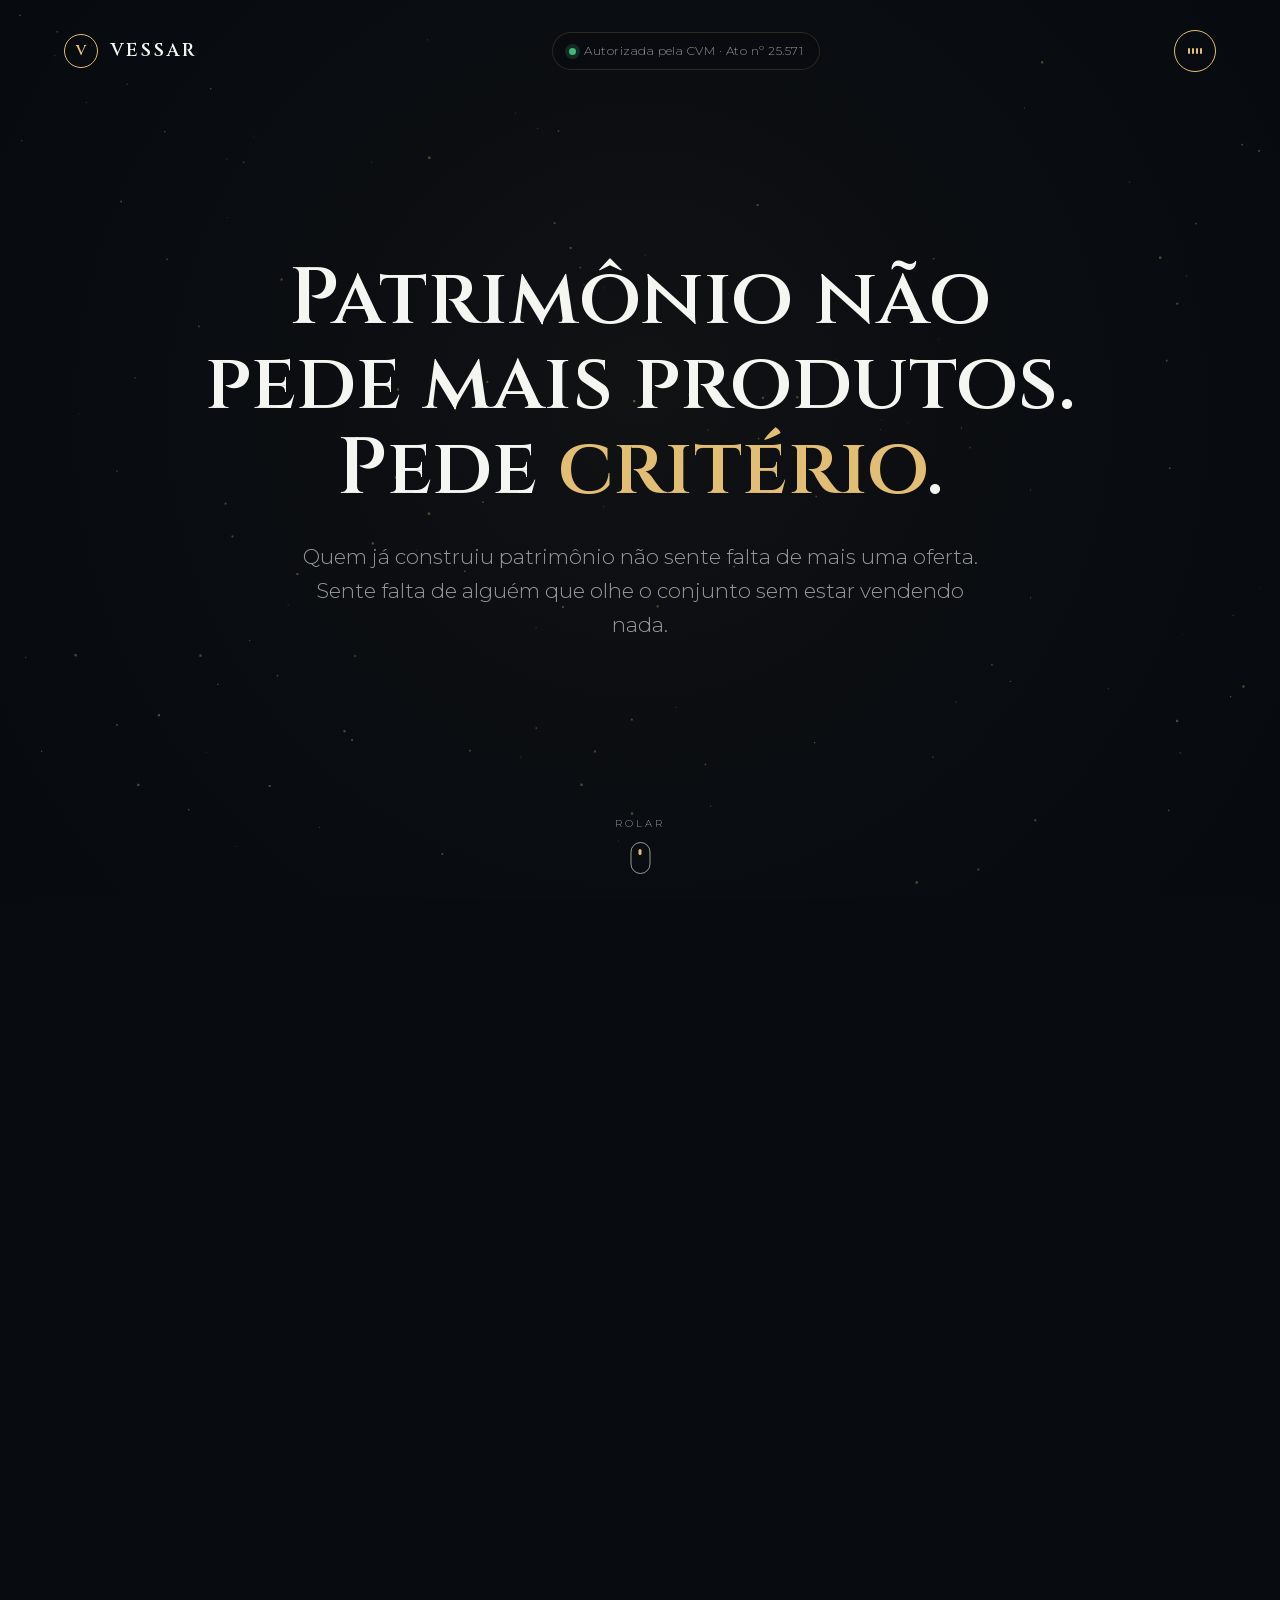
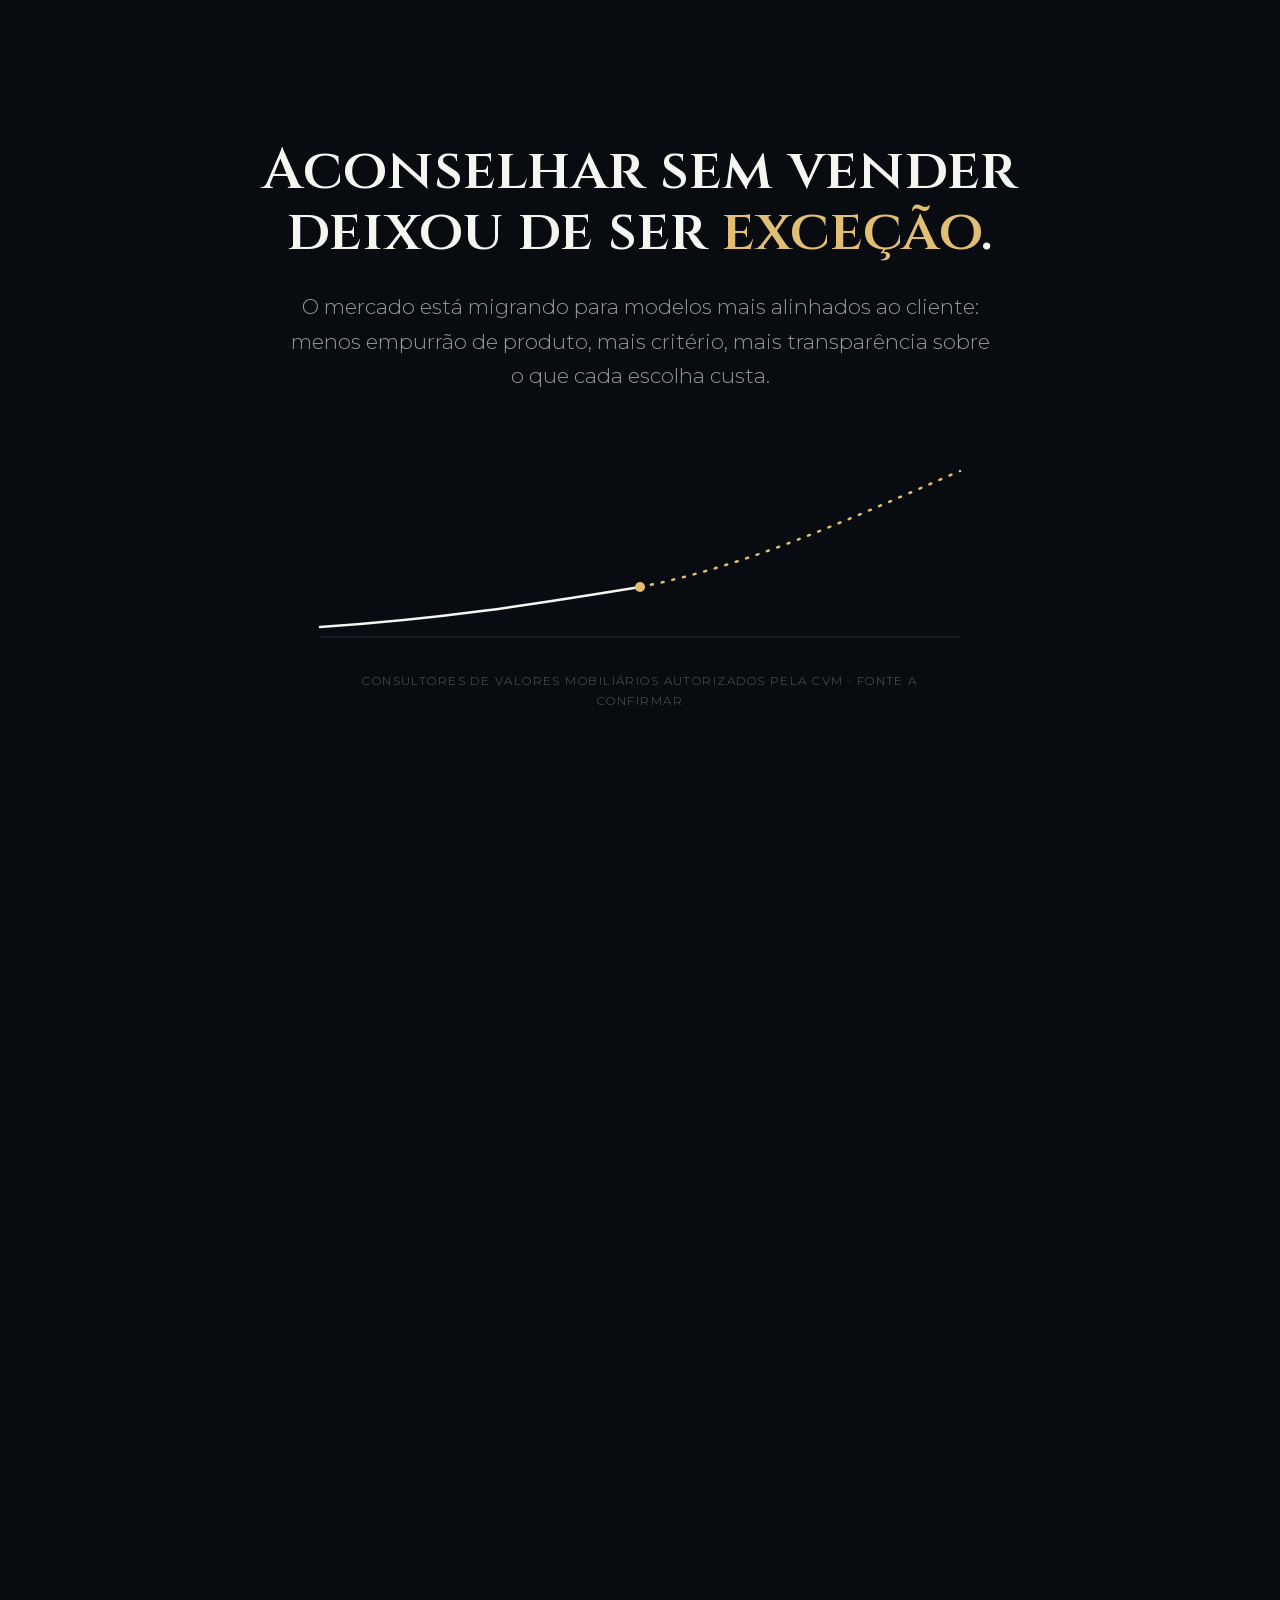
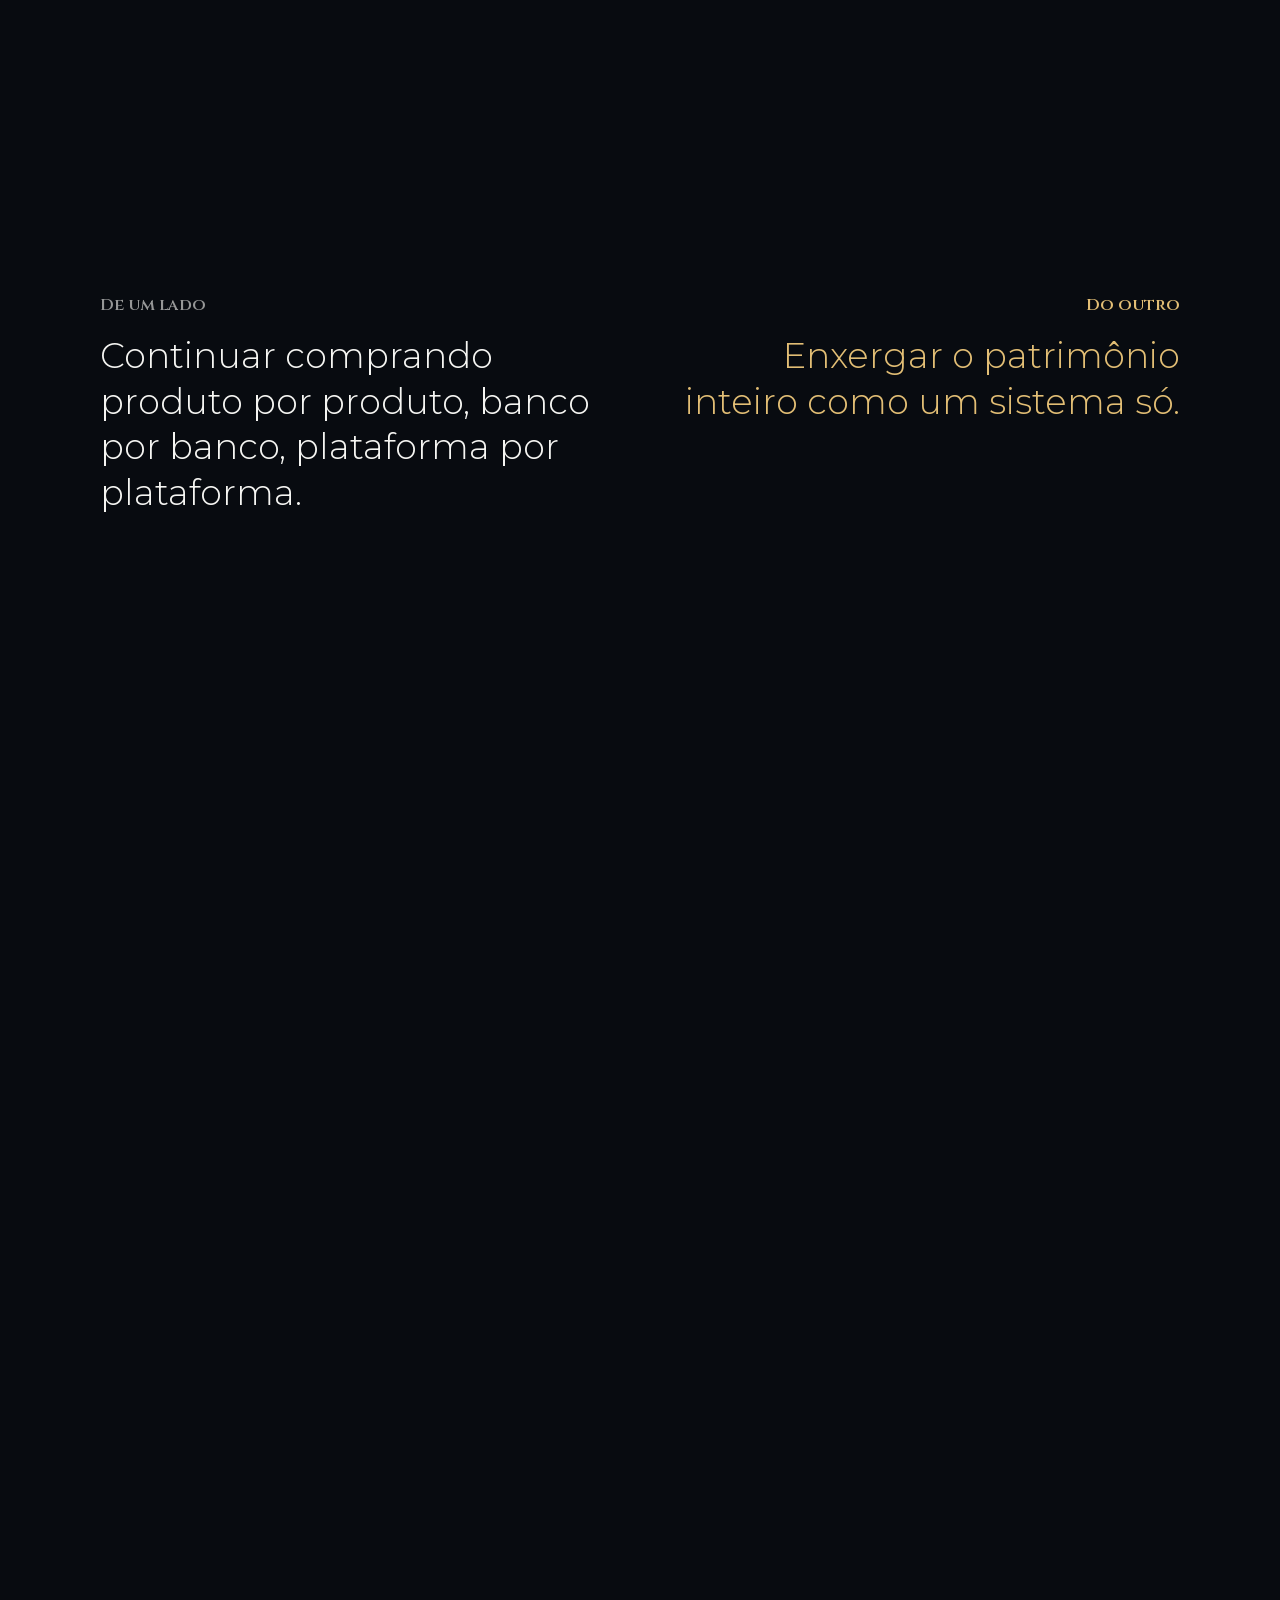
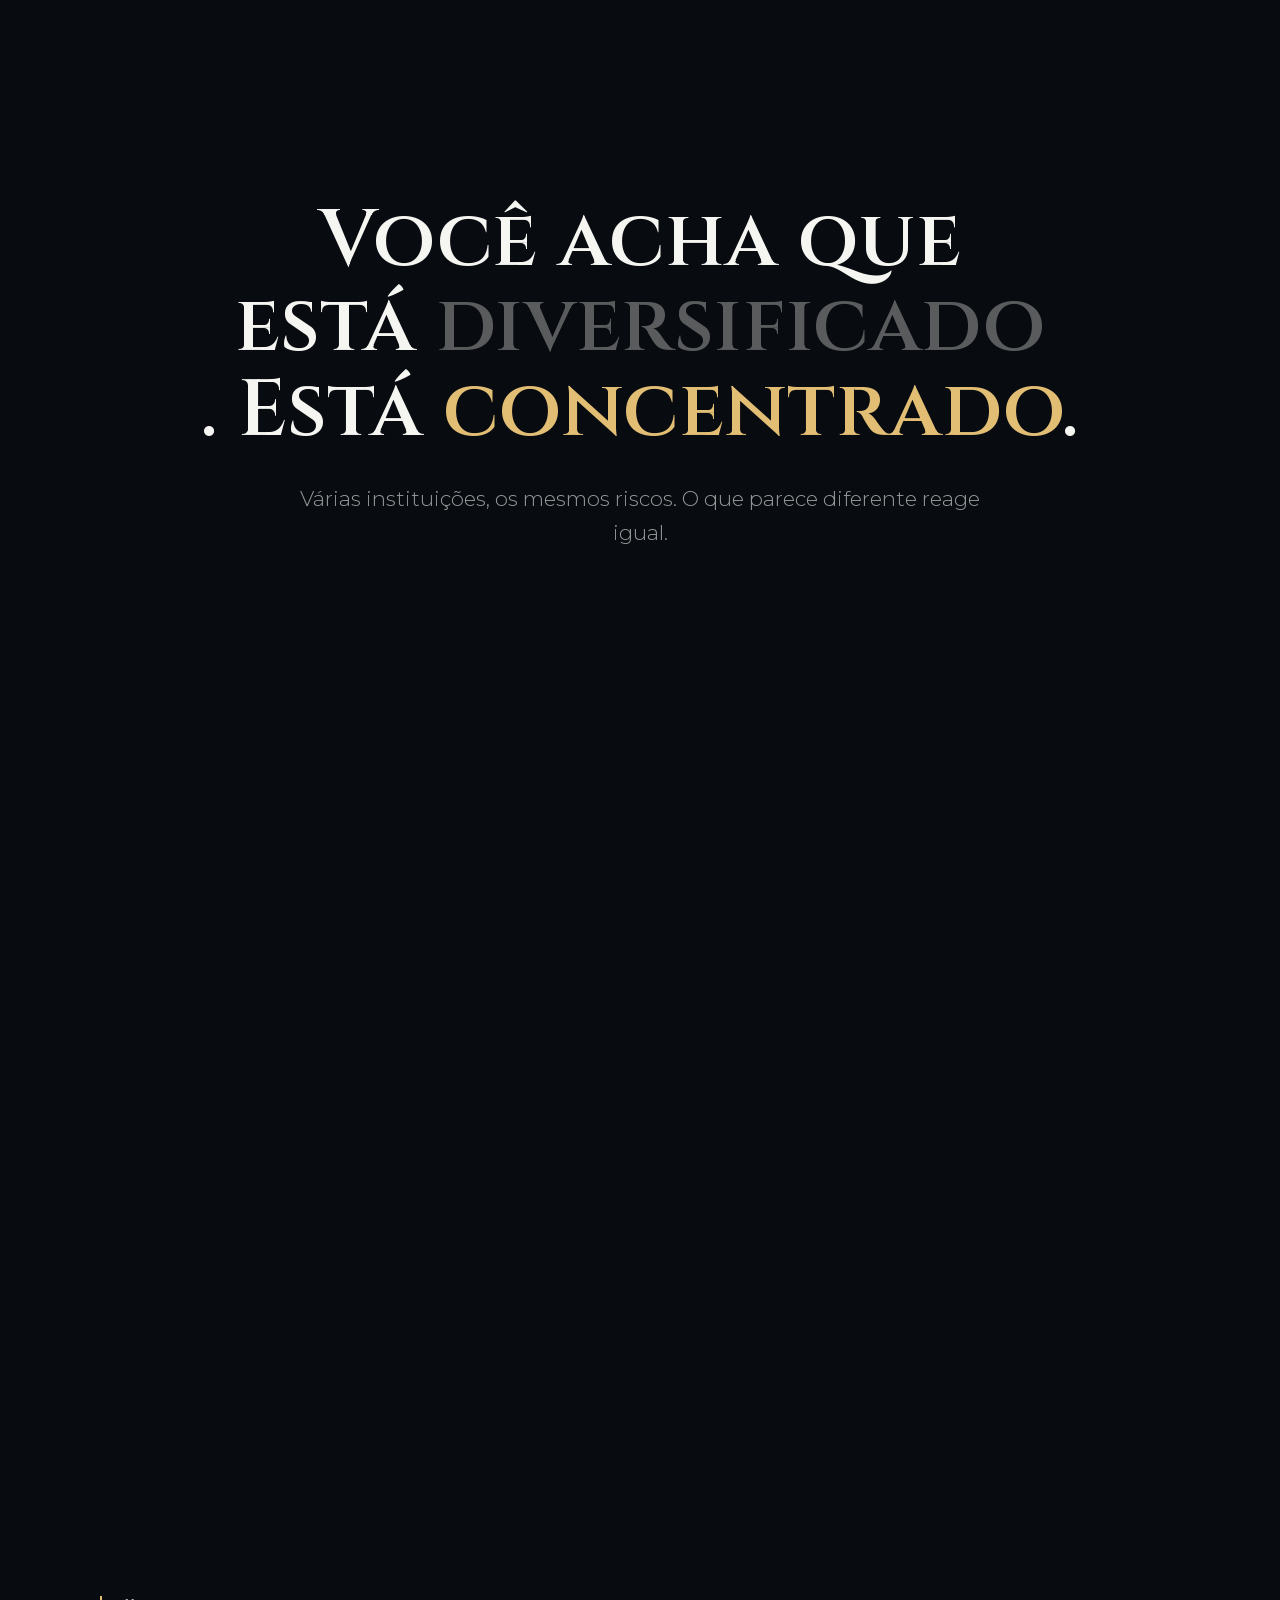
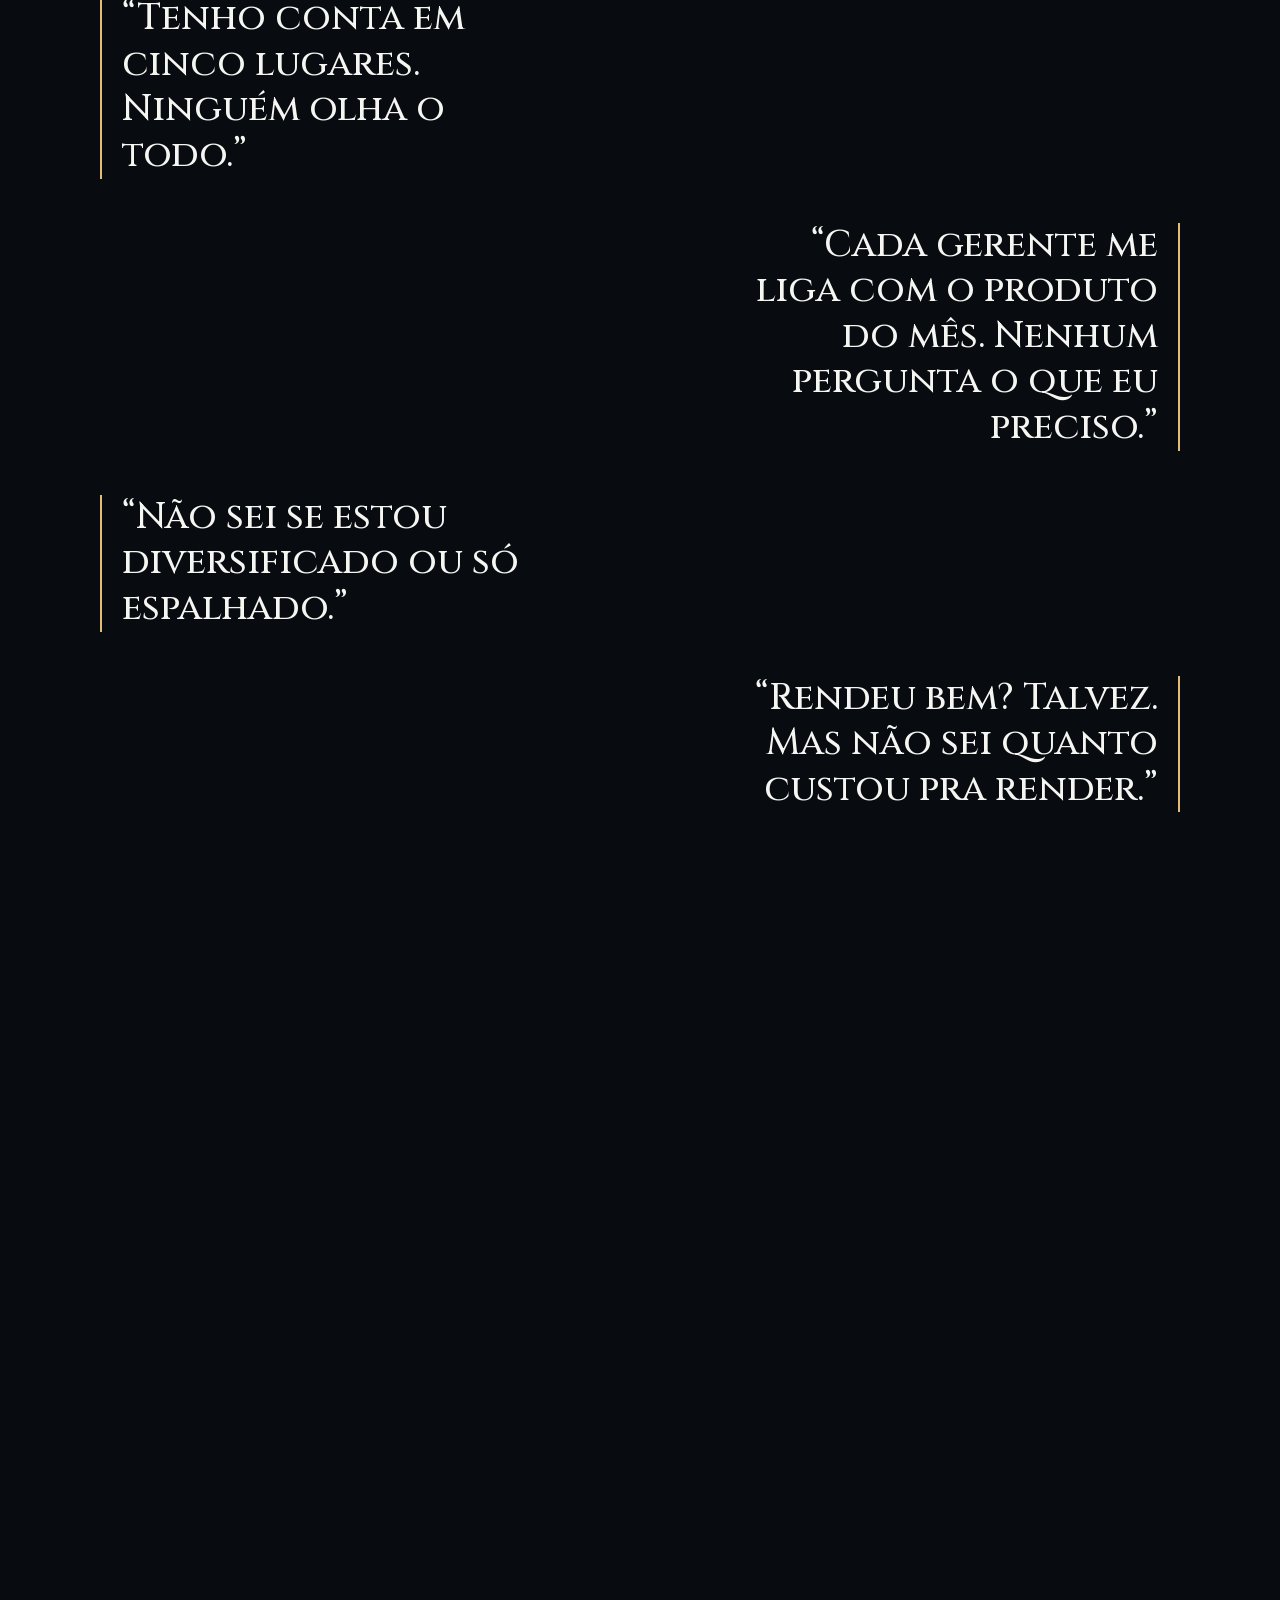
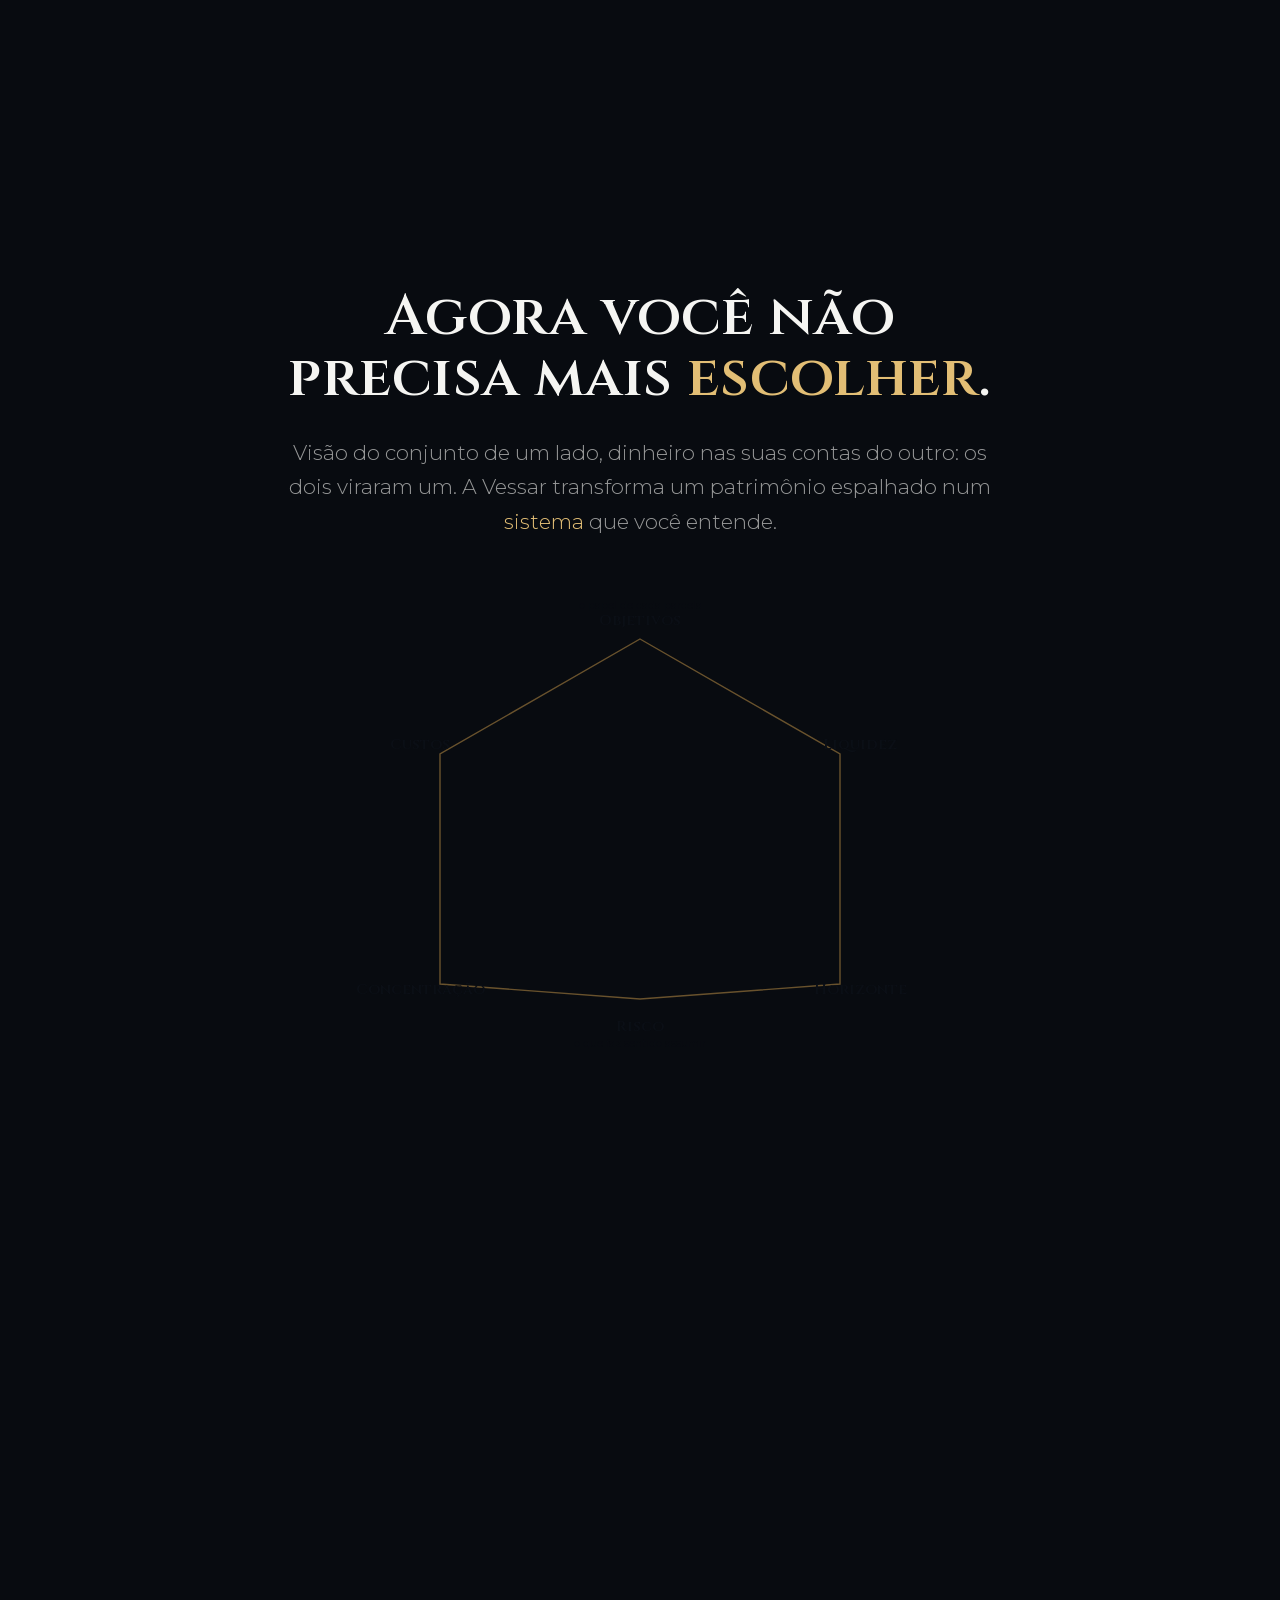
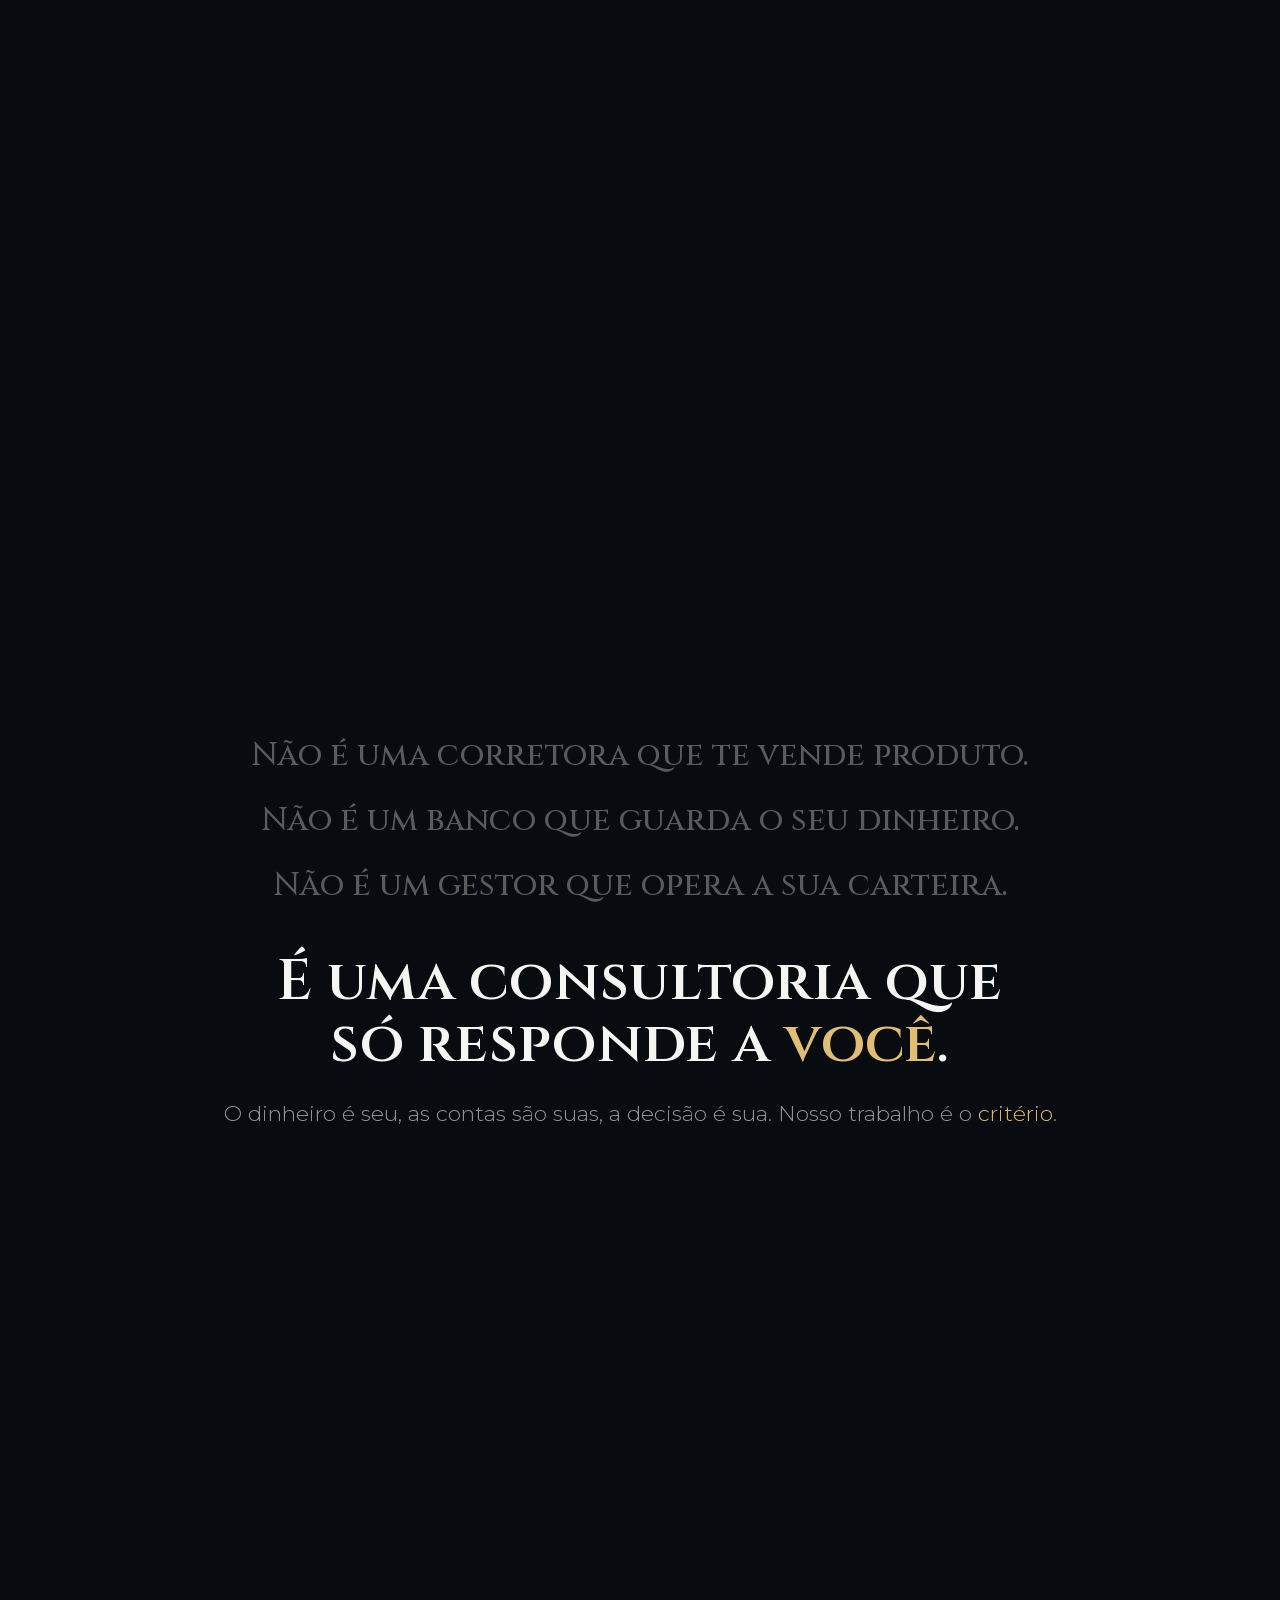
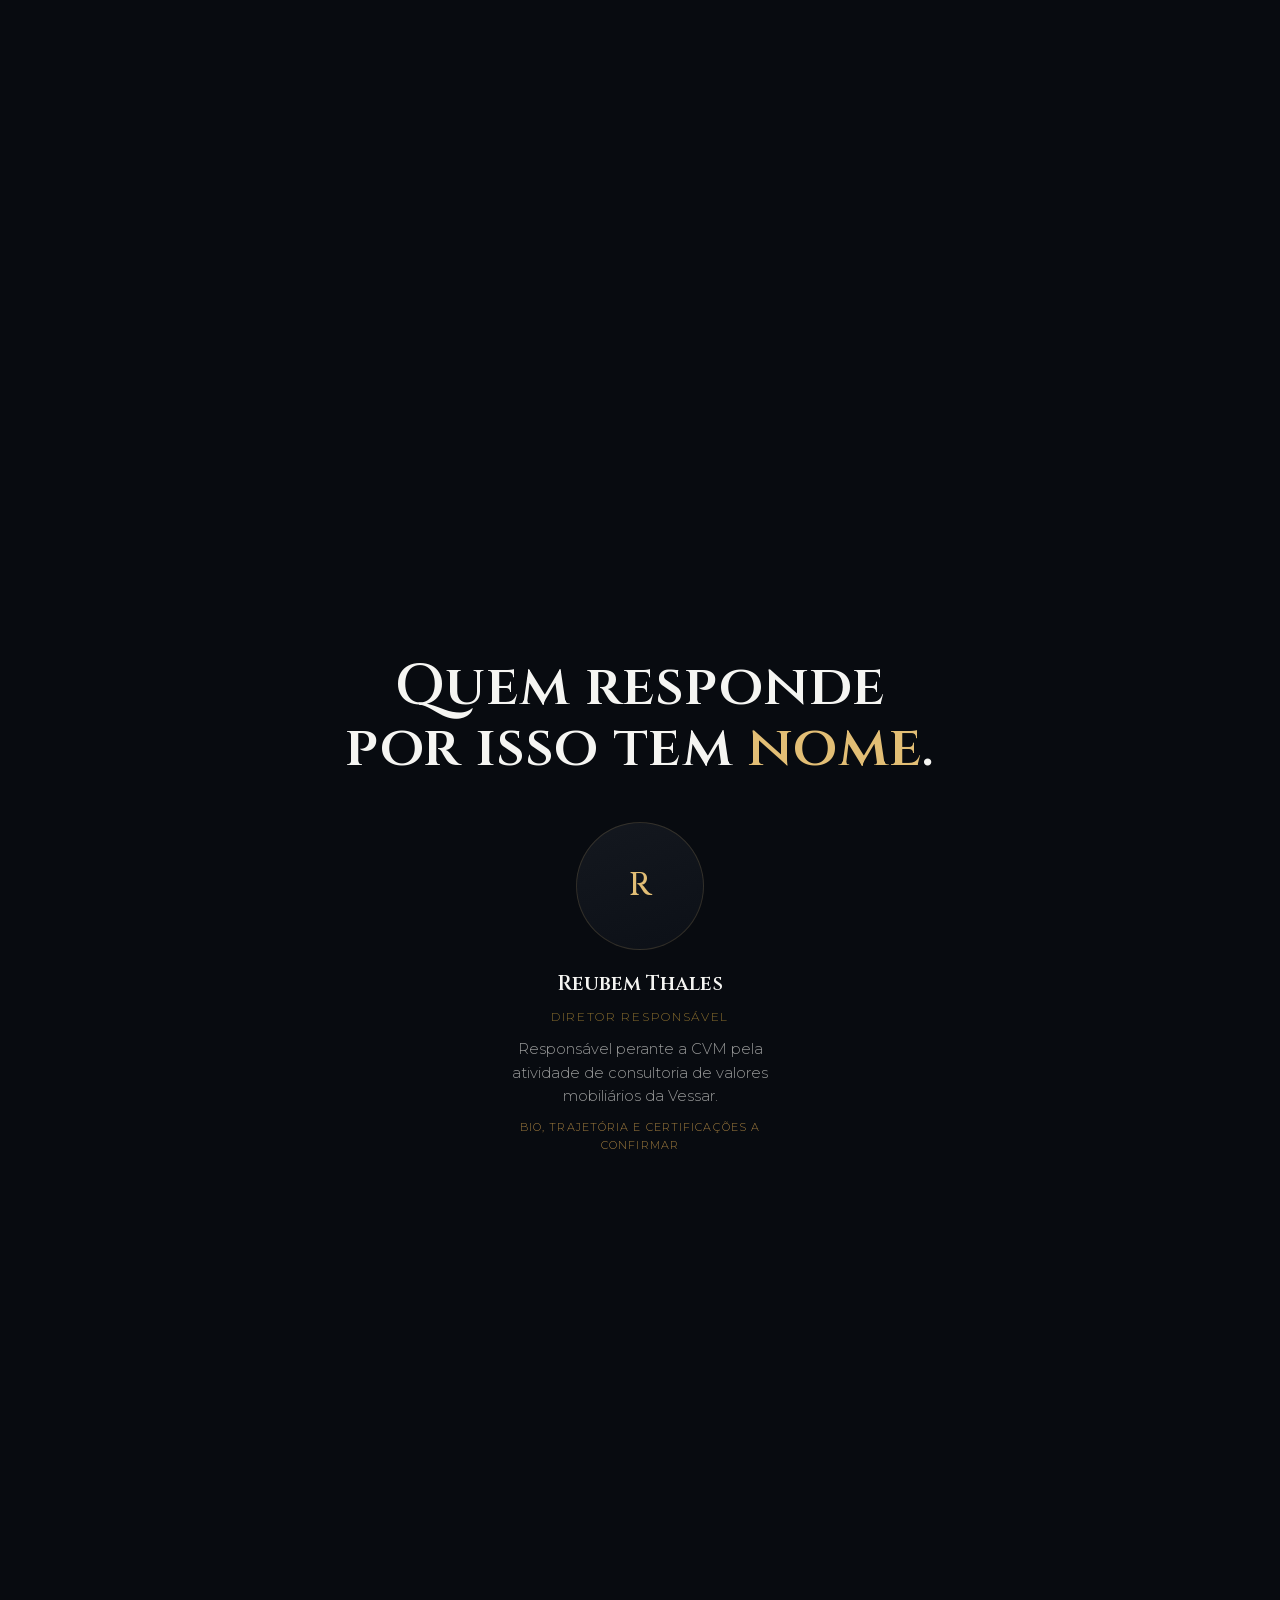
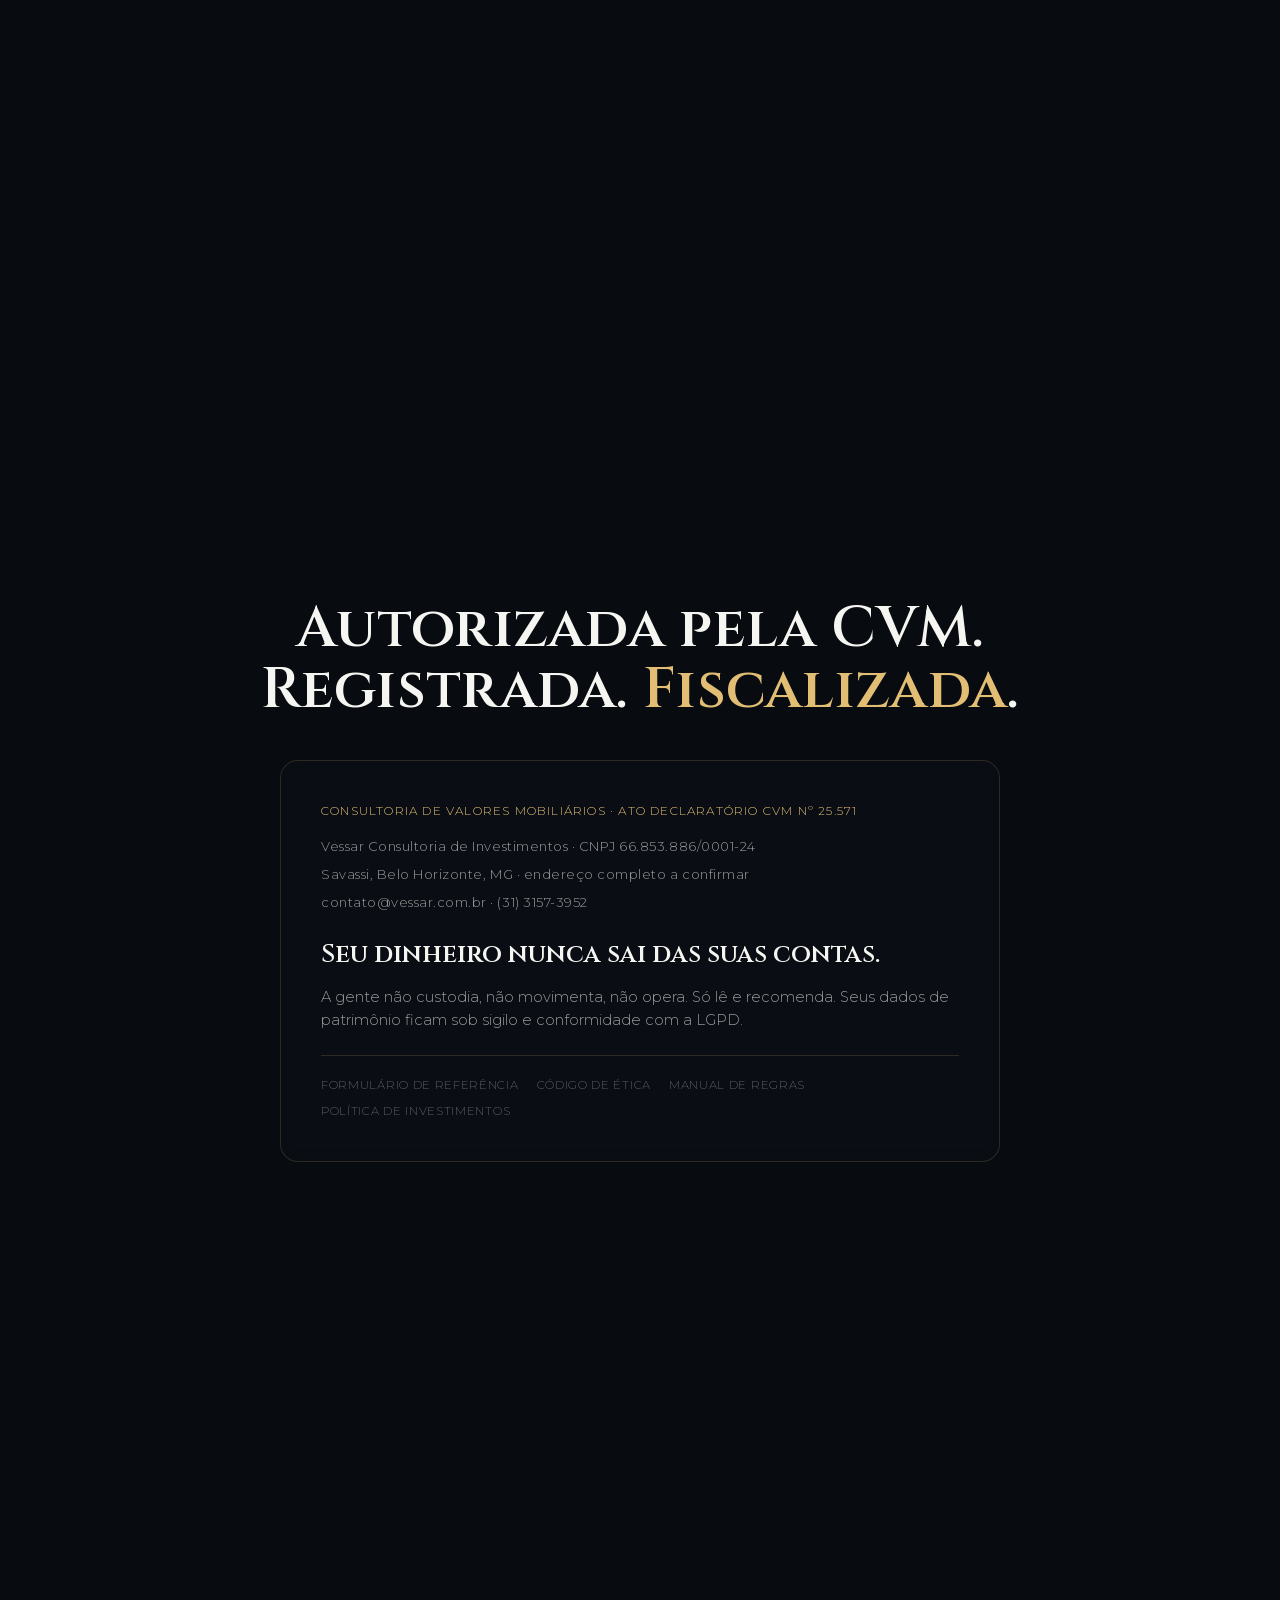
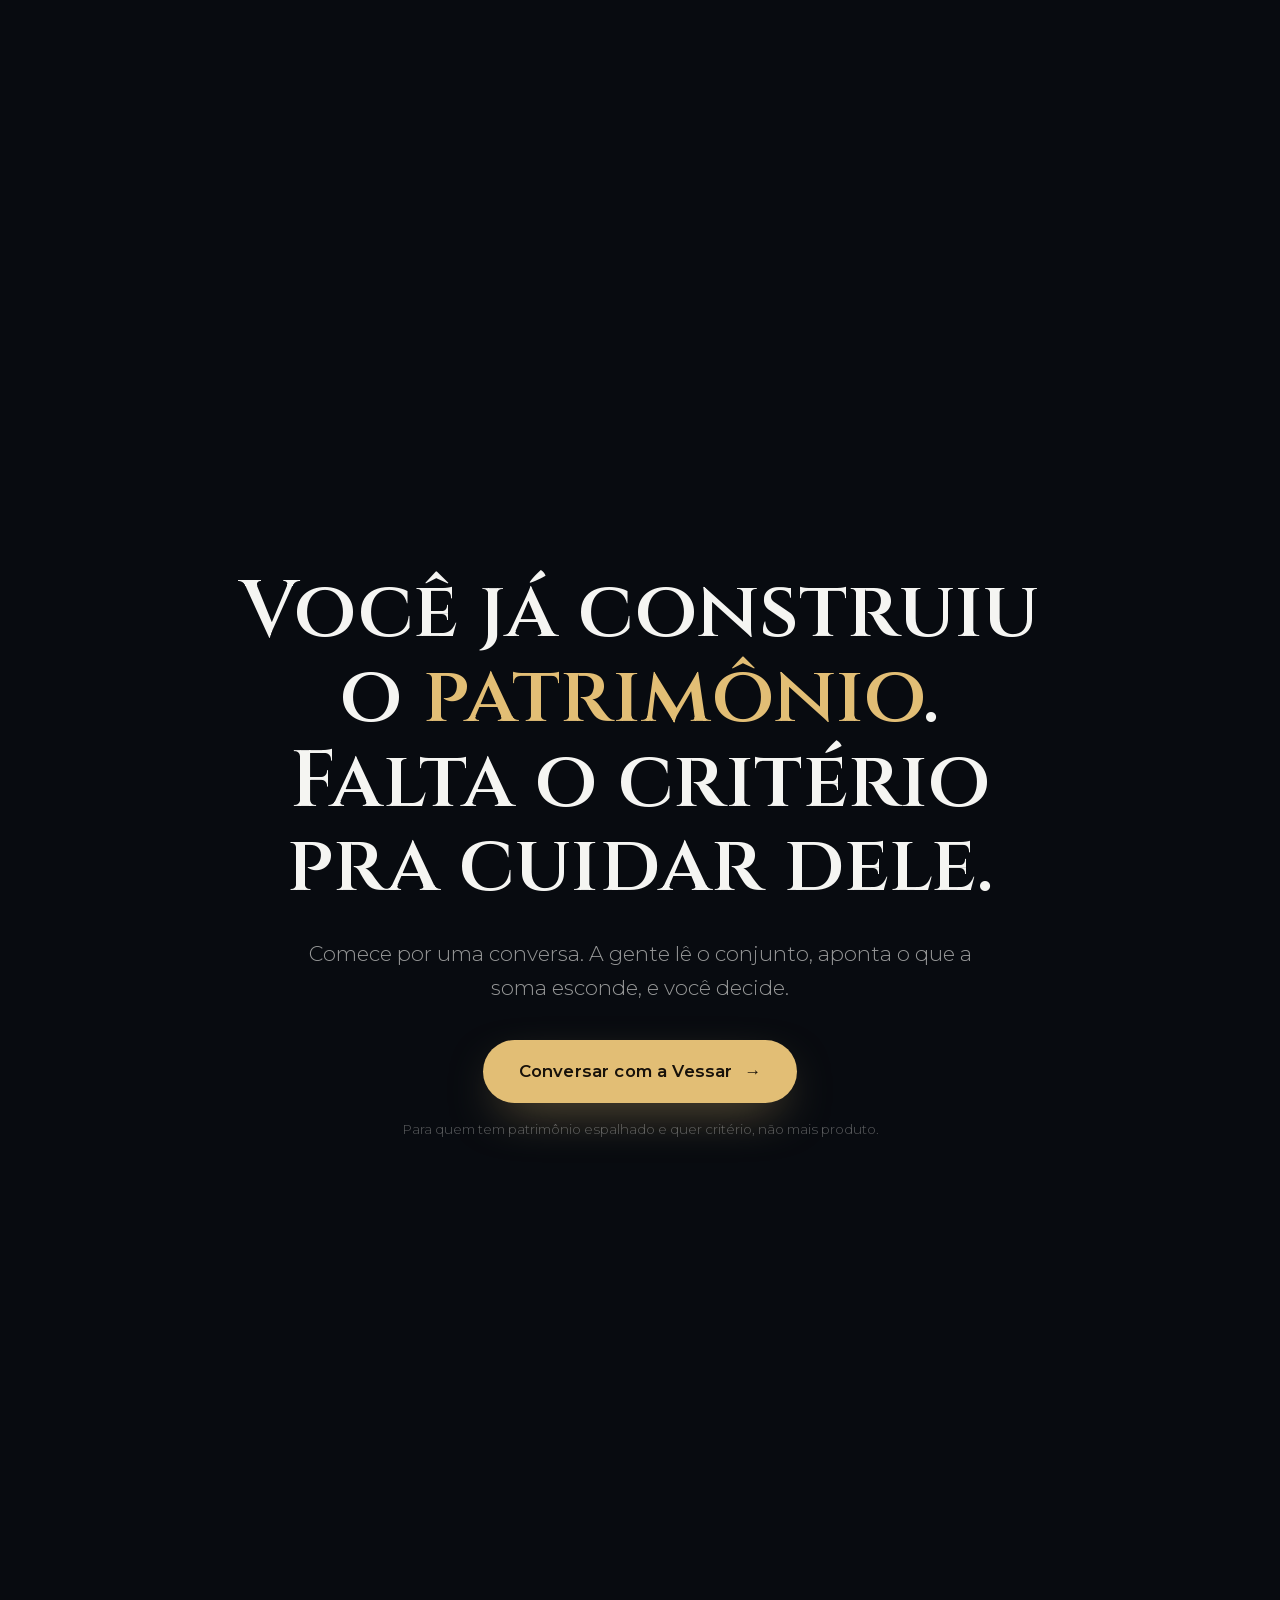
==== index.html @ 1d6ebf7c "feat: Vessar scroll-film site — 12 beats, gold particle stage, theme inversion Consultoria de valore" ====
<!DOCTYPE html>
<html lang="pt-BR">
<head>
  <meta charset="UTF-8">
  <meta name="viewport" content="width=device-width, initial-scale=1">
  <title>Vessar · Consultoria de Valores Mobiliários</title>
  <meta name="description" content="Patrimônio não pede mais produtos. Pede critério. Consultoria de valores mobiliários independente, autorizada pela CVM. A Vessar lê o seu patrimônio como um sistema e recomenda sem vender nada.">
  <meta name="theme-color" content="#080b10">
  <meta property="og:title" content="Vessar · Consultoria de Valores Mobiliários">
  <meta property="og:description" content="Patrimônio não pede mais produtos. Pede critério.">
  <meta property="og:type" content="website">
  <meta property="og:locale" content="pt_BR">
  <link rel="preload" href="assets/fonts/Cinzel-var.woff2" as="font" type="font/woff2" crossorigin>
  <link rel="preload" href="assets/fonts/Montserrat-var.woff2" as="font" type="font/woff2" crossorigin>
  <link rel="stylesheet" href="assets/css/style.css">
</head>
<body>

  <!-- Palco fixo: canvas da metamorfose -->
  <div class="stage" aria-hidden="true">
    <canvas id="stageCanvas"></canvas>
  </div>

  <!-- Progresso -->
  <div class="progress" aria-hidden="true"><div class="progress__bar" id="progressBar"></div></div>

  <!-- Chrome -->
  <header class="chrome">
    <a class="wordmark" href="#" aria-label="Vessar, início">
      <span class="wordmark__mark">V</span>
      <span class="wordmark__name">VESSAR</span>
    </a>
    <span class="cvm-badge"><span class="cvm-badge__dot"></span>Autorizada pela CVM · Ato nº 25.571</span>
    <button class="sound" id="soundBtn" aria-label="Ligar som ambiente" aria-pressed="false">
      <span class="sound__wave"><span></span><span></span><span></span><span></span></span>
    </button>
  </header>

  <!-- Indicador de scroll -->
  <div class="scroll-hint" id="scrollHint">
    <span>ROLAR</span>
    <span class="scroll-hint__mouse"><i></i></span>
  </div>

  <main>

    <!-- Beat 01 · Hero -->
    <section class="beat" data-beat="1" data-theme="dark">
      <div class="beat__inner"><div class="beat__box">
        <h1 class="statement hero__title rise">Patrimônio não pede mais produtos. Pede <span class="hl">critério</span>.</h1>
        <p class="lead rise">Quem já construiu patrimônio não sente falta de mais uma oferta. Sente falta de alguém que olhe o conjunto sem estar vendendo nada.</p>
      </div></div>
    </section>

    <!-- Beat 02 · Tese de mercado -->
    <section class="beat" data-beat="2" data-theme="dark">
      <div class="beat__inner"><div class="beat__box">
        <h2 class="statement statement--sm rise">Aconselhar sem vender deixou de ser <span class="hl">exceção</span>.</h2>
        <p class="lead rise">O mercado está migrando para modelos mais alinhados ao cliente: menos empurrão de produto, mais critério, mais transparência sobre o que cada escolha custa.</p>
        <div class="chart rise" aria-hidden="true">
          <svg viewBox="0 0 640 220" role="img">
            <line x1="0" y1="200" x2="640" y2="200" stroke="rgba(245,245,242,.14)" stroke-width="1"/>
            <path id="chartHist" d="M0,190 C120,182 210,168 320,150" fill="none" stroke="#f5f5f2" stroke-width="2.5" stroke-linecap="round"/>
            <path id="chartProj" d="M320,150 C430,128 520,86 640,34" fill="none" stroke="#e2be75" stroke-width="2.5" stroke-linecap="round" stroke-dasharray="2 9"/>
            <circle cx="320" cy="150" r="5" fill="#e2be75"/>
          </svg>
          <p class="chart__cap">Consultores de valores mobiliários autorizados pela CVM · fonte a confirmar</p>
        </div>
      </div></div>
    </section>

    <!-- Beat 03 · A escolha -->
    <section class="beat" data-beat="3" data-theme="dark">
      <div class="beat__inner"><div class="beat__box">
        <div class="fork">
          <div class="fork__side rise">
            <p class="fork__k">De um lado</p>
            <p class="fork__t">Continuar comprando produto por produto, banco por banco, plataforma por plataforma.</p>
          </div>
          <div class="fork__side fork__side--gold rise">
            <p class="fork__k">Do outro</p>
            <p class="fork__t">Enxergar o patrimônio inteiro como um <span class="hl">sistema</span> só.</p>
          </div>
        </div>
      </div></div>
    </section>

    <!-- Beat 04 · A dor estrutural -->
    <section class="beat" data-beat="4" data-theme="dark">
      <div class="beat__inner"><div class="beat__box">
        <h2 class="statement rise">Você acha que está <span class="strike">diversificado</span>. Está <span class="hl">concentrado</span>.</h2>
        <p class="lead rise">Várias instituições, os mesmos riscos. O que parece diferente reage igual.</p>
      </div></div>
    </section>

    <!-- Beat 05 · Voz do cliente -->
    <section class="beat beat--tall" data-beat="5" data-theme="dark">
      <div class="beat__inner"><div class="beat__box">
        <div class="voices">
          <p class="voice rise">“Tenho conta em cinco lugares. Ninguém olha o todo.”</p>
          <p class="voice rise">“Cada gerente me liga com o produto do mês. Nenhum pergunta o que eu preciso.”</p>
          <p class="voice rise">“Não sei se estou diversificado ou só espalhado.”</p>
          <p class="voice rise">“Rendeu bem? Talvez. Mas não sei quanto custou pra render.”</p>
        </div>
      </div></div>
    </section>

    <!-- Beat 06 · A virada + hexágono das 6 dimensões (INVERTE) -->
    <section class="beat beat--tall" data-beat="6" data-theme="light">
      <div class="beat__inner"><div class="beat__box">
        <h2 class="statement statement--sm rise">Agora você não precisa mais <span class="hl">escolher</span>.</h2>
        <p class="lead rise">Visão do conjunto de um lado, dinheiro nas suas contas do outro: os dois viraram um. A Vessar transforma um patrimônio espalhado num <span class="hl">sistema</span> que você entende.</p>
        <div class="hexwrap rise" aria-hidden="true">
          <svg viewBox="0 0 560 480" id="hexSvg" role="img">
            <polygon points="280,60 480,175 480,405 280,420 80,405 80,175" class="hex-dim" stroke="#c99a4b" stroke-width="1.4" opacity=".5"/>
            <g text-anchor="middle">
              <text class="hex-label" x="280" y="46">Objetivos</text>
              <text class="hex-sub" x="280" y="30" opacity=".7">o papel de cada parcela</text>
              <text class="hex-label" x="500" y="170">Liquidez</text>
              <text class="hex-label" x="500" y="415">Horizonte</text>
              <text class="hex-label" x="280" y="452">Risco</text>
              <text class="hex-sub" x="280" y="468" opacity=".7">o que faz sentido assumir</text>
              <text class="hex-label" x="60" y="415">Concentração</text>
              <text class="hex-label" x="60" y="170">Custos</text>
            </g>
          </svg>
        </div>
      </div></div>
    </section>

    <!-- Beat 07 · Não é / é -->
    <section class="beat" data-beat="7" data-theme="light">
      <div class="beat__inner"><div class="beat__box">
        <div class="nots">
          <p class="not rise"><span>Não é uma corretora que te vende produto.</span></p>
          <p class="not rise"><span>Não é um banco que guarda o seu dinheiro.</span></p>
          <p class="not rise"><span>Não é um gestor que opera a sua carteira.</span></p>
        </div>
        <h2 class="statement statement--sm rise">É uma consultoria que só responde a <span class="hl">você</span>.</h2>
        <p class="payoff rise">O dinheiro é seu, as contas são suas, a decisão é sua. Nosso trabalho é o <span class="hl">critério</span>.</p>
      </div></div>
    </section>

    <!-- Beat 08 · Rosto humano -->
    <section class="beat" data-beat="8" data-theme="light">
      <div class="beat__inner"><div class="beat__box">
        <h2 class="statement statement--sm rise">Quem responde por isso tem <span class="hl">nome</span>.</h2>
        <div class="people rise">
          <div class="person">
            <div class="person__photo">R</div>
            <p class="person__name">Reubem Thales</p>
            <p class="person__role">Diretor Responsável</p>
            <p class="person__bio">Responsável perante a CVM pela atividade de consultoria de valores mobiliários da Vessar.</p>
            <p class="tbc">Bio, trajetória e certificações a confirmar</p>
          </div>
        </div>
      </div></div>
    </section>

    <!-- Beat 09 · Lastro (volta ao escuro) -->
    <section class="beat" data-beat="9" data-theme="dark">
      <div class="beat__inner"><div class="beat__box">
        <h2 class="statement statement--sm rise">Autorizada pela CVM. Registrada. <span class="hl">Fiscalizada</span>.</h2>
        <div class="trust rise">
          <p class="trust__seal">Consultoria de valores mobiliários · Ato Declaratório CVM nº 25.571</p>
          <div class="trust__data">
            <span>Vessar Consultoria de Investimentos · CNPJ 66.853.886/0001-24</span>
            <span>Savassi, Belo Horizonte, MG · endereço completo a confirmar</span>
            <span>contato@vessar.com.br · (31) 3157-3952</span>
          </div>
          <p class="trust__vault">Seu dinheiro nunca sai das suas contas.</p>
          <p class="trust__note">A gente não custodia, não movimenta, não opera. Só lê e recomenda. Seus dados de patrimônio ficam sob sigilo e conformidade com a LGPD.</p>
          <div class="trust__docs">
            <span>Formulário de referência</span><span>Código de ética</span><span>Manual de regras</span><span>Política de investimentos</span>
          </div>
        </div>
      </div></div>
    </section>

    <!-- Beat 10 · Convite -->
    <section class="beat" data-beat="10" data-theme="dark">
      <div class="beat__inner"><div class="beat__box">
        <h2 class="statement rise">Você já construiu o <span class="hl">patrimônio</span>. Falta o critério pra cuidar dele.</h2>
        <p class="lead rise">Comece por uma conversa. A gente lê o conjunto, aponta o que a soma esconde, e você decide.</p>
        <div class="rise">
          <a class="cta-btn" href="#contato">Conversar com a Vessar <span class="cta-btn__arrow">→</span></a>
        </div>
        <p class="cta-micro rise">Para quem tem patrimônio espalhado e quer critério, não mais produto.</p>
      </div></div>
    </section>

    <!-- Beat 11 · Formulário -->
    <section class="beat" data-beat="11" data-theme="dark" id="contato">
      <div class="beat__inner"><div class="beat__box">
        <form class="form-sheet" id="leadForm" novalidate>
          <h2>Deixa seu contato. A gente te chama.</h2>
          <p>Uma conversa inicial de diagnóstico, sem compromisso.</p>
          <div class="field">
            <label for="nome">Nome</label>
            <input type="text" id="nome" name="nome" autocomplete="name" required>
          </div>
          <div class="field">
            <label for="contato">E-mail ou telefone</label>
            <input type="text" id="contatoInput" name="contato" autocomplete="email" required>
          </div>
          <button type="submit" class="form-submit" id="formSubmit">Enviar →</button>
          <p class="form-lgpd">Seus dados ficam sob sigilo e não são usados para nada além de retornar o seu contato.</p>
          <p class="form-alt">Prefere agora? <a href="mailto:contato@vessar.com.br">contato@vessar.com.br</a></p>
        </form>
      </div></div>
    </section>

  </main>

  <!-- SEO / acessibilidade: copy canônica pra crawler -->
  <div class="seo-only">
    <h2>Vessar Consultoria de Valores Mobiliários</h2>
    <p>Consultoria de valores mobiliários independente, autorizada pela CVM sob o Ato Declaratório nº 25.571. A Vessar não vende produto, não executa ordens e não custodia patrimônio: lê o conjunto das suas posições, entrega diagnóstico e recomendação, e acompanha. Atende patrimônio pessoal e familiar, revisão de carteira existente e reservas empresariais. Savassi, Belo Horizonte, MG. Contato: contato@vessar.com.br, (31) 3157-3952.</p>
  </div>

  <script src="assets/js/stage.js" defer></script>
  <script src="assets/js/main.js" defer></script>
</body>
</html>
---- assets/css/style.css ----
/* ==========================================================================
   VESSAR — Consultoria de Valores Mobiliários
   Filme de scroll. Palco escuro contínuo, um só acento (ouro champanhe),
   frases curtas, uma inversão de fundo no clímax. DNA Revert, pele Vessar.
   ========================================================================== */

/* ---------- Fontes (self-hosted, gate de perf) ---------- */
@font-face {
  font-family: 'Cinzel';
  src: url('../fonts/Cinzel-var.woff2') format('woff2');
  font-weight: 500 700;
  font-display: swap;
  font-style: normal;
}
@font-face {
  font-family: 'Montserrat';
  src: url('../fonts/Montserrat-var.woff2') format('woff2');
  font-weight: 300 600;
  font-display: swap;
  font-style: normal;
}

/* ---------- Tokens ---------- */
:root {
  /* fundo escuro (ancorado no #080b10 real da marca) */
  --ink: #080b10;
  --ink-card: #0c1017;
  --ink-line: rgba(226, 190, 117, .16);
  --vignette: #04060a;

  /* claro (seção invertida) */
  --cream: #f5f5f2;
  --cream-bg: #f6f3ec;
  --cream-card: #ffffff;

  /* texto */
  --fg: #f5f5f2;
  --fg-dim: rgba(245, 245, 242, .60);
  --fg-dimmer: rgba(245, 245, 242, .34);
  --on-cream: #0b0f16;
  --on-cream-dim: rgba(11, 15, 22, .60);

  /* acento único: ouro champanhe real da Vessar */
  --gold: #e2be75;
  --gold-soft: #eac993;
  --gold-deep: #c99a4b;
  --on-gold: #17110a;
  --role: #8a6e2e;

  --error: #c8564c;

  /* fontes */
  --display: 'Cinzel', 'Times New Roman', serif;
  --body: 'Montserrat', -apple-system, BlinkMacSystemFont, 'Segoe UI', sans-serif;

  /* ritmo */
  --gutter: clamp(22px, 5vw, 64px);
  --read: 54ch;
  --ease: cubic-bezier(.22, .8, .32, 1);
}

/* ---------- Reset / base ---------- */
*, *::before, *::after { box-sizing: border-box; margin: 0; padding: 0; }
html { -webkit-text-size-adjust: 100%; }
body {
  font-family: var(--body);
  font-weight: 300;
  background: var(--ink);
  color: var(--fg);
  line-height: 1.6;
  -webkit-font-smoothing: antialiased;
  text-rendering: optimizeLegibility;
  overflow-x: clip;
}
img, svg, canvas { display: block; max-width: 100%; }
a { color: inherit; text-decoration: none; }
button { font: inherit; color: inherit; background: none; border: none; cursor: pointer; }
::selection { background: var(--gold); color: var(--on-gold); }

h1, h2, h3 {
  font-family: var(--display);
  font-weight: 600;
  line-height: 1.08;
  letter-spacing: .005em;
  text-wrap: balance;
}

/* palavra em destaque: o único ouro do quadro */
.hl { color: var(--gold); }
.strike { position: relative; color: var(--fg-dimmer); }
.strike::after {
  content: '';
  position: absolute; left: -2%; right: -2%; top: 52%; height: 2px;
  background: var(--fg-dimmer);
  transform: scaleX(var(--strike, 1));
  transform-origin: left center;
}

/* ==========================================================================
   PALCO fixo (canvas atrás de tudo) + inversão de fundo
   ========================================================================== */
.stage {
  position: fixed;
  inset: 0;
  z-index: 0;
  pointer-events: none;
}
#stageCanvas { width: 100%; height: 100%; }

/* a cor do palco é dirigida por classe no <body> (o JS troca conforme o beat) */
body {
  transition: background-color .7s var(--ease);
}
body.is-light { background: var(--cream-bg); color: var(--on-cream); }

/* ==========================================================================
   CHROME persistente
   ========================================================================== */
.chrome {
  position: fixed;
  inset: 0 0 auto 0;
  z-index: 40;
  display: flex;
  align-items: center;
  justify-content: space-between;
  padding: clamp(18px, 2.4vw, 30px) var(--gutter);
  pointer-events: none;
}
.chrome > * { pointer-events: auto; }

.wordmark {
  display: flex; align-items: center; gap: 12px;
}
.wordmark__mark {
  width: 34px; height: 34px; border-radius: 50%;
  border: 1px solid var(--gold);
  display: grid; place-items: center;
  font-family: var(--display); font-weight: 600; font-size: 15px;
  color: var(--gold);
}
.wordmark__name {
  font-family: var(--display); font-weight: 600;
  font-size: 18px; letter-spacing: .16em; color: var(--fg);
}
body.is-light .wordmark__name { color: var(--on-cream); }

.cvm-badge {
  display: inline-flex; align-items: center; gap: 8px;
  font-size: 12px; letter-spacing: .04em; color: var(--fg-dim);
  border: 1px solid var(--ink-line);
  border-radius: 999px; padding: 8px 16px;
  background: rgba(8, 11, 16, .4);
  backdrop-filter: blur(6px);
}
.cvm-badge__dot { width: 7px; height: 7px; border-radius: 50%; background: #3fb97a; box-shadow: 0 0 0 4px rgba(63, 185, 122, .18); }
body.is-light .cvm-badge { color: var(--on-cream-dim); border-color: rgba(11,15,22,.14); background: rgba(255,255,255,.5); }

.sound {
  width: 42px; height: 42px; border-radius: 50%;
  border: 1px solid var(--gold);
  display: grid; place-items: center;
  color: var(--gold);
  transition: background-color .3s, transform .3s;
}
.sound:hover { background: rgba(226,190,117,.1); }
.sound__wave { display: flex; align-items: center; gap: 2px; height: 14px; }
.sound__wave span { width: 2px; background: currentColor; border-radius: 2px; height: 40%; }
.sound.is-on .sound__wave span { animation: eq 1s var(--ease) infinite; }
.sound.is-on .sound__wave span:nth-child(2) { animation-delay: .15s; }
.sound.is-on .sound__wave span:nth-child(3) { animation-delay: .3s; }
.sound.is-on .sound__wave span:nth-child(4) { animation-delay: .45s; }
@keyframes eq { 0%, 100% { height: 30%; } 50% { height: 95%; } }

/* barra de progresso */
.progress {
  position: fixed; top: 0; left: 0; z-index: 45;
  height: 2px; width: 100%;
  background: transparent;
}
.progress__bar {
  height: 100%; width: 0%;
  background: linear-gradient(90deg, var(--gold-deep), var(--gold));
  box-shadow: 0 0 12px rgba(226, 190, 117, .5);
  transition: width .1s linear;
}

/* indicador de scroll */
.scroll-hint {
  position: fixed; left: 50%; bottom: 26px; z-index: 40;
  transform: translateX(-50%);
  display: flex; flex-direction: column; align-items: center; gap: 10px;
  font-size: 10px; letter-spacing: .32em; color: var(--fg-dim);
  transition: opacity .5s;
}
.scroll-hint__mouse {
  width: 20px; height: 32px; border: 1px solid var(--fg-dim); border-radius: 12px;
  display: flex; justify-content: center; padding-top: 6px;
}
.scroll-hint__mouse i { width: 3px; height: 6px; border-radius: 3px; background: var(--gold); animation: wheel 1.6s var(--ease) infinite; }
@keyframes wheel { 0% { opacity: 0; transform: translateY(-3px); } 40% { opacity: 1; } 100% { opacity: 0; transform: translateY(7px); } }
.scroll-hint.is-hidden { opacity: 0; pointer-events: none; }

/* ==========================================================================
   BEATS — cada beat pina seu conteúdo por uma fração de scroll
   ========================================================================== */
main { position: relative; z-index: 10; }

.beat {
  position: relative;
  min-height: 175vh;               /* dá "tempo" de scroll ao beat */
}
.beat--short { min-height: 130vh; }
.beat--tall { min-height: 210vh; }

.beat__inner {
  position: sticky;
  top: 0;
  height: 100vh;
  display: grid;
  place-items: center;
  padding: 96px var(--gutter);
  text-align: center;
}
.beat__box {
  width: min(1080px, 100%);
  margin-inline: auto;
}

/* reveal: entra suave quando o beat fica ativo, sai quando passa */
.beat__inner .rise {
  opacity: 0;
  transform: translateY(26px);
  transition: opacity .8s var(--ease), transform .9s var(--ease);
}
.beat.is-active .beat__inner .rise { opacity: 1; transform: none; }
.beat.is-active .beat__inner .rise:nth-child(2) { transition-delay: .08s; }
.beat.is-active .beat__inner .rise:nth-child(3) { transition-delay: .16s; }
.beat.is-active .beat__inner .rise:nth-child(4) { transition-delay: .24s; }
.beat.is-past .beat__inner { opacity: 0; transition: opacity .5s var(--ease); }

/* tipografia dos statements */
.statement {
  font-size: clamp(2.1rem, 1rem + 5.4vw, 5rem);
  font-weight: 600;
  line-height: 1.06;
}
.statement--sm { font-size: clamp(1.9rem, 1rem + 4vw, 3.6rem); }
.lead {
  font-family: var(--body);
  font-weight: 300;
  font-size: clamp(1.02rem, .95rem + .5vw, 1.3rem);
  color: var(--fg-dim);
  max-width: var(--read);
  margin: 28px auto 0;
  line-height: 1.65;
}
body.is-light .lead { color: var(--on-cream-dim); }

/* ---------- Beat 1 · Hero ---------- */
.hero__title { margin-bottom: 4px; }

/* ---------- Beat 2 · Tese de mercado (gráfico) ---------- */
.chart {
  margin: 44px auto 0;
  width: min(640px, 100%);
}
.chart svg { width: 100%; height: auto; overflow: visible; }
.chart__cap { margin-top: 14px; font-size: 12px; letter-spacing: .12em; color: var(--fg-dimmer); text-transform: uppercase; }

/* ---------- Beat 3 · A escolha (duas colunas) ---------- */
.fork {
  display: grid; grid-template-columns: 1fr 1fr;
  gap: clamp(24px, 6vw, 90px);
  margin-top: 8px; align-items: start;
}
.fork__side { text-align: left; }
.fork__side:last-child { text-align: right; }
.fork__k {
  font-family: var(--display); font-size: 1.05rem; font-weight: 600;
  color: var(--fg-dim); margin-bottom: 14px;
}
.fork__side--gold .fork__k { color: var(--gold); }
.fork__t { font-size: clamp(1.3rem, .9rem + 1.9vw, 2.2rem); font-weight: 300; font-family: var(--body); line-height: 1.3; }
.fork__side--gold .fork__t { color: var(--gold); }

/* ---------- Beat 5 · Voz do cliente ---------- */
.voices { display: grid; gap: clamp(20px, 4vw, 44px); }
.voice {
  font-family: var(--display); font-weight: 500;
  font-size: clamp(1.3rem, .9rem + 1.9vw, 2.3rem);
  line-height: 1.24; max-width: 20ch;
  padding-left: 20px; border-left: 2px solid var(--gold);
  text-align: left;
}
.voice:nth-child(odd) { justify-self: start; }
.voice:nth-child(even) { justify-self: end; text-align: right; border-left: none; border-right: 2px solid var(--gold); padding-left: 0; padding-right: 20px; }

/* ---------- Beat 6 · Hexágono das 6 dimensões ---------- */
.hexwrap { margin: 40px auto 0; width: min(560px, 100%); }
.hexwrap svg { width: 100%; height: auto; overflow: visible; }
.hex-dim { fill: none; }
.hex-label { font-family: var(--display); font-size: 15px; font-weight: 600; fill: var(--on-cream); }
.hex-sub { font-family: var(--body); font-size: 10.5px; fill: var(--on-cream-dim); }

/* ---------- Beat 7 · Não é / é ---------- */
.nots { display: grid; gap: 14px; margin-bottom: 40px; text-align: center; }
.not {
  font-family: var(--display); font-weight: 500;
  font-size: clamp(1.2rem, .9rem + 1.5vw, 2rem);
  color: var(--fg-dimmer);
}
body.is-light .not { color: var(--on-cream-dim); }
.not span { position: relative; }
.not span::after {
  content: ''; position: absolute; left: -1%; right: -1%; top: 54%; height: 2px;
  background: currentColor; transform: scaleX(0); transform-origin: left; transition: transform .5s var(--ease);
}
.beat.is-active .not span::after { transform: scaleX(1); }
.beat.is-active .not:nth-child(2) span::after { transition-delay: .18s; }
.beat.is-active .not:nth-child(3) span::after { transition-delay: .36s; }
.payoff { margin-top: 22px; font-family: var(--body); font-weight: 300; font-size: clamp(1.05rem,.95rem + .6vw,1.35rem); color: var(--on-cream-dim); }
body:not(.is-light) .payoff { color: var(--fg-dim); }

/* ---------- Beat 8 · Rosto humano ---------- */
.people { display: flex; justify-content: center; gap: 32px; margin-top: 44px; flex-wrap: wrap; }
.person { width: min(280px, 80vw); text-align: center; }
.person__photo {
  width: 128px; height: 128px; border-radius: 50%; margin: 0 auto 18px;
  background: linear-gradient(160deg, #14181f, #0c1017);
  border: 1px solid var(--ink-line);
  display: grid; place-items: center;
  font-family: var(--display); font-size: 2rem; color: var(--gold);
}
body.is-light .person__photo { background: linear-gradient(160deg,#efeae0,#fff); border-color: rgba(11,15,22,.1); }
.person__name { font-family: var(--display); font-size: 1.3rem; font-weight: 600; }
.person__role { font-size: 12px; letter-spacing: .14em; text-transform: uppercase; color: var(--role); margin-top: 6px; }
.person__bio { font-size: .92rem; color: var(--on-cream-dim); margin-top: 12px; }
body:not(.is-light) .person__bio { color: var(--fg-dim); }
.tbc { font-size: 11px; letter-spacing: .1em; color: var(--gold-deep); text-transform: uppercase; margin-top: 10px; opacity: .8; }

/* ---------- Beat 9 · Lastro ---------- */
.trust {
  margin: 40px auto 0; width: min(720px, 100%);
  border: 1px solid var(--ink-line); border-radius: 18px;
  background: rgba(12, 16, 23, .5); backdrop-filter: blur(8px);
  padding: clamp(24px, 4vw, 40px); text-align: left;
}
.trust__seal { font-size: 12px; letter-spacing: .1em; text-transform: uppercase; color: var(--gold); }
.trust__data { display: grid; gap: 6px; margin-top: 14px; font-size: 13px; letter-spacing: .04em; color: var(--fg-dim); line-height: 1.7; }
.trust__vault { margin-top: 22px; font-family: var(--display); font-size: clamp(1.1rem,.9rem + 1vw,1.6rem); font-weight: 600; }
.trust__note { margin-top: 10px; font-size: .92rem; color: var(--fg-dim); }
.trust__docs { display: flex; flex-wrap: wrap; gap: 8px 18px; margin-top: 22px; padding-top: 20px; border-top: 1px solid var(--ink-line); font-size: 11.5px; letter-spacing: .06em; text-transform: uppercase; color: var(--fg-dimmer); }

/* ---------- Beat 10 · Convite / CTA ---------- */
.cta-btn {
  display: inline-flex; align-items: center; gap: 12px;
  margin-top: 34px;
  background: var(--gold); color: var(--on-gold);
  font-family: var(--body); font-weight: 600; font-size: 1.05rem;
  letter-spacing: .01em;
  padding: 18px 36px; border-radius: 999px;
  transition: transform .3s var(--ease), box-shadow .3s, background-color .3s;
  box-shadow: 0 18px 50px -18px rgba(226, 190, 117, .6);
}
.cta-btn:hover { transform: translateY(-3px); background: var(--gold-soft); box-shadow: 0 24px 60px -18px rgba(226, 190, 117, .8); }
.cta-btn__arrow { transition: transform .3s var(--ease); }
.cta-btn:hover .cta-btn__arrow { transform: translateX(5px); }
.cta-alt { margin-top: 22px; font-size: .9rem; color: var(--fg-dim); }
.cta-alt a { color: var(--gold); }
.cta-micro { margin-top: 16px; font-size: .84rem; color: var(--fg-dimmer); }

/* ---------- Beat 11 · Formulário ---------- */
.form-sheet {
  width: min(520px, 100%); margin: 32px auto 0;
  background: var(--cream-card); color: var(--on-cream);
  border-radius: 24px; padding: clamp(28px, 4vw, 44px);
  text-align: left; box-shadow: 0 40px 90px -30px rgba(0,0,0,.7);
}
.form-sheet h2 { font-size: clamp(1.5rem, 1rem + 2vw, 2.2rem); margin-bottom: 6px; }
.form-sheet p { color: var(--on-cream-dim); font-size: .95rem; margin-bottom: 22px; }
.field { margin-bottom: 16px; }
.field label { display: block; font-size: 12px; letter-spacing: .08em; text-transform: uppercase; color: var(--role); margin-bottom: 8px; }
.field input {
  width: 100%; padding: 15px 16px; font: inherit; font-size: 1rem;
  border: 1px solid rgba(11,15,22,.16); border-radius: 12px;
  background: #fbfaf7; color: var(--on-cream); transition: border-color .25s;
}
.field input:focus { outline: none; border-color: var(--gold-deep); }
.field input.invalid { border-color: var(--error); }
.form-submit {
  width: 100%; margin-top: 8px; padding: 16px;
  background: var(--on-cream); color: var(--cream);
  font-family: var(--body); font-weight: 600; font-size: 1rem;
  border-radius: 12px; transition: opacity .25s;
}
.form-submit:hover { opacity: .9; }
.form-lgpd { margin-top: 16px; font-size: .8rem; color: var(--on-cream-dim); line-height: 1.5; }
.form-alt { margin-top: 14px; font-size: .85rem; }
.form-alt a { color: var(--gold-deep); font-weight: 500; }
.form-ok { text-align: center; font-family: var(--display); font-size: 1.6rem; color: var(--gold-deep); padding: 30px 0; }

/* ==========================================================================
   SEO fallback — copy canônica pra crawler, fora da tela
   ========================================================================== */
.seo-only {
  position: absolute; width: 1px; height: 1px; padding: 0; margin: -1px;
  overflow: hidden; clip: rect(0 0 0 0); white-space: nowrap; border: 0;
}

/* ==========================================================================
   Responsivo
   ========================================================================== */
@media (max-width: 720px) {
  .beat__inner { padding: 90px 22px; }
  .fork { grid-template-columns: 1fr; text-align: center; gap: 30px; }
  .fork__side, .fork__side:last-child { text-align: center; }
  .voice, .voice:nth-child(even) { justify-self: center; text-align: center; border: none; padding: 0; max-width: 26ch; }
  .voice { border-left: none; }
  .cvm-badge { display: none; }
  .trust { text-align: left; }
}

/* ==========================================================================
   Movimento reduzido
   ========================================================================== */
@media (prefers-reduced-motion: reduce) {
  * { animation: none !important; }
  .beat__inner .rise { opacity: 1 !important; transform: none !important; transition: none; }
  body { transition: none; }
  .scroll-hint__mouse i { animation: none; }
}
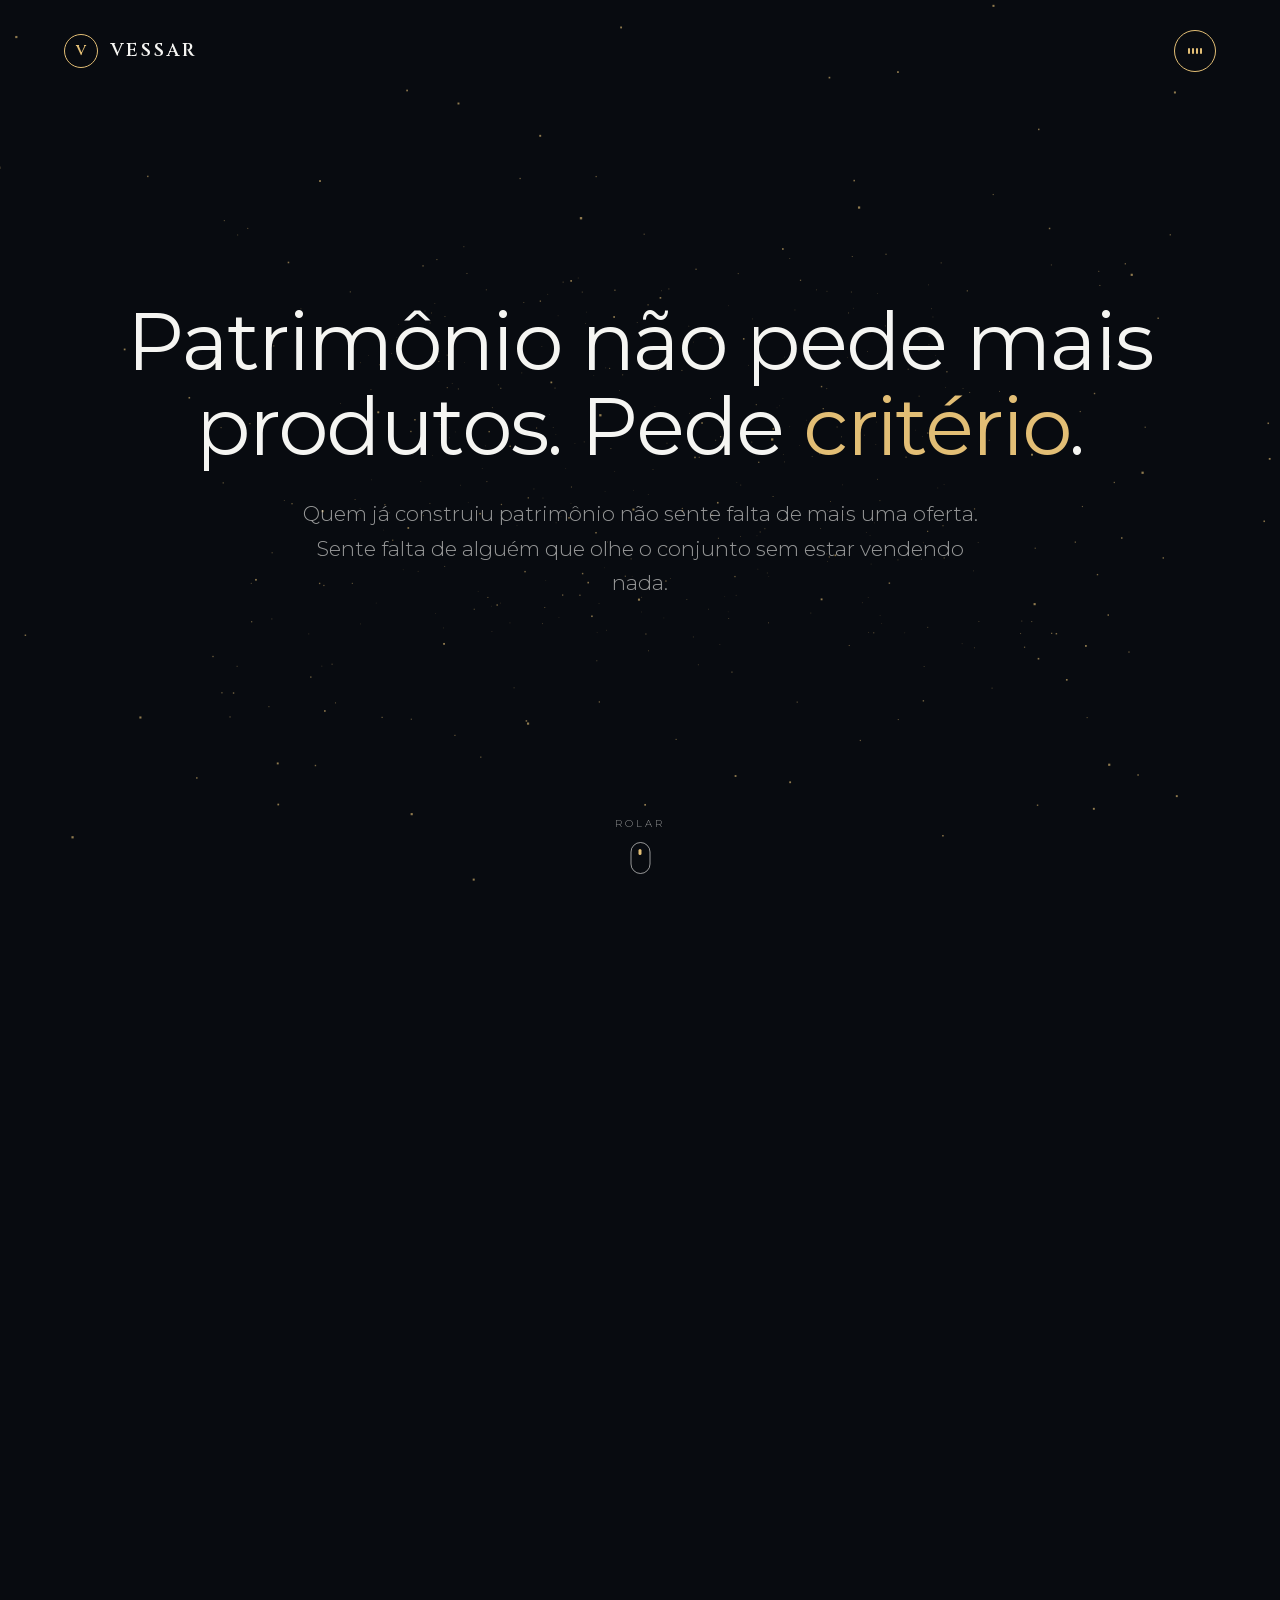
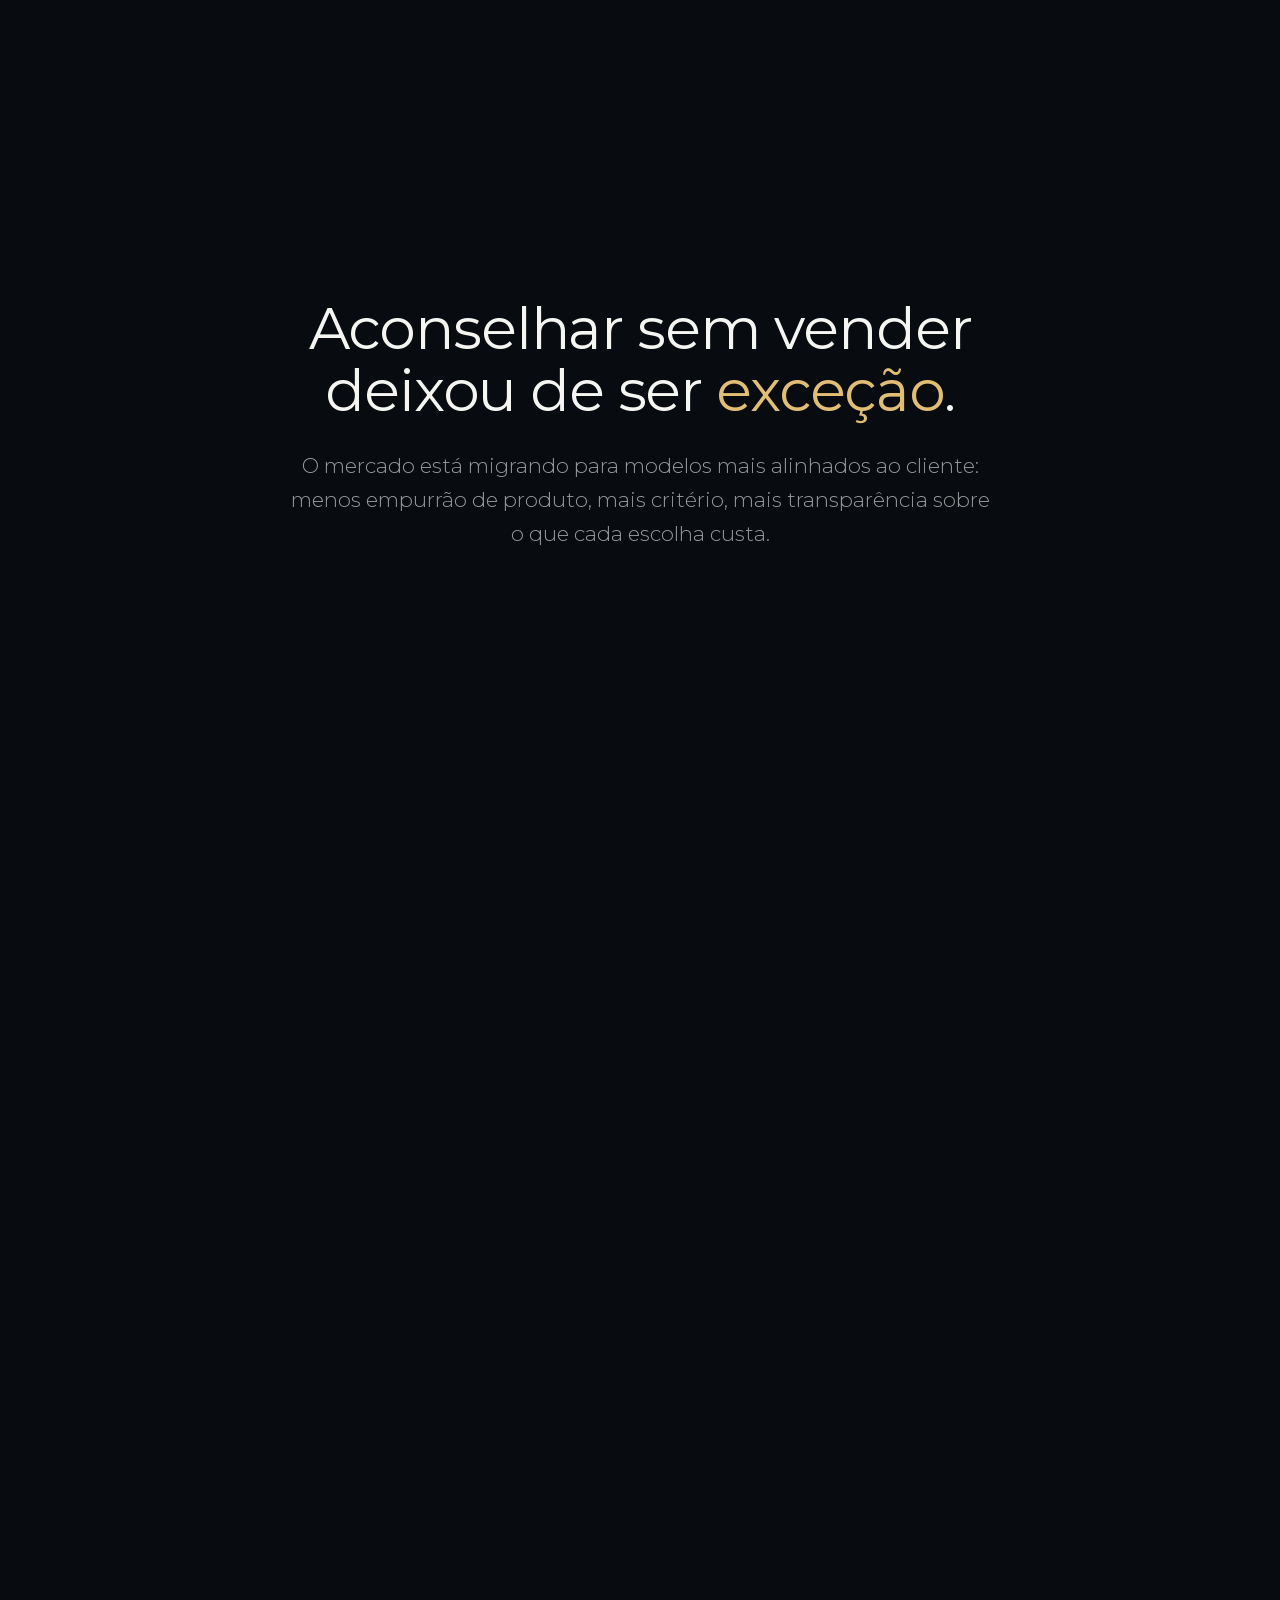
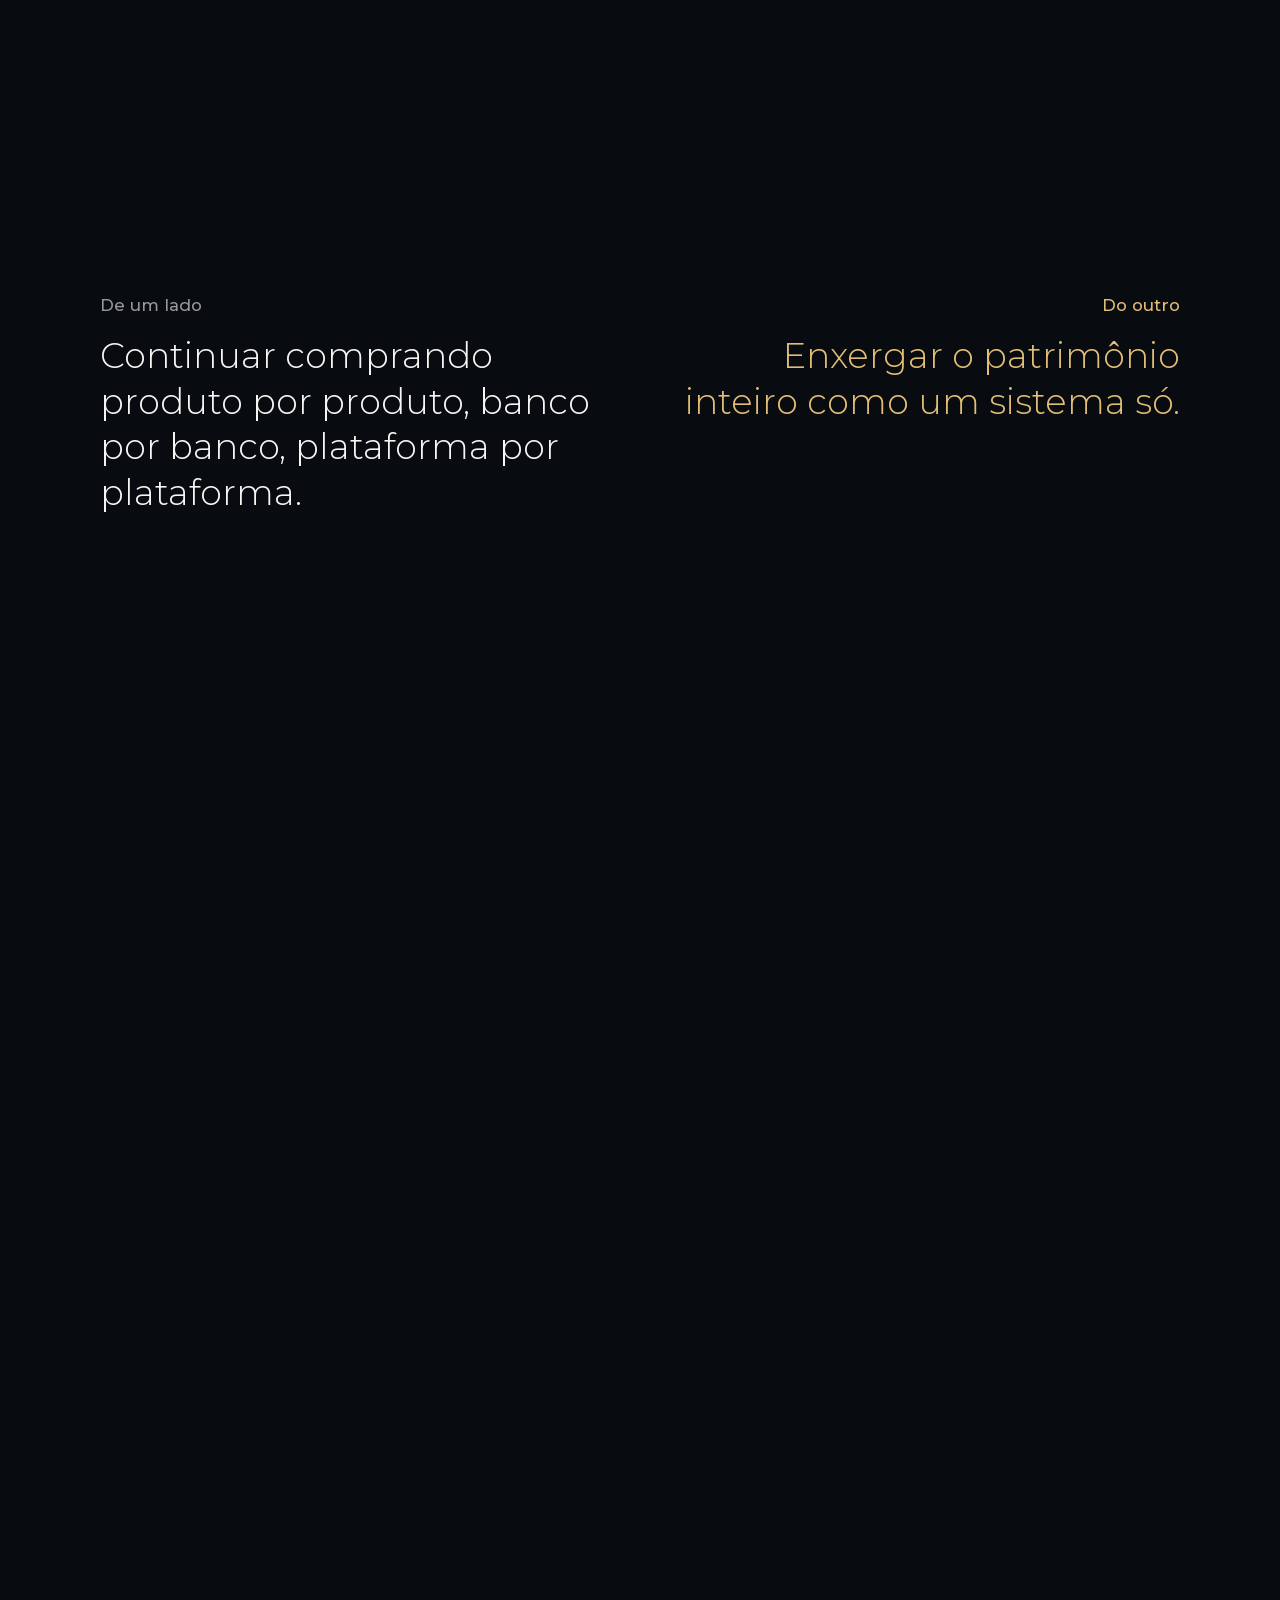
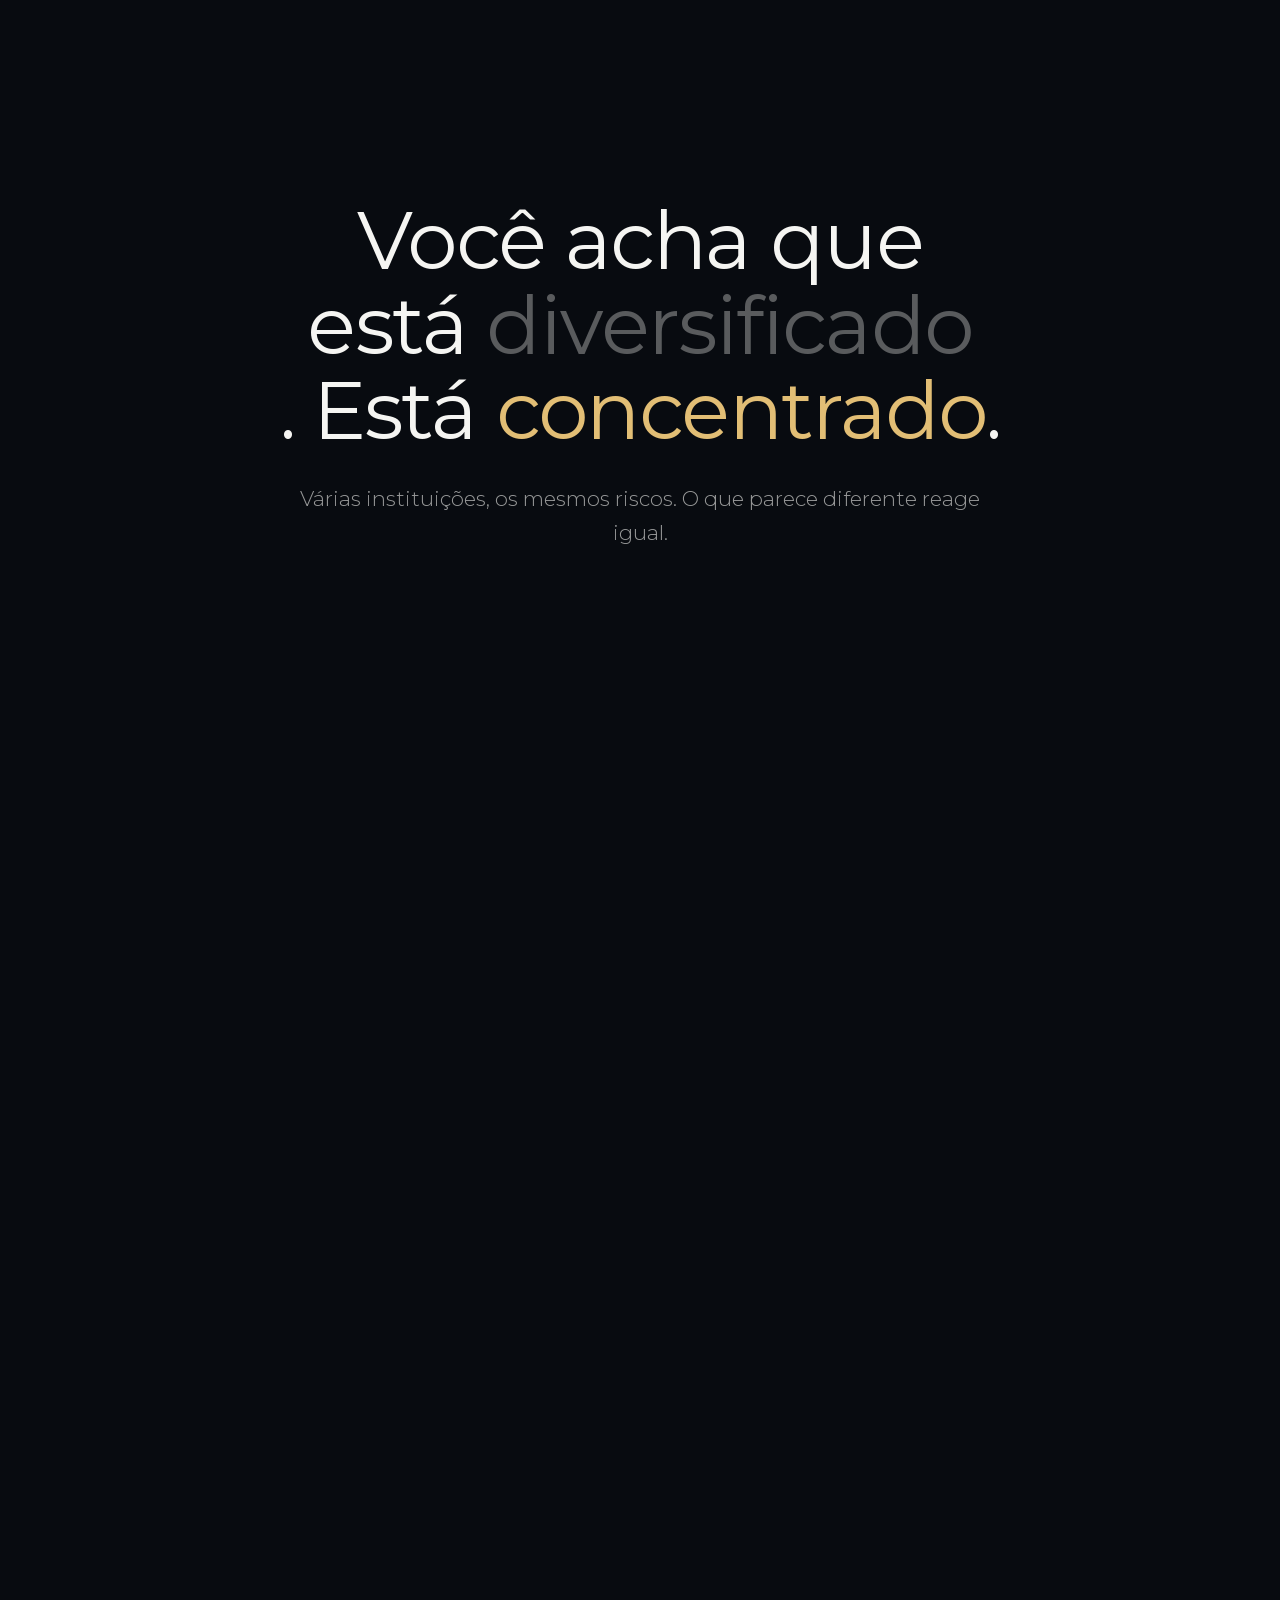
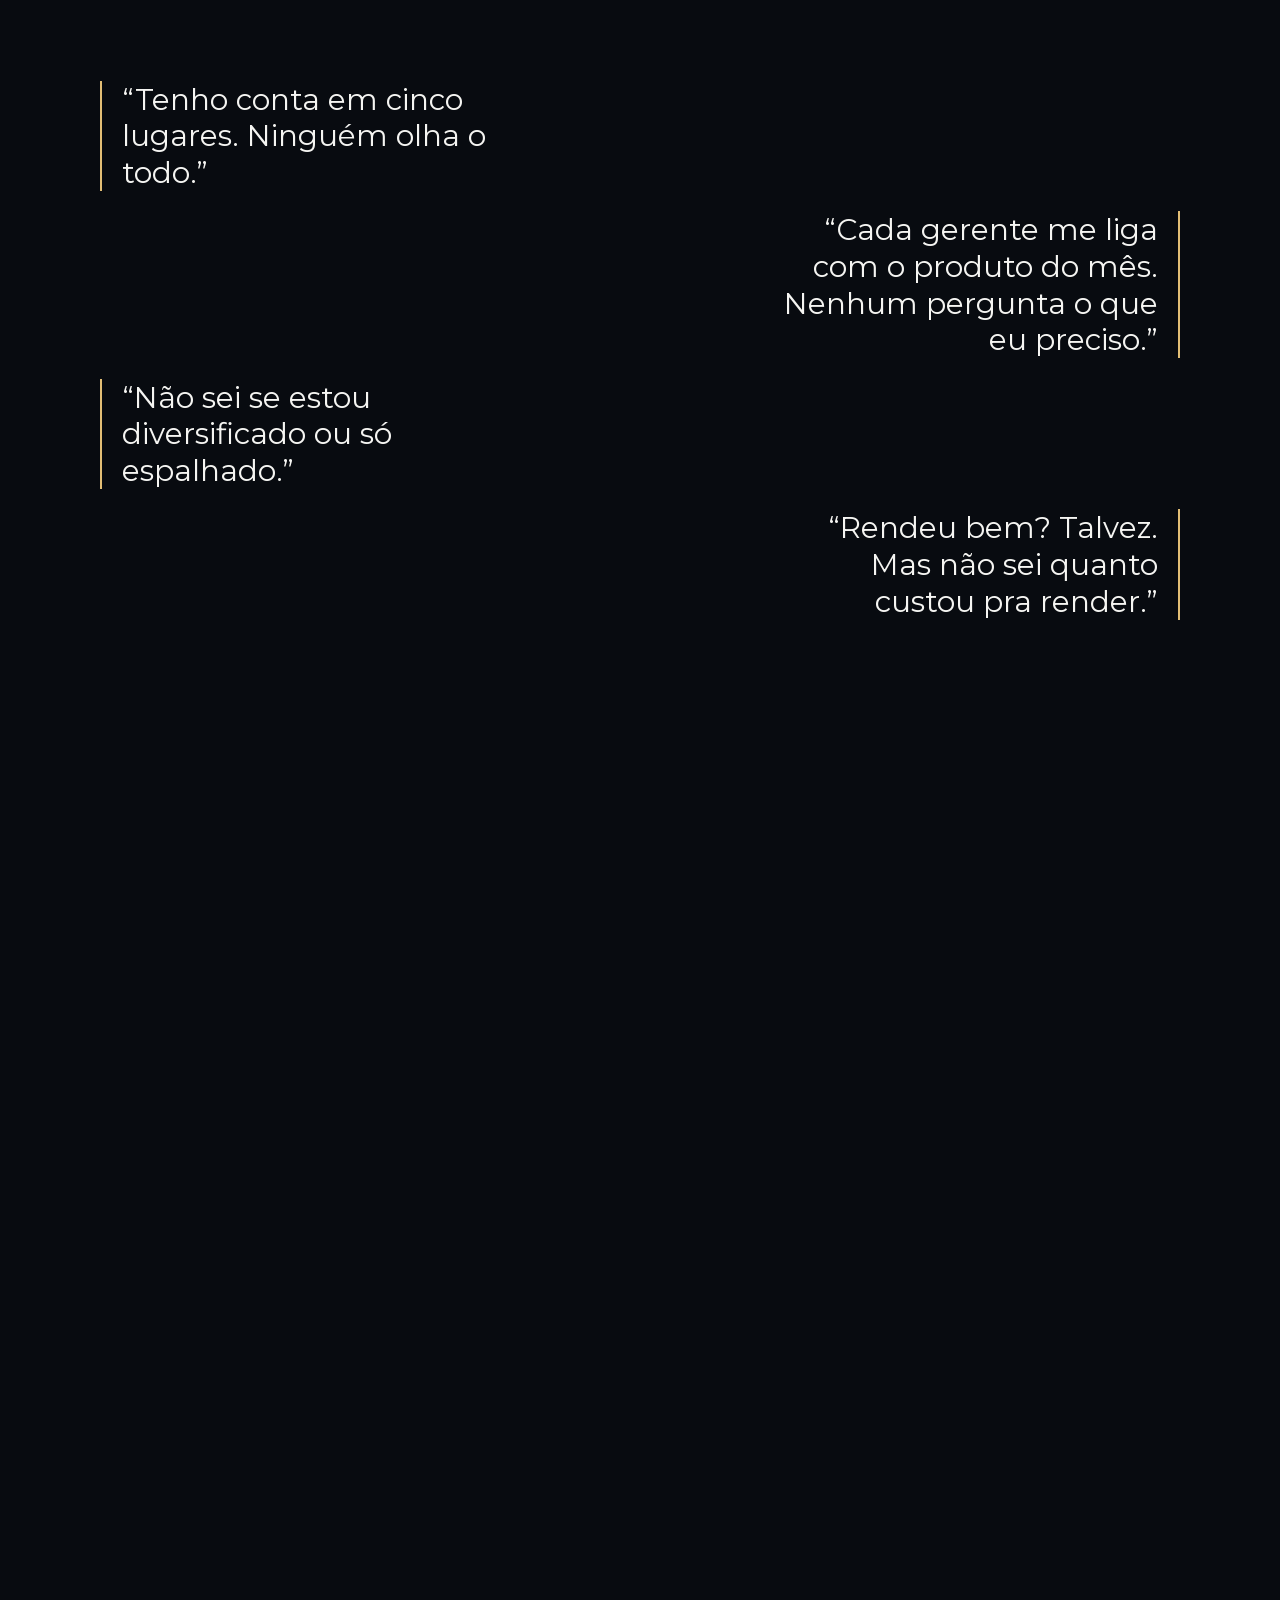
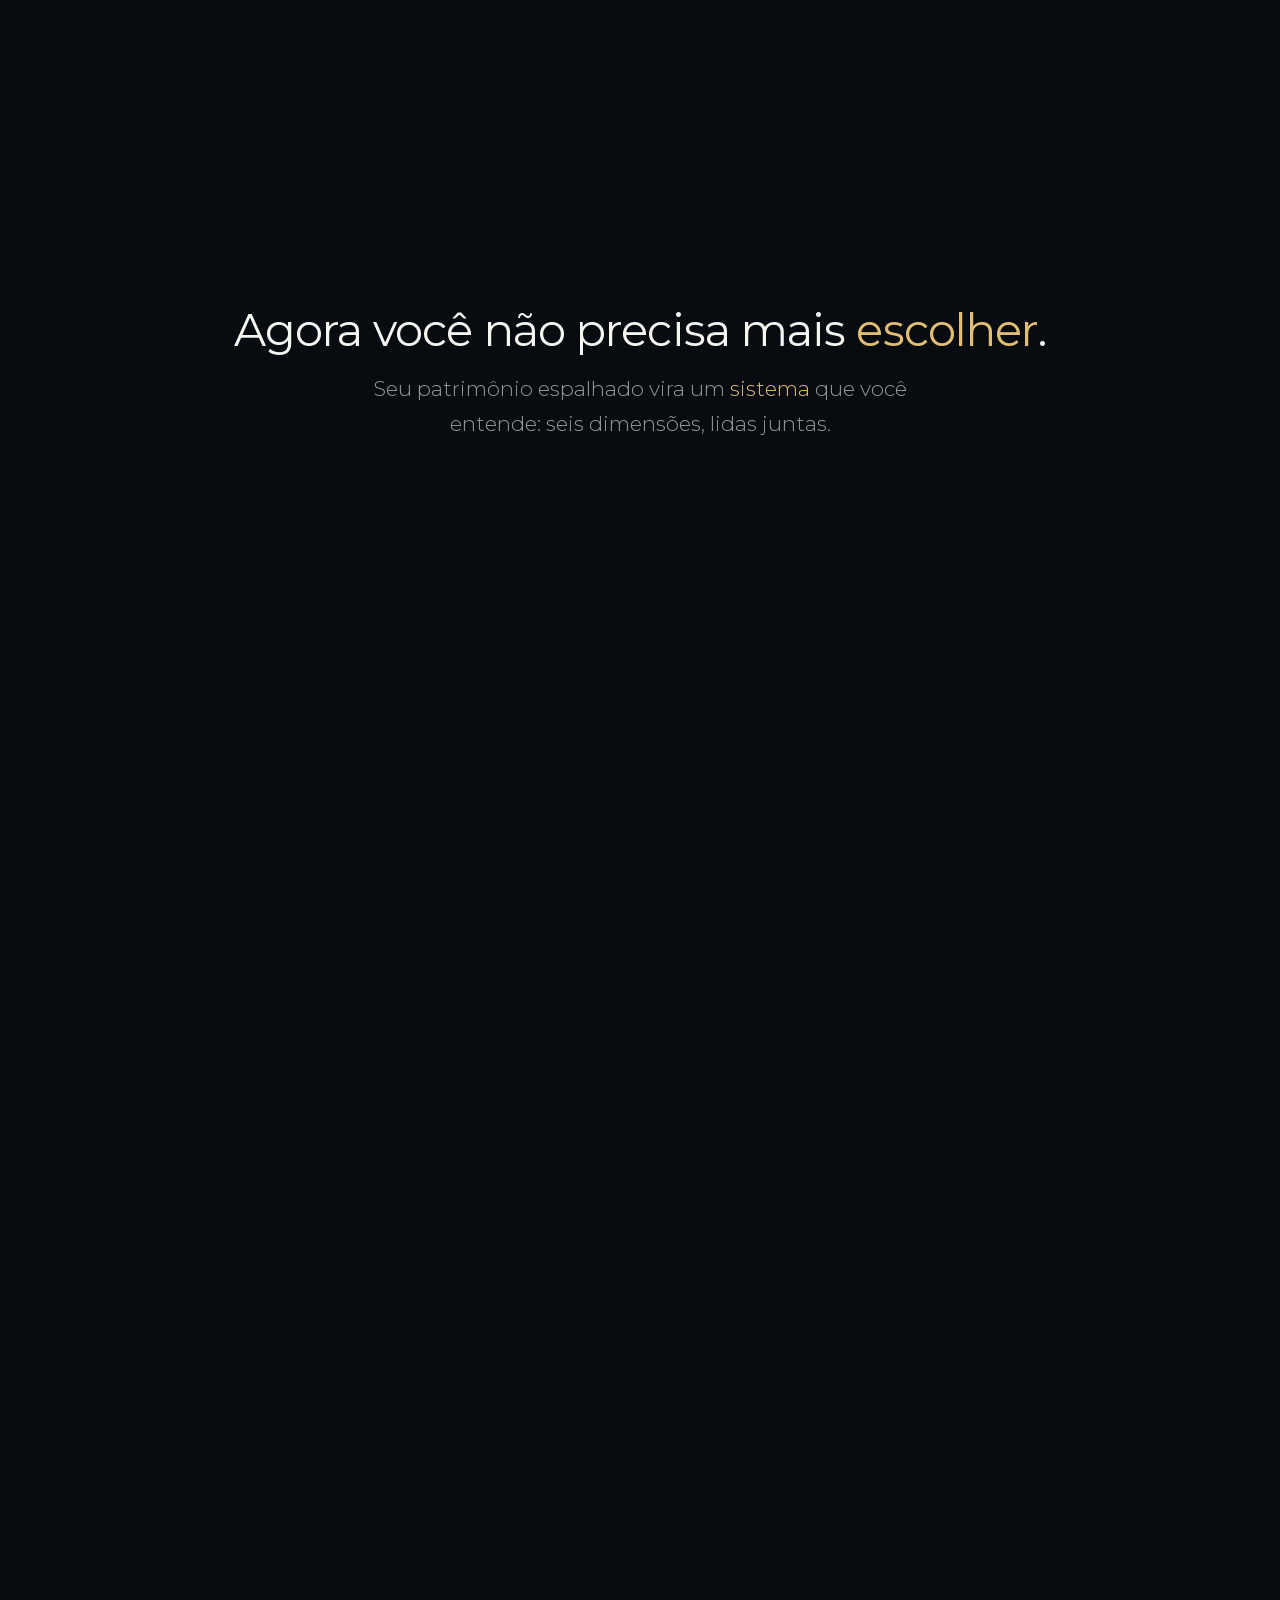
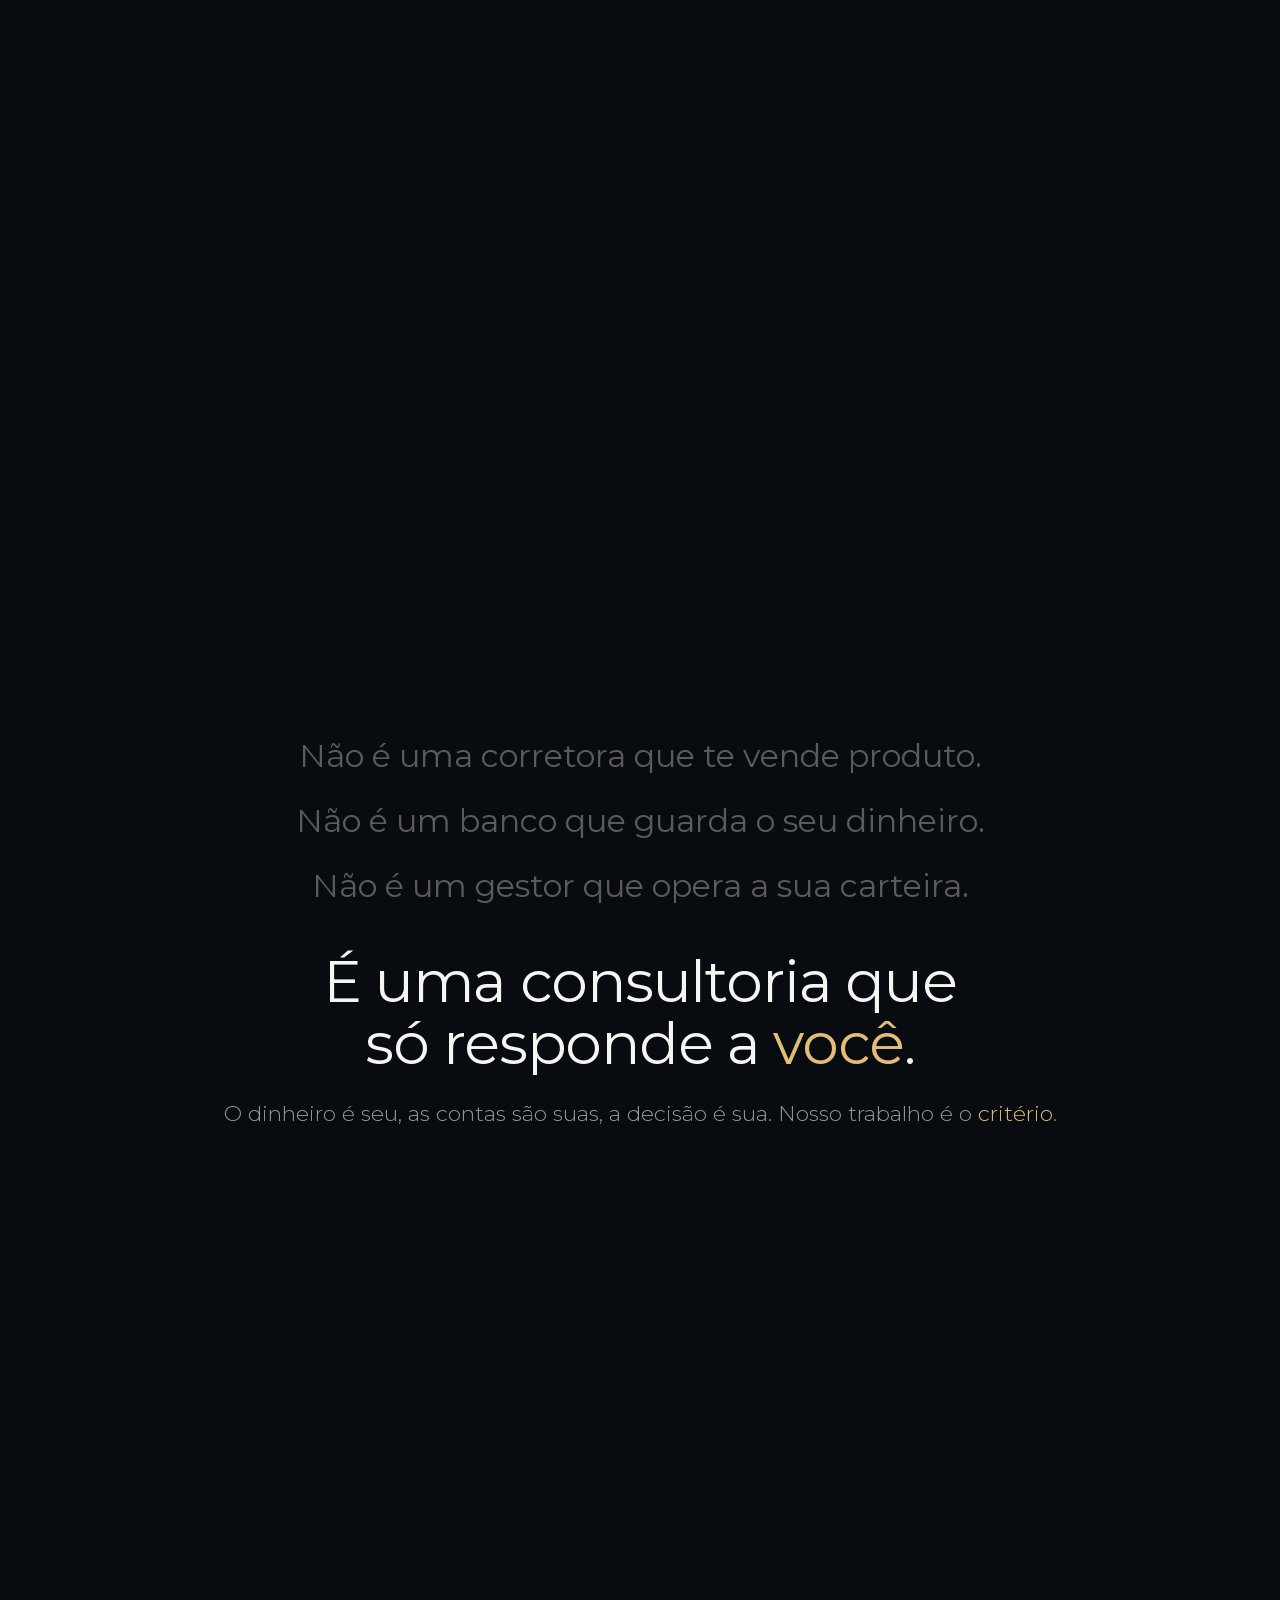
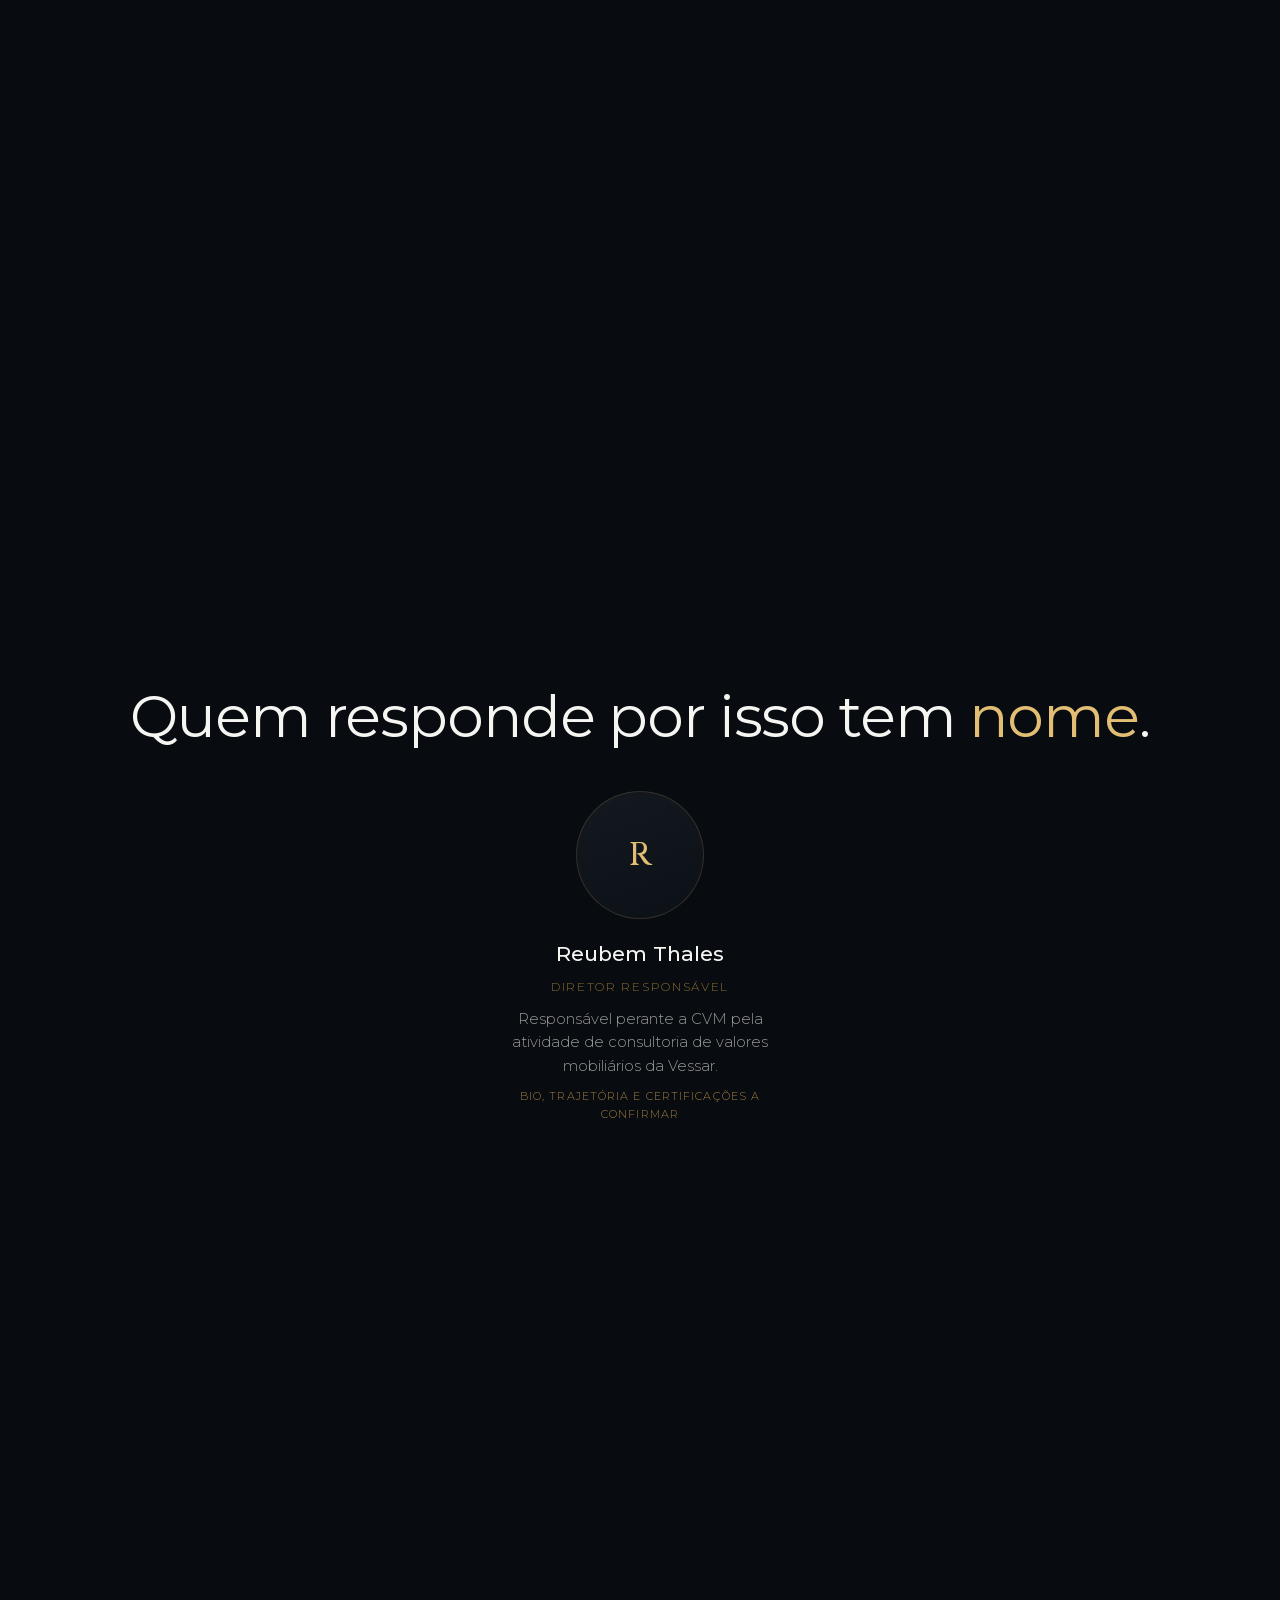
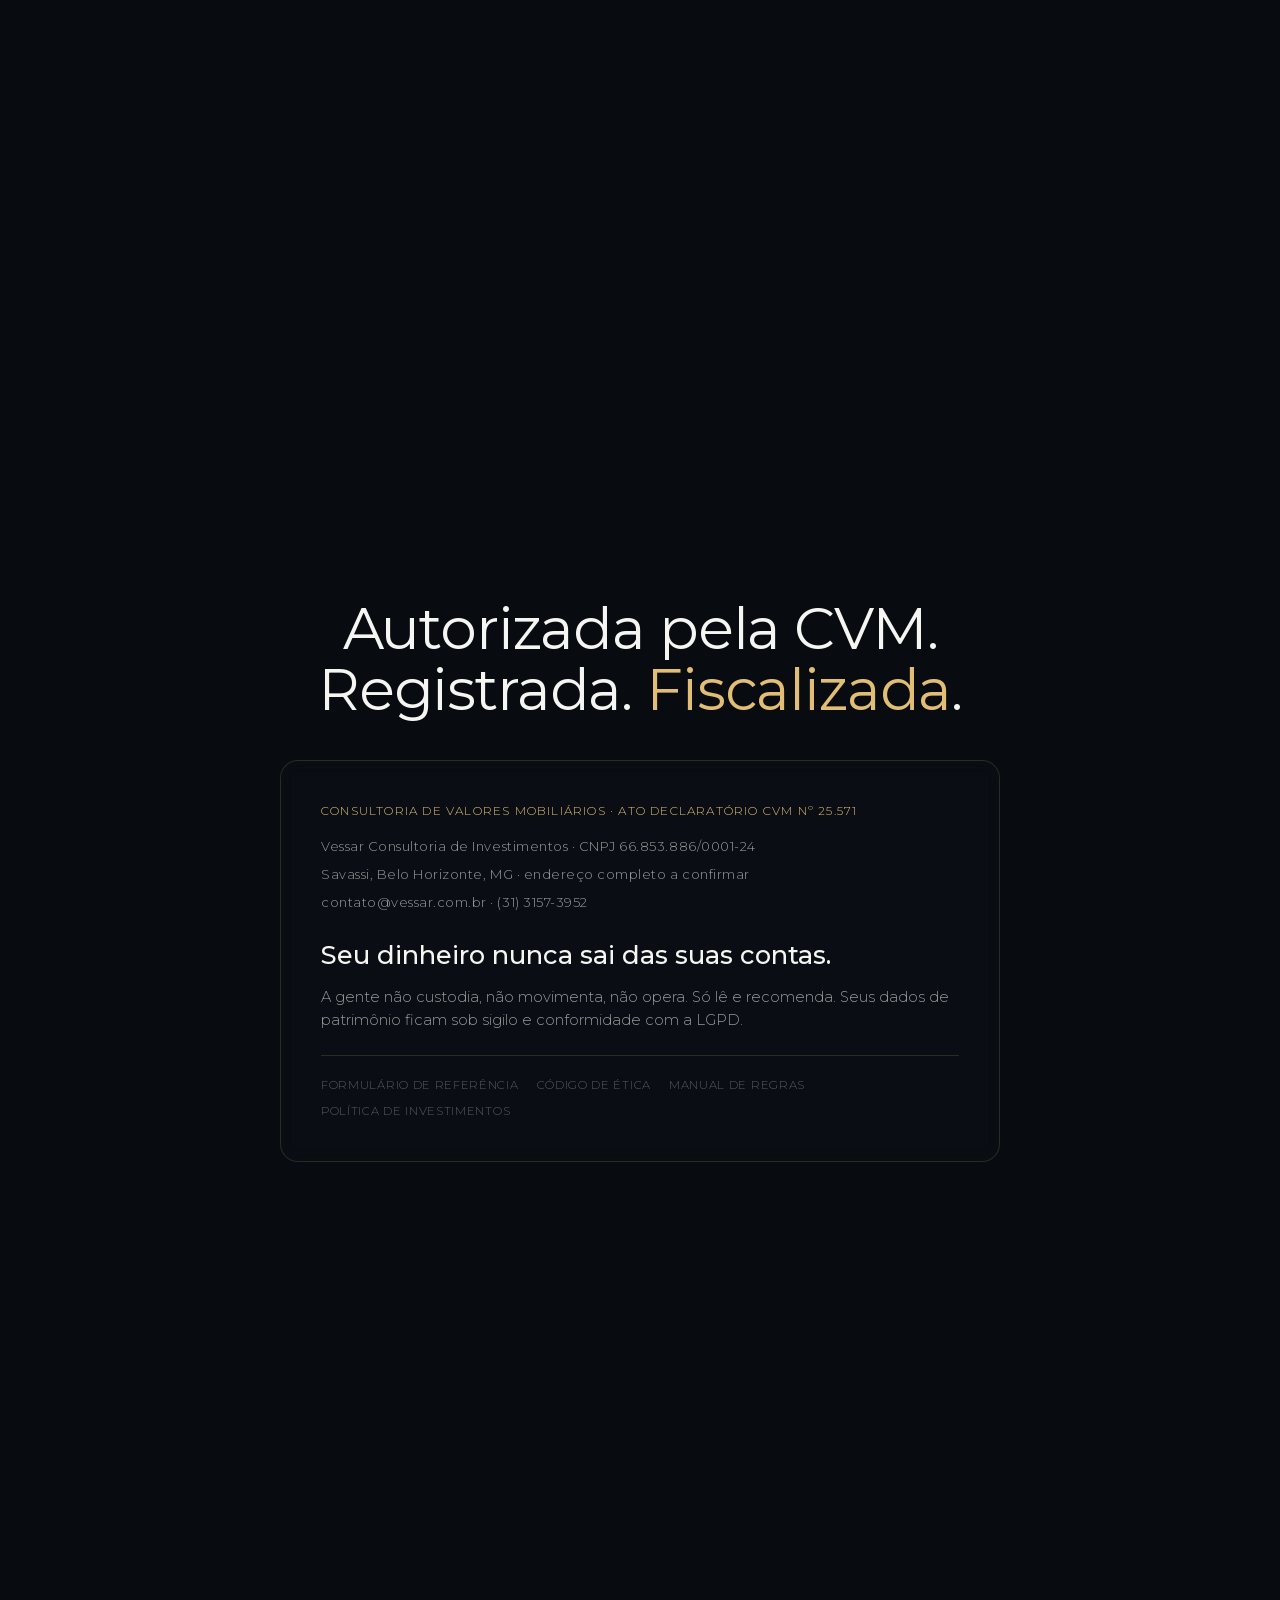
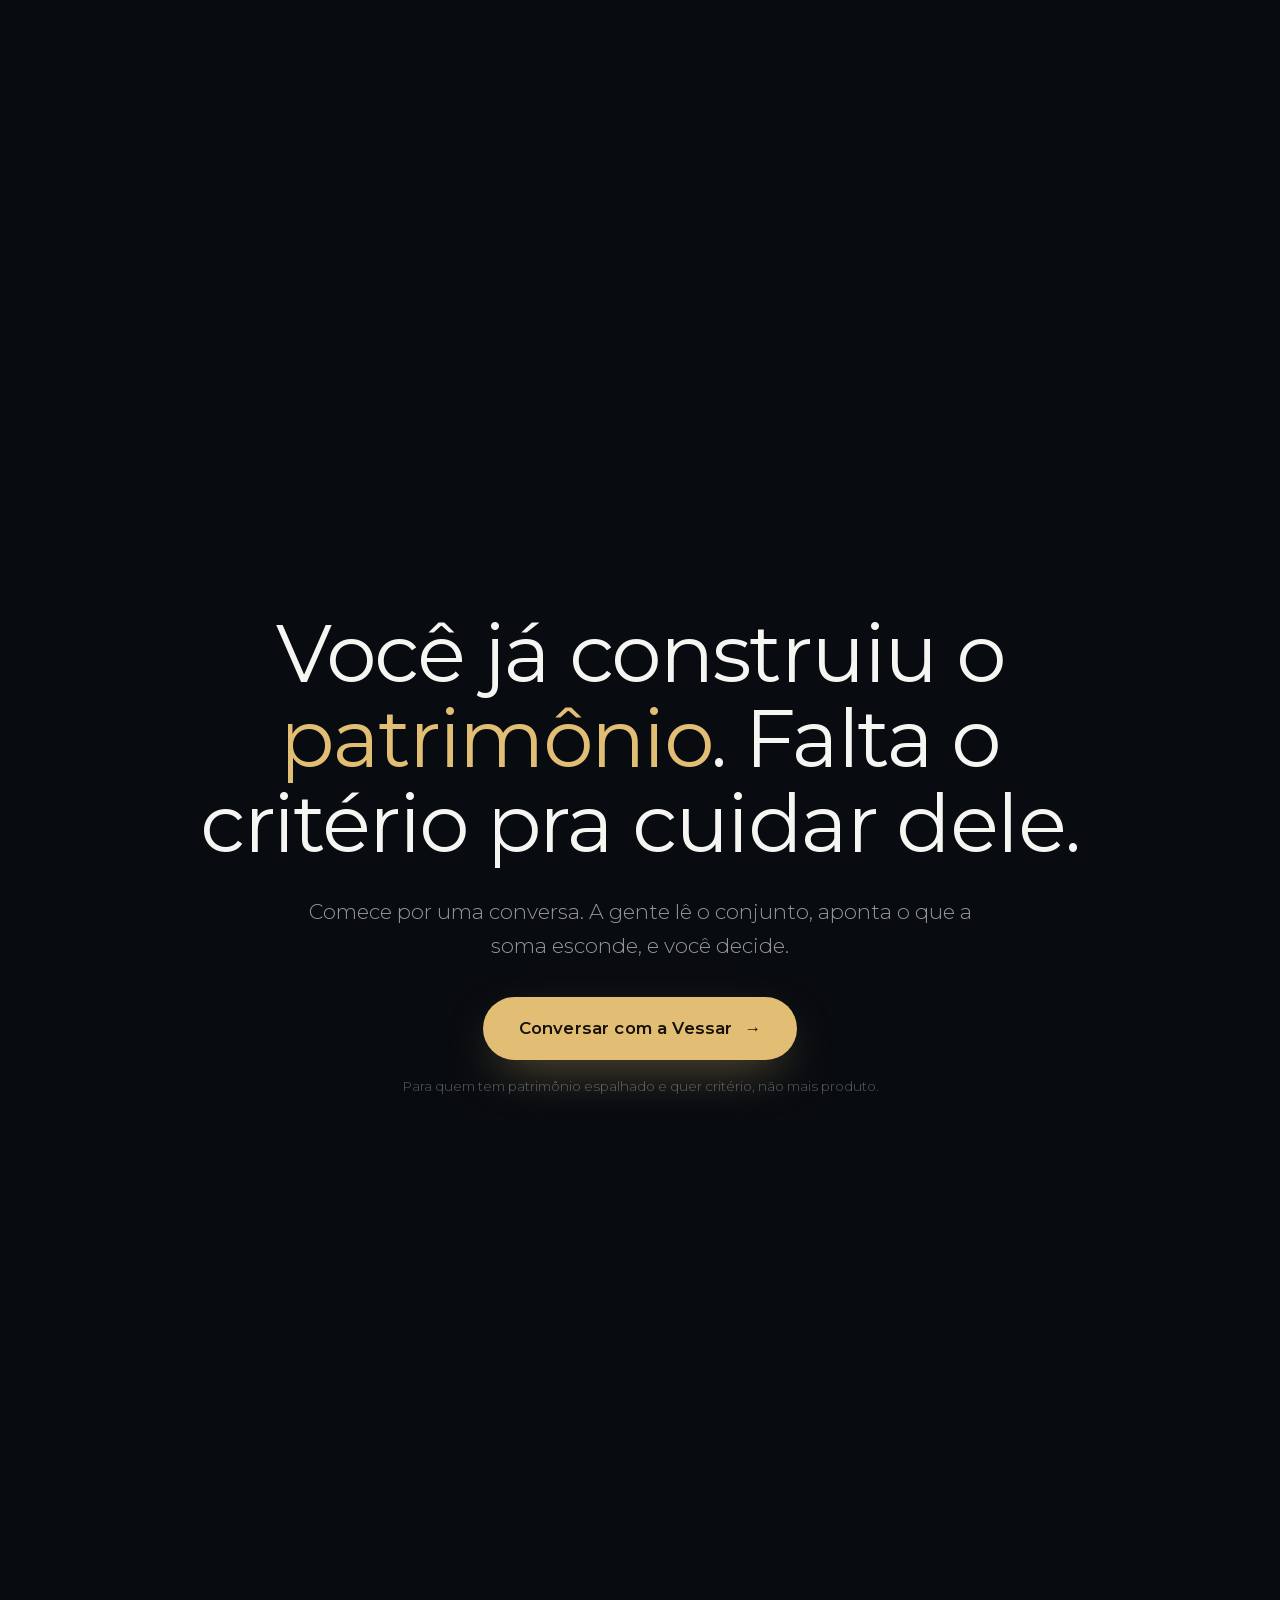
==== commit 1656884f: "feat: 3D point-mesh stage that builds a form per beat + Montserrat titles + footer - particle engine" ====
--- a/index.html
+++ b/index.html
@@ -30,7 +30,6 @@
       <span class="wordmark__mark">V</span>
       <span class="wordmark__name">VESSAR</span>
     </a>
-    <span class="cvm-badge"><span class="cvm-badge__dot"></span>Autorizada pela CVM · Ato nº 25.571</span>
     <button class="sound" id="soundBtn" aria-label="Ligar som ambiente" aria-pressed="false">
       <span class="sound__wave"><span></span><span></span><span></span><span></span></span>
     </button>
@@ -42,6 +41,16 @@
     <span class="scroll-hint__mouse"><i></i></span>
   </div>
 
+  <!-- Rótulos das 6 dimensões: posicionados nos vértices do hexágono de partículas -->
+  <div class="hex-labels" id="hexLabels" aria-hidden="true">
+    <span class="hexlab"><b>Objetivos</b><i>o papel de cada parcela</i></span>
+    <span class="hexlab"><b>Liquidez</b><i>quando o recurso é preciso</i></span>
+    <span class="hexlab"><b>Horizonte</b><i>o prazo de cada decisão</i></span>
+    <span class="hexlab"><b>Risco</b><i>o que faz sentido assumir</i></span>
+    <span class="hexlab"><b>Concentração</b><i>o que reage igual</i></span>
+    <span class="hexlab"><b>Custos</b><i>o peso no conjunto</i></span>
+  </div>
+
   <main>
 
     <!-- Beat 01 · Hero -->
@@ -57,15 +66,6 @@
       <div class="beat__inner"><div class="beat__box">
         <h2 class="statement statement--sm rise">Aconselhar sem vender deixou de ser <span class="hl">exceção</span>.</h2>
         <p class="lead rise">O mercado está migrando para modelos mais alinhados ao cliente: menos empurrão de produto, mais critério, mais transparência sobre o que cada escolha custa.</p>
-        <div class="chart rise" aria-hidden="true">
-          <svg viewBox="0 0 640 220" role="img">
-            <line x1="0" y1="200" x2="640" y2="200" stroke="rgba(245,245,242,.14)" stroke-width="1"/>
-            <path id="chartHist" d="M0,190 C120,182 210,168 320,150" fill="none" stroke="#f5f5f2" stroke-width="2.5" stroke-linecap="round"/>
-            <path id="chartProj" d="M320,150 C430,128 520,86 640,34" fill="none" stroke="#e2be75" stroke-width="2.5" stroke-linecap="round" stroke-dasharray="2 9"/>
-            <circle cx="320" cy="150" r="5" fill="#e2be75"/>
-          </svg>
-          <p class="chart__cap">Consultores de valores mobiliários autorizados pela CVM · fonte a confirmar</p>
-        </div>
       </div></div>
     </section>
 
@@ -105,26 +105,11 @@
       </div></div>
     </section>
 
-    <!-- Beat 06 · A virada + hexágono das 6 dimensões (INVERTE) -->
-    <section class="beat beat--tall" data-beat="6" data-theme="light">
-      <div class="beat__inner"><div class="beat__box">
-        <h2 class="statement statement--sm rise">Agora você não precisa mais <span class="hl">escolher</span>.</h2>
-        <p class="lead rise">Visão do conjunto de um lado, dinheiro nas suas contas do outro: os dois viraram um. A Vessar transforma um patrimônio espalhado num <span class="hl">sistema</span> que você entende.</p>
-        <div class="hexwrap rise" aria-hidden="true">
-          <svg viewBox="0 0 560 480" id="hexSvg" role="img">
-            <polygon points="280,60 480,175 480,405 280,420 80,405 80,175" class="hex-dim" stroke="#c99a4b" stroke-width="1.4" opacity=".5"/>
-            <g text-anchor="middle">
-              <text class="hex-label" x="280" y="46">Objetivos</text>
-              <text class="hex-sub" x="280" y="30" opacity=".7">o papel de cada parcela</text>
-              <text class="hex-label" x="500" y="170">Liquidez</text>
-              <text class="hex-label" x="500" y="415">Horizonte</text>
-              <text class="hex-label" x="280" y="452">Risco</text>
-              <text class="hex-sub" x="280" y="468" opacity=".7">o que faz sentido assumir</text>
-              <text class="hex-label" x="60" y="415">Concentração</text>
-              <text class="hex-label" x="60" y="170">Custos</text>
-            </g>
-          </svg>
-        </div>
+    <!-- Beat 06 · A virada + hexágono das 6 dimensões (INVERTE, hexágono feito de partículas) -->
+    <section class="beat beat--tall beat--hex" data-beat="6" data-theme="light">
+      <div class="beat__inner beat__inner--top"><div class="beat__box">
+        <h2 class="statement statement--xs rise">Agora você não precisa mais <span class="hl">escolher</span>.</h2>
+        <p class="lead lead--tight rise">Seu patrimônio espalhado vira um <span class="hl">sistema</span> que você entende: seis dimensões, lidas juntas.</p>
       </div></div>
     </section>
 
@@ -212,6 +197,40 @@
 
   </main>
 
+  <!-- Rodapé -->
+  <footer class="footer">
+    <div class="footer__row">
+      <a class="wordmark footer__mark" href="#">
+        <span class="wordmark__mark">V</span>
+        <span class="wordmark__name">VESSAR</span>
+      </a>
+      <p class="footer__cvm">Consultoria de valores mobiliários, autorizada pela CVM<br>Ato Declaratório nº 25.571</p>
+    </div>
+    <div class="footer__grid">
+      <div>
+        <span class="footer__k">Empresa</span>
+        Vessar Consultoria de Investimentos<br>
+        CNPJ 66.853.886/0001-24<br>
+        Savassi, Belo Horizonte, MG
+      </div>
+      <div>
+        <span class="footer__k">Contato</span>
+        <a href="mailto:contato@vessar.com.br">contato@vessar.com.br</a><br>
+        (31) 3157-3952
+      </div>
+      <div>
+        <span class="footer__k">Documentos</span>
+        Formulário de referência<br>
+        Código de ética<br>
+        Política de investimentos
+      </div>
+    </div>
+    <div class="footer__base">
+      <span>© Vessar · 2026</span>
+      <span>Seu dinheiro nunca sai das suas contas.</span>
+    </div>
+  </footer>
+
   <!-- SEO / acessibilidade: copy canônica pra crawler -->
   <div class="seo-only">
     <h2>Vessar Consultoria de Valores Mobiliários</h2>
--- a/assets/css/style.css
+++ b/assets/css/style.css
@@ -408,9 +408,65 @@
 }
 
 /* ==========================================================================
+   Fonte unificada — títulos na MESMA família do corpo (Montserrat), peso regular.
+   O wordmark segue sendo a única assinatura em Cinzel.
+   ========================================================================== */
+h1, h2, h3, .statement, .voice, .fork__k, .not, .payoff,
+.person__name, .trust__vault, .form-sheet h2, .form-ok {
+  font-family: var(--body);
+}
+.statement { font-weight: 400; letter-spacing: -.02em; }
+.statement--xs { font-size: clamp(1.55rem, .95rem + 2.5vw, 2.8rem); font-weight: 400; }
+.lead--tight { margin-top: 18px; max-width: 46ch; }
+.voice { font-weight: 400; font-size: clamp(1.12rem, .85rem + 1.35vw, 1.85rem); }
+.fork__k { font-weight: 500; }
+.not { font-weight: 400; }
+.person__name { font-weight: 500; }
+.trust__vault { font-weight: 500; }
+.form-sheet h2 { font-weight: 500; }
+.form-ok { font-weight: 500; }
+
+/* beat 5 — as quatro falas cabem numa tela só */
+.beat[data-beat="5"] .voices { gap: clamp(14px, 2.3vh, 28px); }
+
+/* beat 6 — título no topo, hexágono de partículas ocupa o centro/baixo */
+.beat__inner--top { align-items: start; }
+.beat--hex .beat__inner { padding-top: clamp(88px, 13vh, 160px); }
+
+/* rótulos das 6 dimensões, posicionados nos vértices do hexágono (JS) */
+.hex-labels { position: fixed; inset: 0; z-index: 15; pointer-events: none; opacity: 0; transition: opacity .6s var(--ease); }
+.hex-labels.show { opacity: 1; }
+.hexlab { position: absolute; transform: translate(-50%, -50%); text-align: center; white-space: nowrap; }
+.hexlab b { display: block; font-weight: 600; font-size: clamp(.82rem, .7rem + .45vw, 1.02rem); color: var(--on-cream); letter-spacing: .01em; }
+.hexlab i { display: block; font-style: normal; font-size: 10.5px; color: var(--on-cream-dim); margin-top: 3px; letter-spacing: .01em; }
+
+/* ==========================================================================
+   Rodapé
+   ========================================================================== */
+.footer {
+  position: relative; z-index: 10;
+  background: var(--vignette);
+  border-top: 1px solid var(--ink-line);
+  padding: clamp(48px, 7vw, 88px) var(--gutter) 38px;
+  color: var(--fg-dim);
+}
+.footer__row { display: flex; flex-wrap: wrap; align-items: center; justify-content: space-between; gap: 20px; padding-bottom: 32px; border-bottom: 1px solid var(--ink-line); }
+.footer__mark { pointer-events: auto; }
+.footer__cvm { font-size: 13px; line-height: 1.65; color: var(--fg-dim); text-align: right; }
+.footer__grid { display: grid; grid-template-columns: repeat(3, 1fr); gap: 28px; padding: 32px 0; font-size: 13px; line-height: 1.95; }
+.footer__grid a { color: var(--gold); }
+.footer__k { display: block; font-size: 11px; letter-spacing: .16em; text-transform: uppercase; color: var(--gold-deep); margin-bottom: 12px; }
+.footer__base { display: flex; flex-wrap: wrap; justify-content: space-between; gap: 10px; padding-top: 24px; border-top: 1px solid var(--ink-line); font-size: 12px; letter-spacing: .04em; color: var(--fg-dimmer); }
+
+/* ==========================================================================
    Responsivo
    ========================================================================== */
 @media (max-width: 720px) {
+  .footer__row { flex-direction: column; align-items: flex-start; }
+  .footer__cvm { text-align: left; }
+  .footer__grid { grid-template-columns: 1fr; gap: 22px; }
+  .hexlab i { display: none; }
+  .hexlab b { font-size: .8rem; }
   .beat__inner { padding: 90px 22px; }
   .fork { grid-template-columns: 1fr; text-align: center; gap: 30px; }
   .fork__side, .fork__side:last-child { text-align: center; }
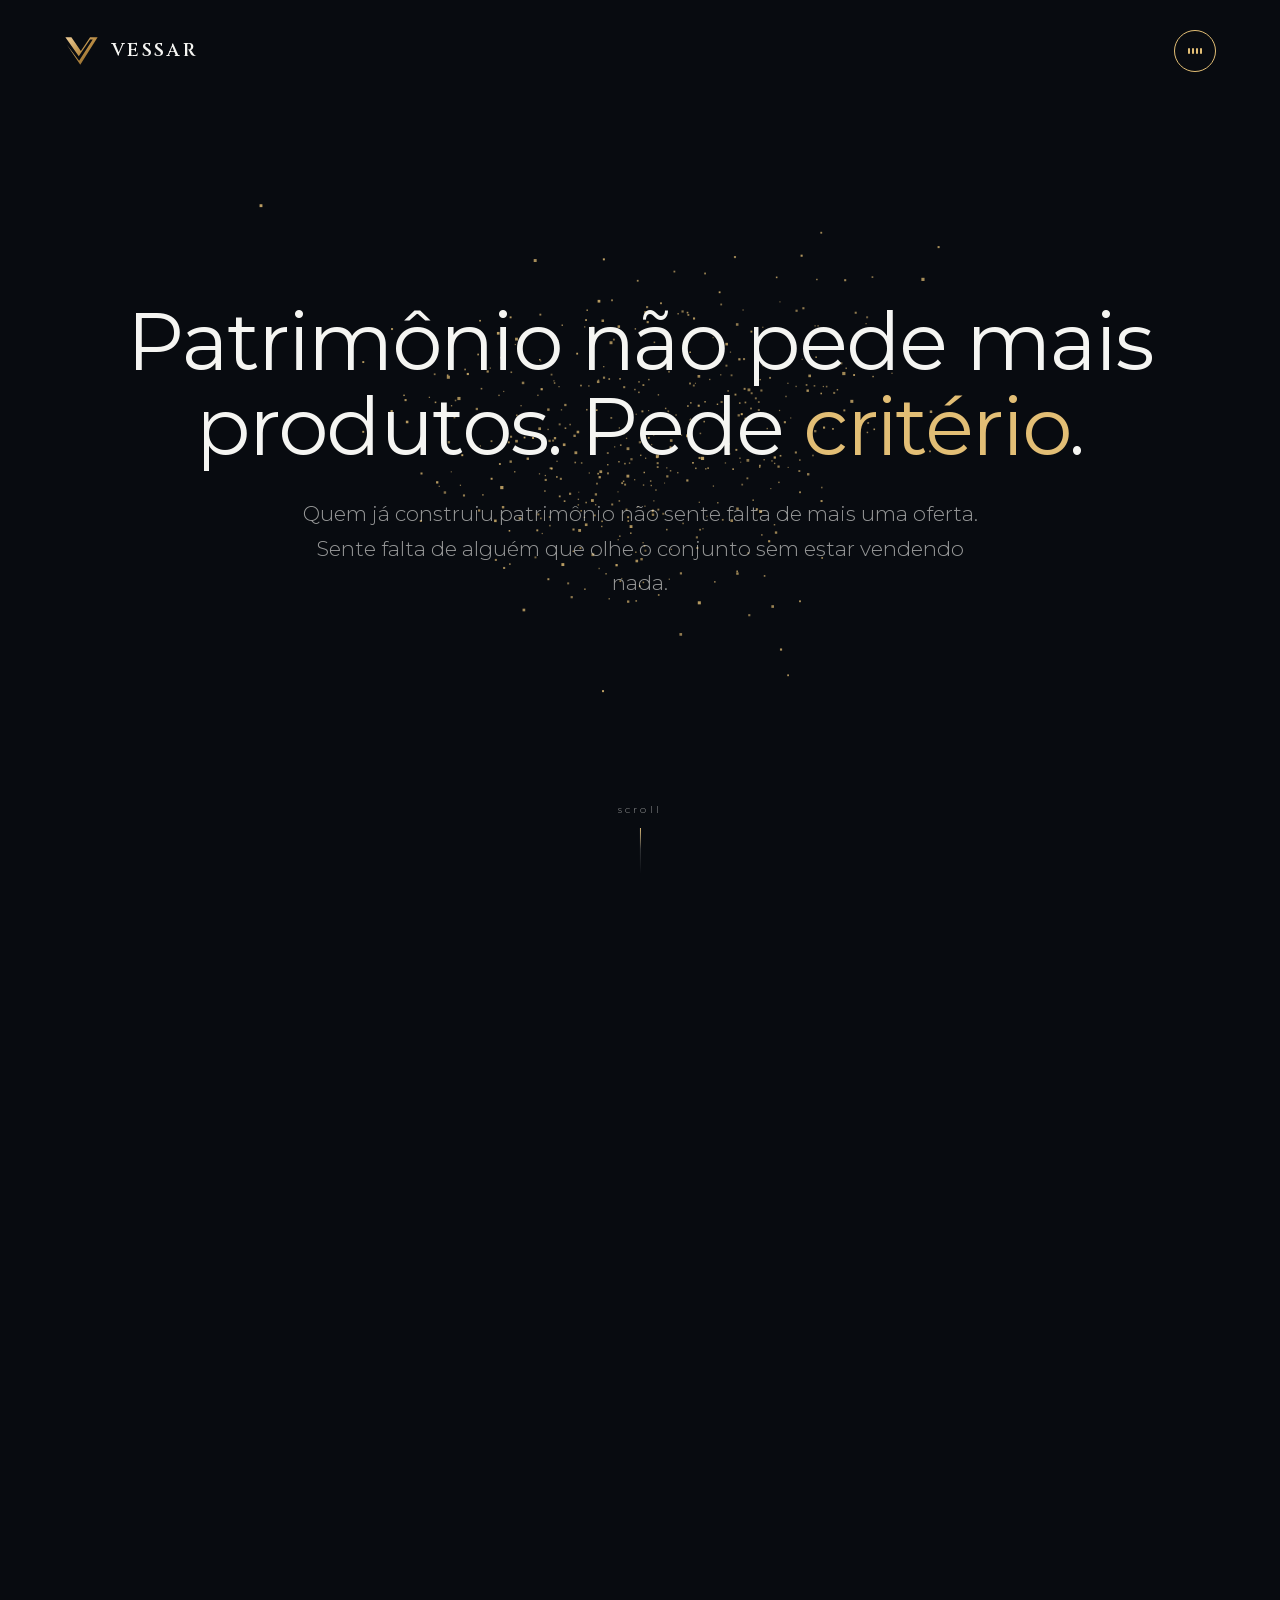
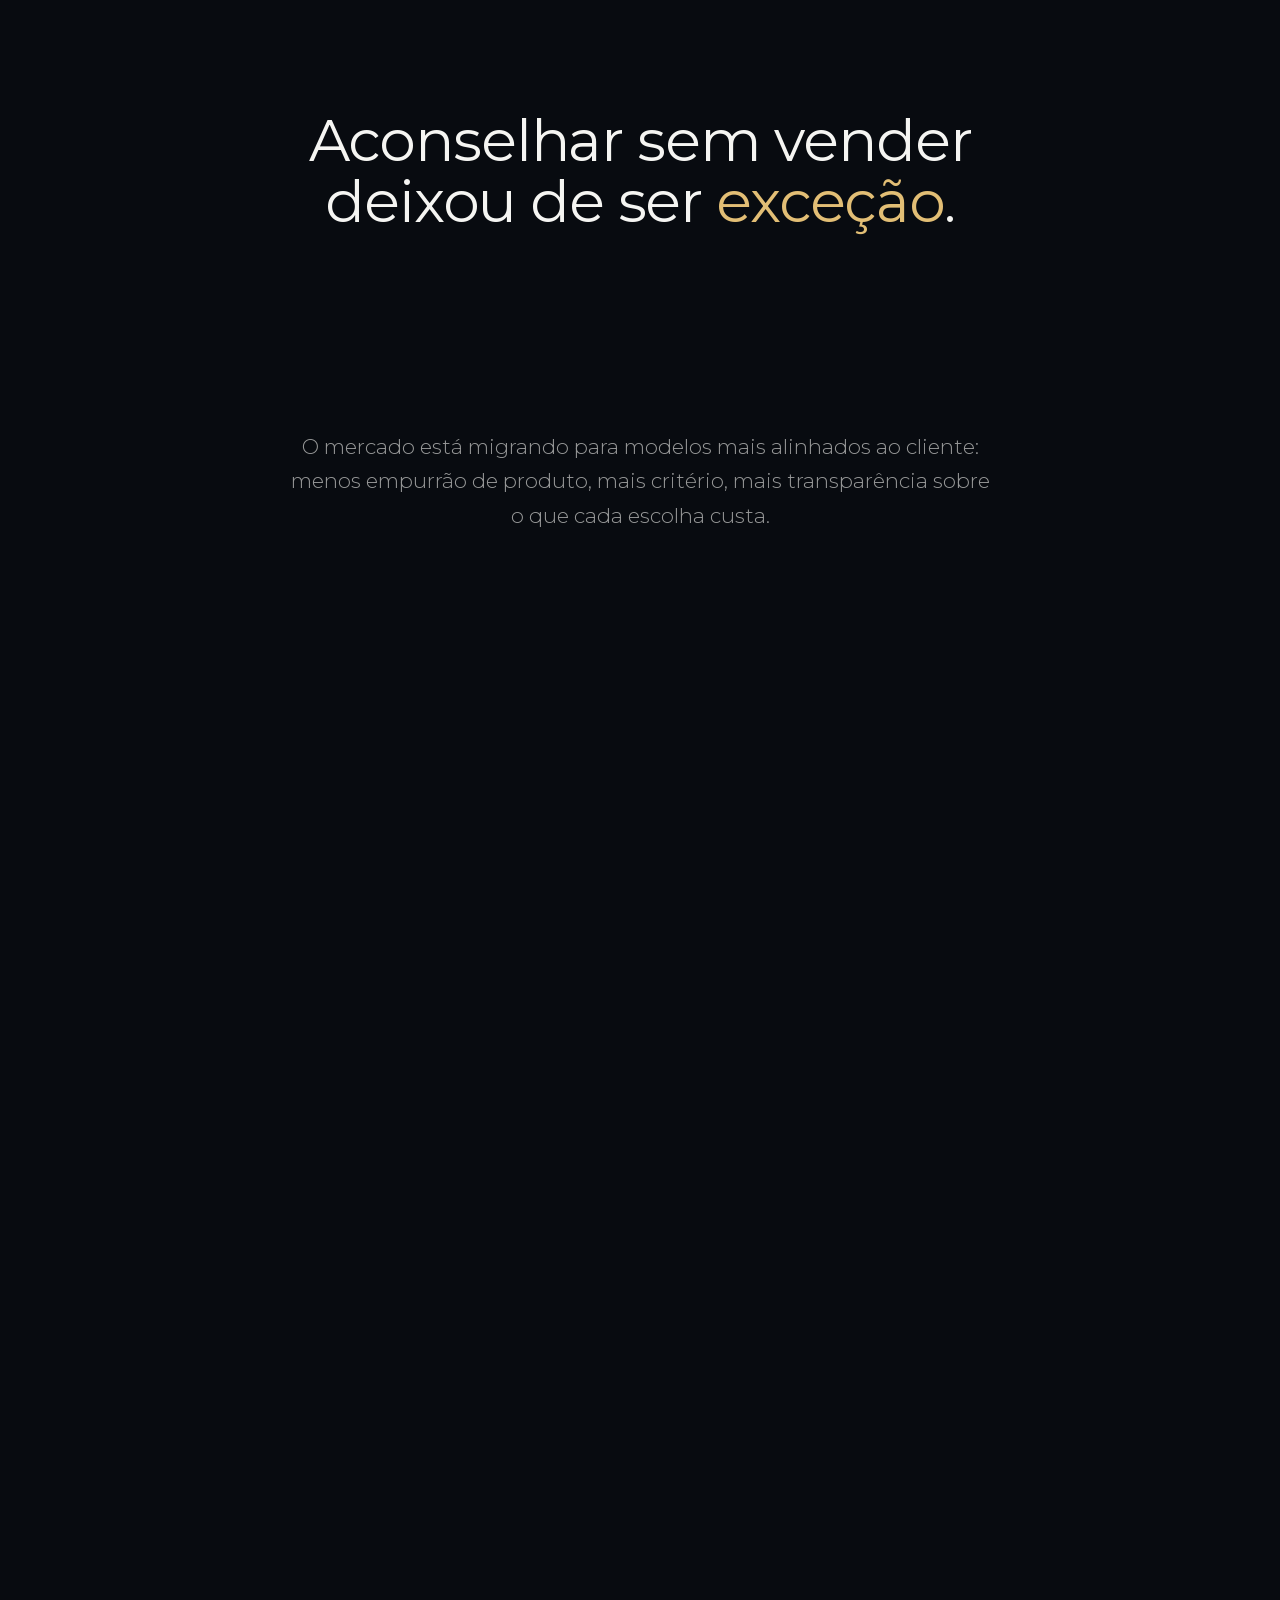
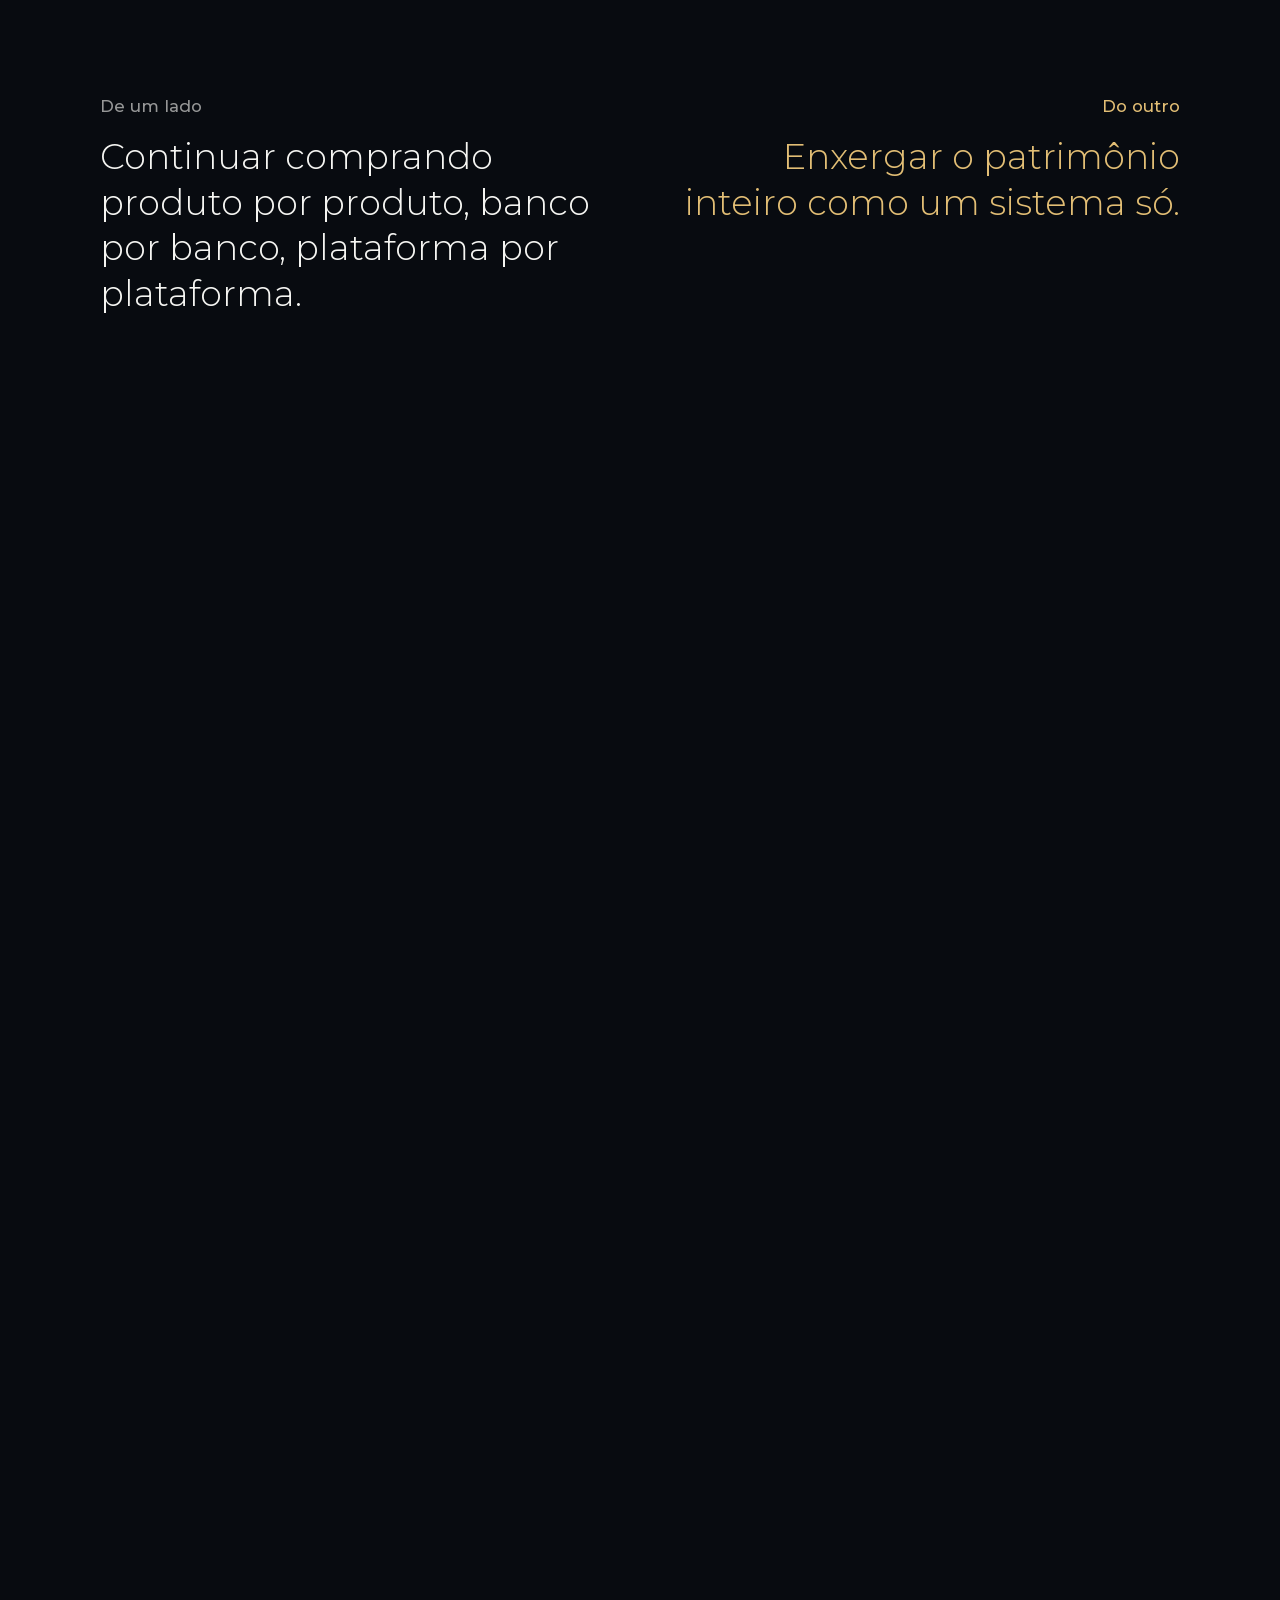
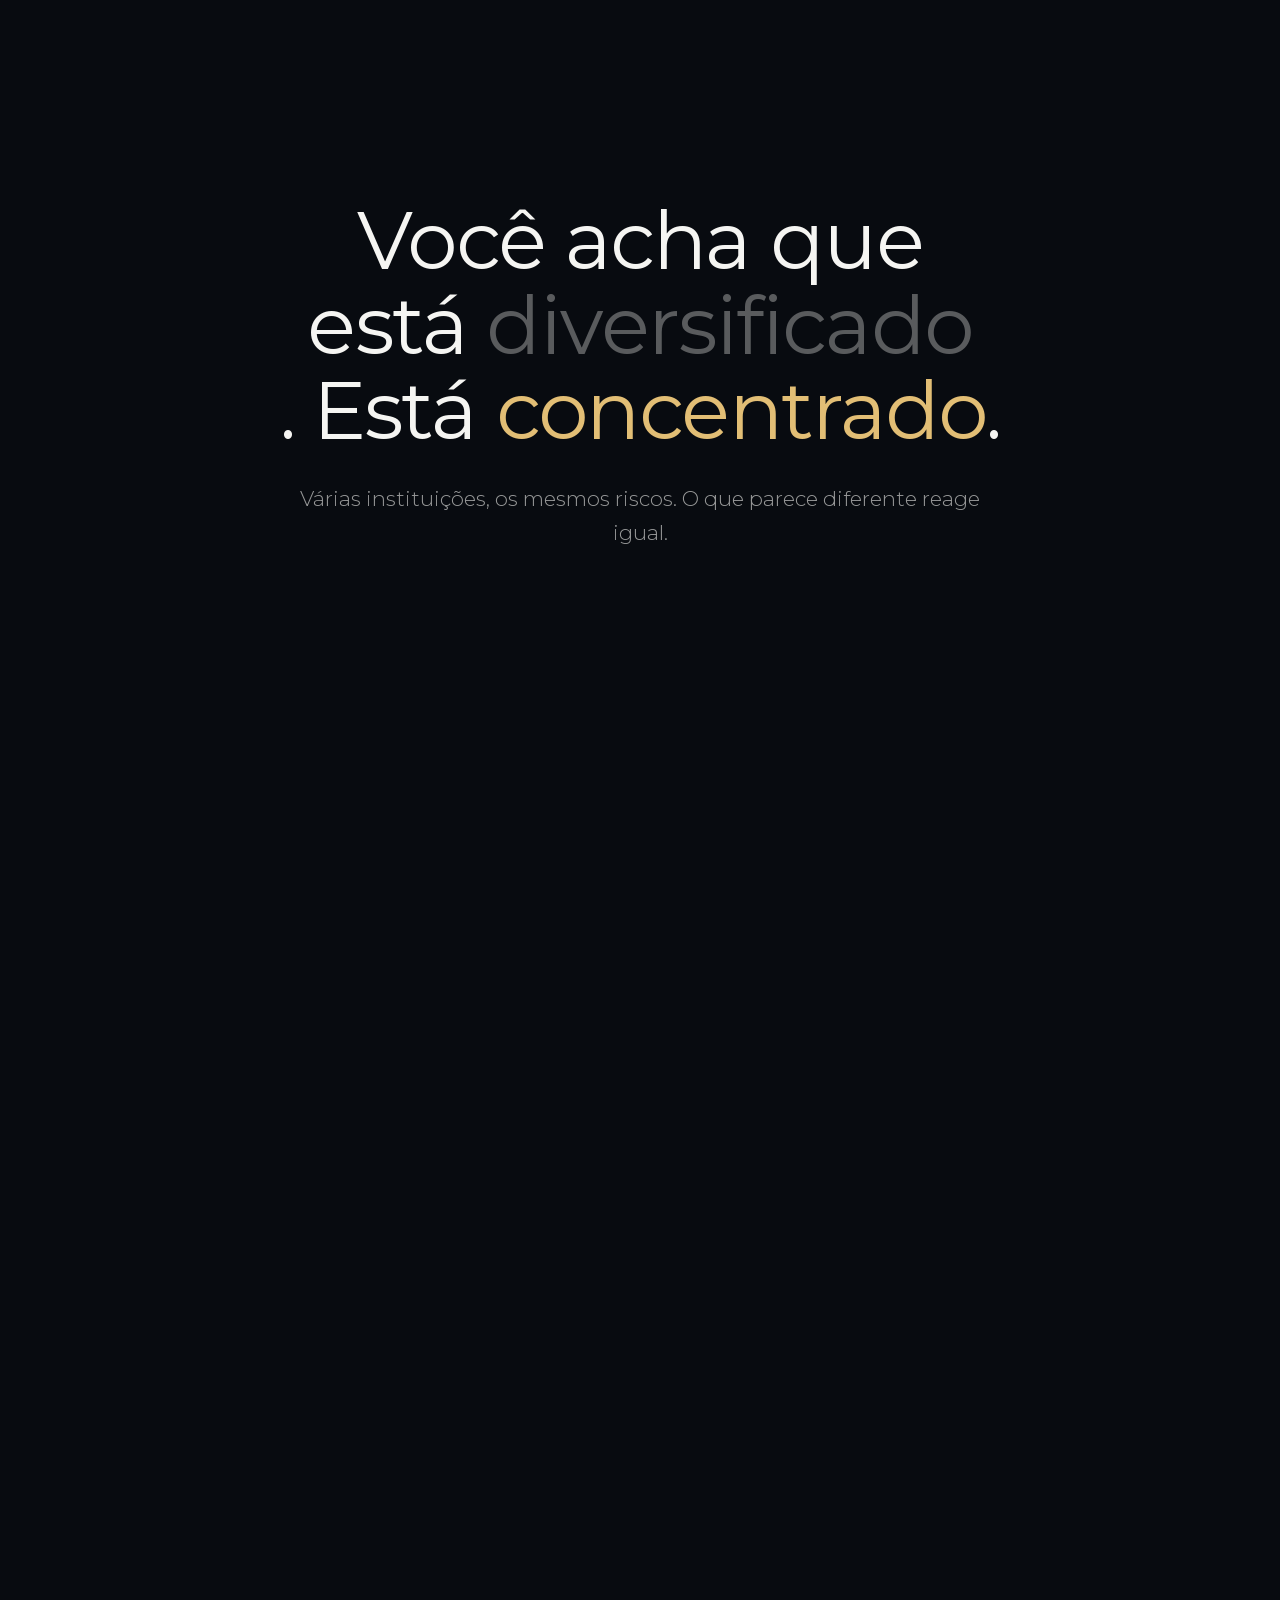
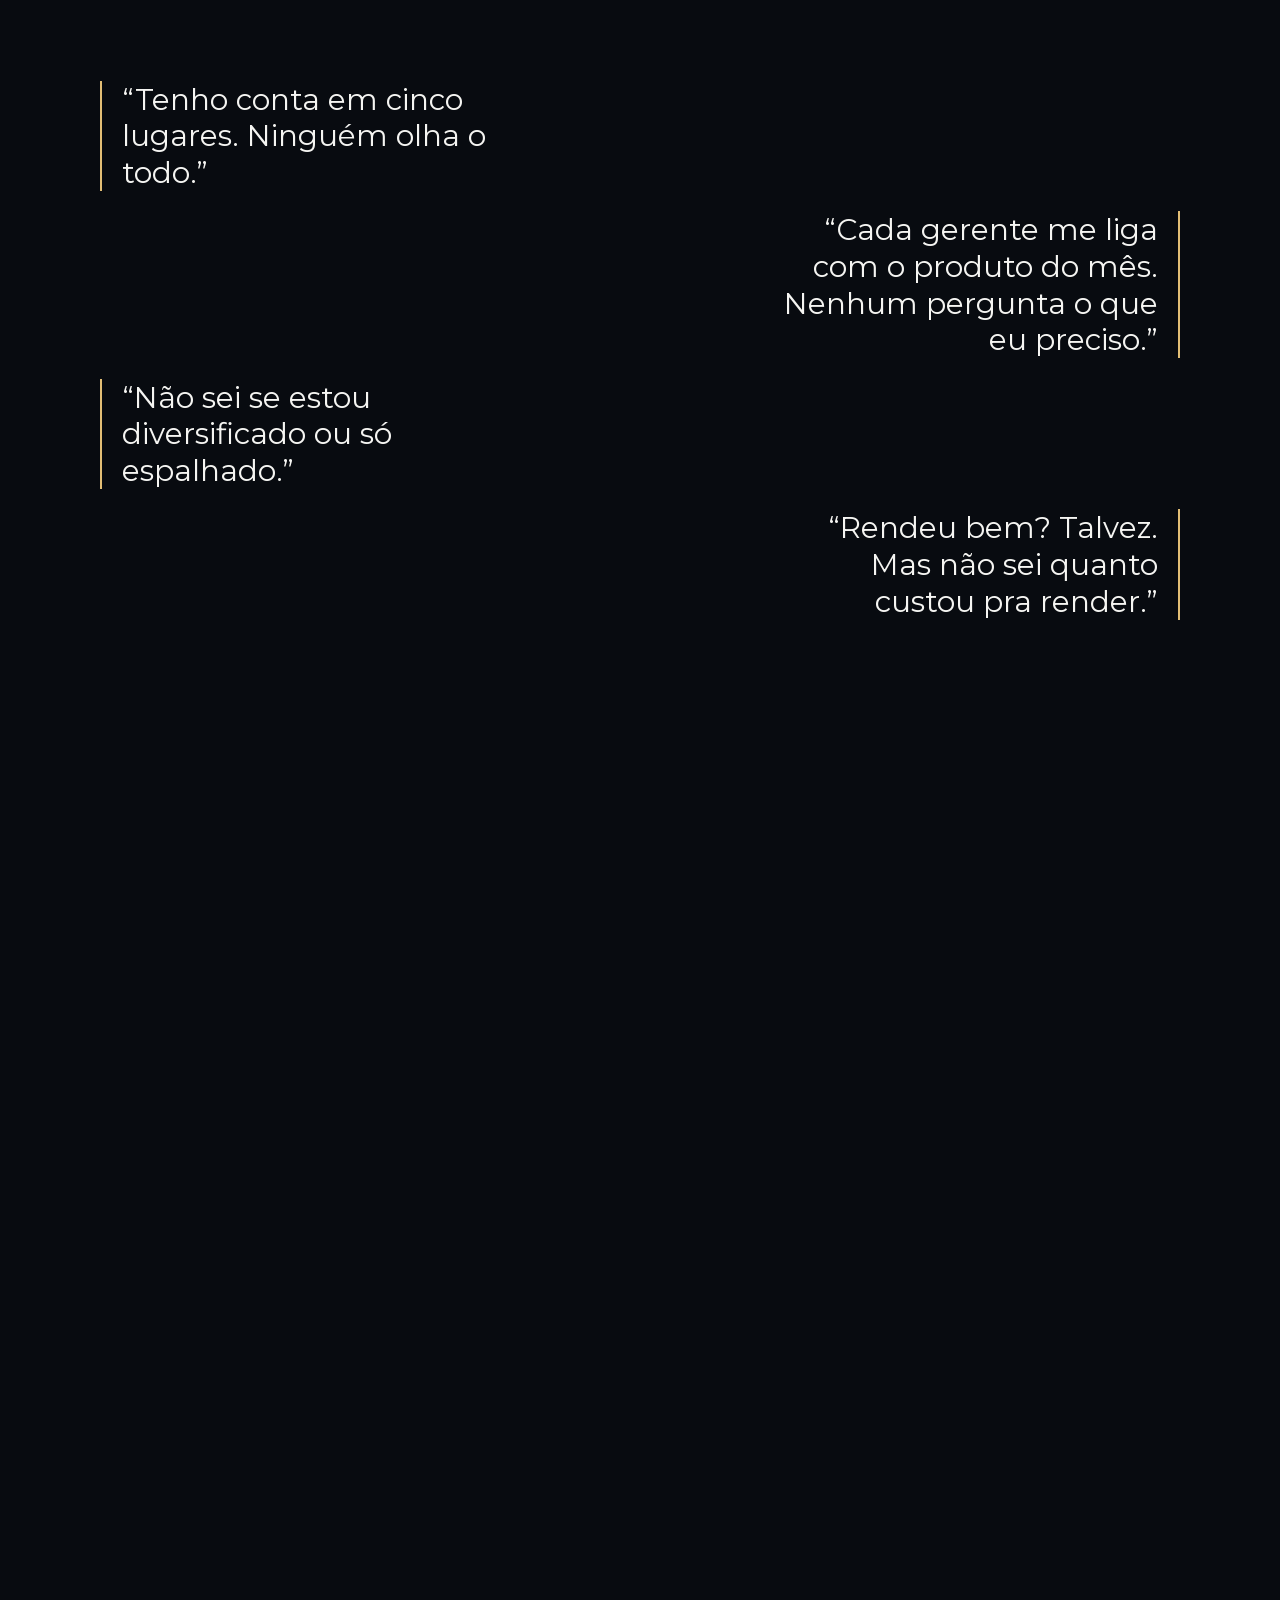
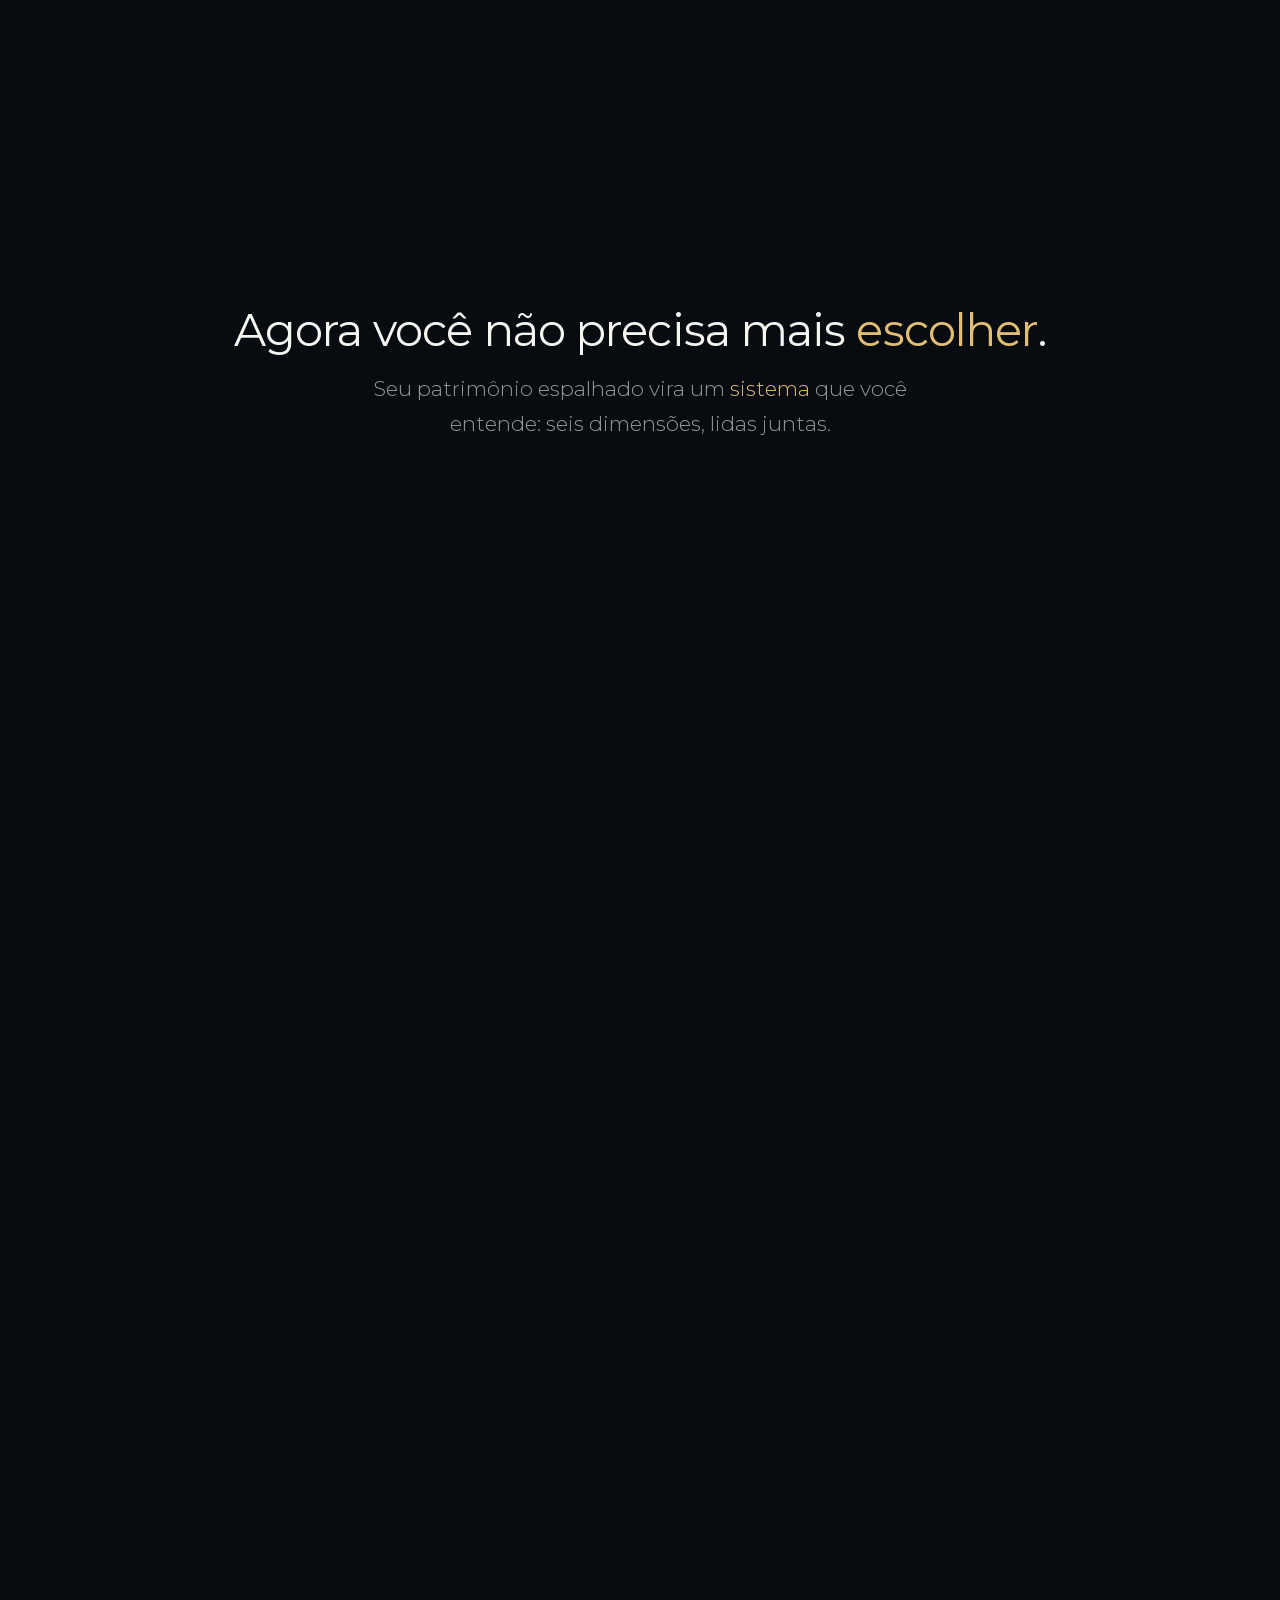
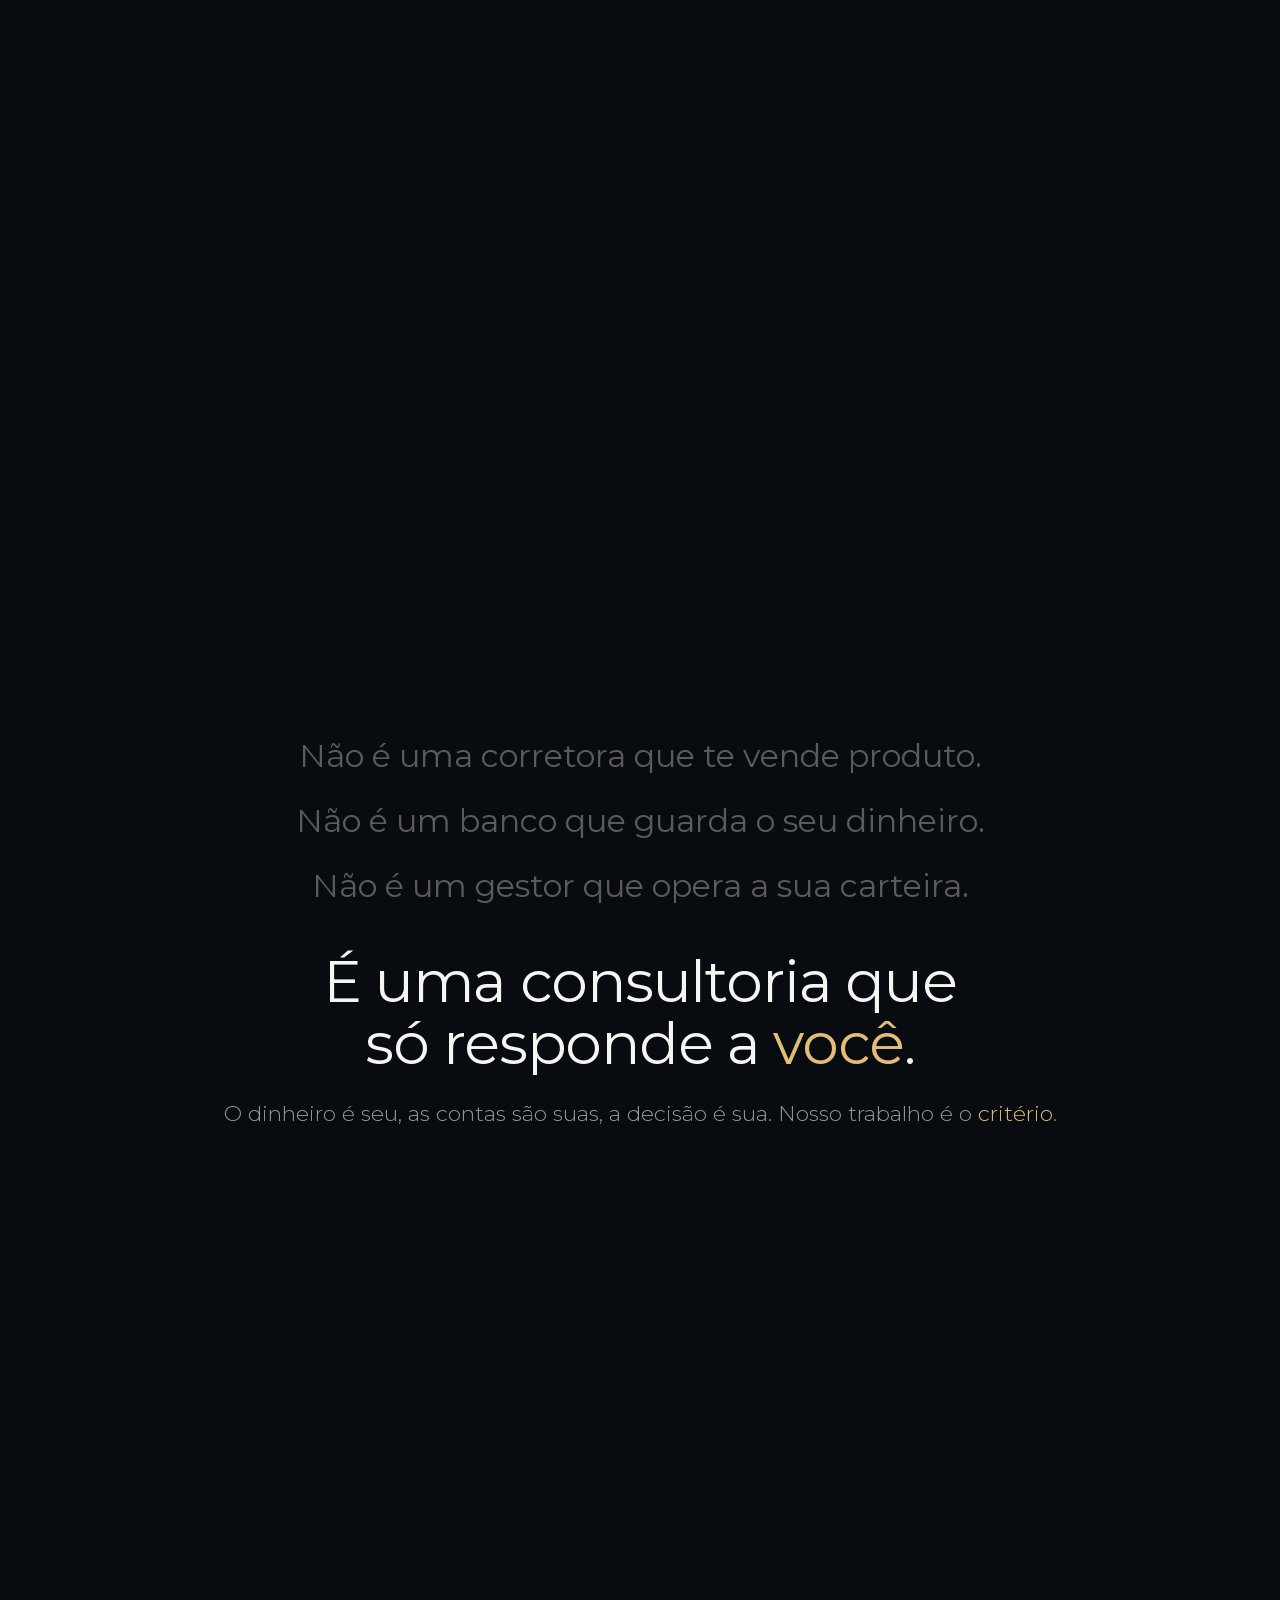
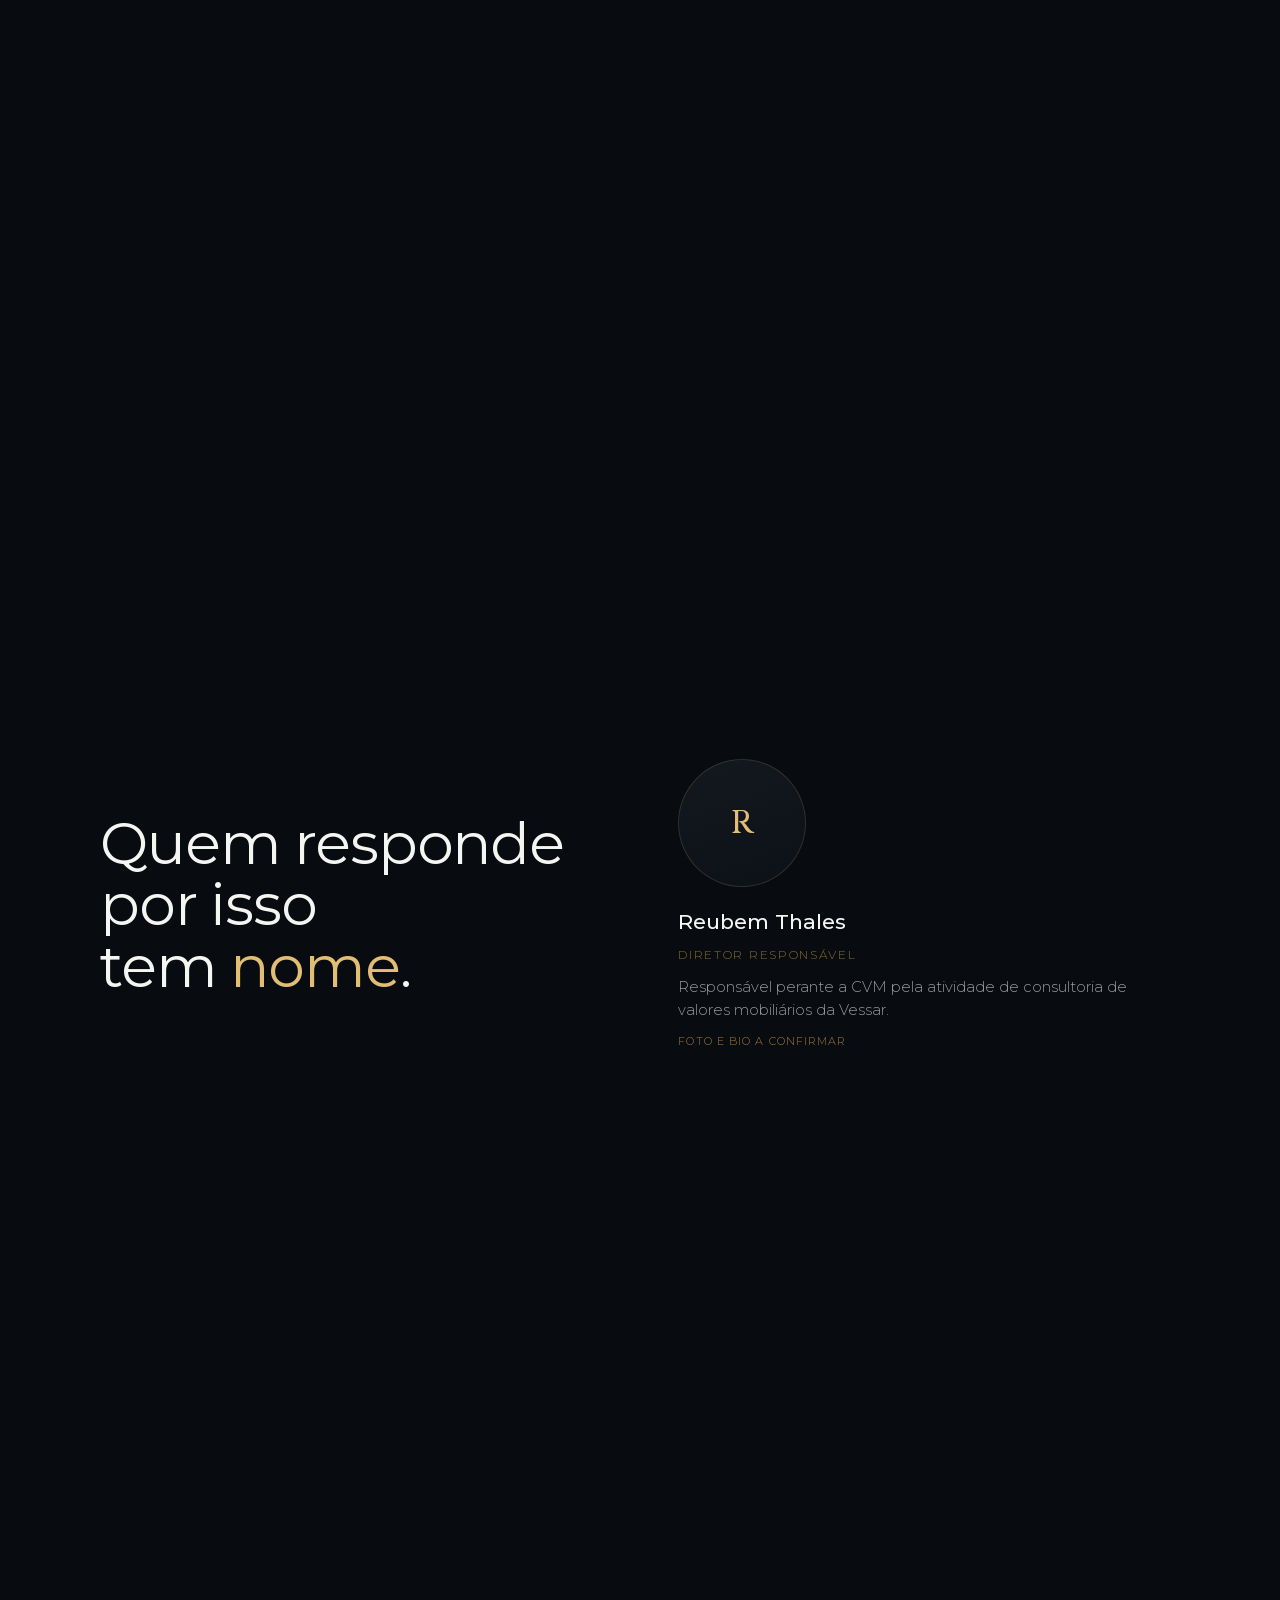
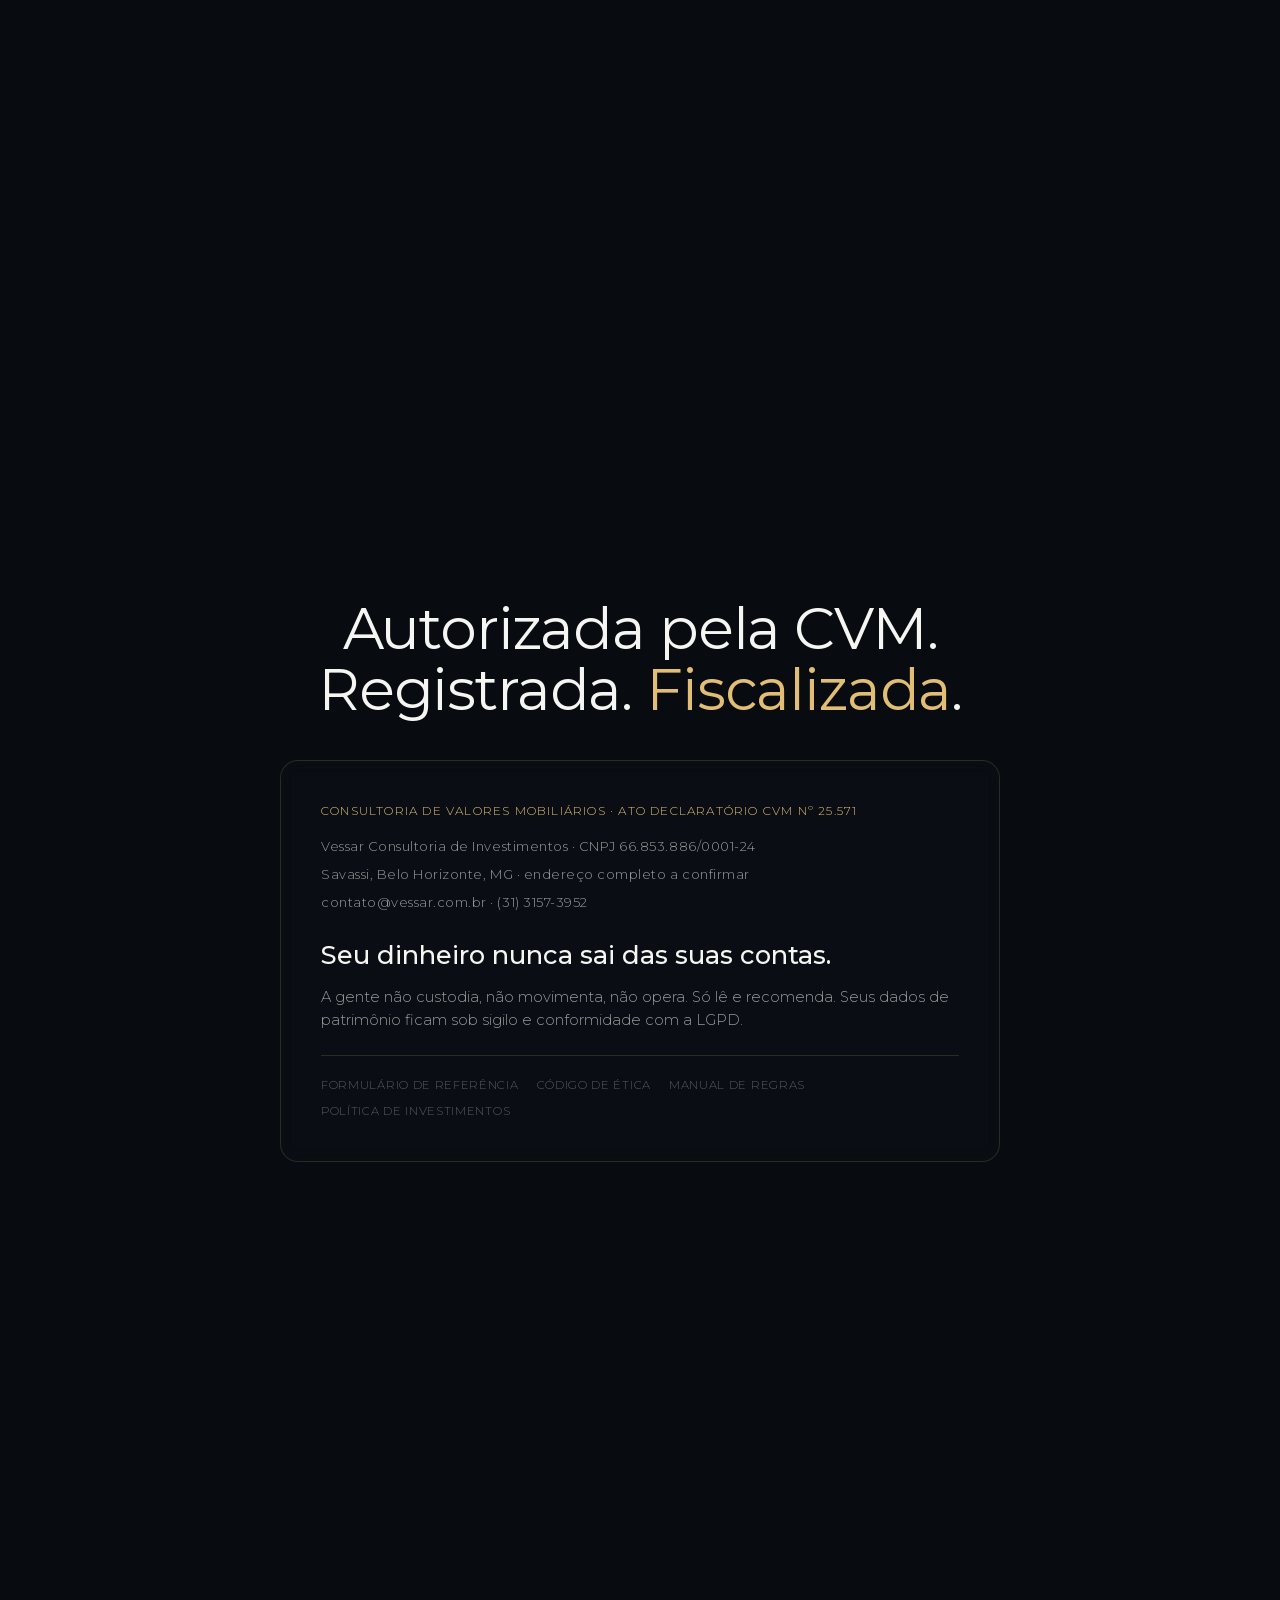
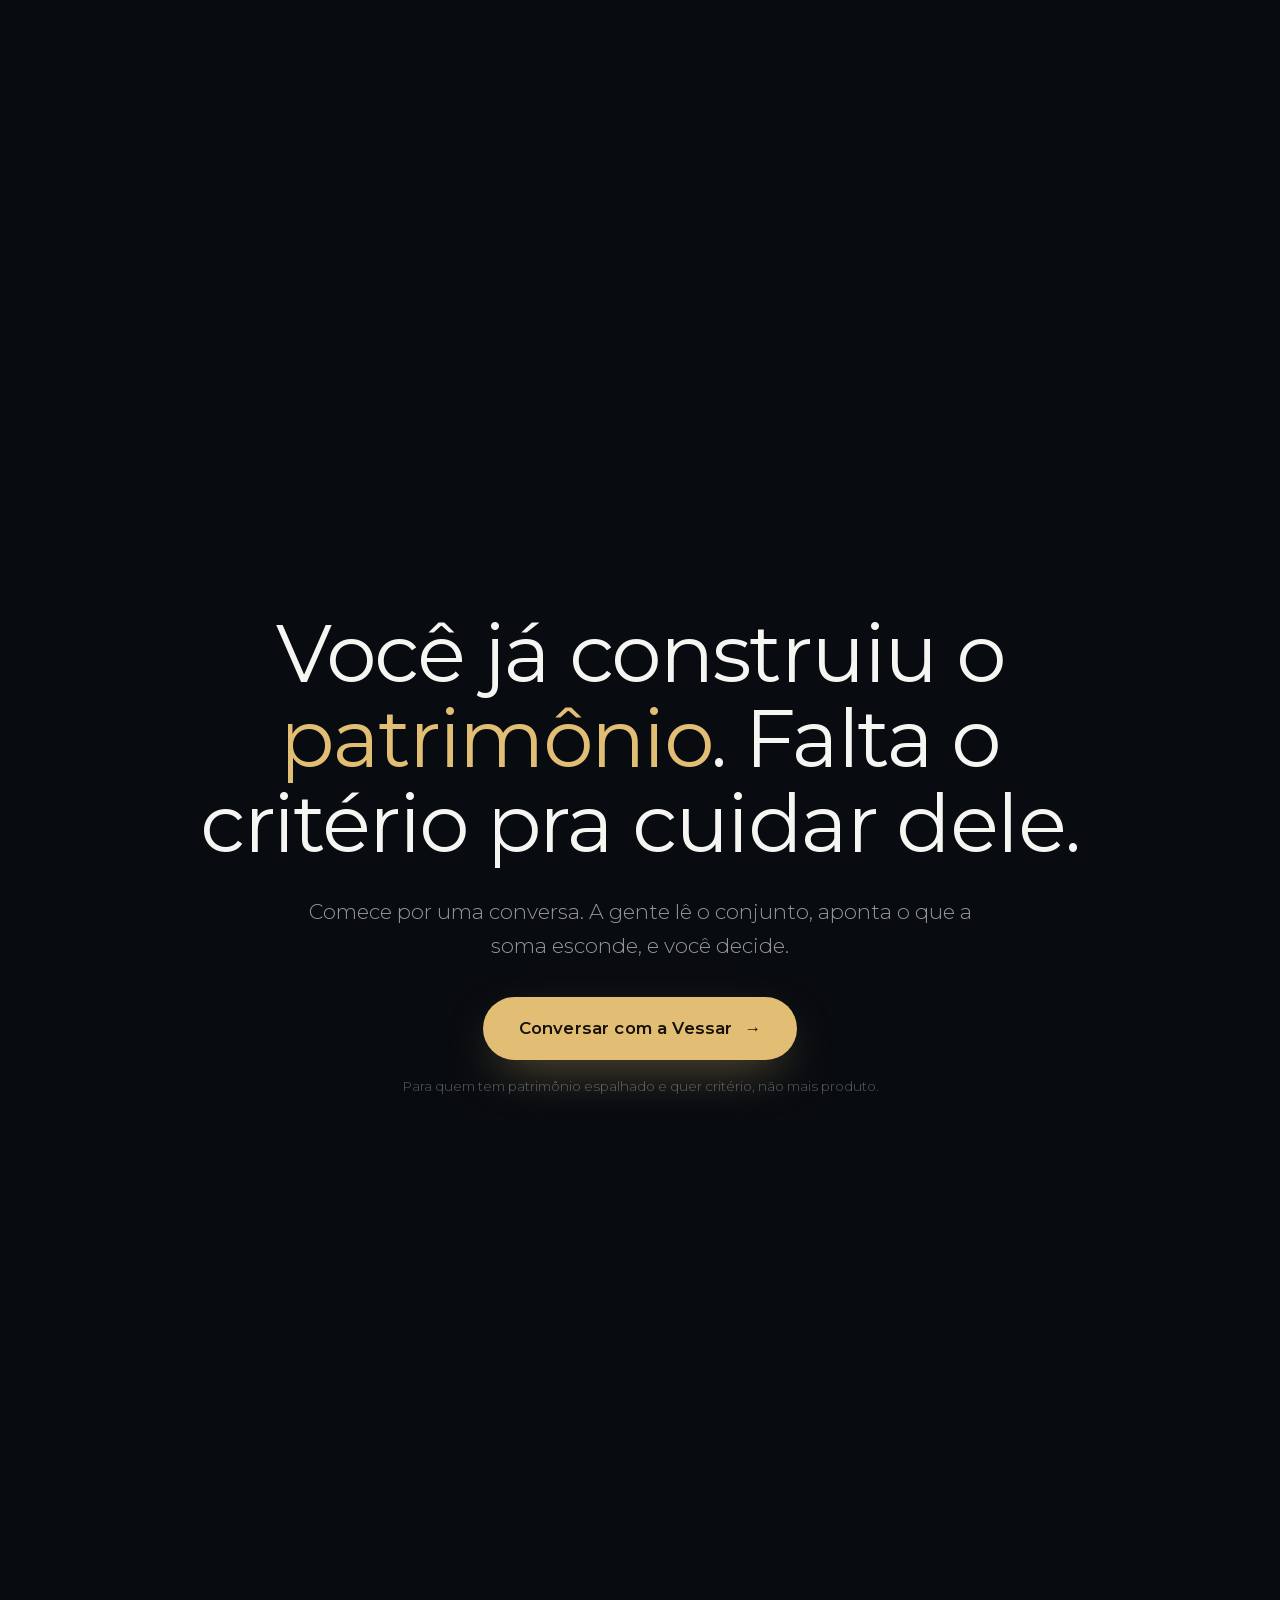
==== commit fd679aca: "feat: continuous point-system (Revert-level) + logo-to-particles hero + many fixes Motor: - ONE cont" ====
--- a/index.html
+++ b/index.html
@@ -27,7 +27,7 @@
   <!-- Chrome -->
   <header class="chrome">
     <a class="wordmark" href="#" aria-label="Vessar, início">
-      <span class="wordmark__mark">V</span>
+      <img class="wordmark__v" src="assets/img/vessar-mark.svg" alt="" width="30" height="26">
       <span class="wordmark__name">VESSAR</span>
     </a>
     <button class="sound" id="soundBtn" aria-label="Ligar som ambiente" aria-pressed="false">
@@ -37,8 +37,8 @@
 
   <!-- Indicador de scroll -->
   <div class="scroll-hint" id="scrollHint">
-    <span>ROLAR</span>
-    <span class="scroll-hint__mouse"><i></i></span>
+    <span>scroll</span>
+    <span class="scroll-hint__line"></span>
   </div>
 
   <!-- Rótulos das 6 dimensões: posicionados nos vértices do hexágono de partículas -->
@@ -62,15 +62,15 @@
     </section>
 
     <!-- Beat 02 · Tese de mercado -->
-    <section class="beat" data-beat="2" data-theme="dark">
+    <section class="beat beat--upper" data-beat="2" data-theme="dark">
       <div class="beat__inner"><div class="beat__box">
         <h2 class="statement statement--sm rise">Aconselhar sem vender deixou de ser <span class="hl">exceção</span>.</h2>
-        <p class="lead rise">O mercado está migrando para modelos mais alinhados ao cliente: menos empurrão de produto, mais critério, mais transparência sobre o que cada escolha custa.</p>
+        <p class="lead lead--mid rise">O mercado está migrando para modelos mais alinhados ao cliente: menos empurrão de produto, mais critério, mais transparência sobre o que cada escolha custa.</p>
       </div></div>
     </section>
 
     <!-- Beat 03 · A escolha -->
-    <section class="beat" data-beat="3" data-theme="dark">
+    <section class="beat beat--upper" data-beat="3" data-theme="dark">
       <div class="beat__inner"><div class="beat__box">
         <div class="fork">
           <div class="fork__side rise">
@@ -128,15 +128,17 @@
 
     <!-- Beat 08 · Rosto humano -->
     <section class="beat" data-beat="8" data-theme="light">
-      <div class="beat__inner"><div class="beat__box">
-        <h2 class="statement statement--sm rise">Quem responde por isso tem <span class="hl">nome</span>.</h2>
-        <div class="people rise">
+      <div class="beat__inner"><div class="beat__box beat__box--split">
+        <div class="split__col rise">
+          <h2 class="statement statement--sm">Quem responde por isso tem <span class="hl">nome</span>.</h2>
+        </div>
+        <div class="split__col rise">
           <div class="person">
             <div class="person__photo">R</div>
             <p class="person__name">Reubem Thales</p>
             <p class="person__role">Diretor Responsável</p>
             <p class="person__bio">Responsável perante a CVM pela atividade de consultoria de valores mobiliários da Vessar.</p>
-            <p class="tbc">Bio, trajetória e certificações a confirmar</p>
+            <p class="tbc">Foto e bio a confirmar</p>
           </div>
         </div>
       </div></div>
--- a/assets/css/style.css
+++ b/assets/css/style.css
@@ -138,6 +138,7 @@
   font-family: var(--display); font-weight: 600; font-size: 15px;
   color: var(--gold);
 }
+.wordmark__v { height: 30px; width: auto; display: block; }
 .wordmark__name {
   font-family: var(--display); font-weight: 600;
   font-size: 18px; letter-spacing: .16em; color: var(--fg);
@@ -192,12 +193,10 @@
   font-size: 10px; letter-spacing: .32em; color: var(--fg-dim);
   transition: opacity .5s;
 }
-.scroll-hint__mouse {
-  width: 20px; height: 32px; border: 1px solid var(--fg-dim); border-radius: 12px;
-  display: flex; justify-content: center; padding-top: 6px;
-}
-.scroll-hint__mouse i { width: 3px; height: 6px; border-radius: 3px; background: var(--gold); animation: wheel 1.6s var(--ease) infinite; }
-@keyframes wheel { 0% { opacity: 0; transform: translateY(-3px); } 40% { opacity: 1; } 100% { opacity: 0; transform: translateY(7px); } }
+.scroll-hint span { text-transform: lowercase; }
+.scroll-hint__line { width: 1px; height: 46px; background: linear-gradient(var(--fg-dimmer), transparent); position: relative; overflow: hidden; }
+.scroll-hint__line::after { content: ''; position: absolute; inset: 0 auto auto 0; width: 100%; height: 45%; background: linear-gradient(var(--gold), transparent); animation: scrolldrop 1.9s var(--ease) infinite; }
+@keyframes scrolldrop { 0% { transform: translateY(-110%); } 60%, 100% { transform: translateY(240%); } }
 .scroll-hint.is-hidden { opacity: 0; pointer-events: none; }
 
 /* ==========================================================================
@@ -440,6 +439,16 @@
 .hexlab b { display: block; font-weight: 600; font-size: clamp(.82rem, .7rem + .45vw, 1.02rem); color: var(--on-cream); letter-spacing: .01em; }
 .hexlab i { display: block; font-style: normal; font-size: 10.5px; color: var(--on-cream-dim); margin-top: 3px; letter-spacing: .01em; }
 
+/* beats 2 e 3 — conteúdo no topo pra liberar a malha/bifurcação embaixo */
+.beat--upper .beat__inner { align-items: start; padding-top: clamp(112px, 15vh, 200px); }
+.beat--upper .lead--mid { margin-top: clamp(120px, 22vh, 260px); }
+
+/* beat 8 — título à esquerda, pessoa à direita (desktop) */
+.beat__box--split { display: grid; grid-template-columns: 1fr 1fr; gap: clamp(30px, 6vw, 90px); align-items: center; text-align: left; }
+.beat__box--split .statement { text-align: left; }
+.split__col .person { text-align: left; margin: 0; width: auto; }
+.split__col .person__photo { margin: 0 0 18px; }
+
 /* ==========================================================================
    Rodapé
    ========================================================================== */
@@ -467,6 +476,11 @@
   .footer__grid { grid-template-columns: 1fr; gap: 22px; }
   .hexlab i { display: none; }
   .hexlab b { font-size: .8rem; }
+  .beat__box--split { grid-template-columns: 1fr; text-align: center; gap: 30px; }
+  .beat__box--split .statement { text-align: center; }
+  .split__col .person { text-align: center; margin-inline: auto; }
+  .split__col .person__photo { margin: 0 auto 18px; }
+  .beat--upper .lead--mid { margin-top: clamp(56px, 12vh, 130px); }
   .beat__inner { padding: 90px 22px; }
   .fork { grid-template-columns: 1fr; text-align: center; gap: 30px; }
   .fork__side, .fork__side:last-child { text-align: center; }
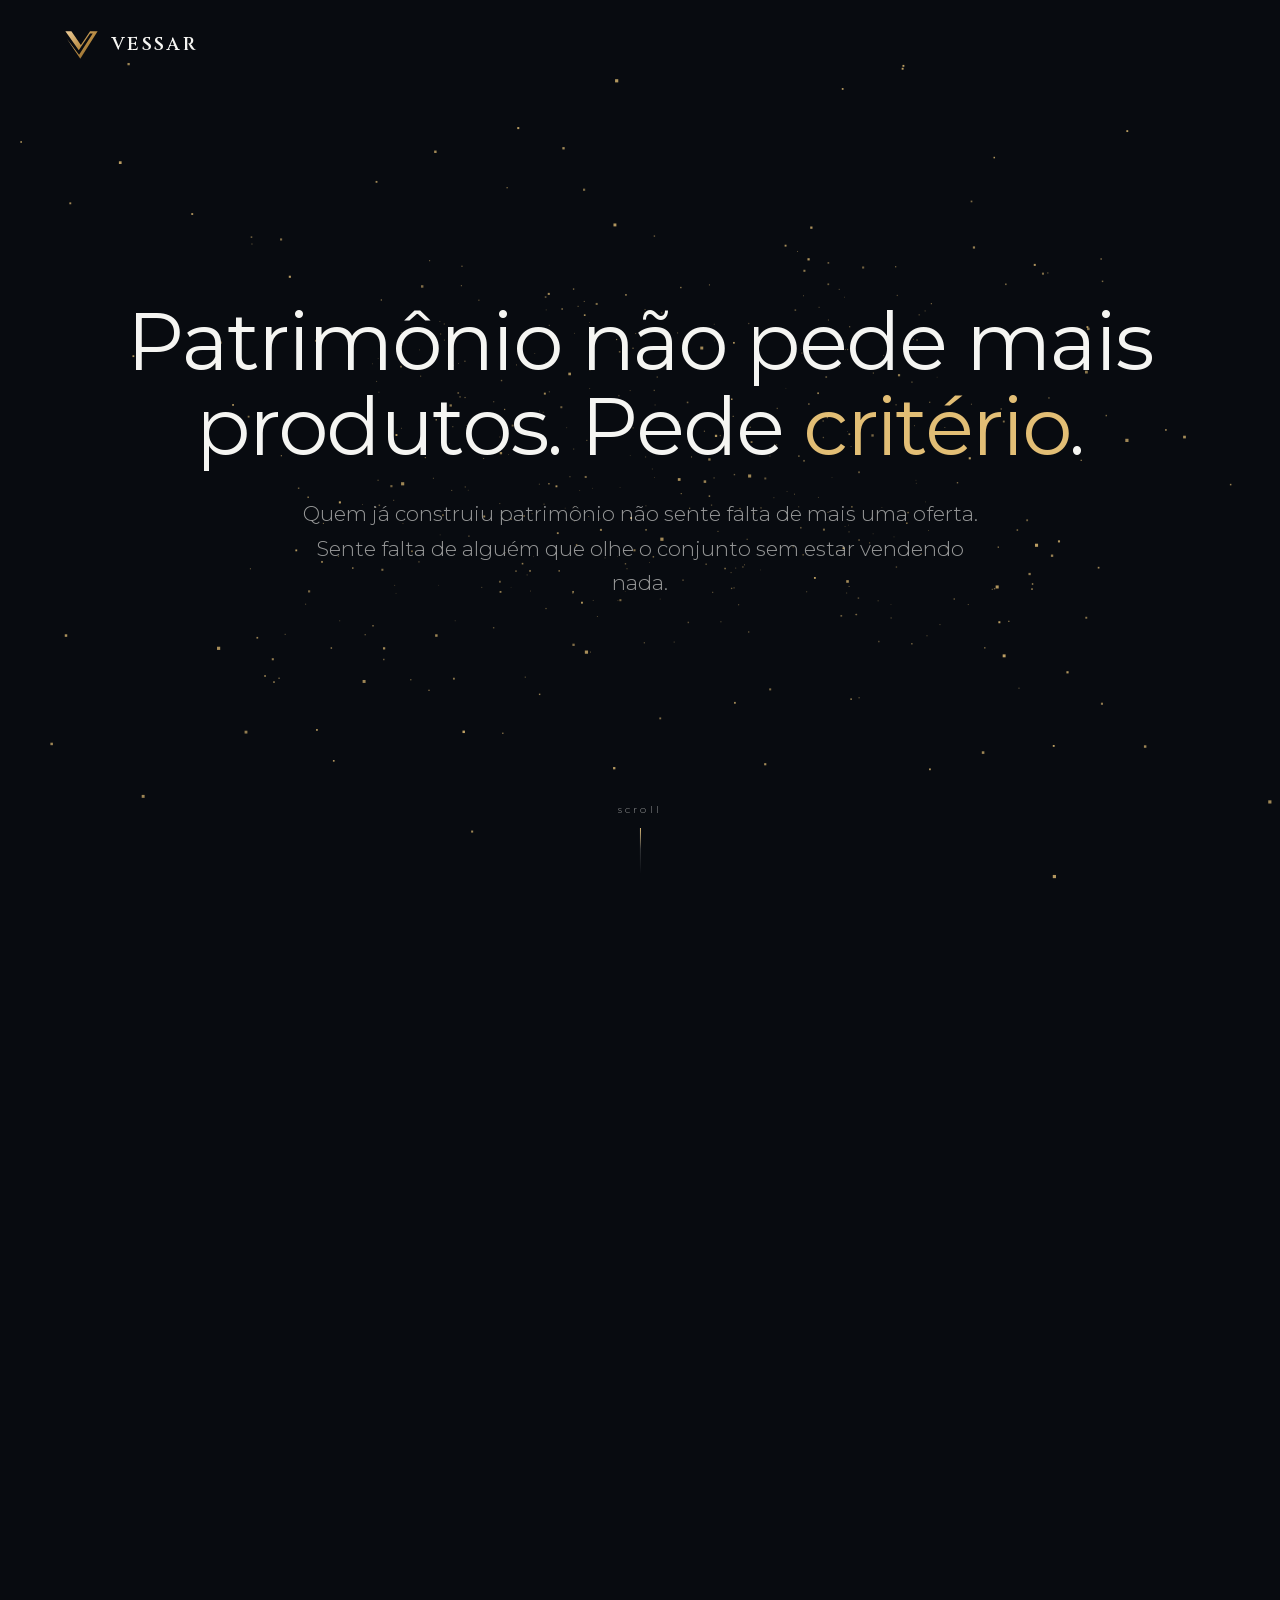
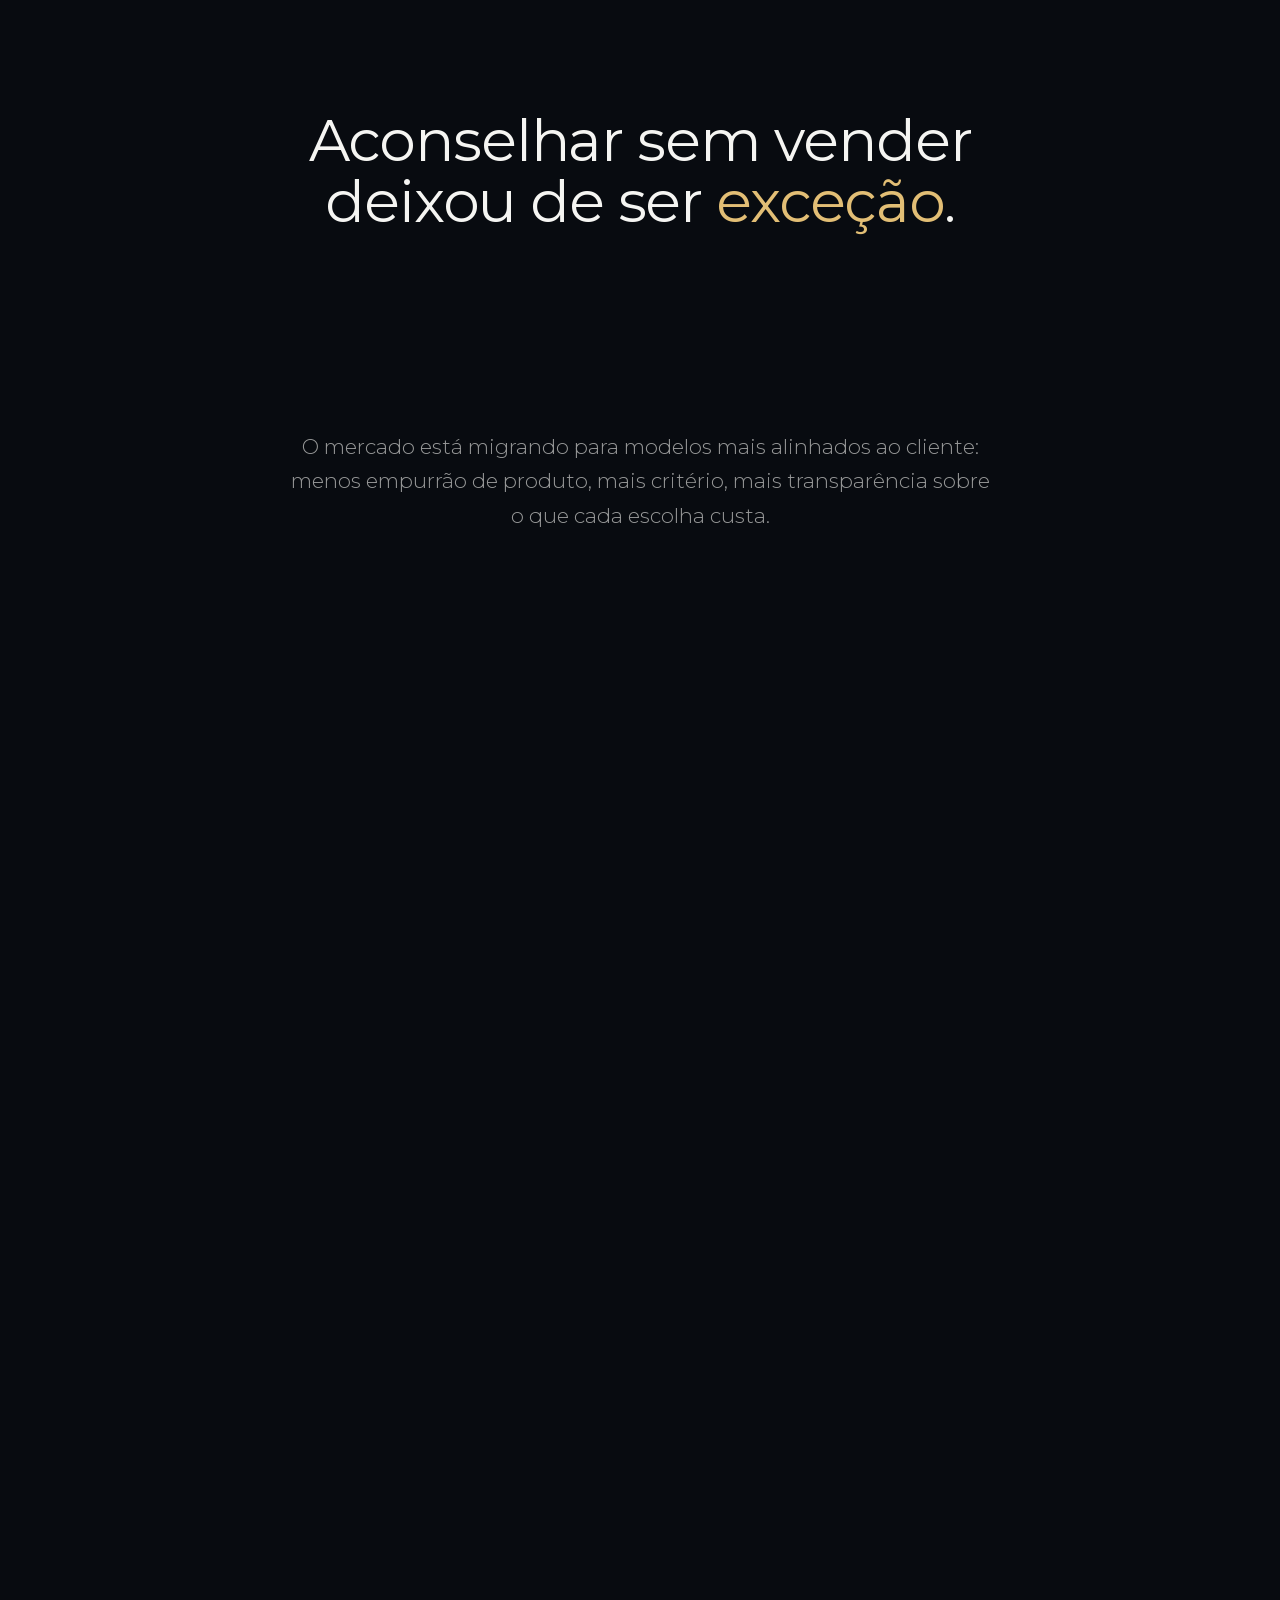
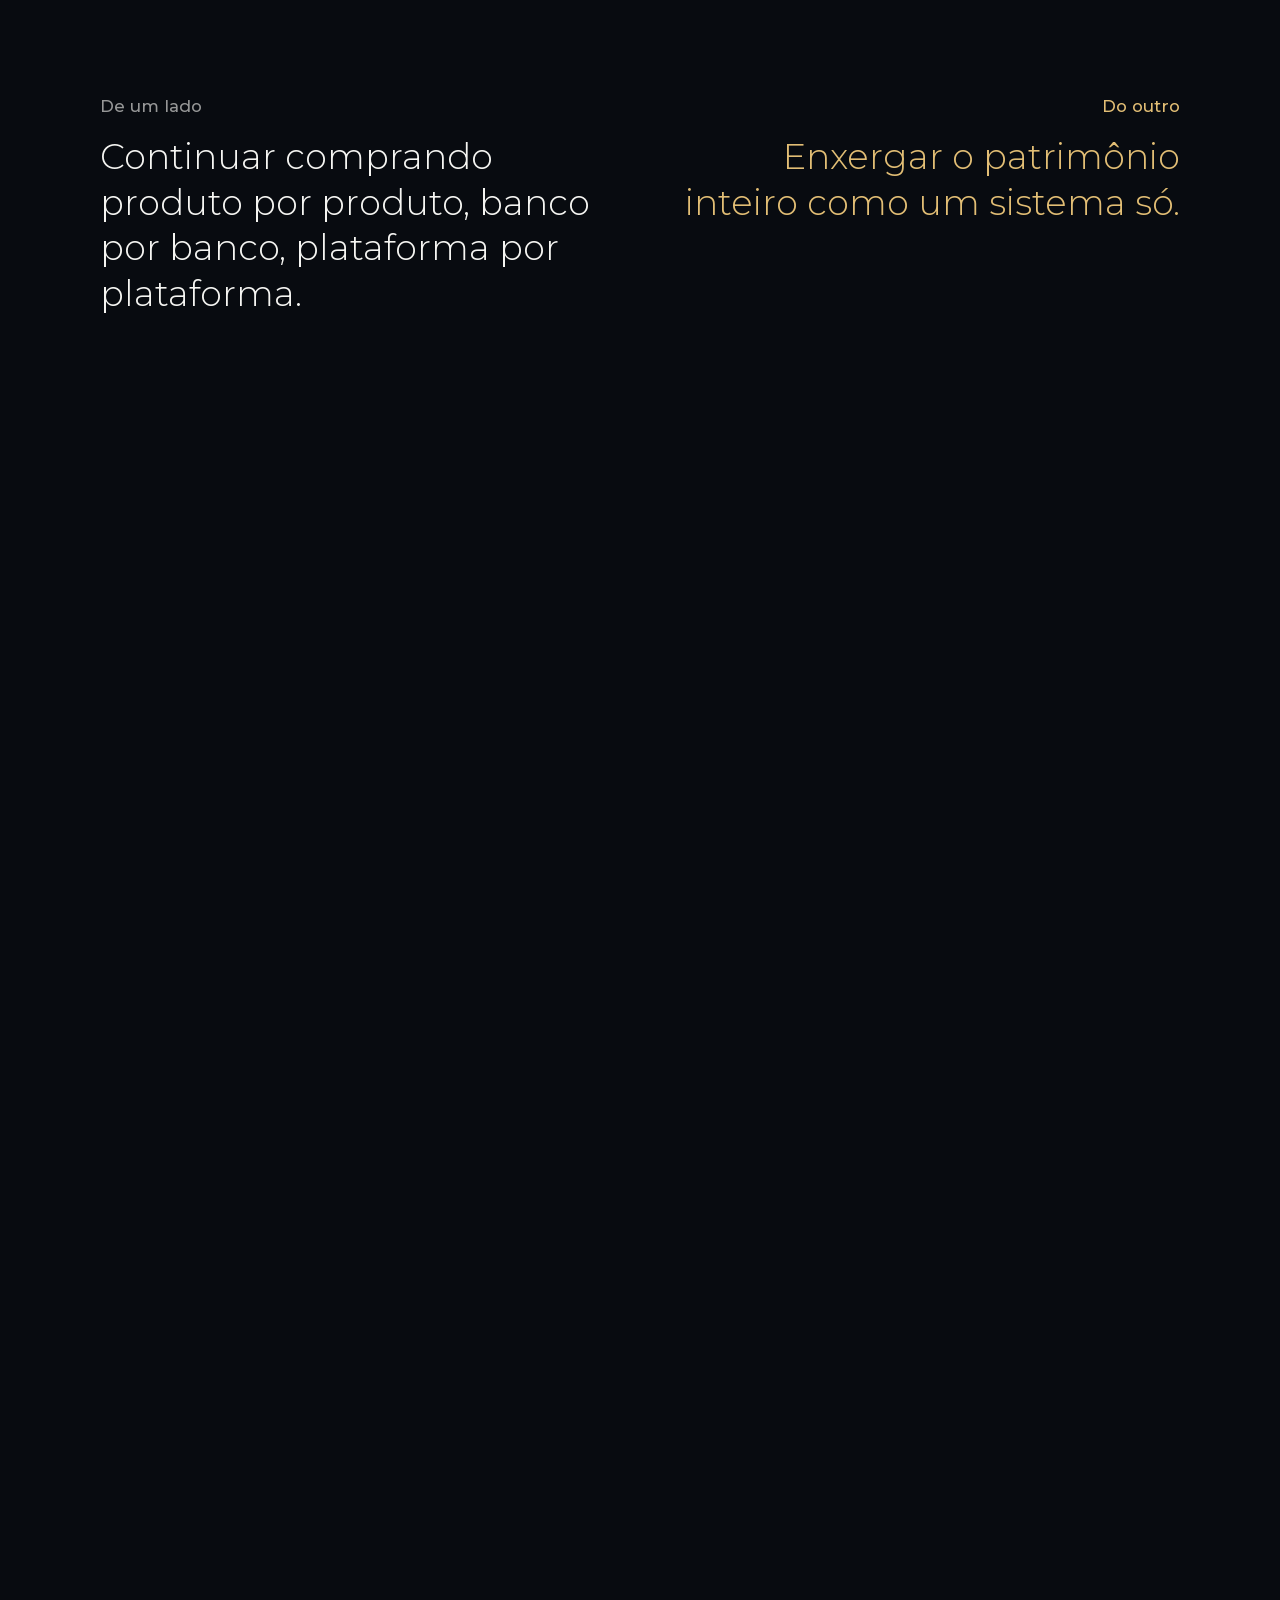
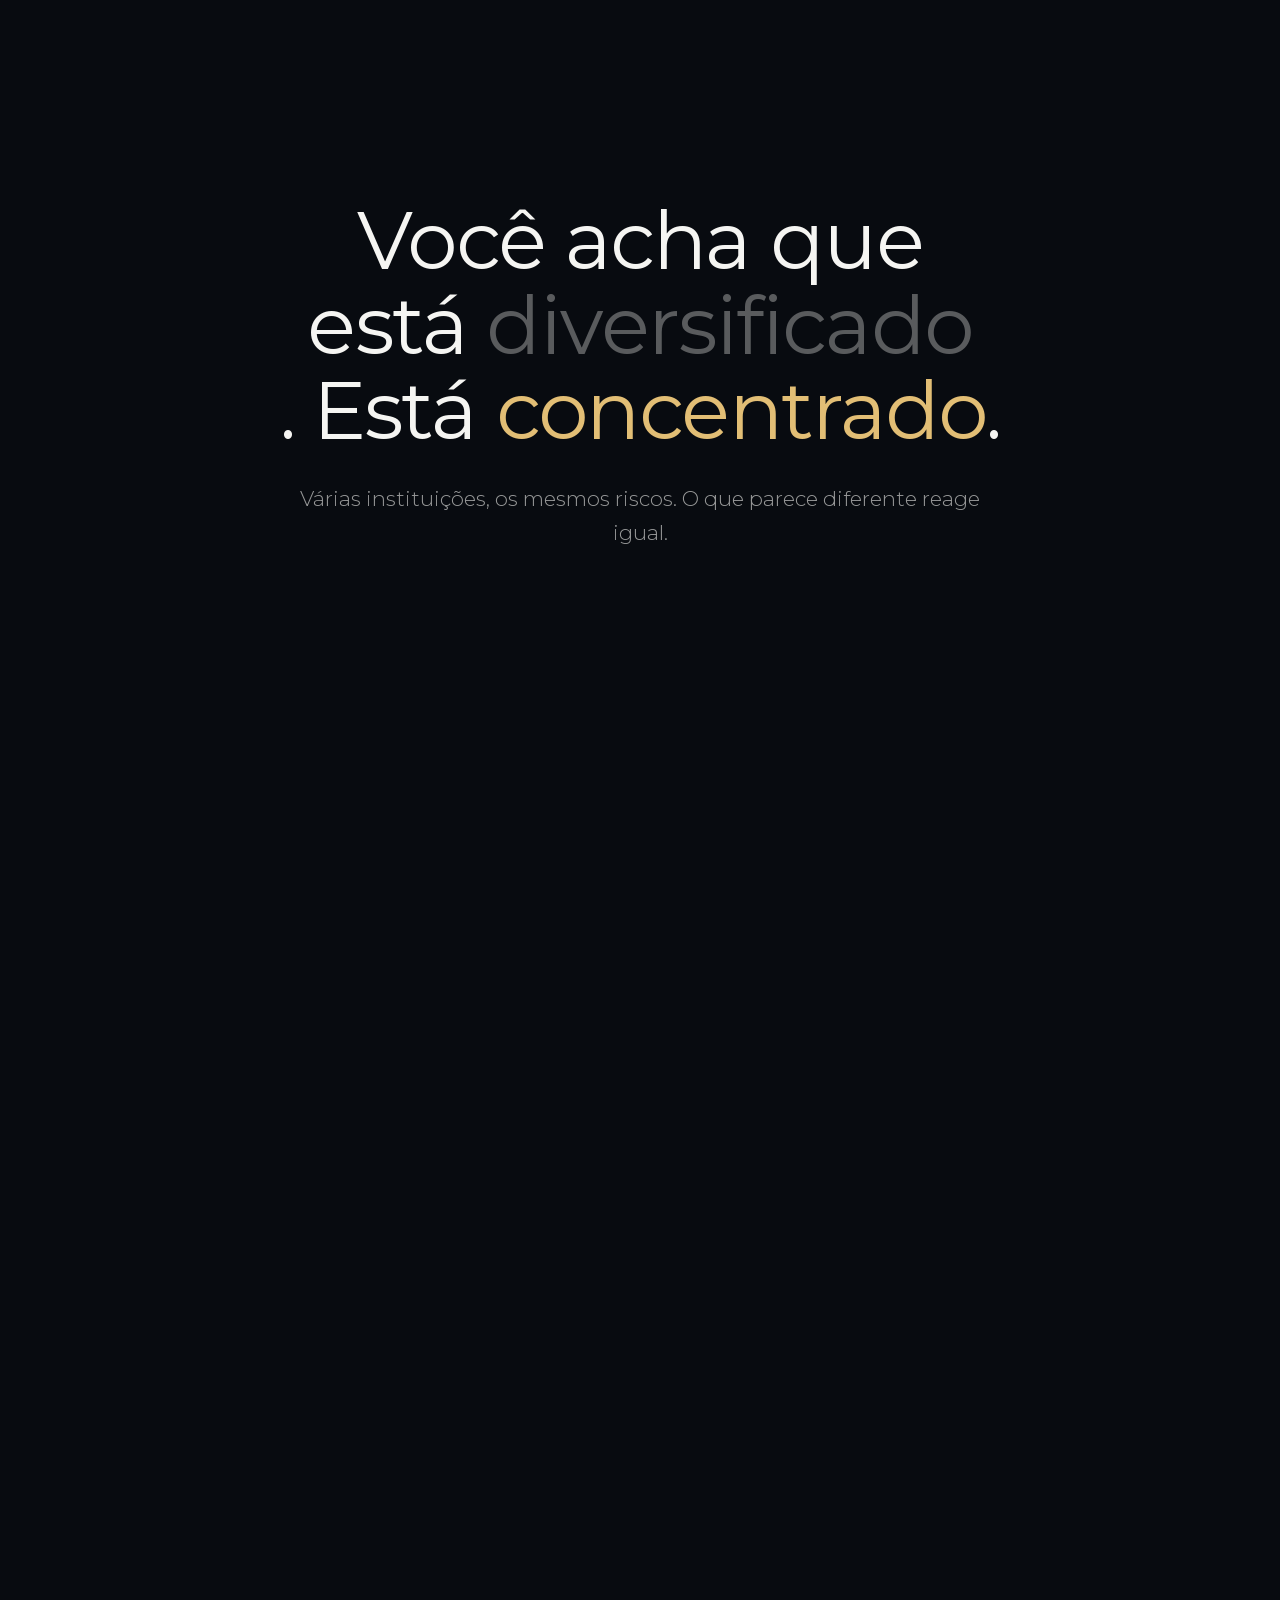
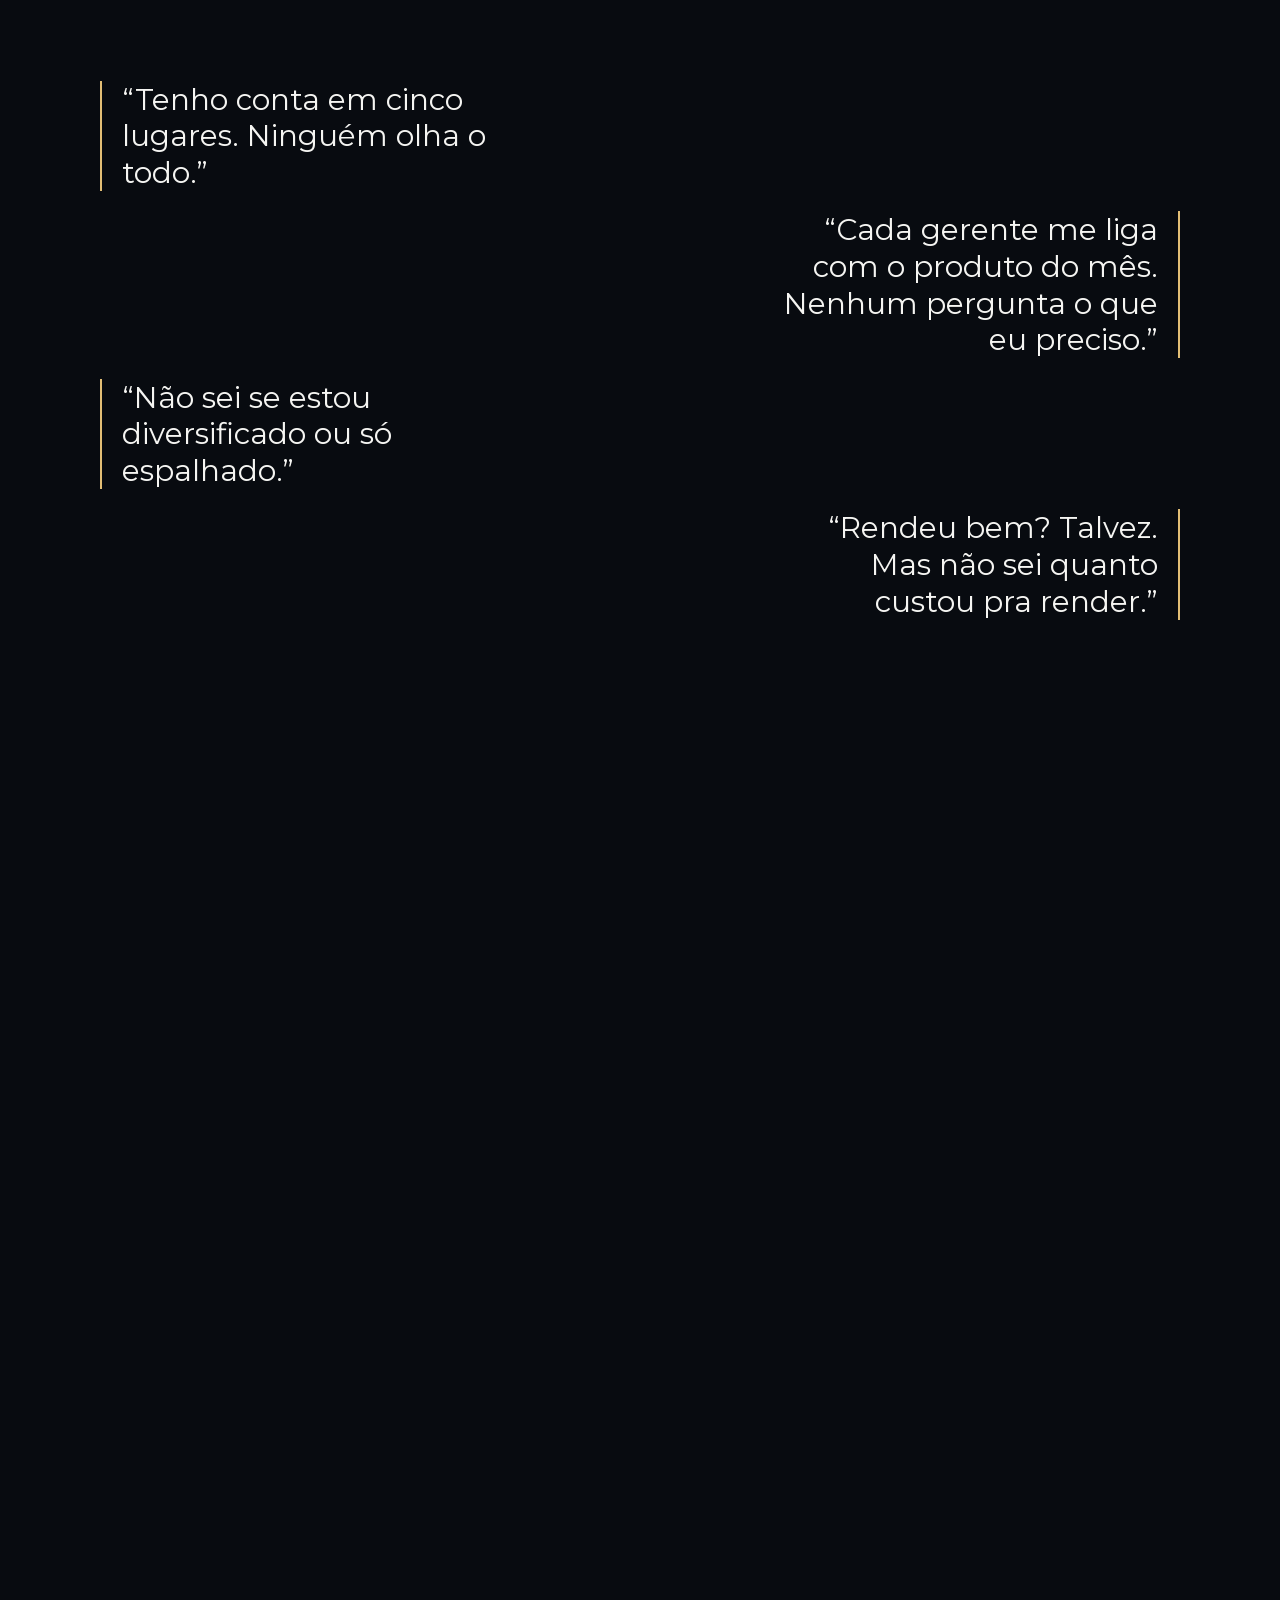
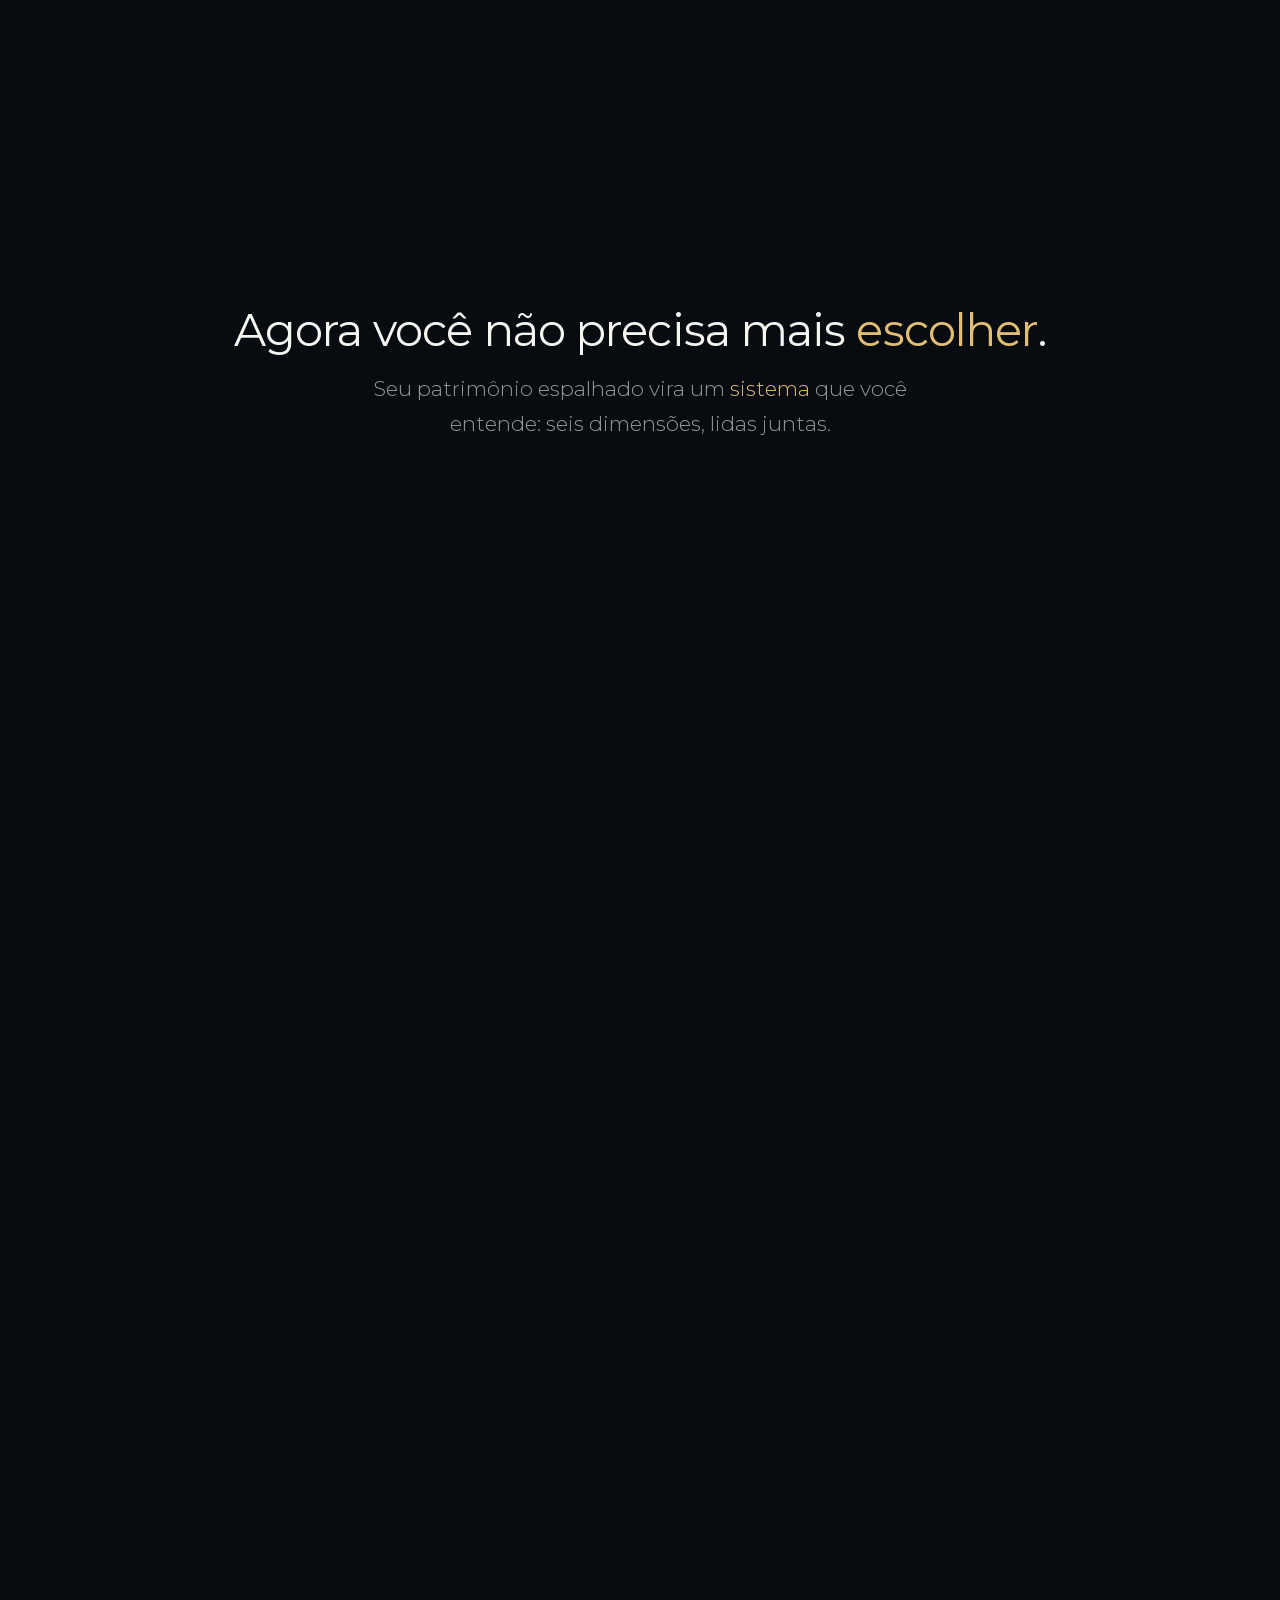
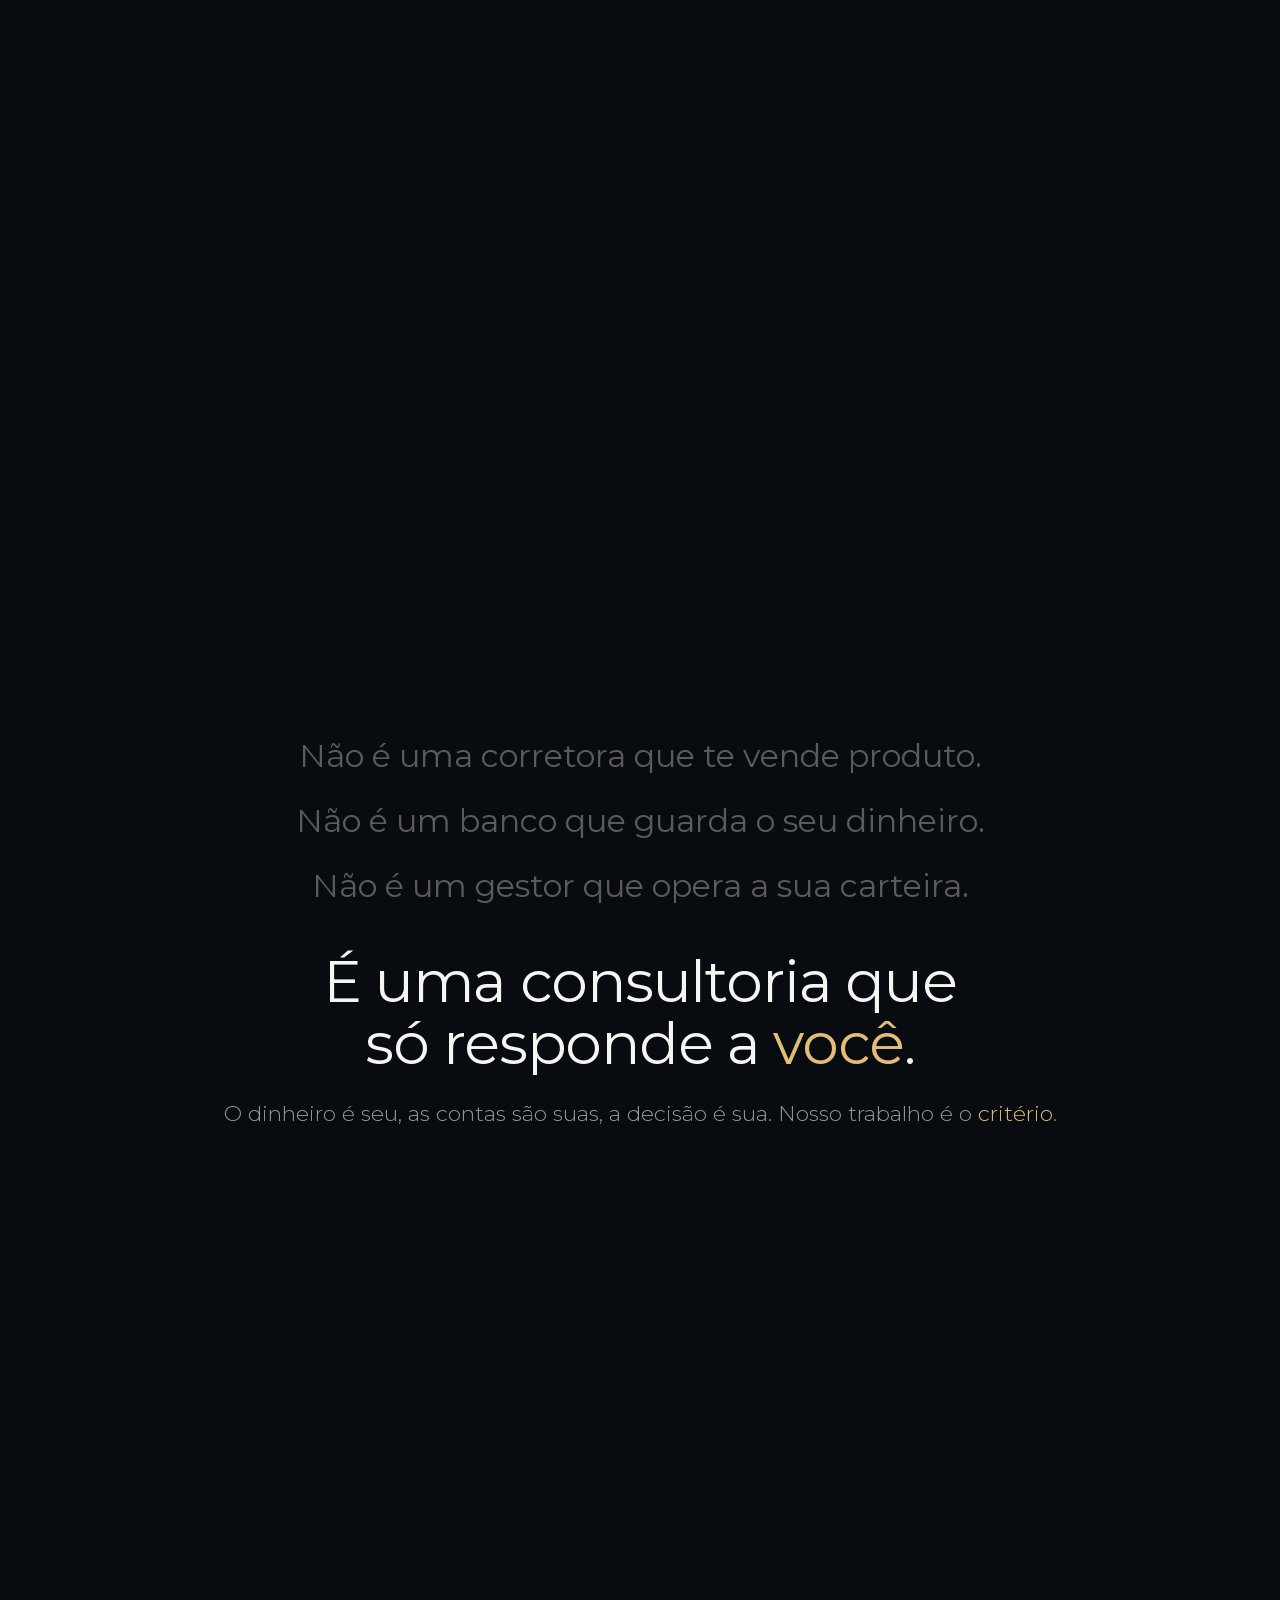
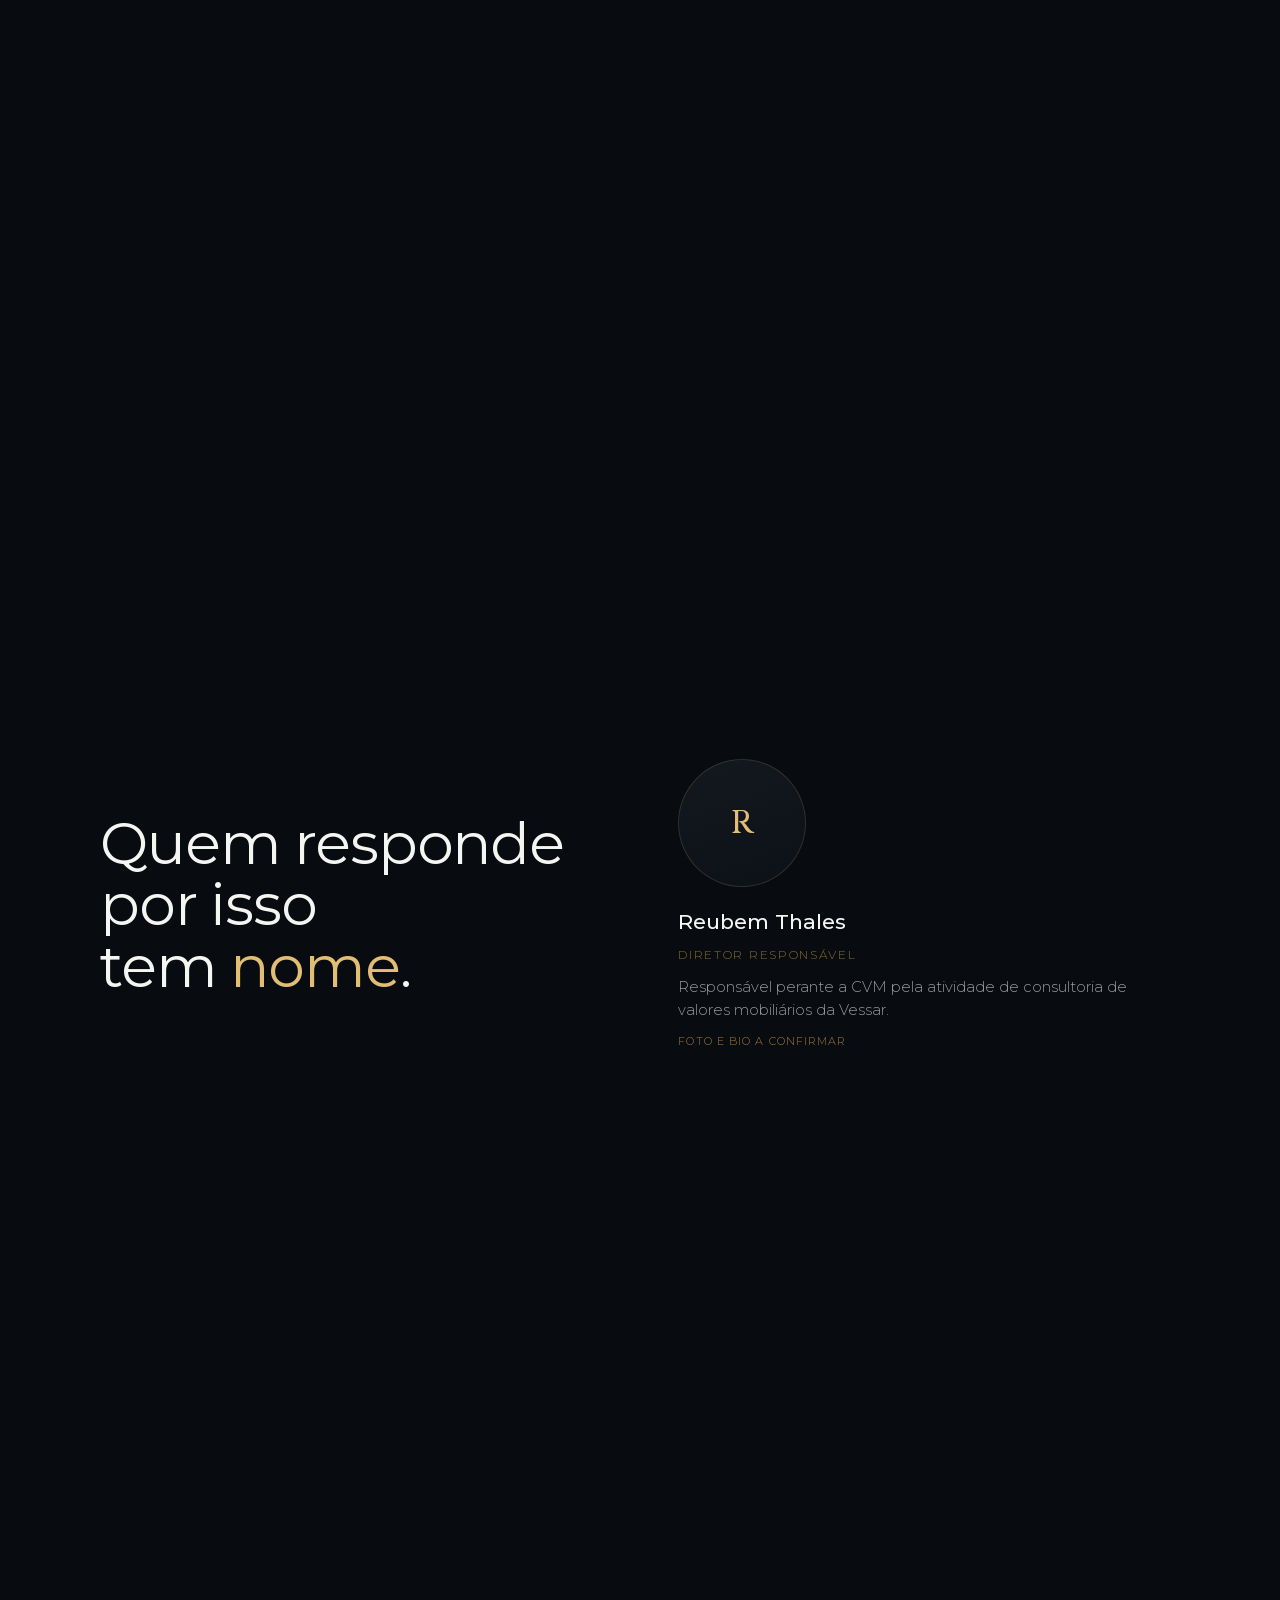
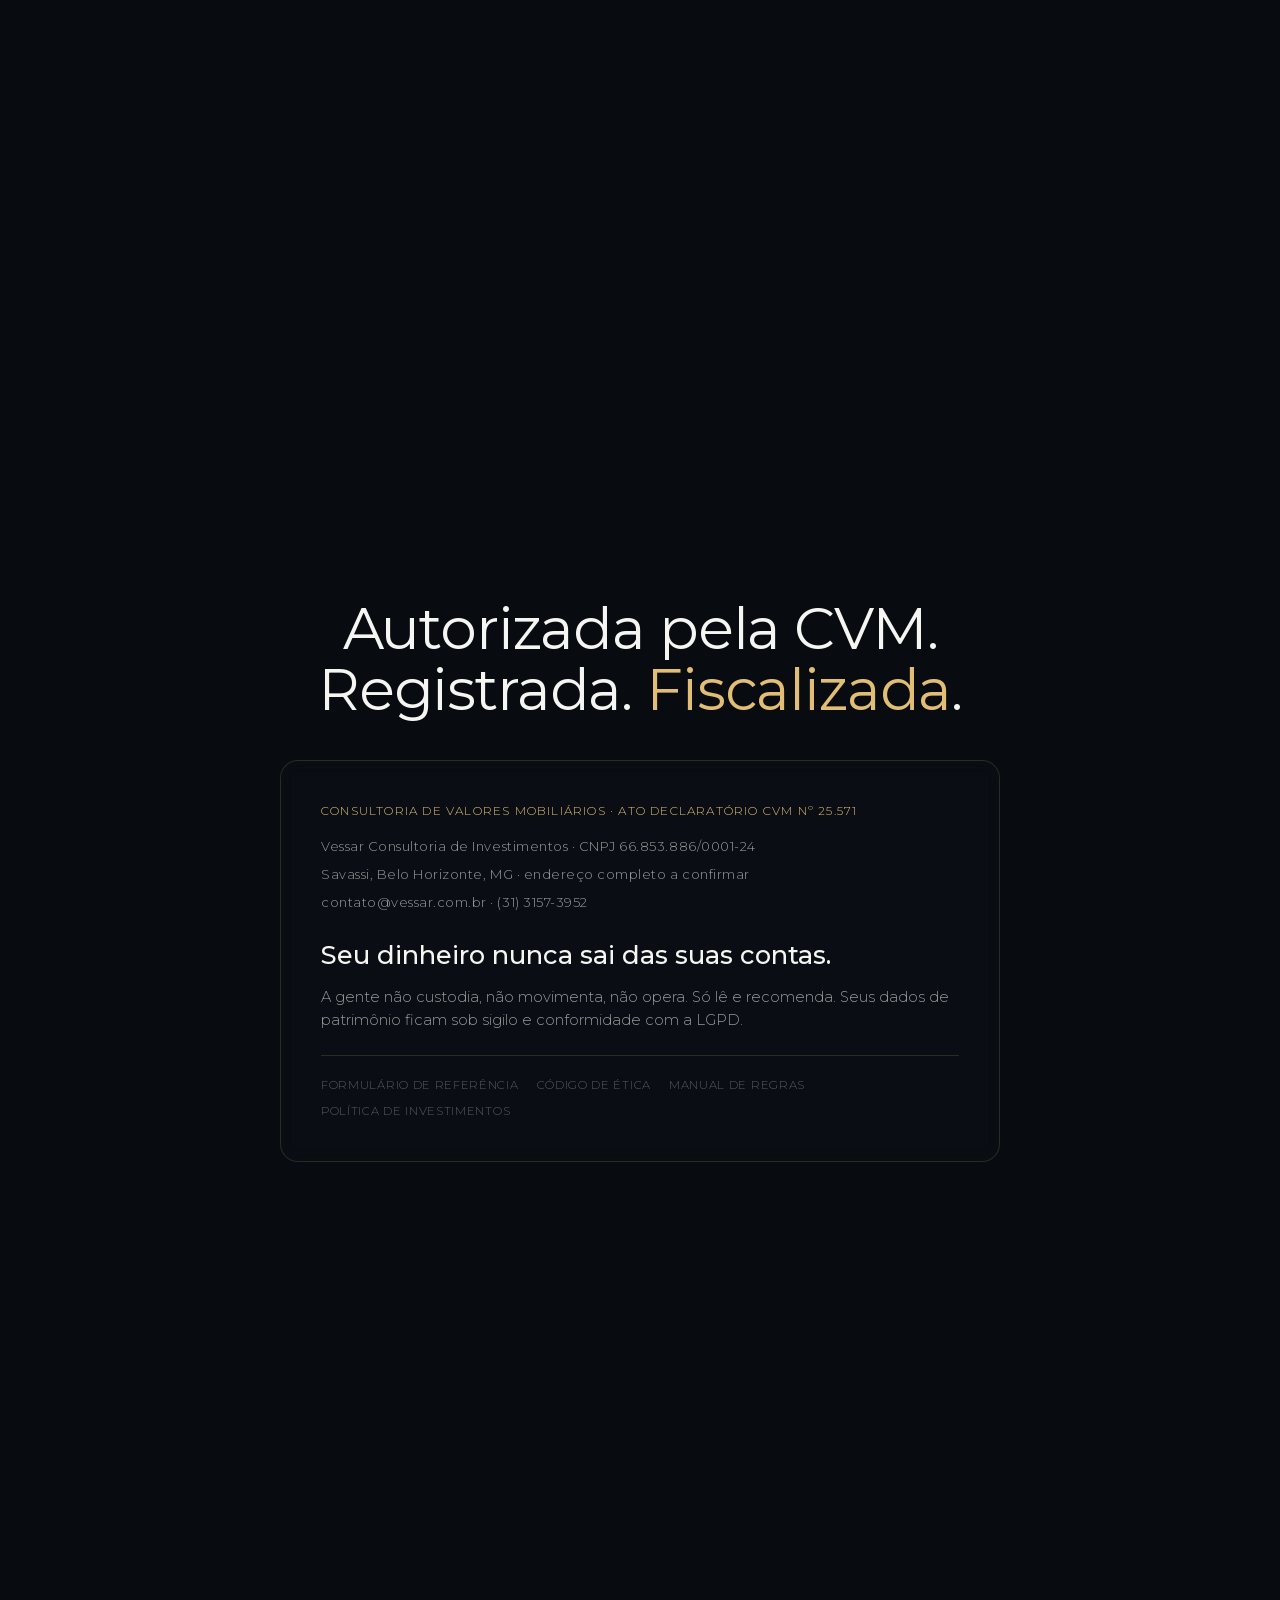
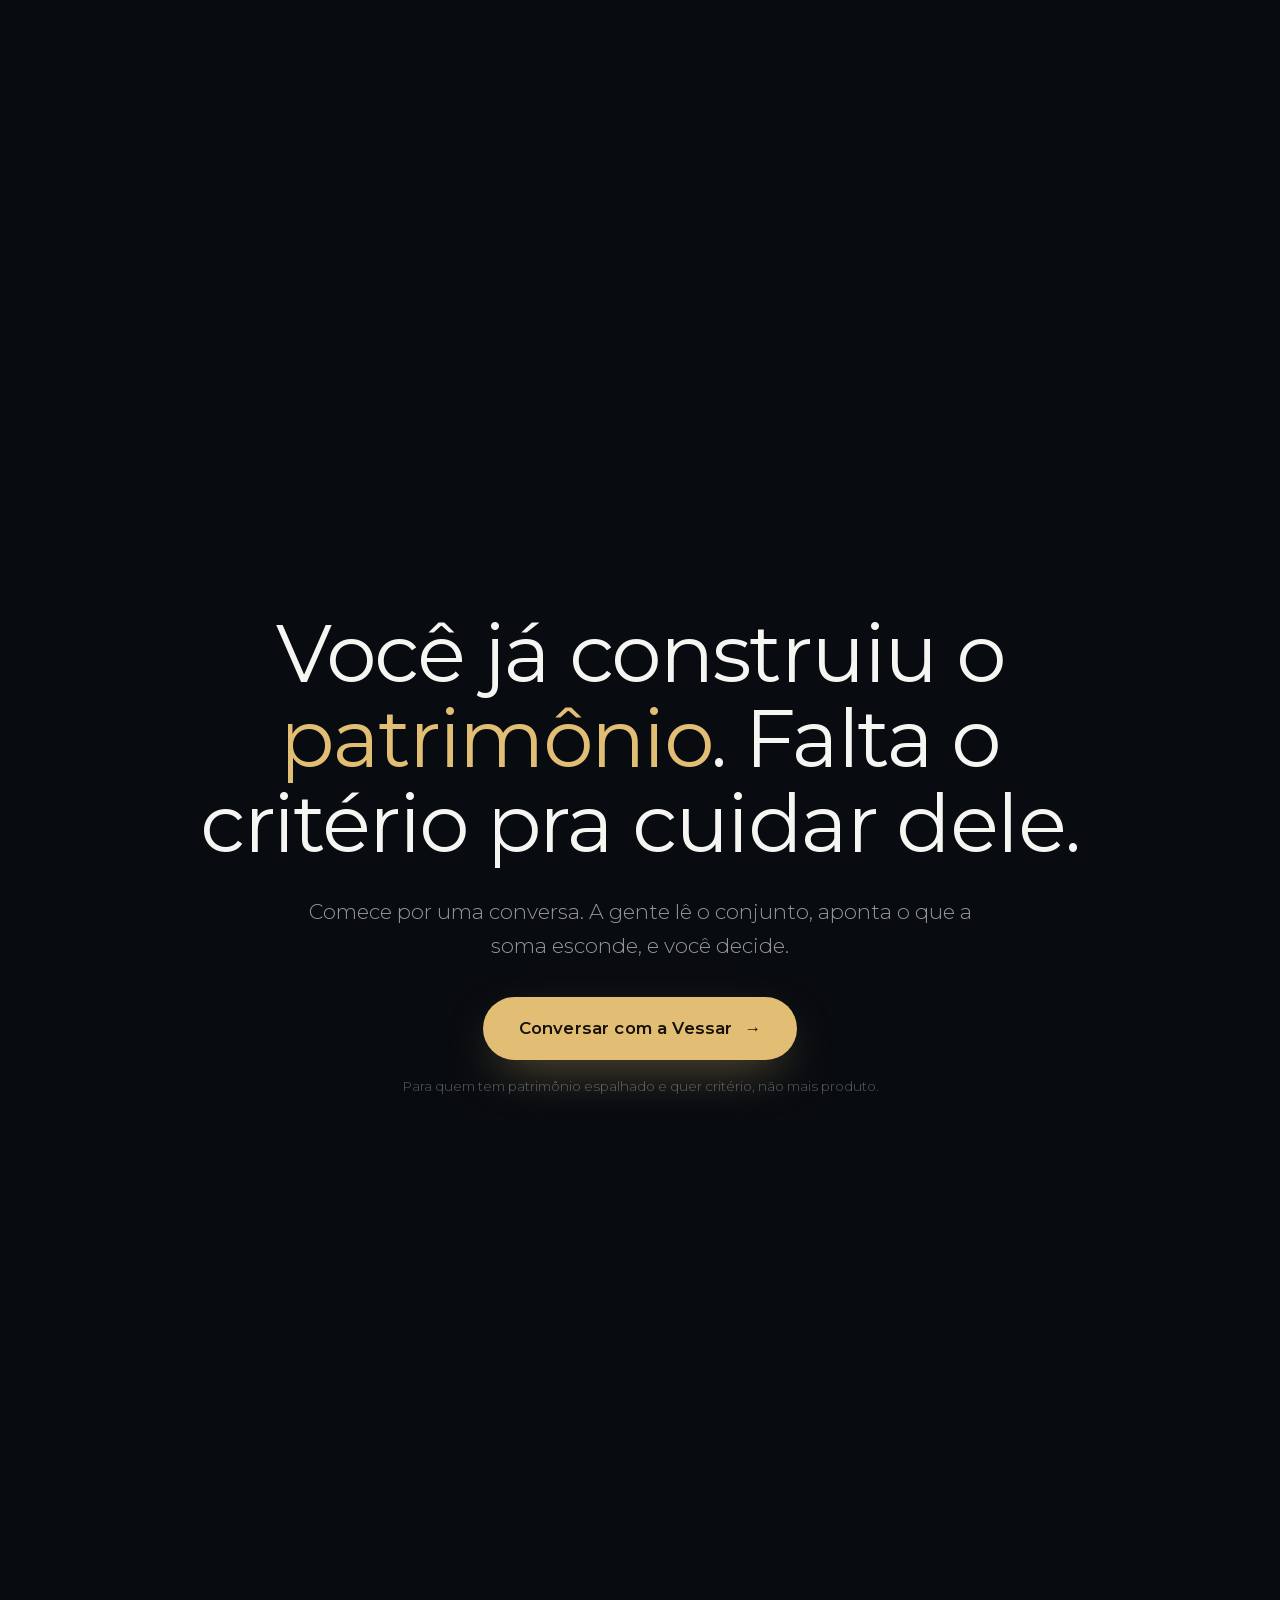
==== commit 630c9895: "fix: straight meshes, no-spoiler transitions, remove sound, favicon - meshes are straight now: curve" ====
--- a/index.html
+++ b/index.html
@@ -6,6 +6,8 @@
   <title>Vessar · Consultoria de Valores Mobiliários</title>
   <meta name="description" content="Patrimônio não pede mais produtos. Pede critério. Consultoria de valores mobiliários independente, autorizada pela CVM. A Vessar lê o seu patrimônio como um sistema e recomenda sem vender nada.">
   <meta name="theme-color" content="#080b10">
+  <link rel="icon" href="assets/img/vessar-mark.svg" type="image/svg+xml">
+  <link rel="mask-icon" href="assets/img/vessar-mark.svg" color="#e2be75">
   <meta property="og:title" content="Vessar · Consultoria de Valores Mobiliários">
   <meta property="og:description" content="Patrimônio não pede mais produtos. Pede critério.">
   <meta property="og:type" content="website">
@@ -30,9 +32,6 @@
       <img class="wordmark__v" src="assets/img/vessar-mark.svg" alt="" width="30" height="26">
       <span class="wordmark__name">VESSAR</span>
     </a>
-    <button class="sound" id="soundBtn" aria-label="Ligar som ambiente" aria-pressed="false">
-      <span class="sound__wave"><span></span><span></span><span></span><span></span></span>
-    </button>
   </header>
 
   <!-- Indicador de scroll -->
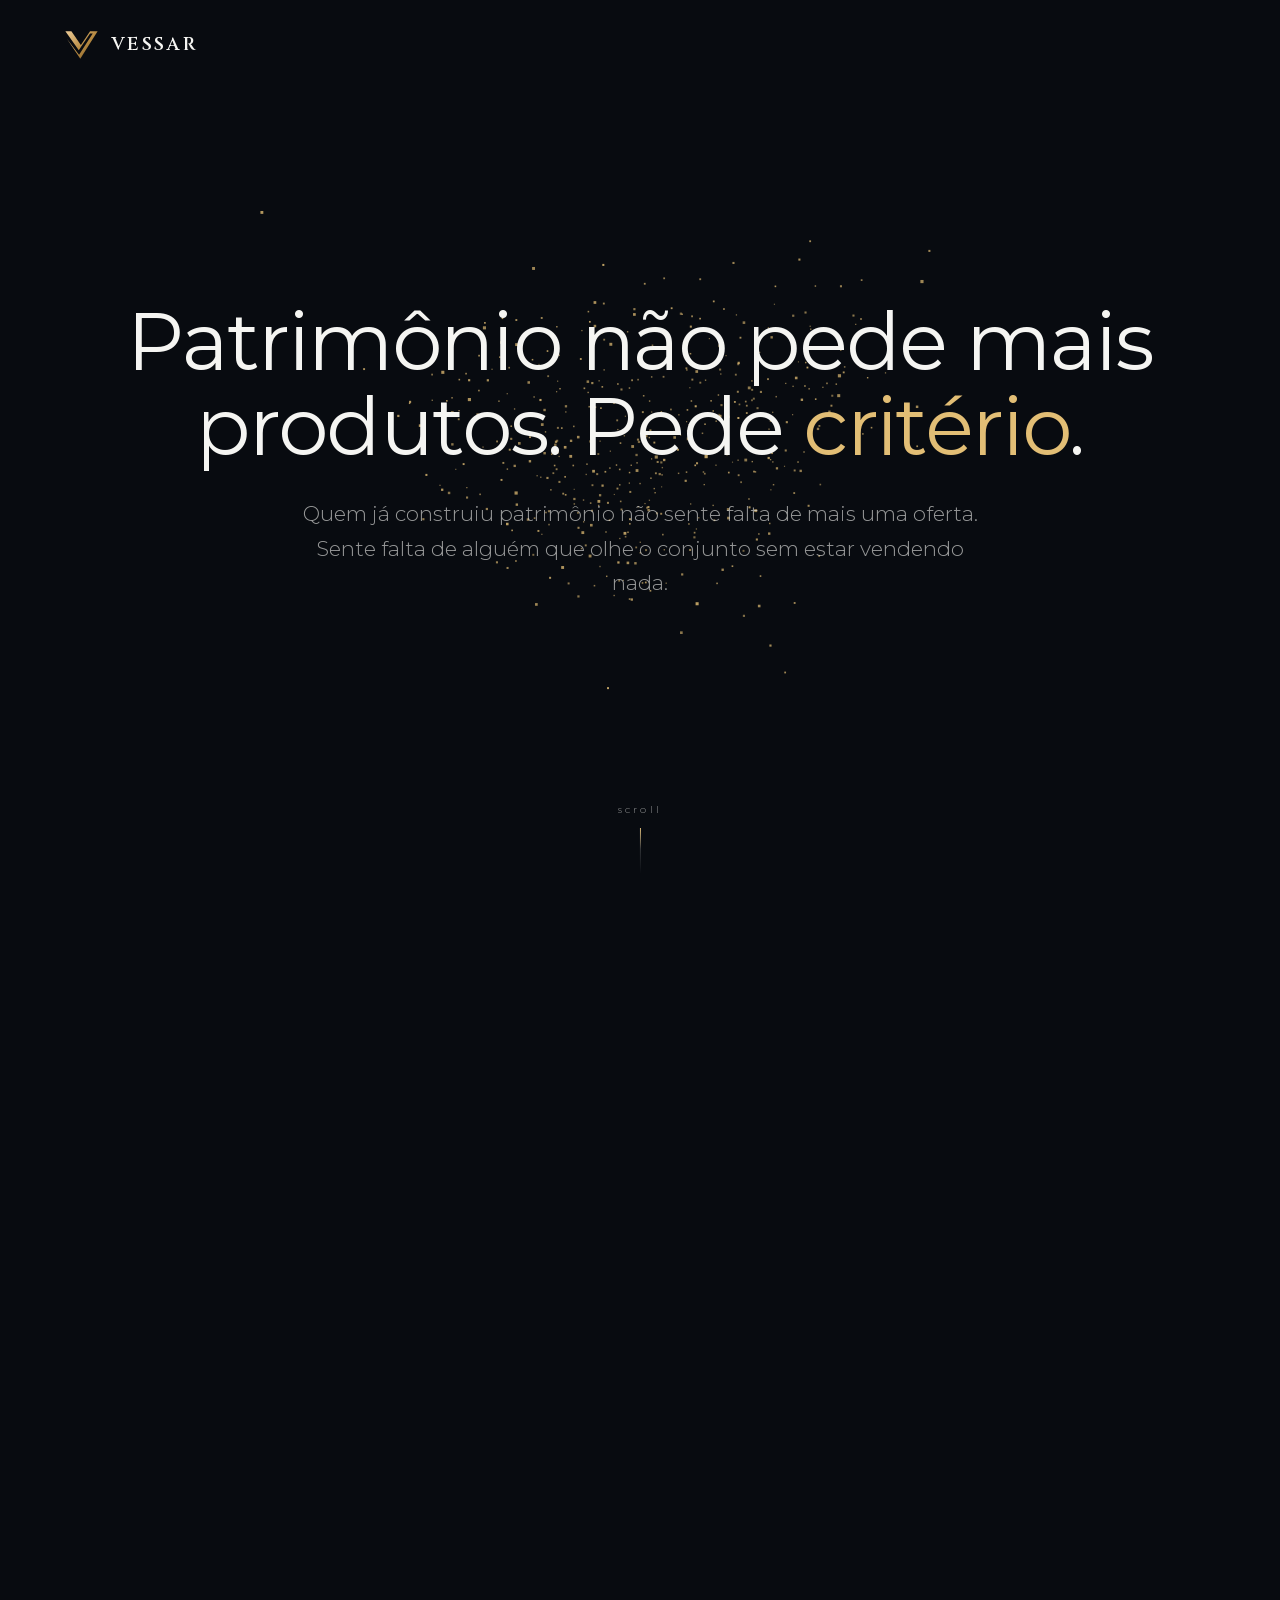
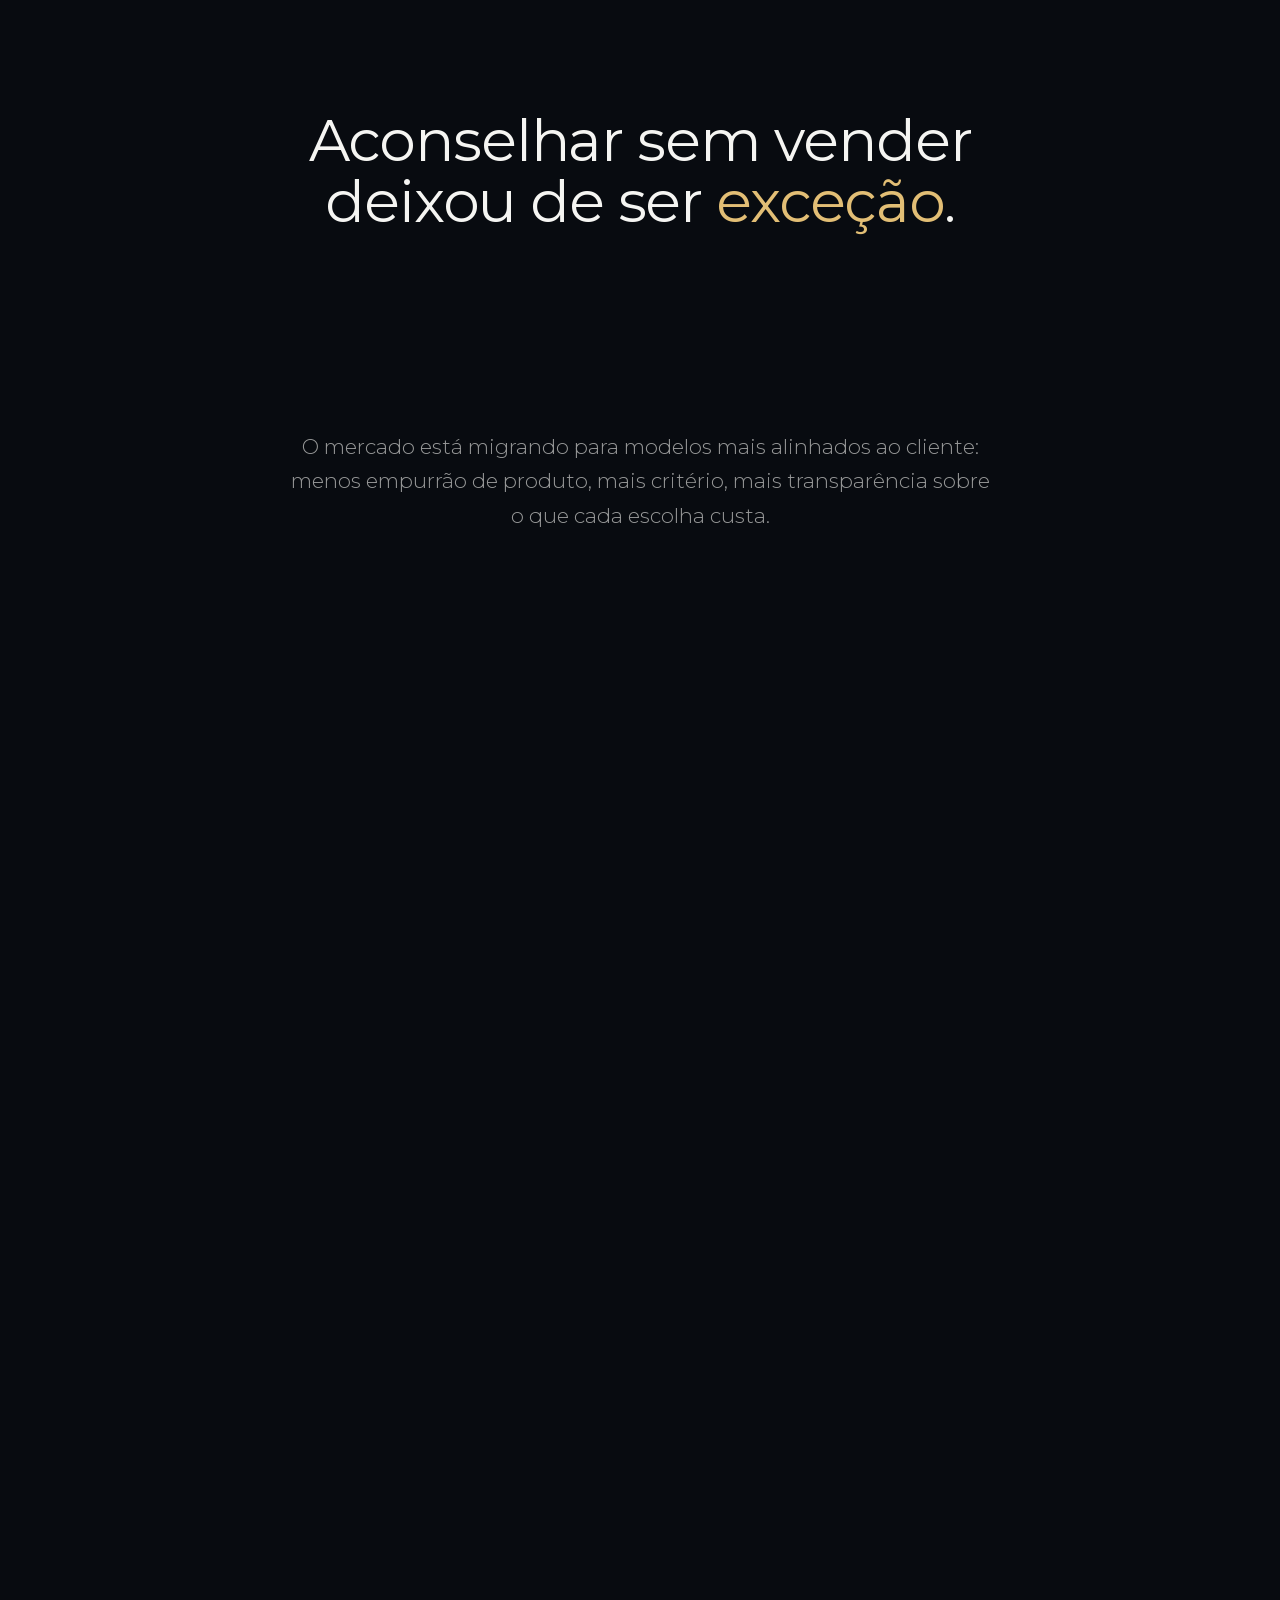
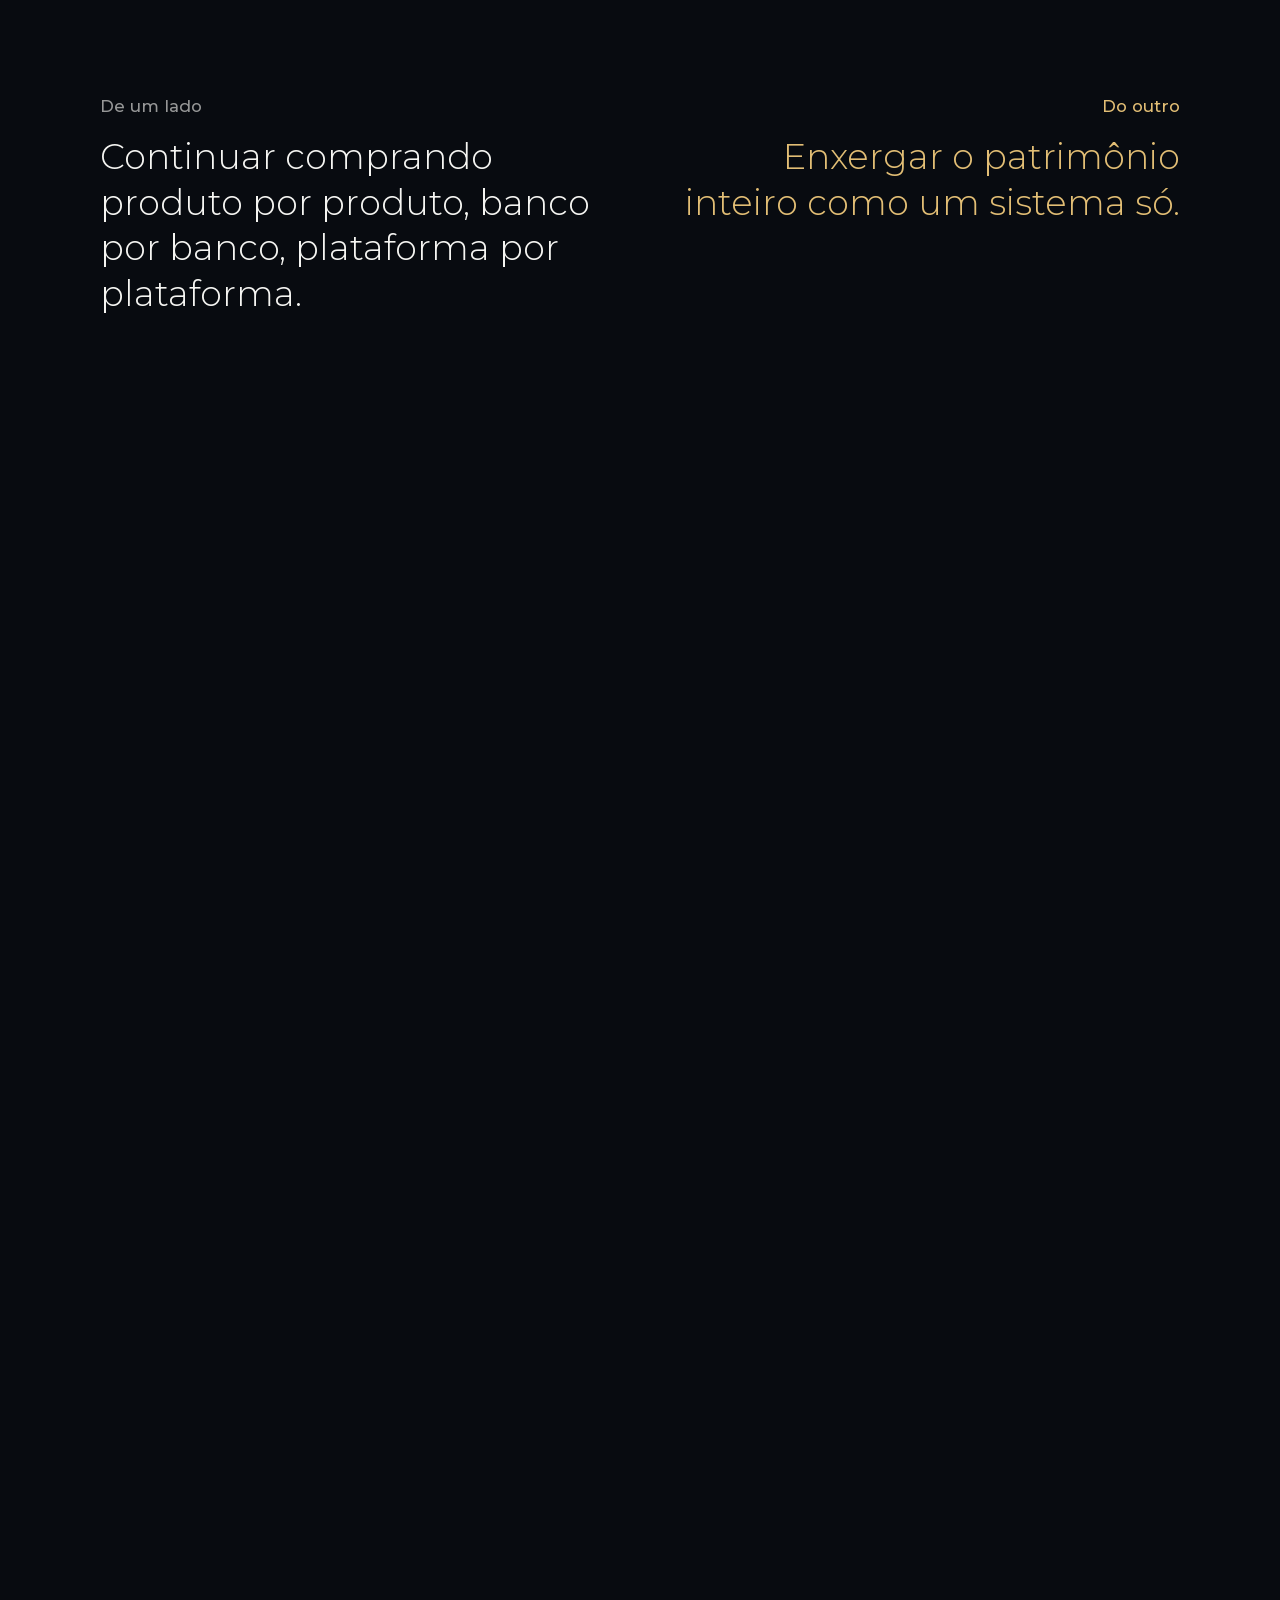
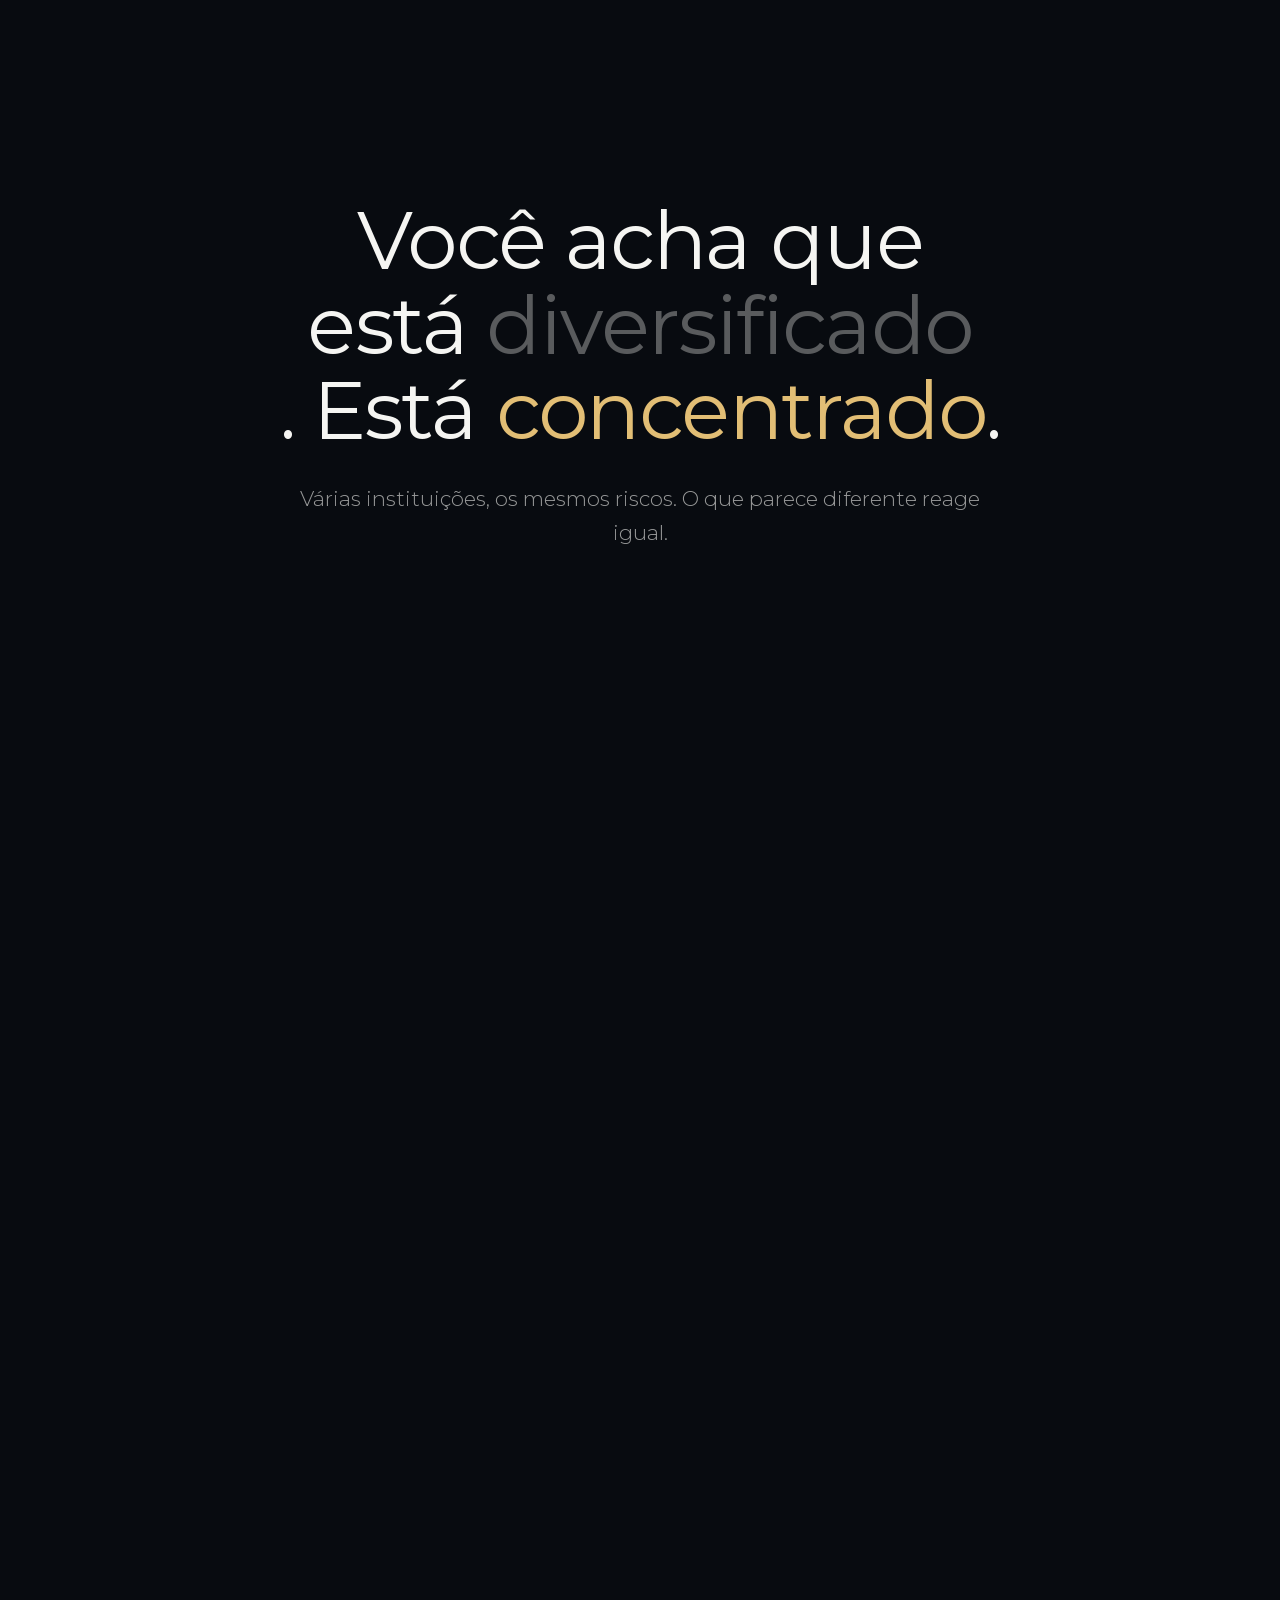
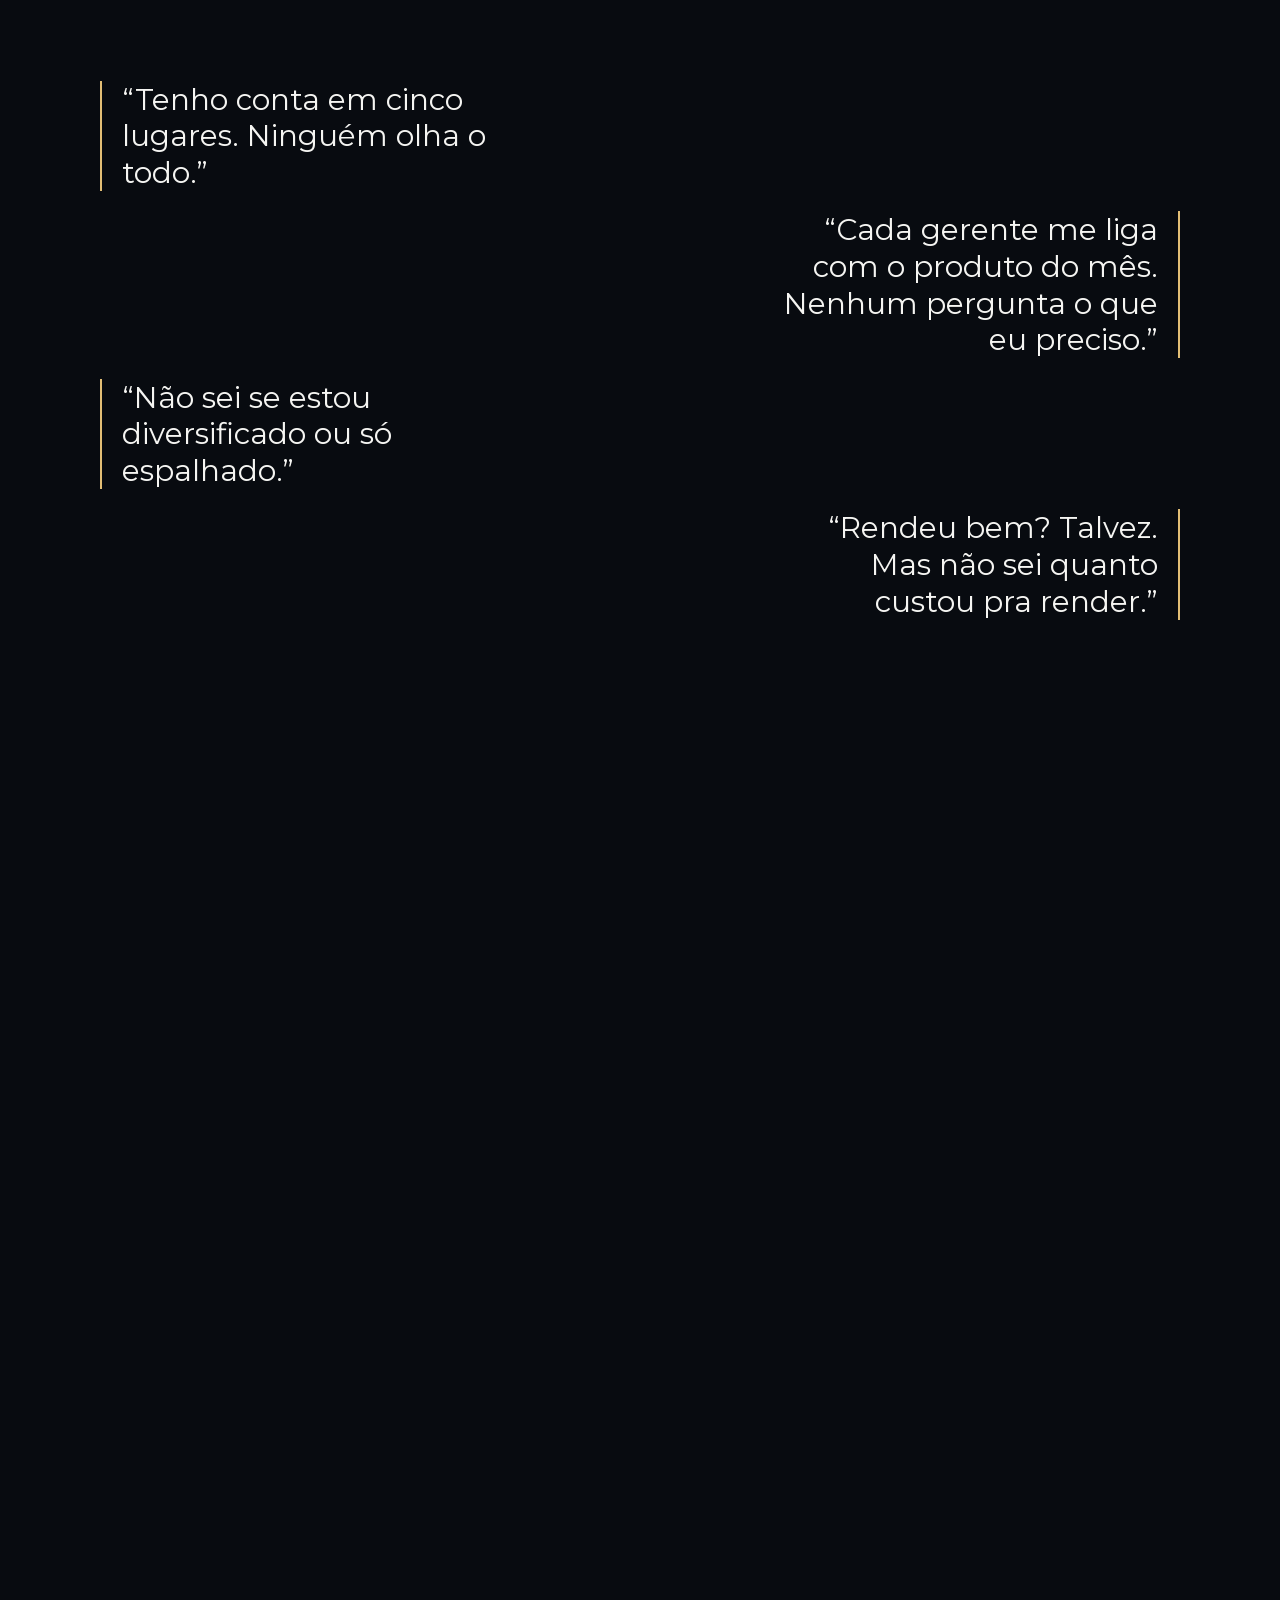
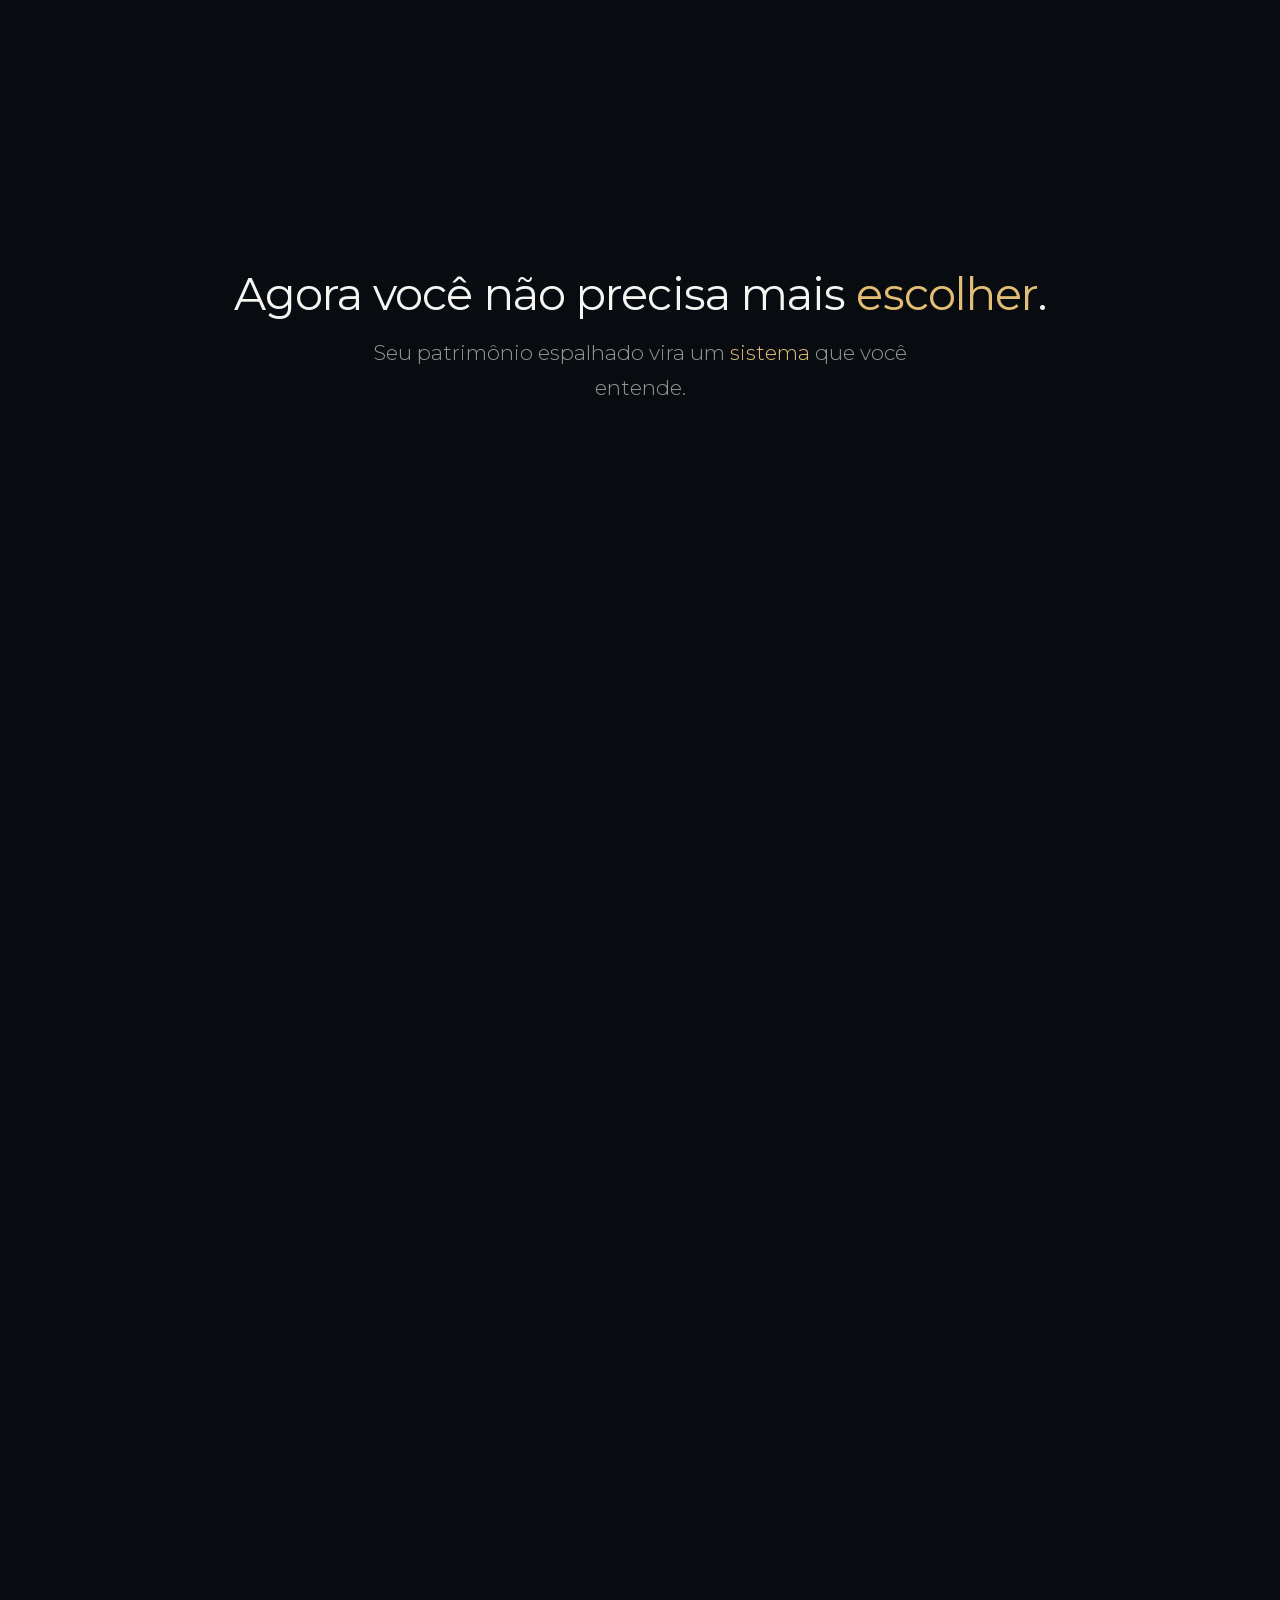
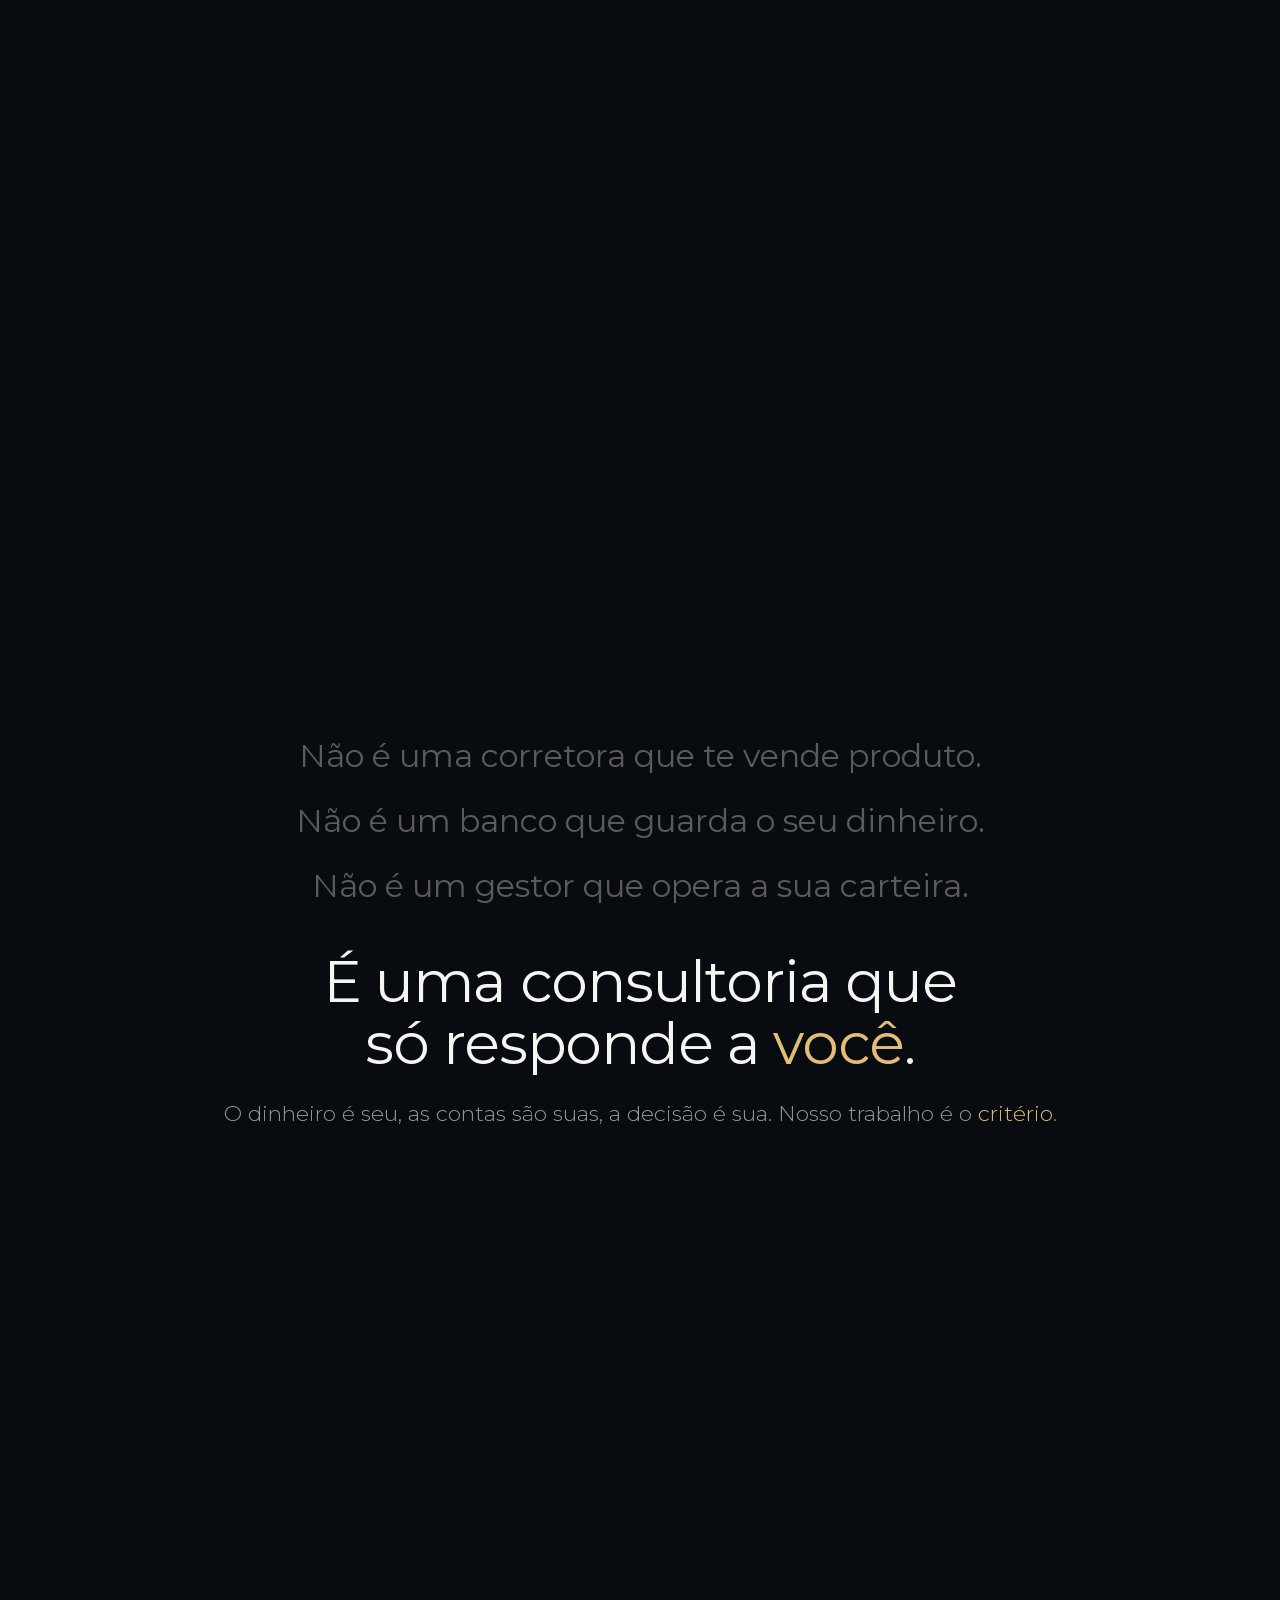
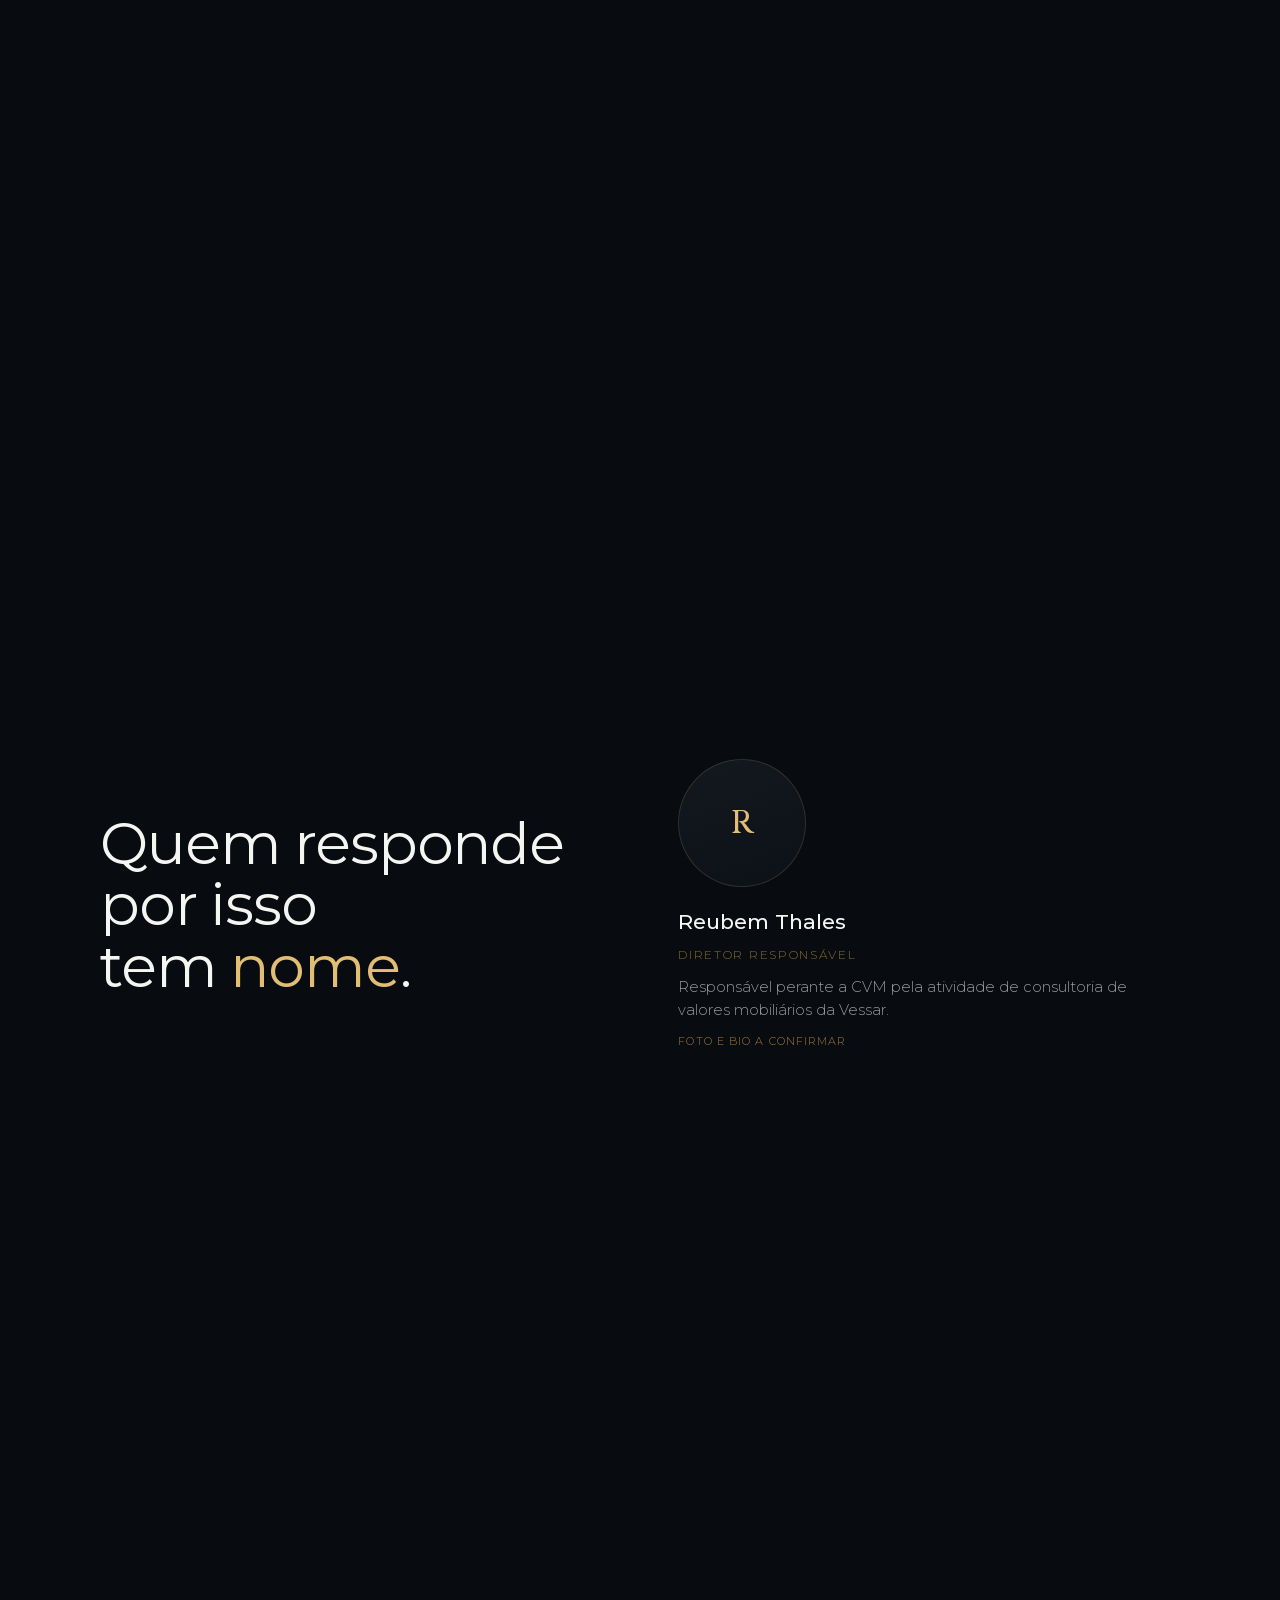
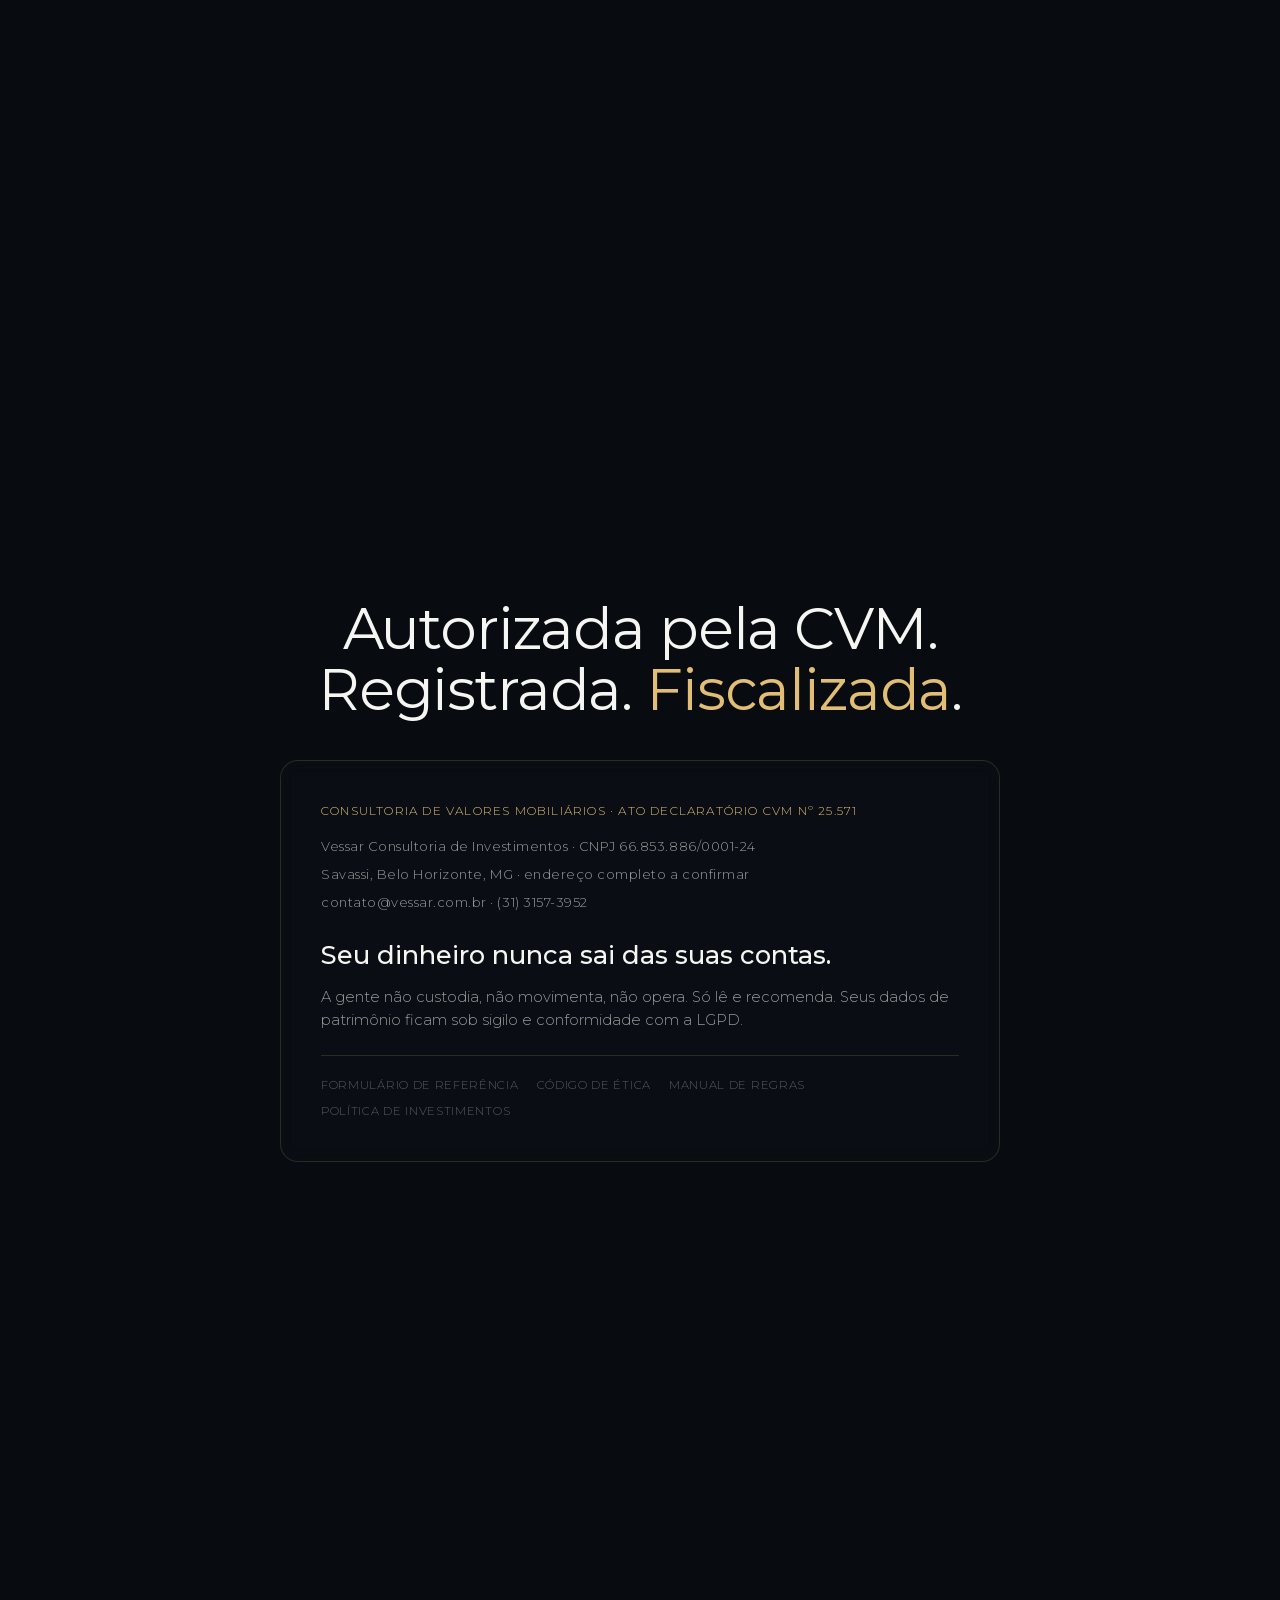
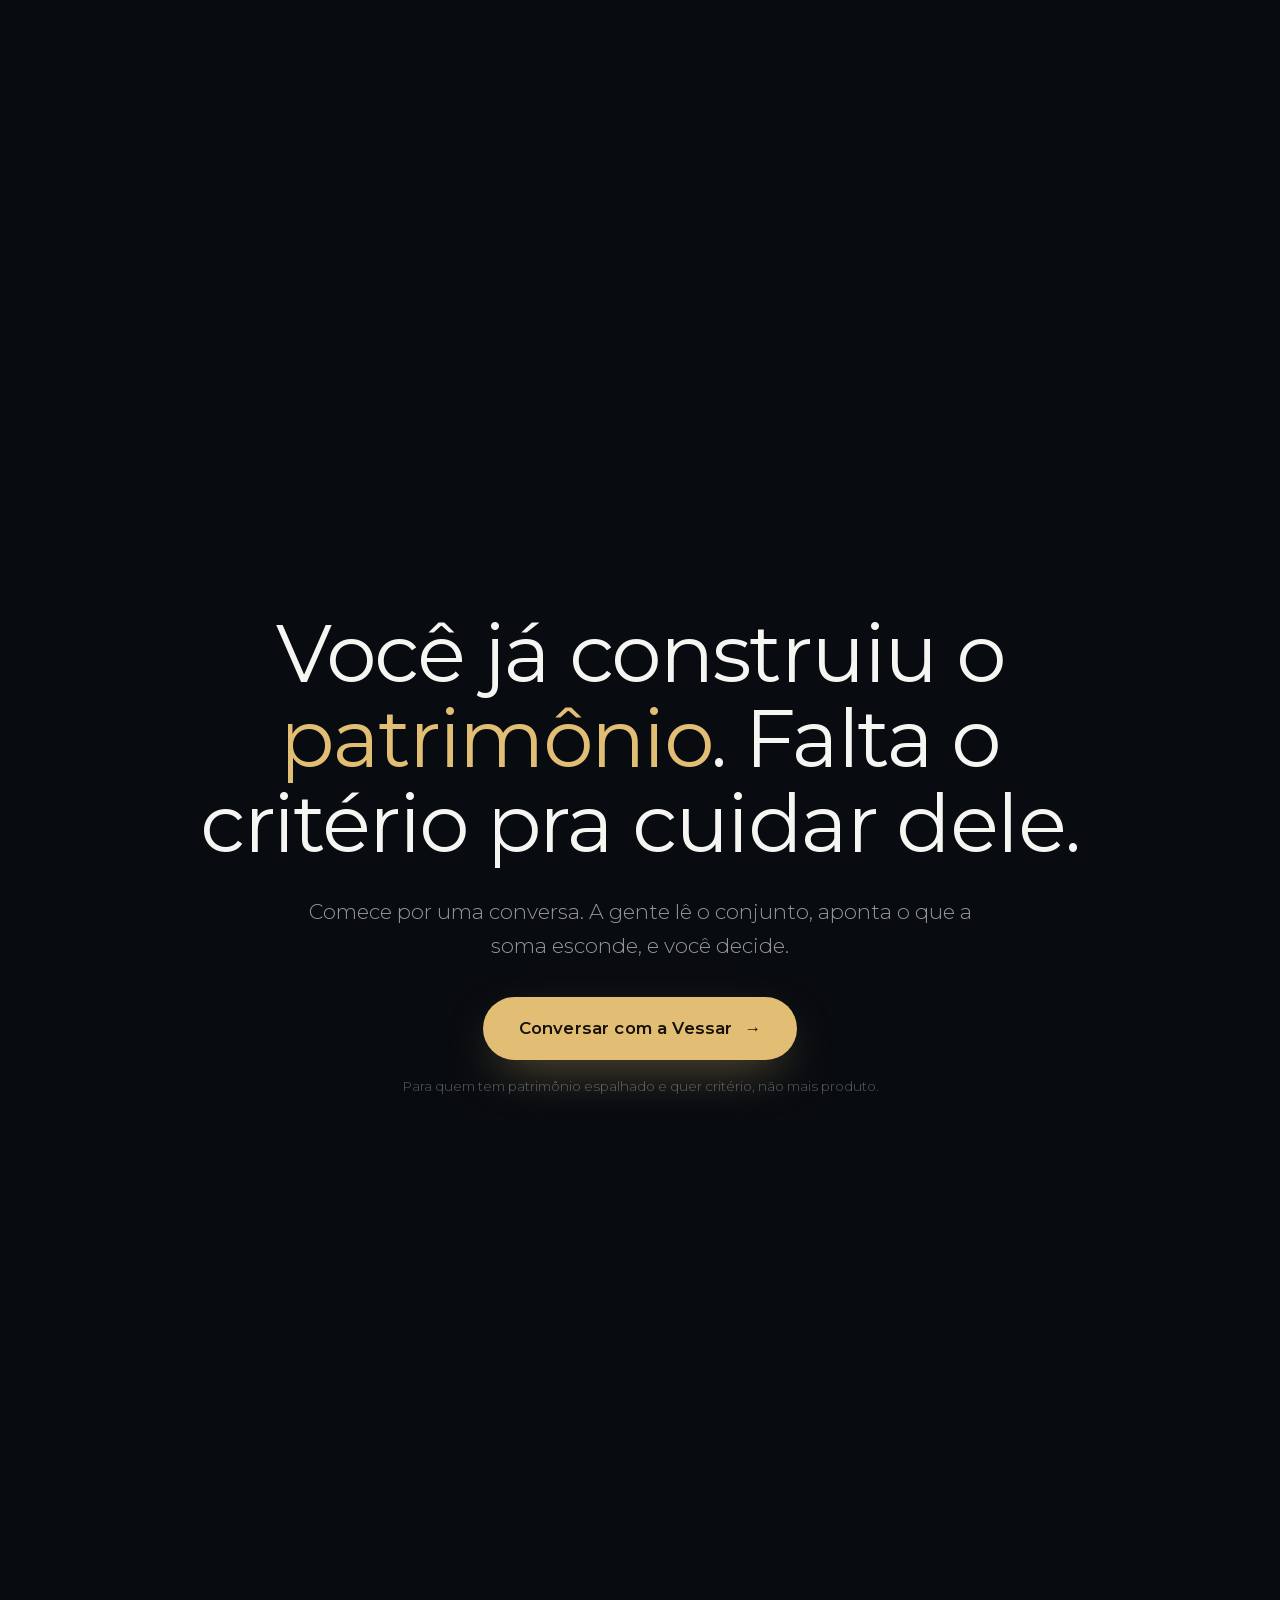
==== commit 04a800c3: "fix: vortex back on beat 4, hexagon fits, fork = two separate paths - beat 4 funnel restored as a vo" ====
--- a/index.html
+++ b/index.html
@@ -108,7 +108,7 @@
     <section class="beat beat--tall beat--hex" data-beat="6" data-theme="light">
       <div class="beat__inner beat__inner--top"><div class="beat__box">
         <h2 class="statement statement--xs rise">Agora você não precisa mais <span class="hl">escolher</span>.</h2>
-        <p class="lead lead--tight rise">Seu patrimônio espalhado vira um <span class="hl">sistema</span> que você entende: seis dimensões, lidas juntas.</p>
+        <p class="lead lead--tight rise">Seu patrimônio espalhado vira um <span class="hl">sistema</span> que você entende.</p>
       </div></div>
     </section>
 
--- a/assets/css/style.css
+++ b/assets/css/style.css
@@ -430,7 +430,7 @@
 
 /* beat 6 — título no topo, hexágono de partículas ocupa o centro/baixo */
 .beat__inner--top { align-items: start; }
-.beat--hex .beat__inner { padding-top: clamp(88px, 13vh, 160px); }
+.beat--hex .beat__inner { padding-top: clamp(64px, 9vh, 110px); }
 
 /* rótulos das 6 dimensões, posicionados nos vértices do hexágono (JS) */
 .hex-labels { position: fixed; inset: 0; z-index: 15; pointer-events: none; opacity: 0; transition: opacity .6s var(--ease); }
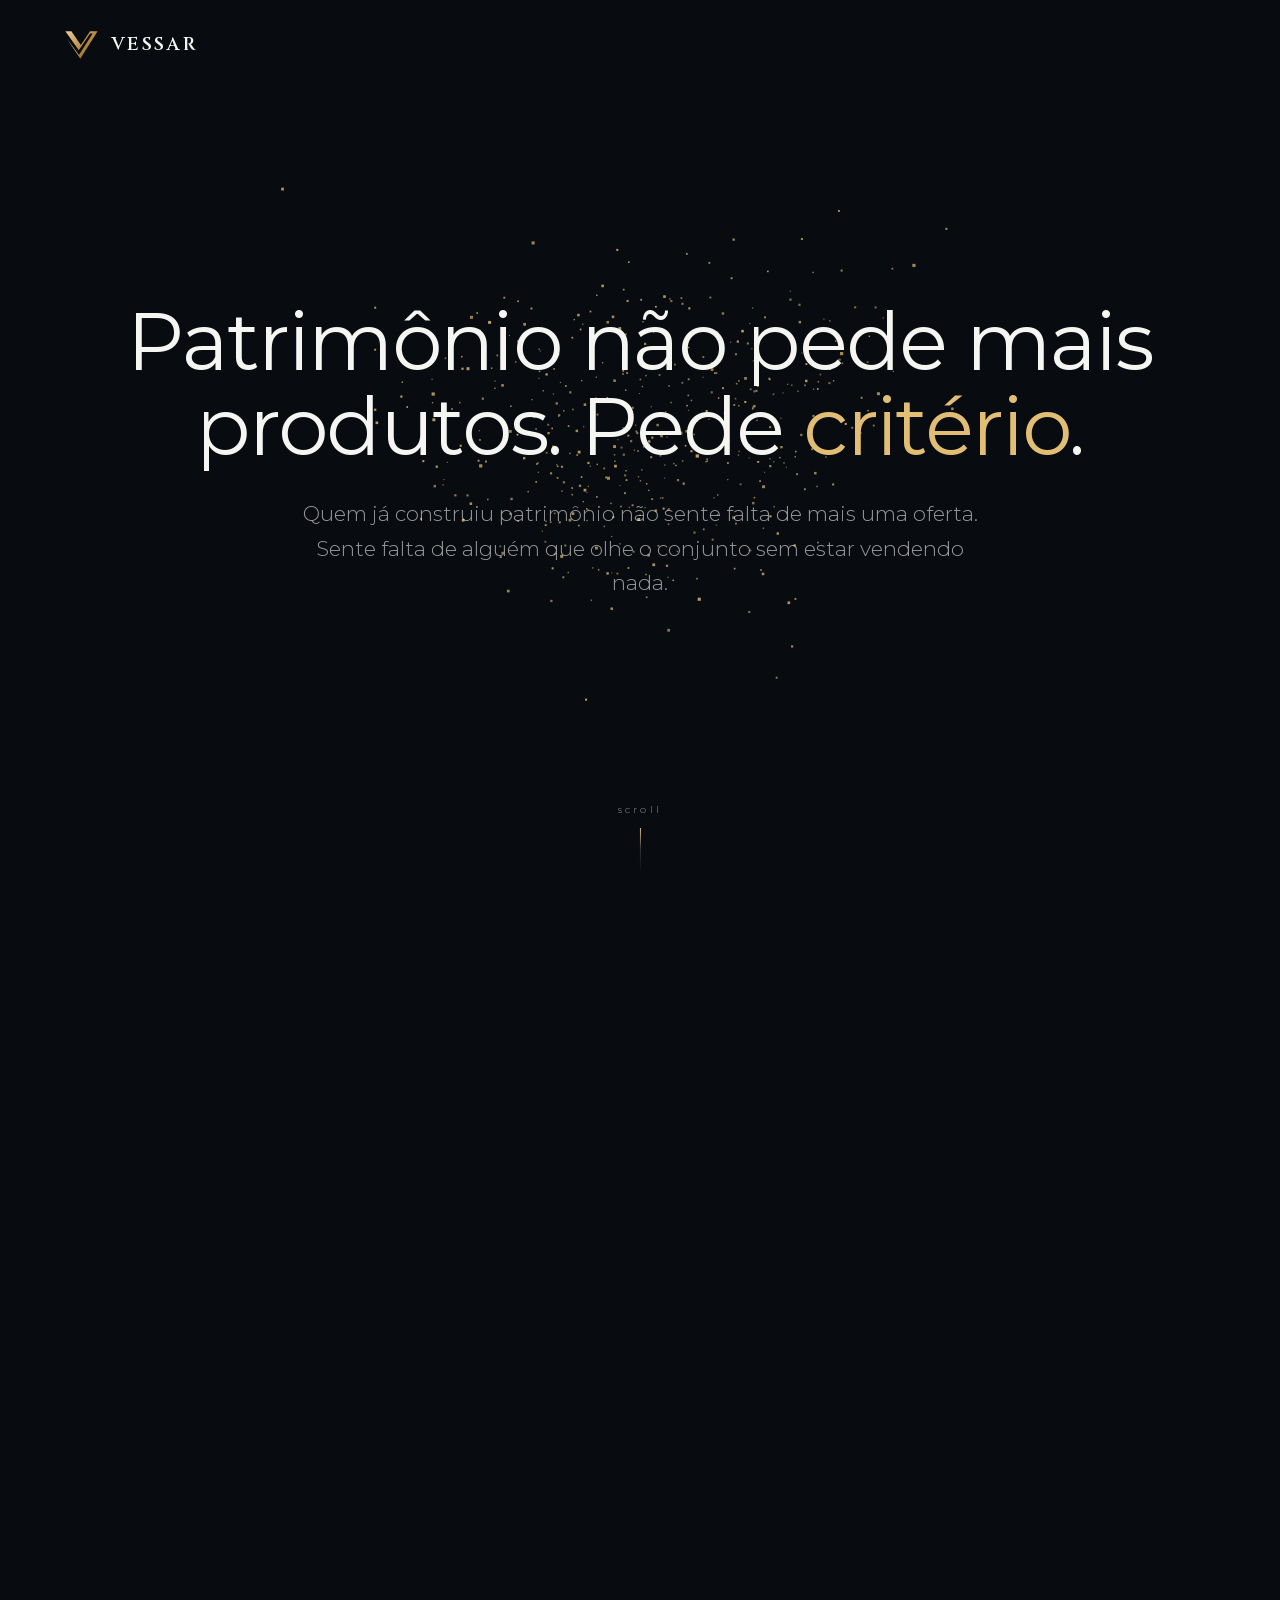
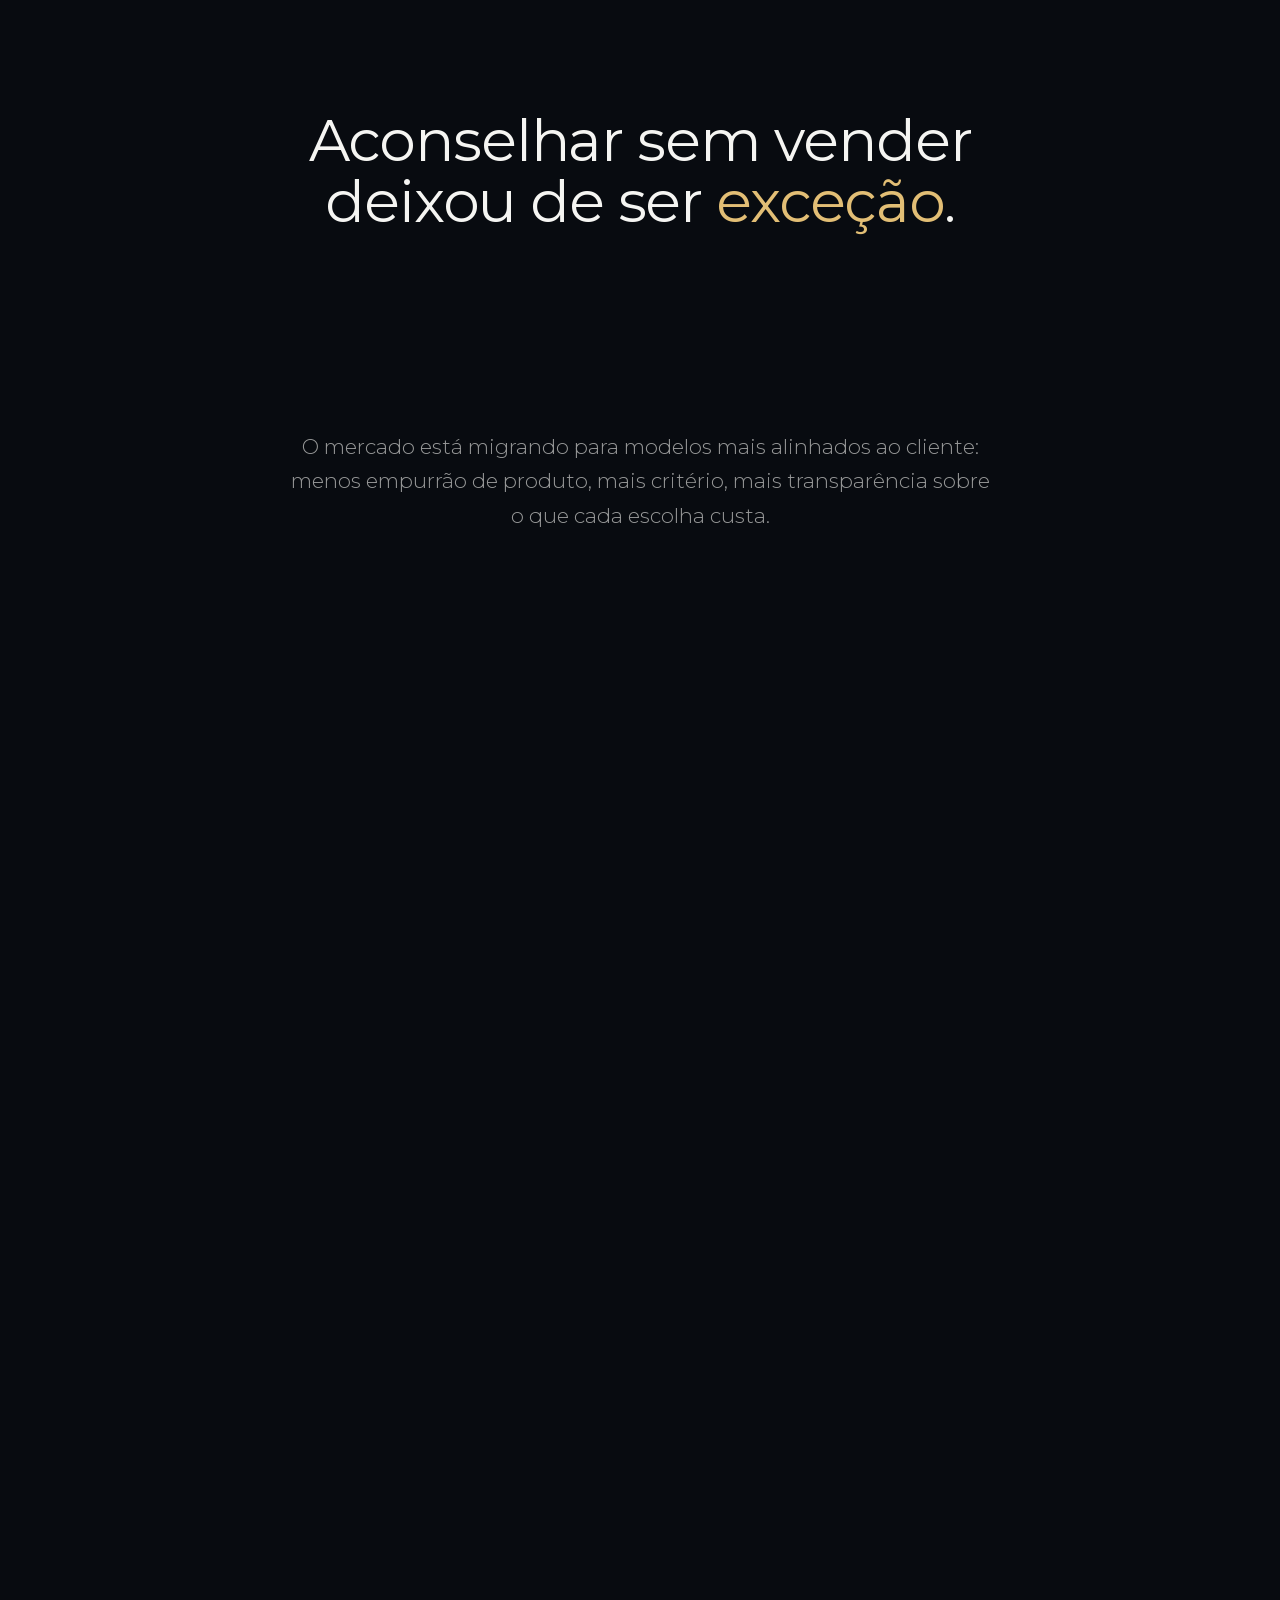
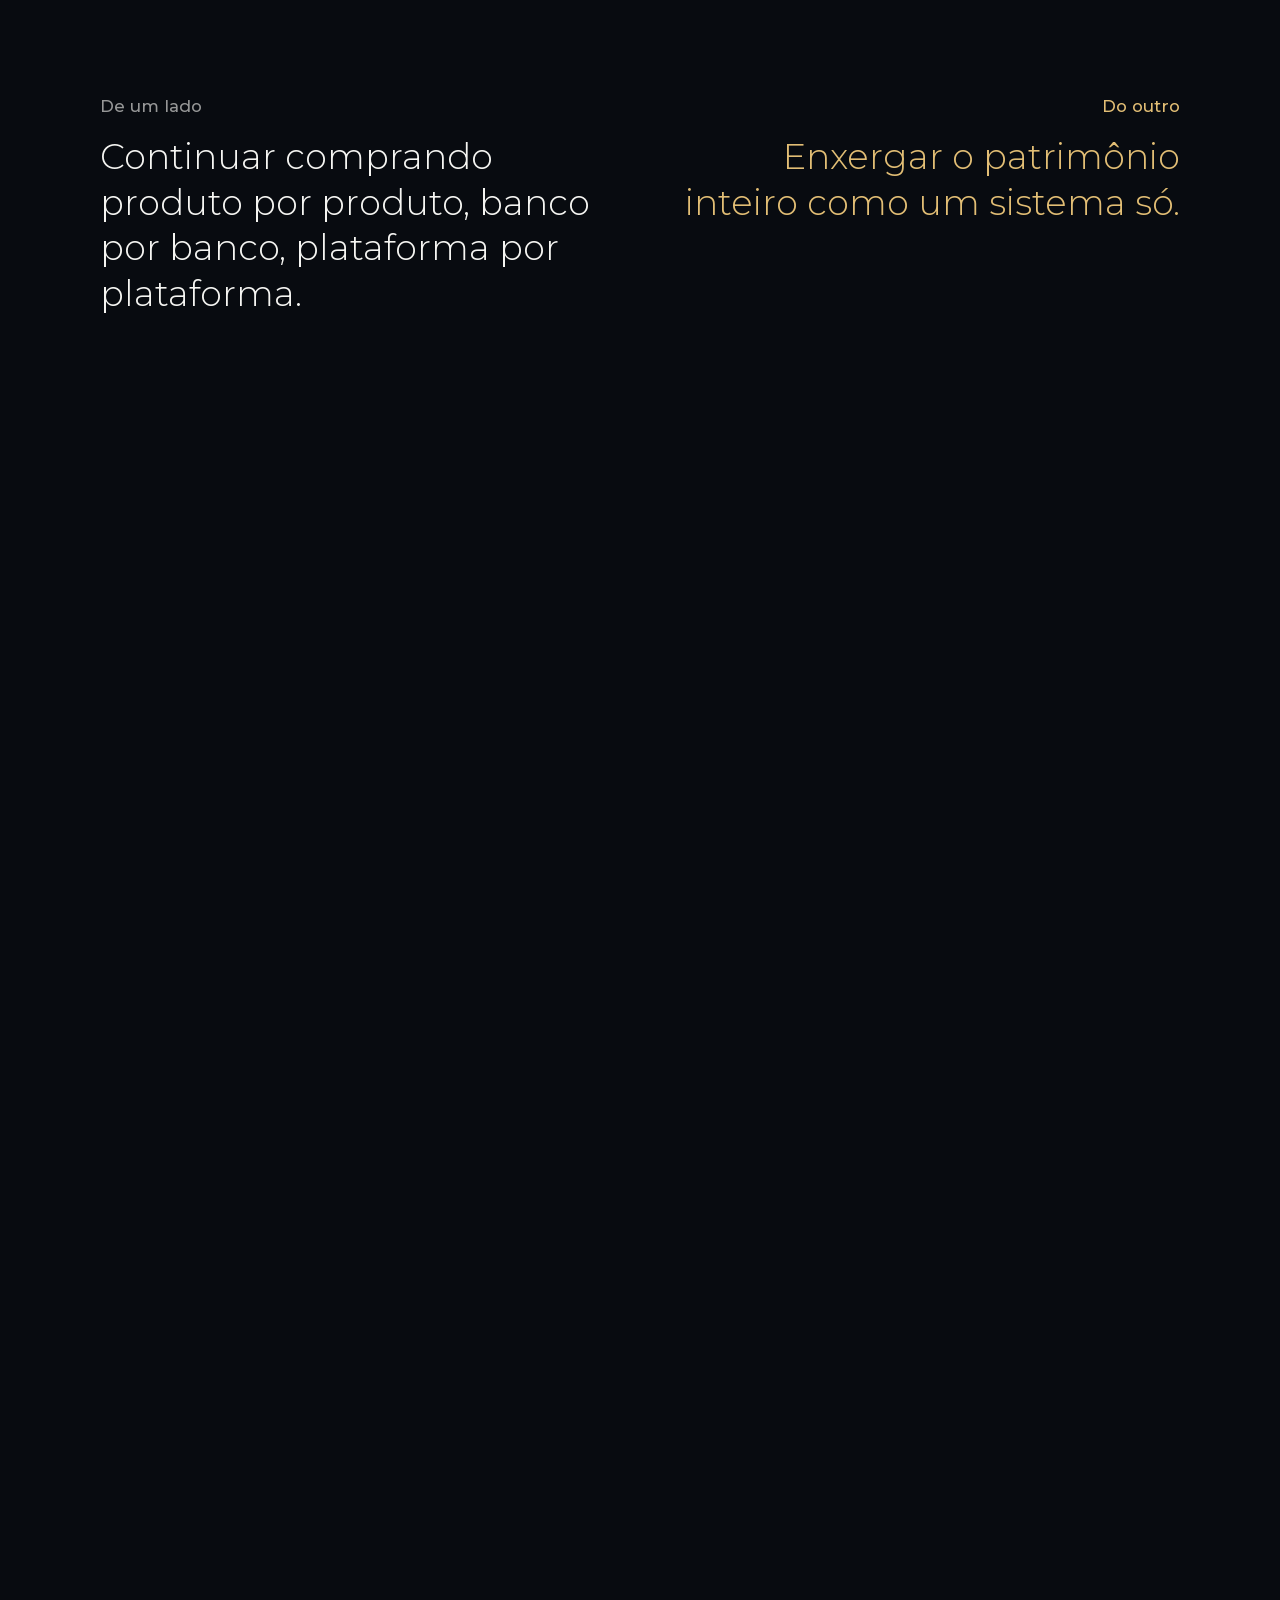
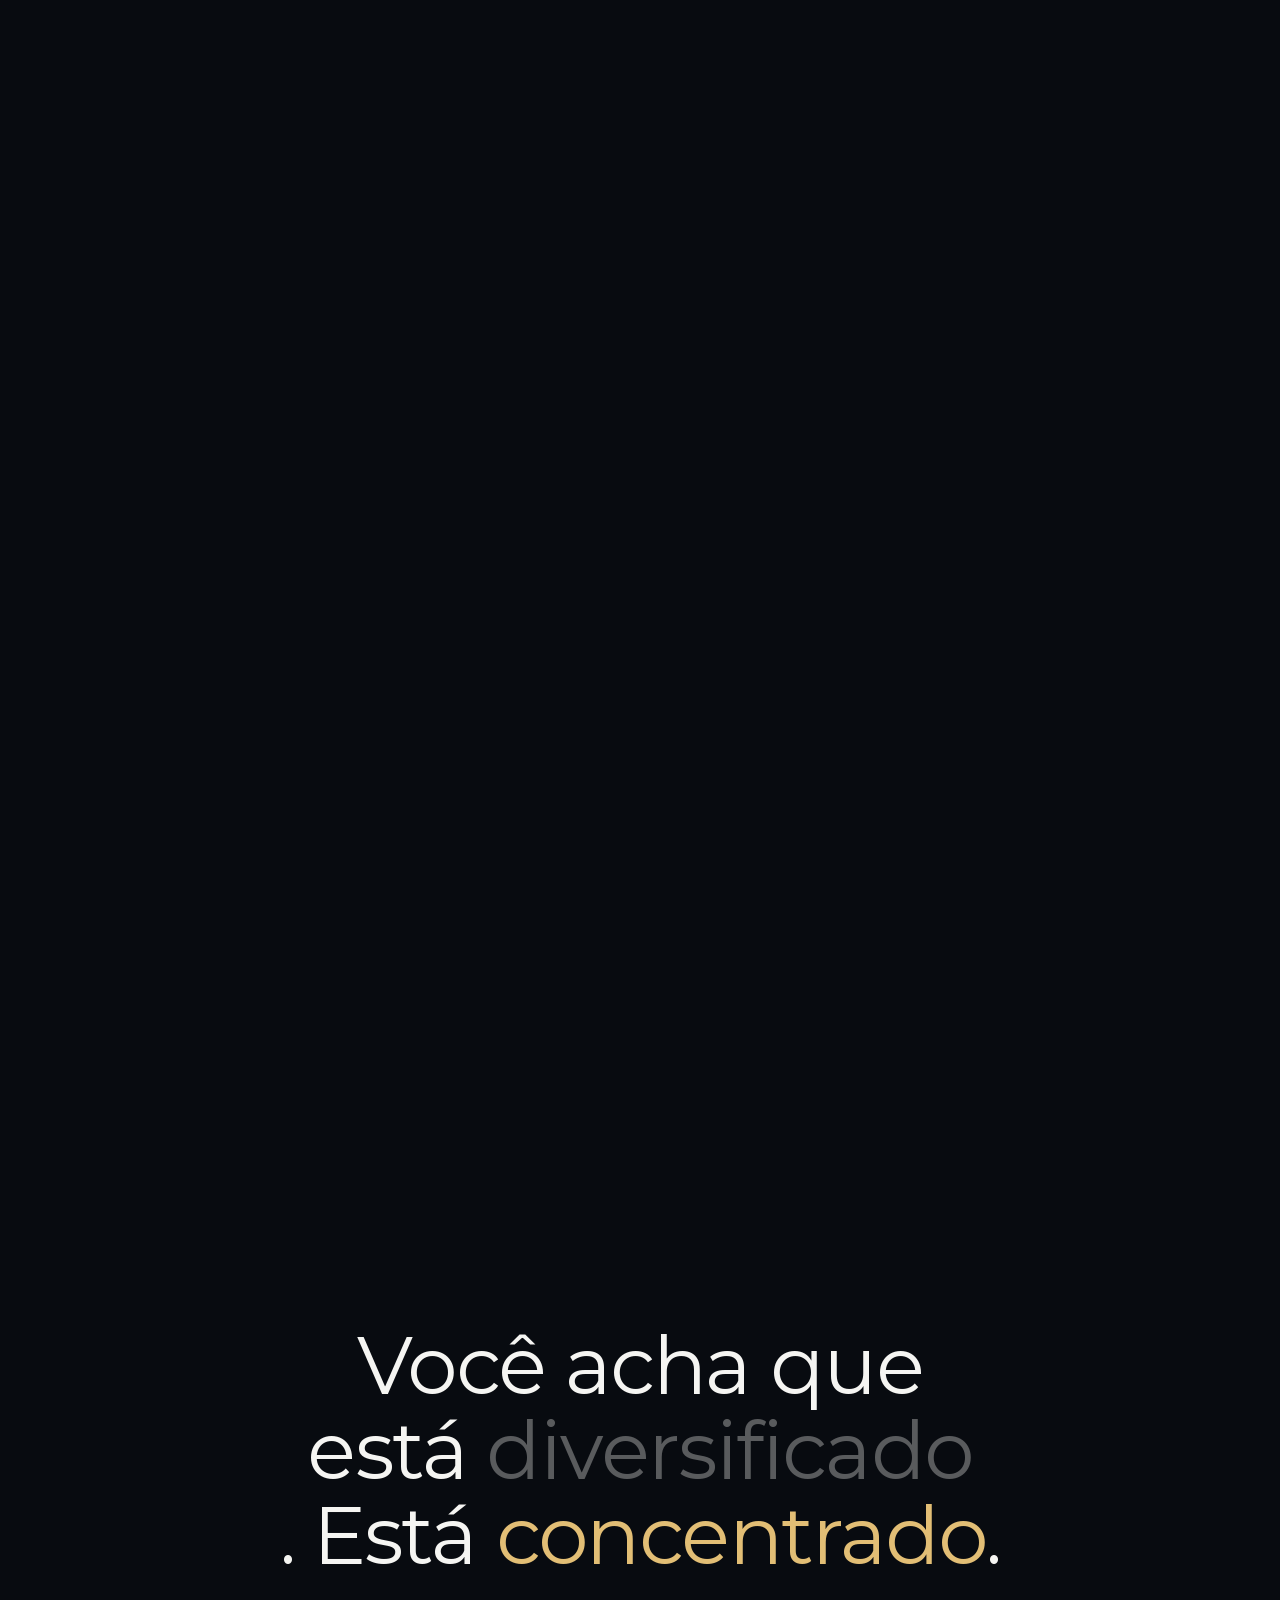
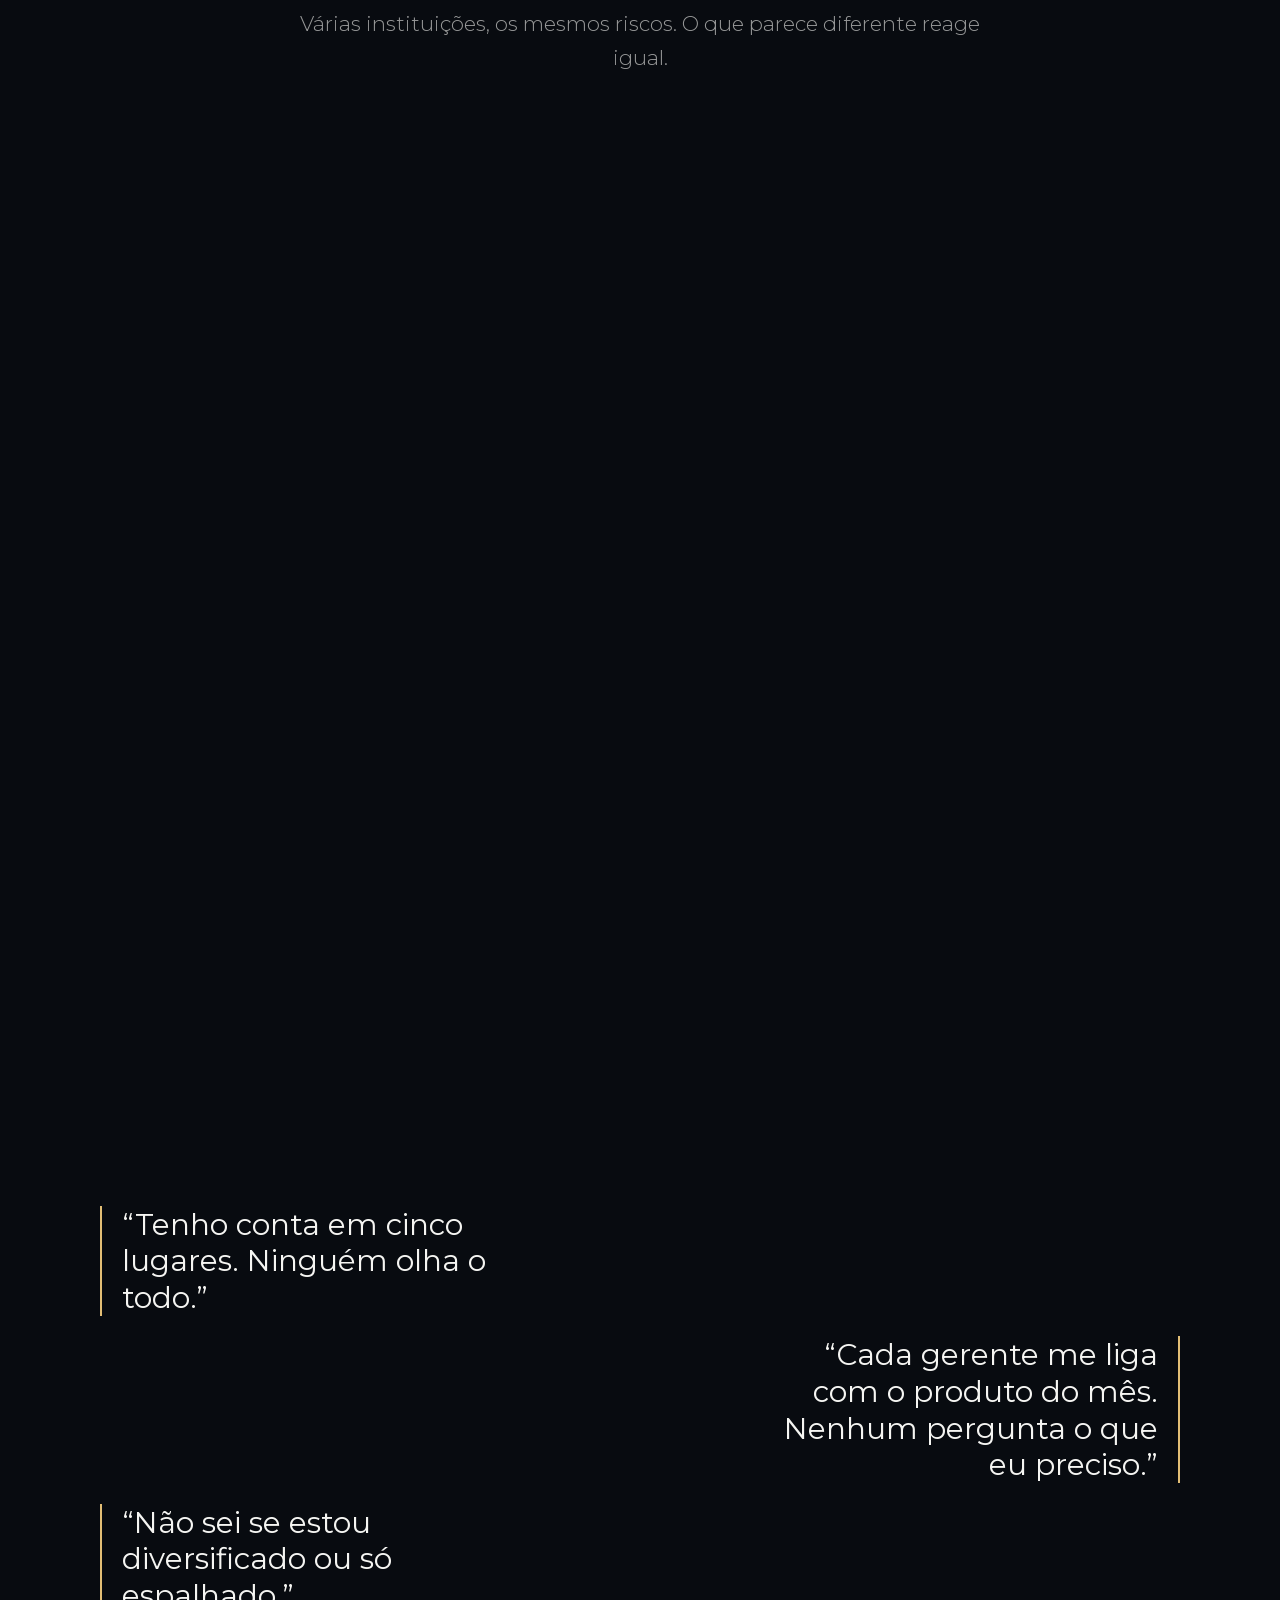
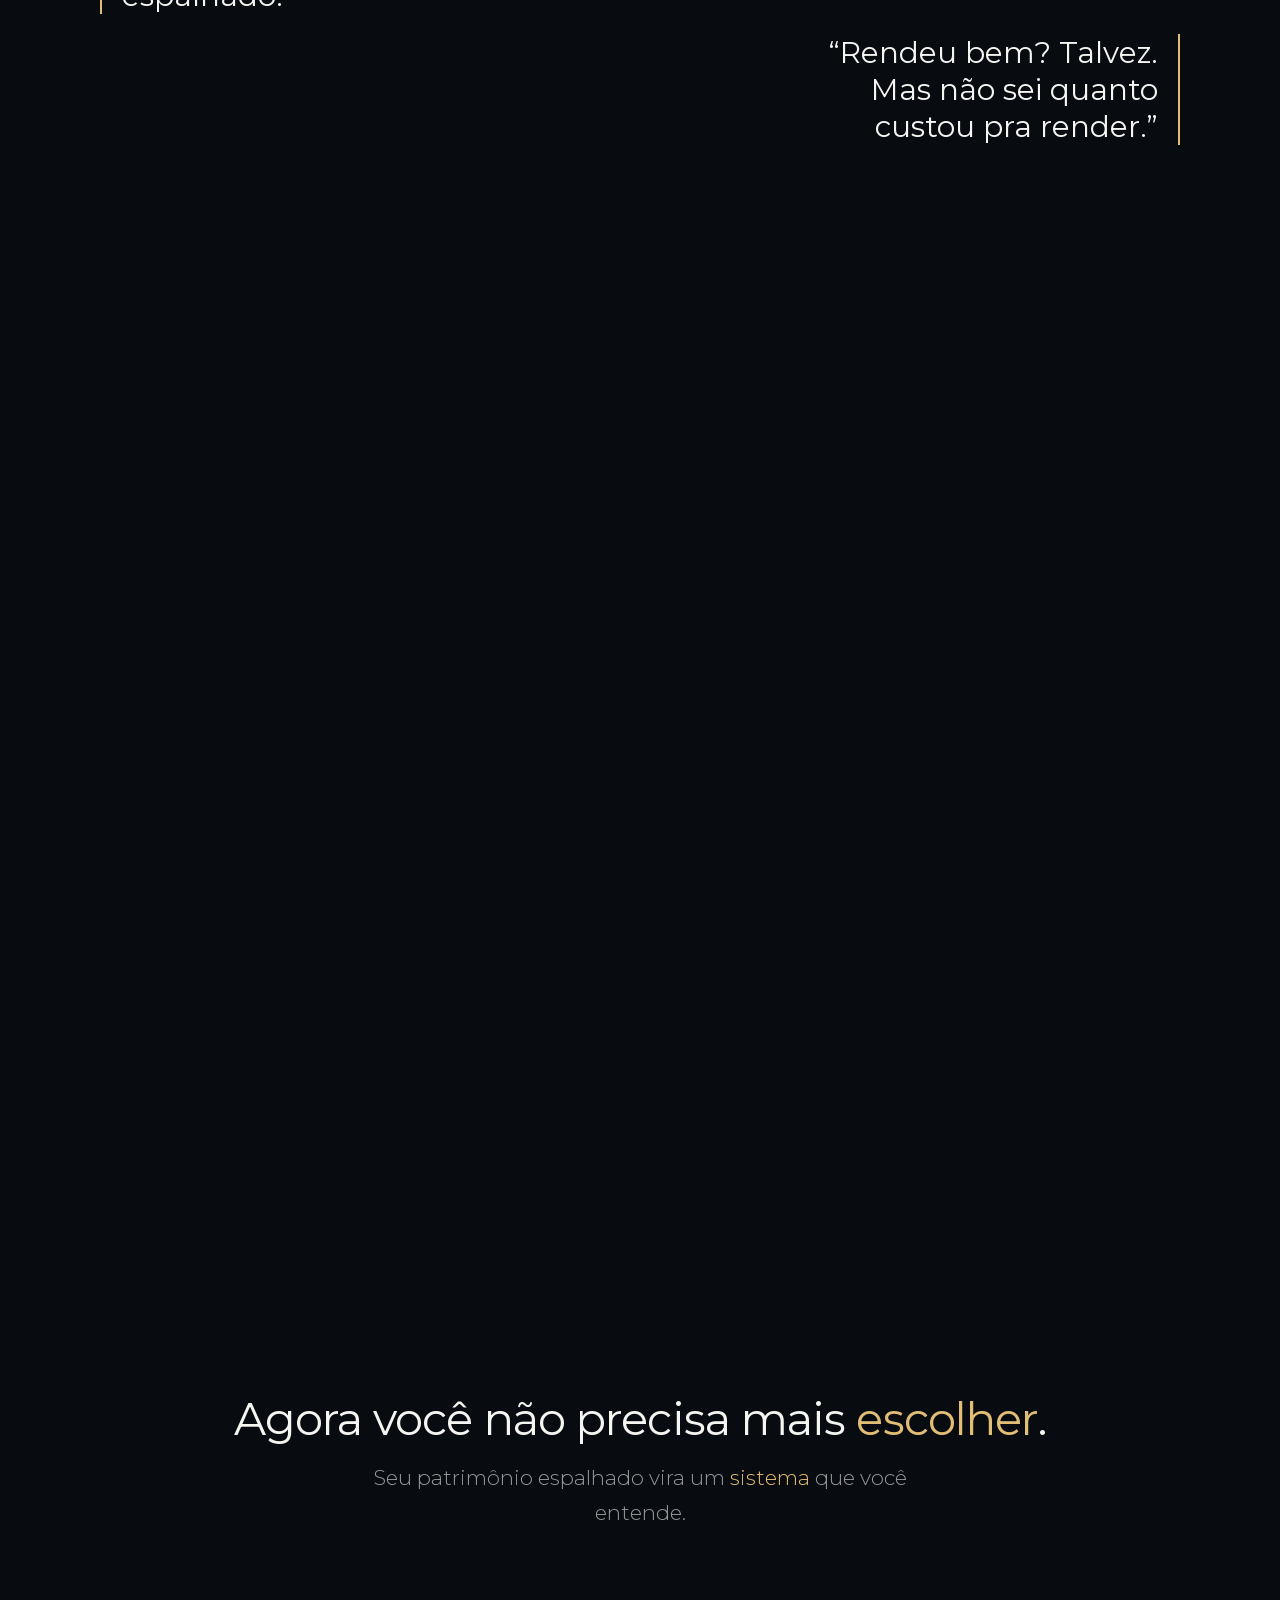
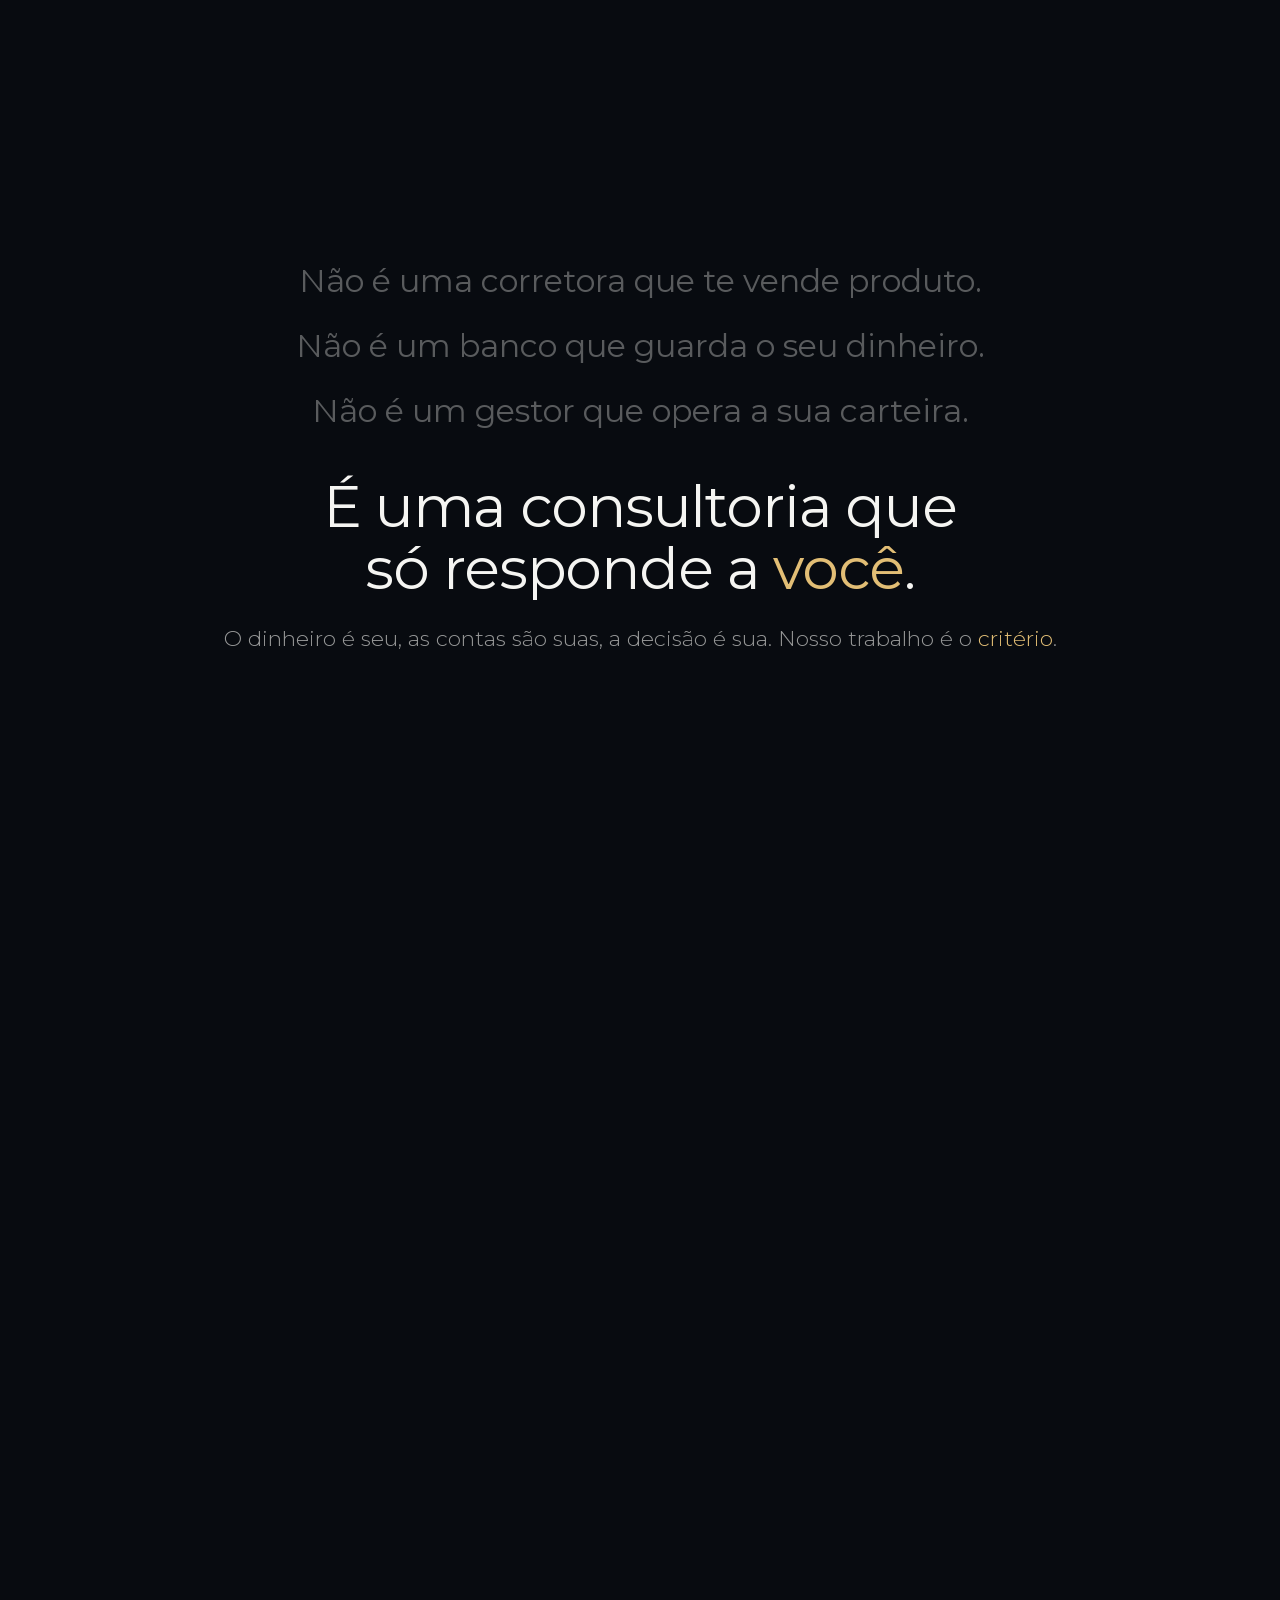
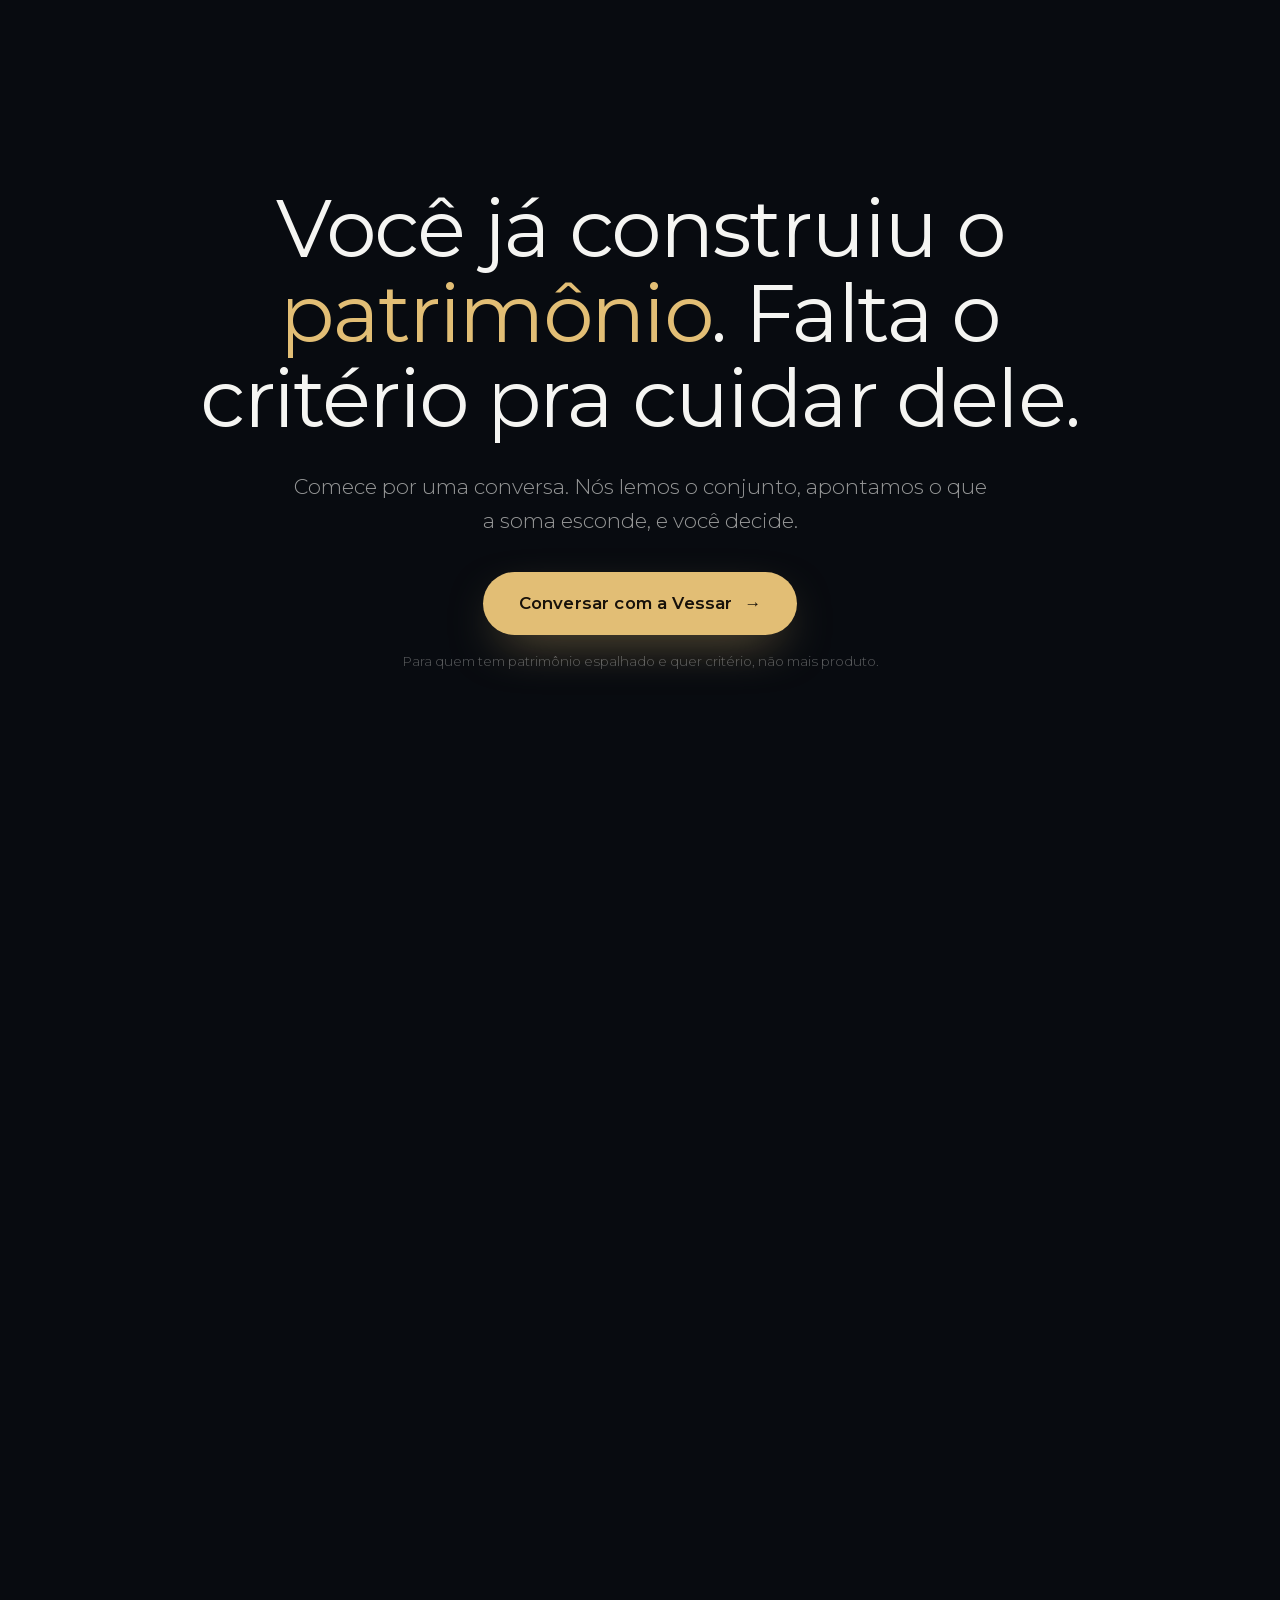
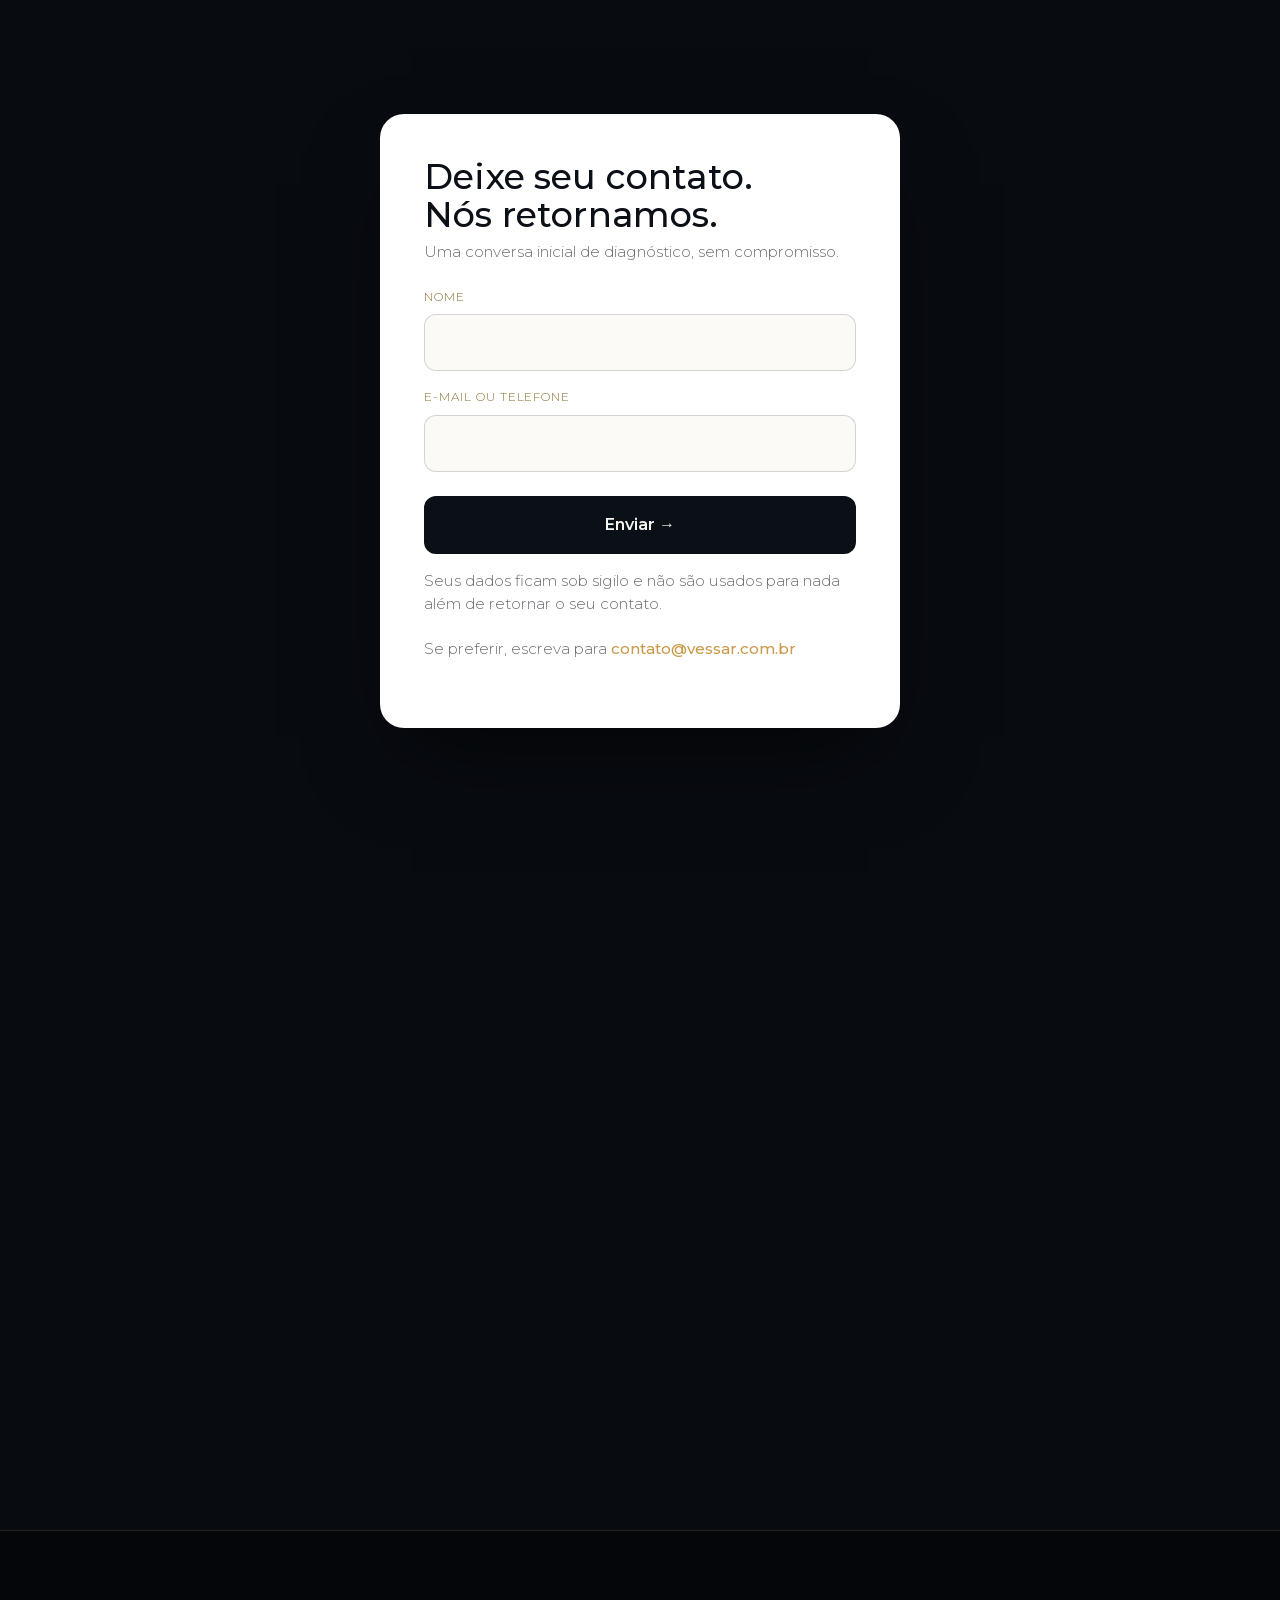
==== commit ac57b821: "feat: remove as secoes marcadas, leva a conformidade para o rodape Pedidos do cliente por print e vi" ====
--- a/index.html
+++ b/index.html
@@ -126,48 +126,11 @@
     </section>
 
     <!-- Beat 08 · Rosto humano -->
-    <section class="beat" data-beat="8" data-theme="light">
-      <div class="beat__inner"><div class="beat__box beat__box--split">
-        <div class="split__col rise">
-          <h2 class="statement statement--sm">Quem responde por isso tem <span class="hl">nome</span>.</h2>
-        </div>
-        <div class="split__col rise">
-          <div class="person">
-            <div class="person__photo">R</div>
-            <p class="person__name">Reubem Thales</p>
-            <p class="person__role">Diretor Responsável</p>
-            <p class="person__bio">Responsável perante a CVM pela atividade de consultoria de valores mobiliários da Vessar.</p>
-            <p class="tbc">Foto e bio a confirmar</p>
-          </div>
-        </div>
-      </div></div>
-    </section>
-
-    <!-- Beat 09 · Lastro (volta ao escuro) -->
-    <section class="beat" data-beat="9" data-theme="dark">
-      <div class="beat__inner"><div class="beat__box">
-        <h2 class="statement statement--sm rise">Autorizada pela CVM. Registrada. <span class="hl">Fiscalizada</span>.</h2>
-        <div class="trust rise">
-          <p class="trust__seal">Consultoria de valores mobiliários · Ato Declaratório CVM nº 25.571</p>
-          <div class="trust__data">
-            <span>Vessar Consultoria de Investimentos · CNPJ 66.853.886/0001-24</span>
-            <span>Savassi, Belo Horizonte, MG · endereço completo a confirmar</span>
-            <span>contato@vessar.com.br · (31) 3157-3952</span>
-          </div>
-          <p class="trust__vault">Seu dinheiro nunca sai das suas contas.</p>
-          <p class="trust__note">A gente não custodia, não movimenta, não opera. Só lê e recomenda. Seus dados de patrimônio ficam sob sigilo e conformidade com a LGPD.</p>
-          <div class="trust__docs">
-            <span>Formulário de referência</span><span>Código de ética</span><span>Manual de regras</span><span>Política de investimentos</span>
-          </div>
-        </div>
-      </div></div>
-    </section>
-
-    <!-- Beat 10 · Convite -->
-    <section class="beat" data-beat="10" data-theme="dark">
+    <!-- Beat 08 · Convite -->
+    <section class="beat" data-beat="8" data-theme="dark">
       <div class="beat__inner"><div class="beat__box">
         <h2 class="statement rise">Você já construiu o <span class="hl">patrimônio</span>. Falta o critério pra cuidar dele.</h2>
-        <p class="lead rise">Comece por uma conversa. A gente lê o conjunto, aponta o que a soma esconde, e você decide.</p>
+        <p class="lead rise">Comece por uma conversa. Nós lemos o conjunto, apontamos o que a soma esconde, e você decide.</p>
         <div class="rise">
           <a class="cta-btn" href="#contato">Conversar com a Vessar <span class="cta-btn__arrow">→</span></a>
         </div>
@@ -175,11 +138,11 @@
       </div></div>
     </section>
 
-    <!-- Beat 11 · Formulário -->
-    <section class="beat" data-beat="11" data-theme="dark" id="contato">
+    <!-- Beat 09 · Formulário -->
+    <section class="beat" data-beat="9" data-theme="dark" id="contato">
       <div class="beat__inner"><div class="beat__box">
         <form class="form-sheet" id="leadForm" novalidate>
-          <h2>Deixa seu contato. A gente te chama.</h2>
+          <h2>Deixe seu contato. Nós retornamos.</h2>
           <p>Uma conversa inicial de diagnóstico, sem compromisso.</p>
           <div class="field">
             <label for="nome">Nome</label>
@@ -191,7 +154,7 @@
           </div>
           <button type="submit" class="form-submit" id="formSubmit">Enviar →</button>
           <p class="form-lgpd">Seus dados ficam sob sigilo e não são usados para nada além de retornar o seu contato.</p>
-          <p class="form-alt">Prefere agora? <a href="mailto:contato@vessar.com.br">contato@vessar.com.br</a></p>
+          <p class="form-alt">Se preferir, escreva para <a href="mailto:contato@vessar.com.br">contato@vessar.com.br</a></p>
         </form>
       </div></div>
     </section>
@@ -202,14 +165,13 @@
   <footer class="footer">
     <div class="footer__row">
       <a class="wordmark footer__mark" href="#">
-        <span class="wordmark__mark">V</span>
+        <img class="wordmark__v" src="assets/img/vessar-mark.svg" alt="" width="30" height="26">
         <span class="wordmark__name">VESSAR</span>
       </a>
       <p class="footer__cvm">Consultoria de valores mobiliários, autorizada pela CVM<br>Ato Declaratório nº 25.571</p>
     </div>
     <div class="footer__grid">
       <div>
-        <span class="footer__k">Empresa</span>
         Vessar Consultoria de Investimentos<br>
         CNPJ 66.853.886/0001-24<br>
         Savassi, Belo Horizonte, MG
@@ -221,14 +183,15 @@
       </div>
       <div>
         <span class="footer__k">Documentos</span>
-        Formulário de referência<br>
-        Código de ética<br>
-        Política de investimentos
+        <a href="documentos.html">Formulário de referência</a><br>
+        <a href="documentos.html">Código de ética</a><br>
+        <a href="documentos.html">Manual de regras</a><br>
+        <a href="documentos.html">Política de investimentos</a>
       </div>
     </div>
     <div class="footer__base">
       <span>© Vessar · 2026</span>
-      <span>Seu dinheiro nunca sai das suas contas.</span>
+      <span>Consultoria de investimentos · não custodiamos, não movimentamos e não operamos recursos.</span>
     </div>
   </footer>
 
--- a/assets/css/style.css
+++ b/assets/css/style.css
@@ -441,6 +441,8 @@
 
 /* beats 2 e 3 — conteúdo no topo pra liberar a malha/bifurcação embaixo */
 .beat--upper .beat__inner { align-items: start; padding-top: clamp(112px, 15vh, 200px); }
+/* beat 3 mais longo: dá scroll pra percorrer a via pelo caminho direito antes do vórtice */
+.beat[data-beat="3"] { min-height: 300vh; }
 .beat--upper .lead--mid { margin-top: clamp(120px, 22vh, 260px); }
 
 /* beat 8 — título à esquerda, pessoa à direita (desktop) */
@@ -475,17 +477,24 @@
   .footer__cvm { text-align: left; }
   .footer__grid { grid-template-columns: 1fr; gap: 22px; }
   .hexlab i { display: none; }
-  .hexlab b { font-size: .8rem; }
+  .hexlab b { font-size: .76rem; }
+  /* não é / é: cada frase numa linha só, com o risco cobrindo a frase toda */
+  .not { font-size: clamp(.8rem, .66rem + 1.5vw, 1.05rem); white-space: nowrap; letter-spacing: -.01em; }
   .beat__box--split { grid-template-columns: 1fr; text-align: center; gap: 30px; }
   .beat__box--split .statement { text-align: center; }
   .split__col .person { text-align: center; margin-inline: auto; }
   .split__col .person__photo { margin: 0 auto 18px; }
   .beat--upper .lead--mid { margin-top: clamp(56px, 12vh, 130px); }
   .beat__inner { padding: 90px 22px; }
-  .fork { grid-template-columns: 1fr; text-align: center; gap: 30px; }
-  .fork__side, .fork__side:last-child { text-align: center; }
-  .voice, .voice:nth-child(even) { justify-self: center; text-align: center; border: none; padding: 0; max-width: 26ch; }
-  .voice { border-left: none; }
+  /* fork: dois caminhos empilhados mas escalonados — um puxa pra esquerda, o outro pra direita (dá a ler dois caminhos) */
+  .fork { grid-template-columns: 1fr; gap: clamp(26px, 7vw, 46px); text-align: left; }
+  .fork__side { text-align: left; max-width: 23ch; margin-right: auto; }
+  .fork__side:last-child { text-align: right; margin-right: 0; margin-left: auto; }
+  /* vozes: quatro falas alternando esquerda/direita (quatro caminhos), fonte e linha menores */
+  .beat[data-beat="5"] .voices { gap: clamp(52px, 9vh, 80px); }   /* ~3 enters entre as falas no mobile */
+  .voice { font-size: clamp(1rem, .82rem + 2vw, 1.5rem); max-width: 19ch; }
+  .voice:nth-child(odd) { justify-self: start; text-align: left; border-left: 2px solid var(--gold); border-right: none; padding-left: 13px; padding-right: 0; }
+  .voice:nth-child(even) { justify-self: end; text-align: right; border-right: 2px solid var(--gold); border-left: none; padding-right: 13px; padding-left: 0; }
   .cvm-badge { display: none; }
   .trust { text-align: left; }
 }
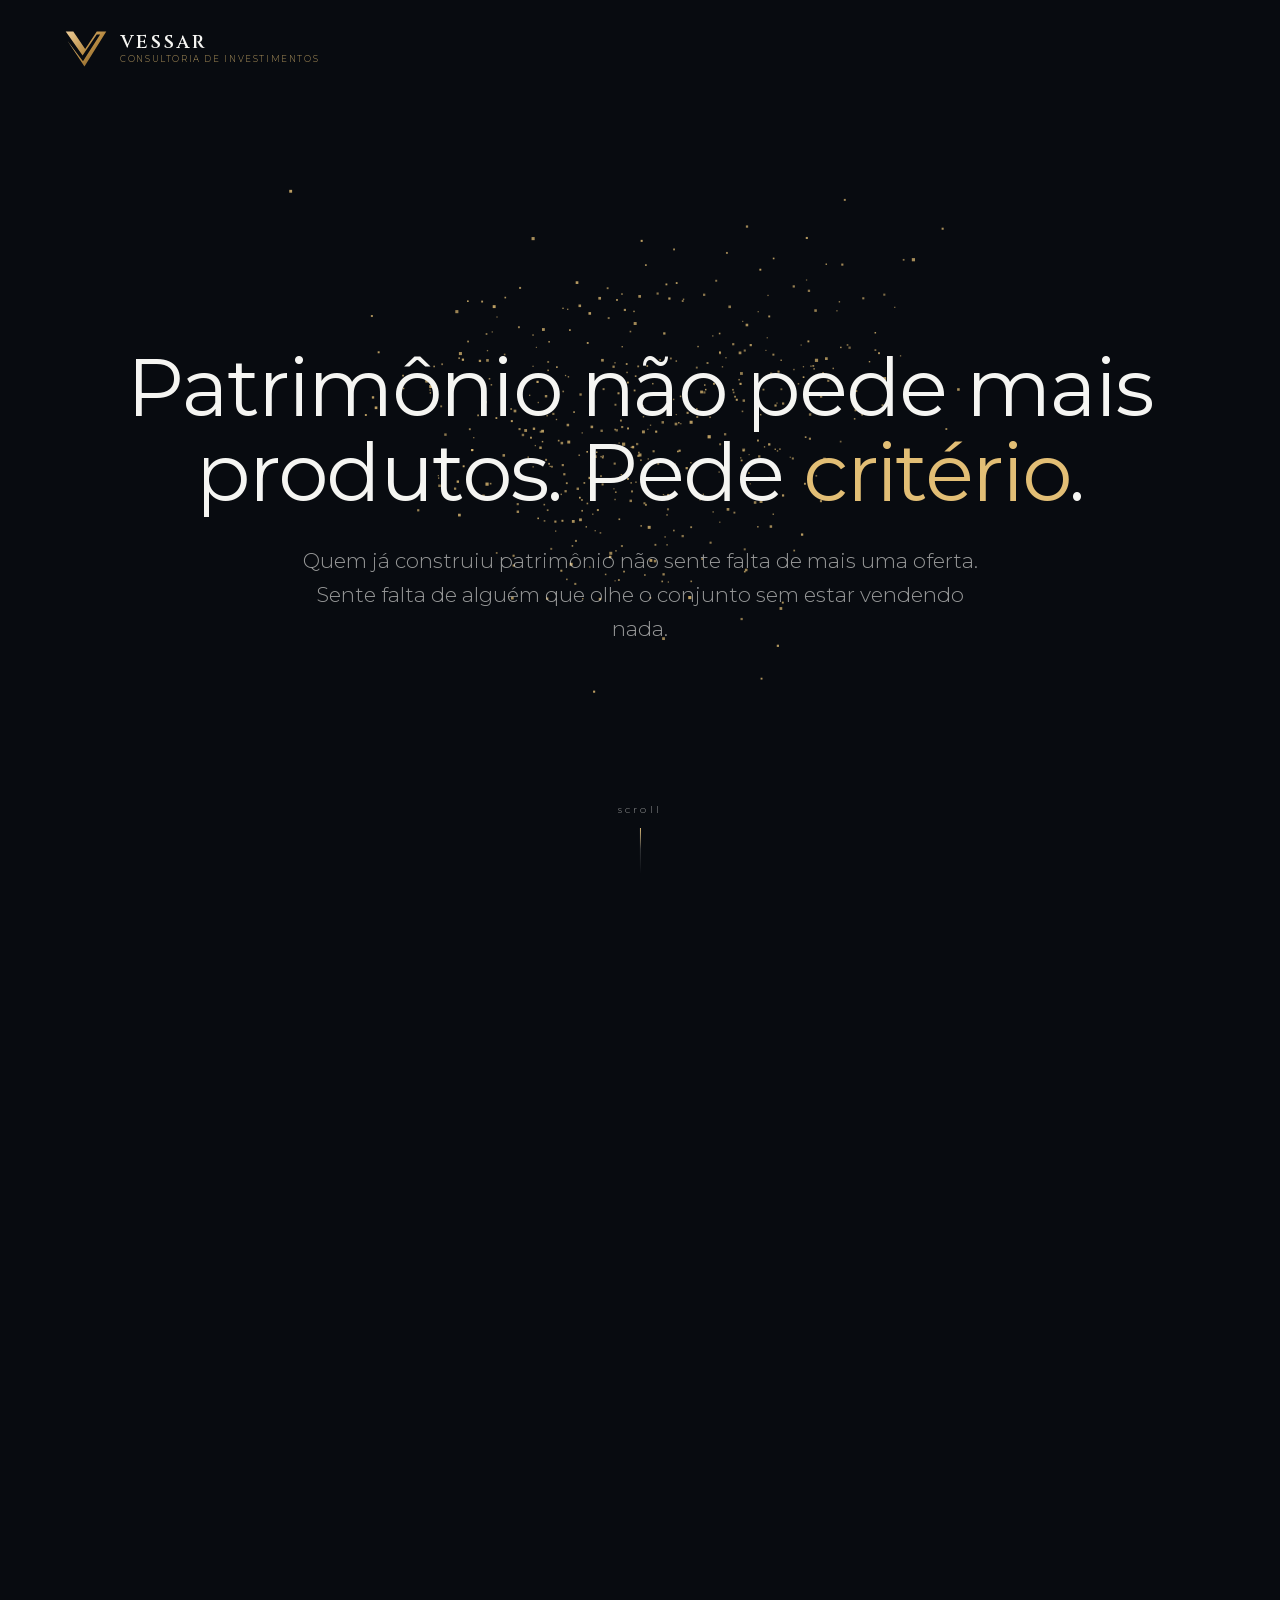
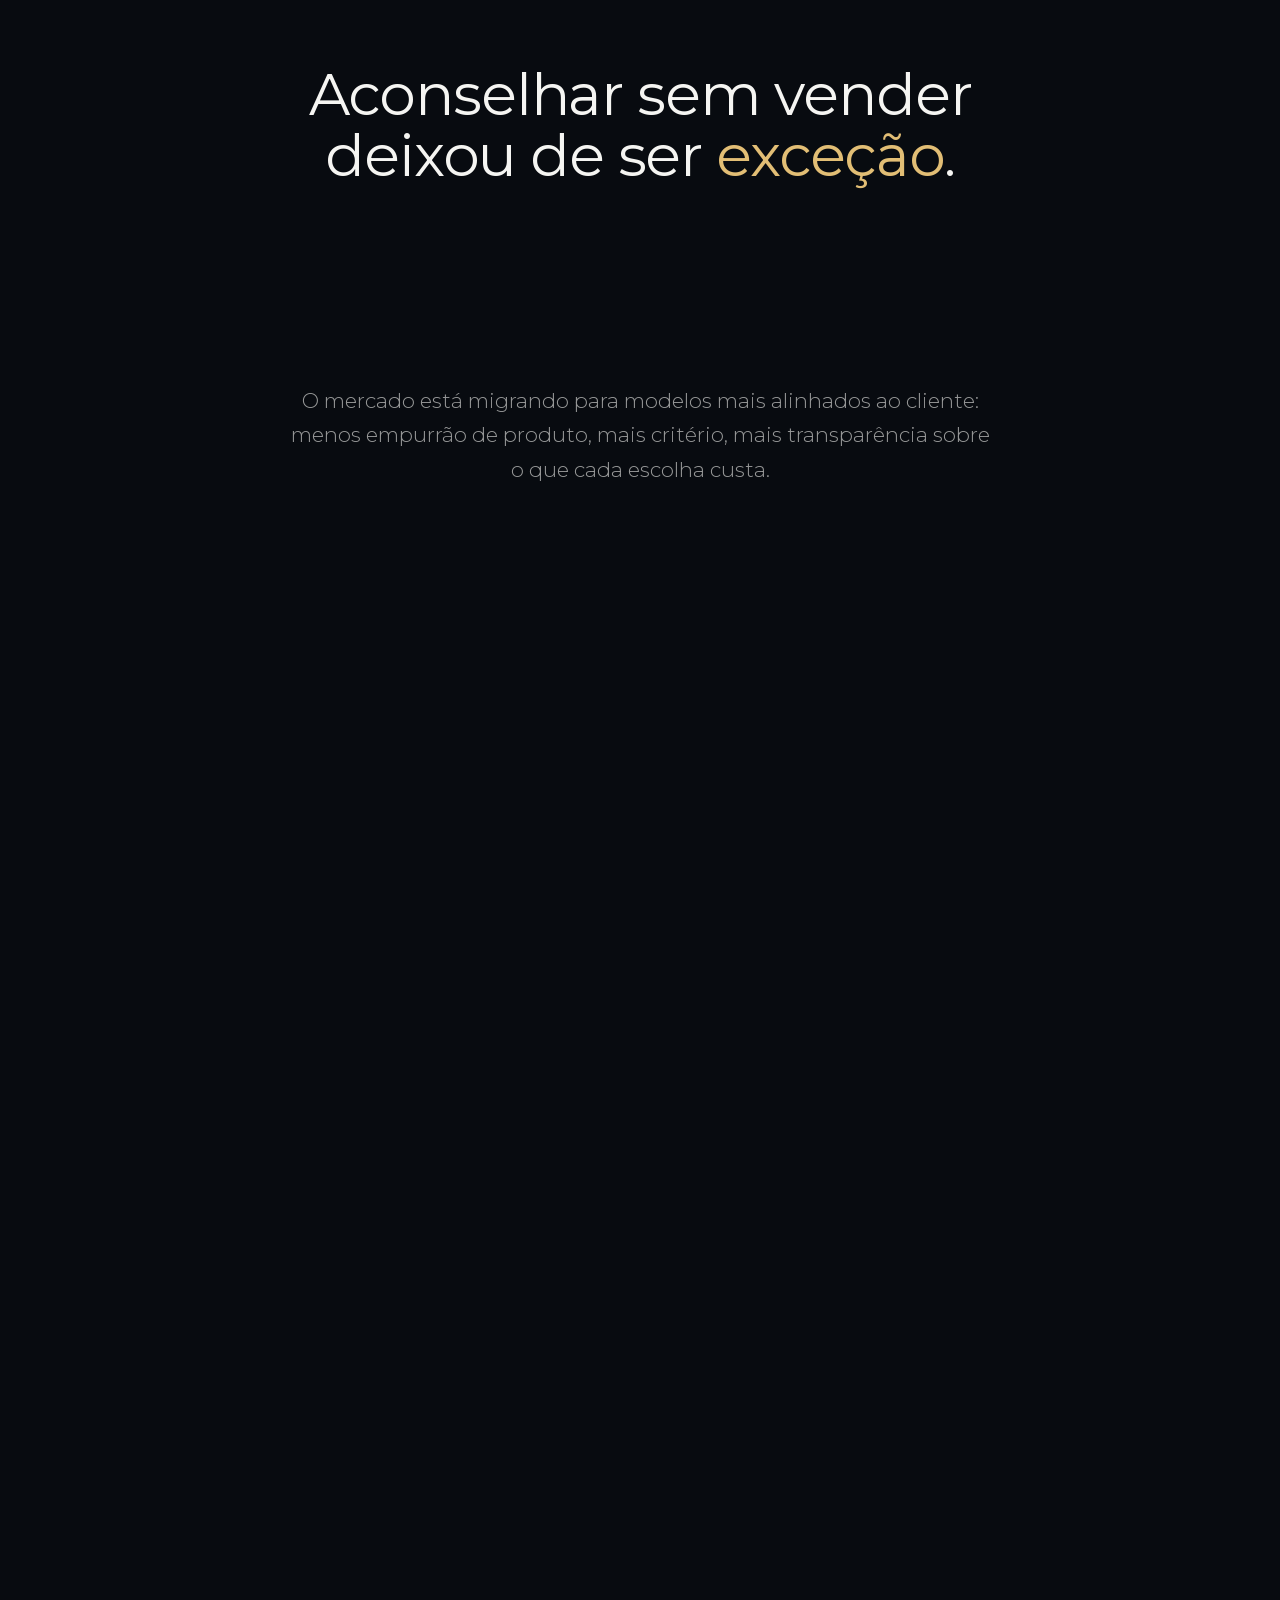
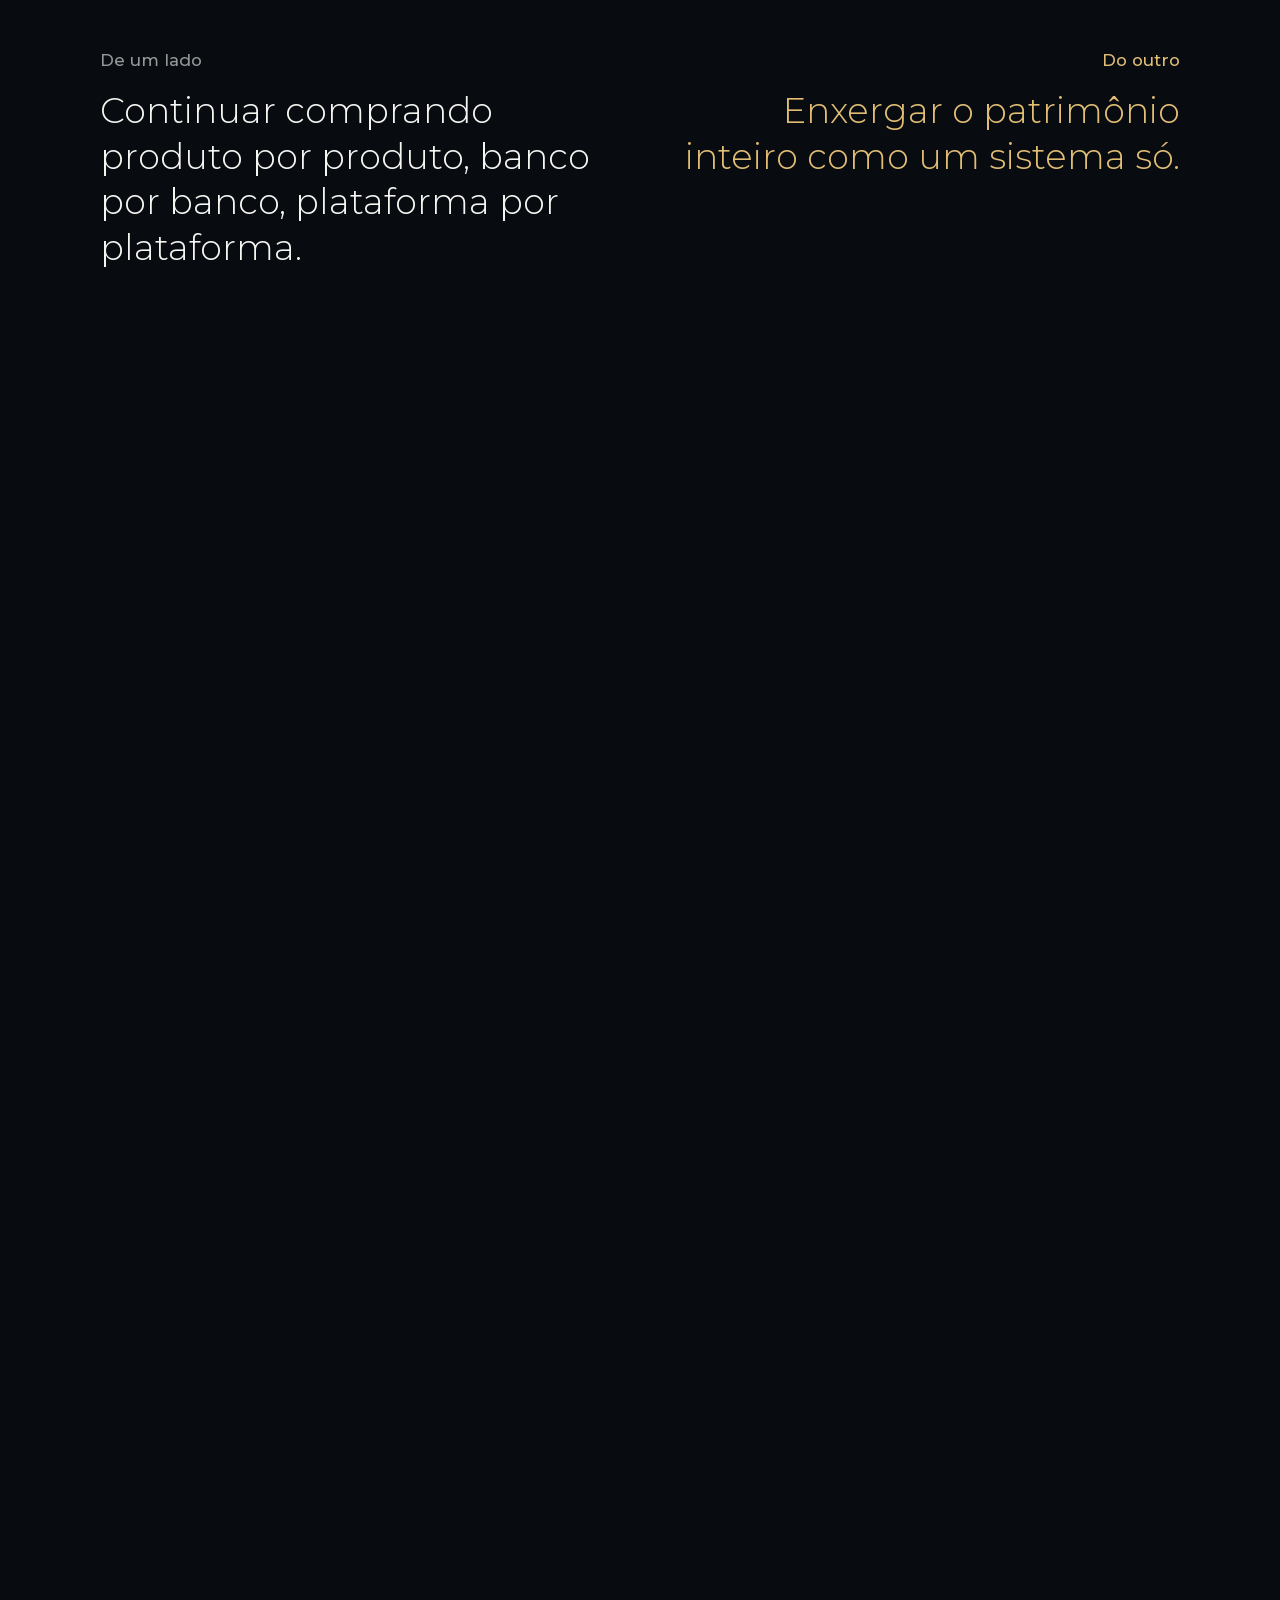
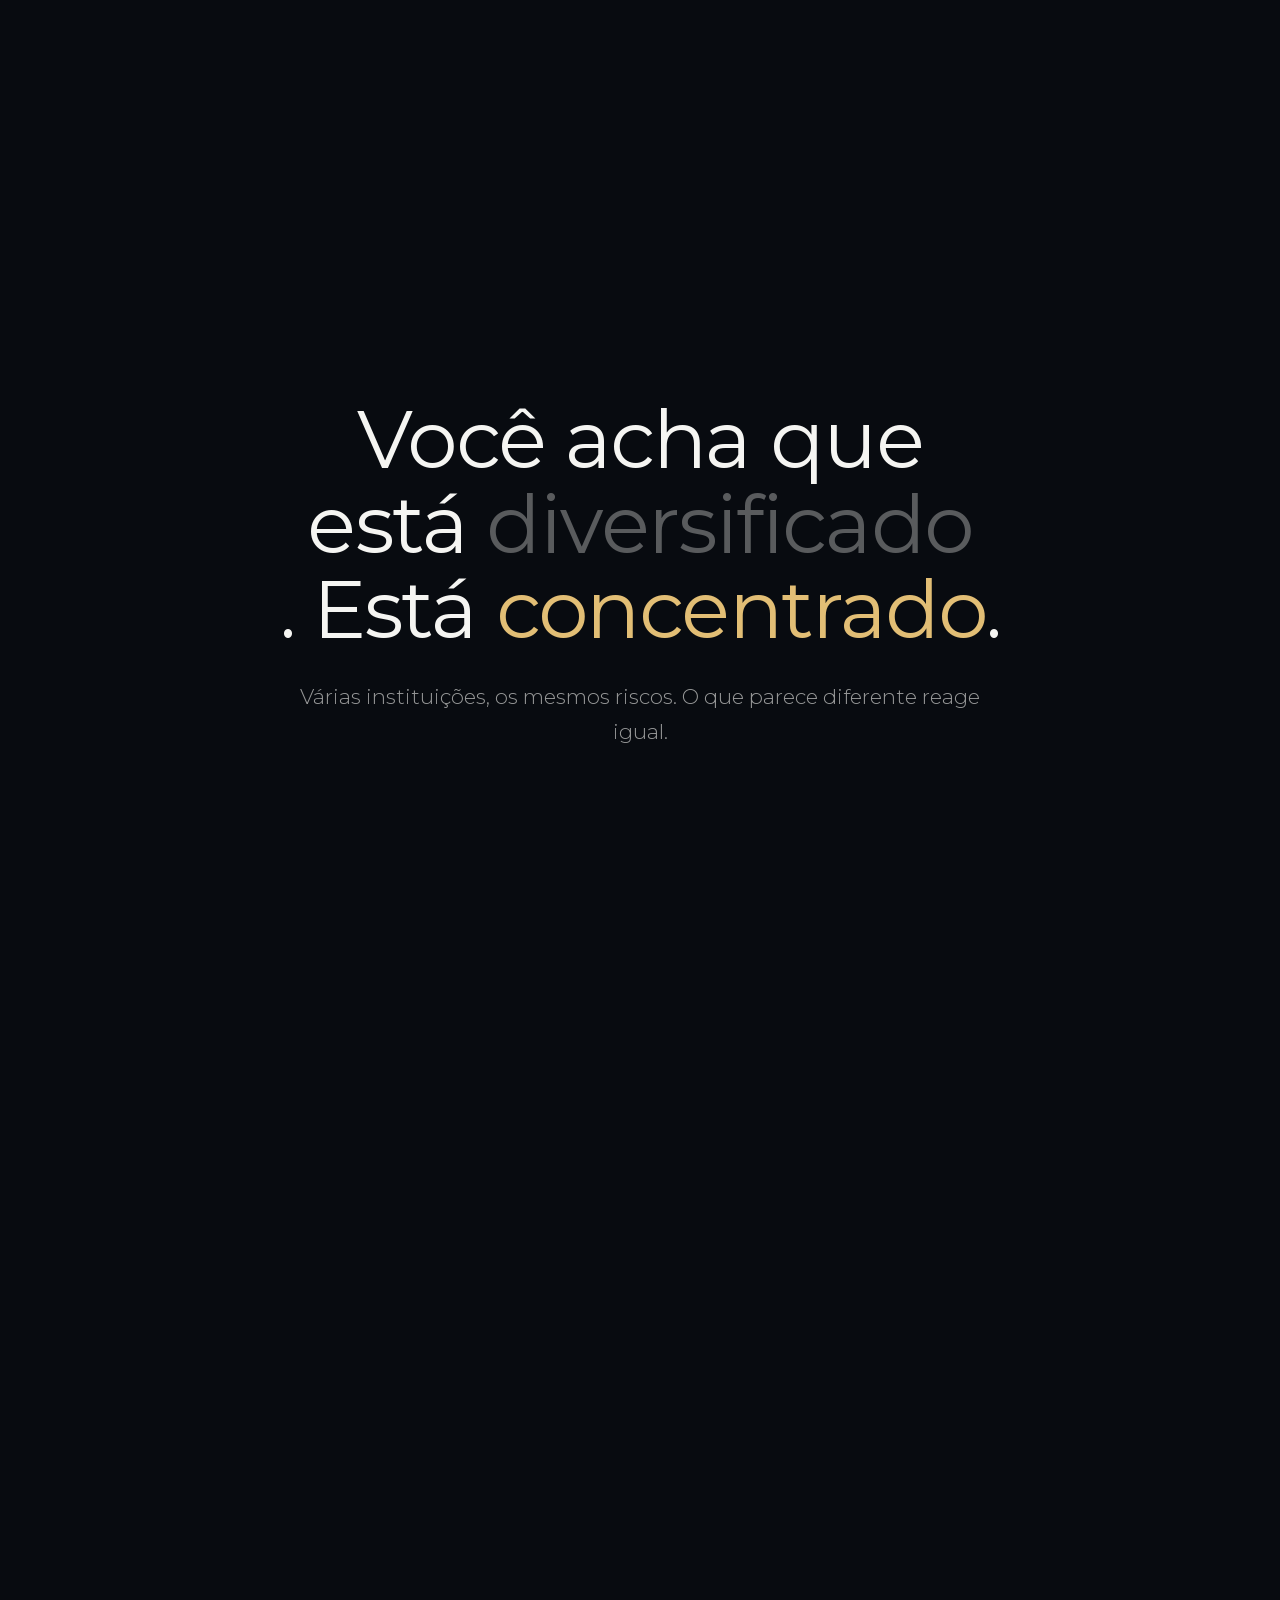
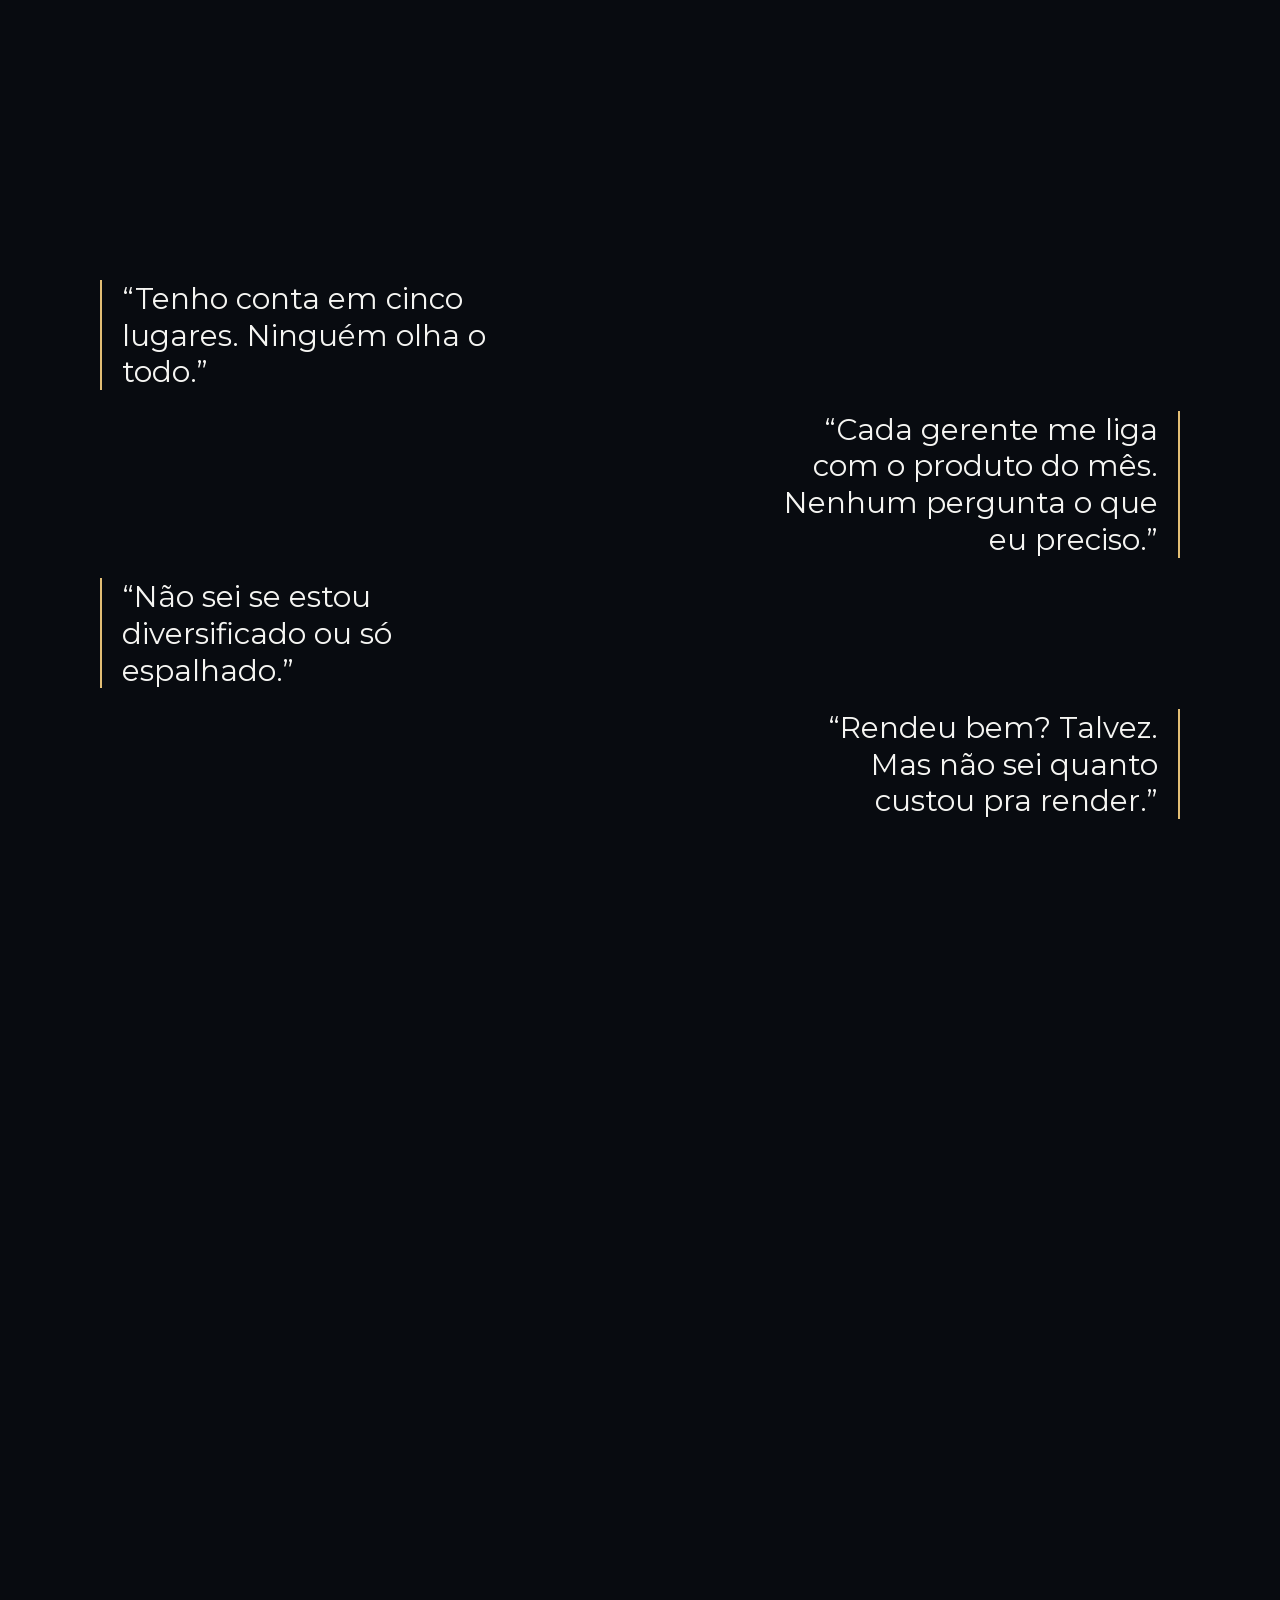
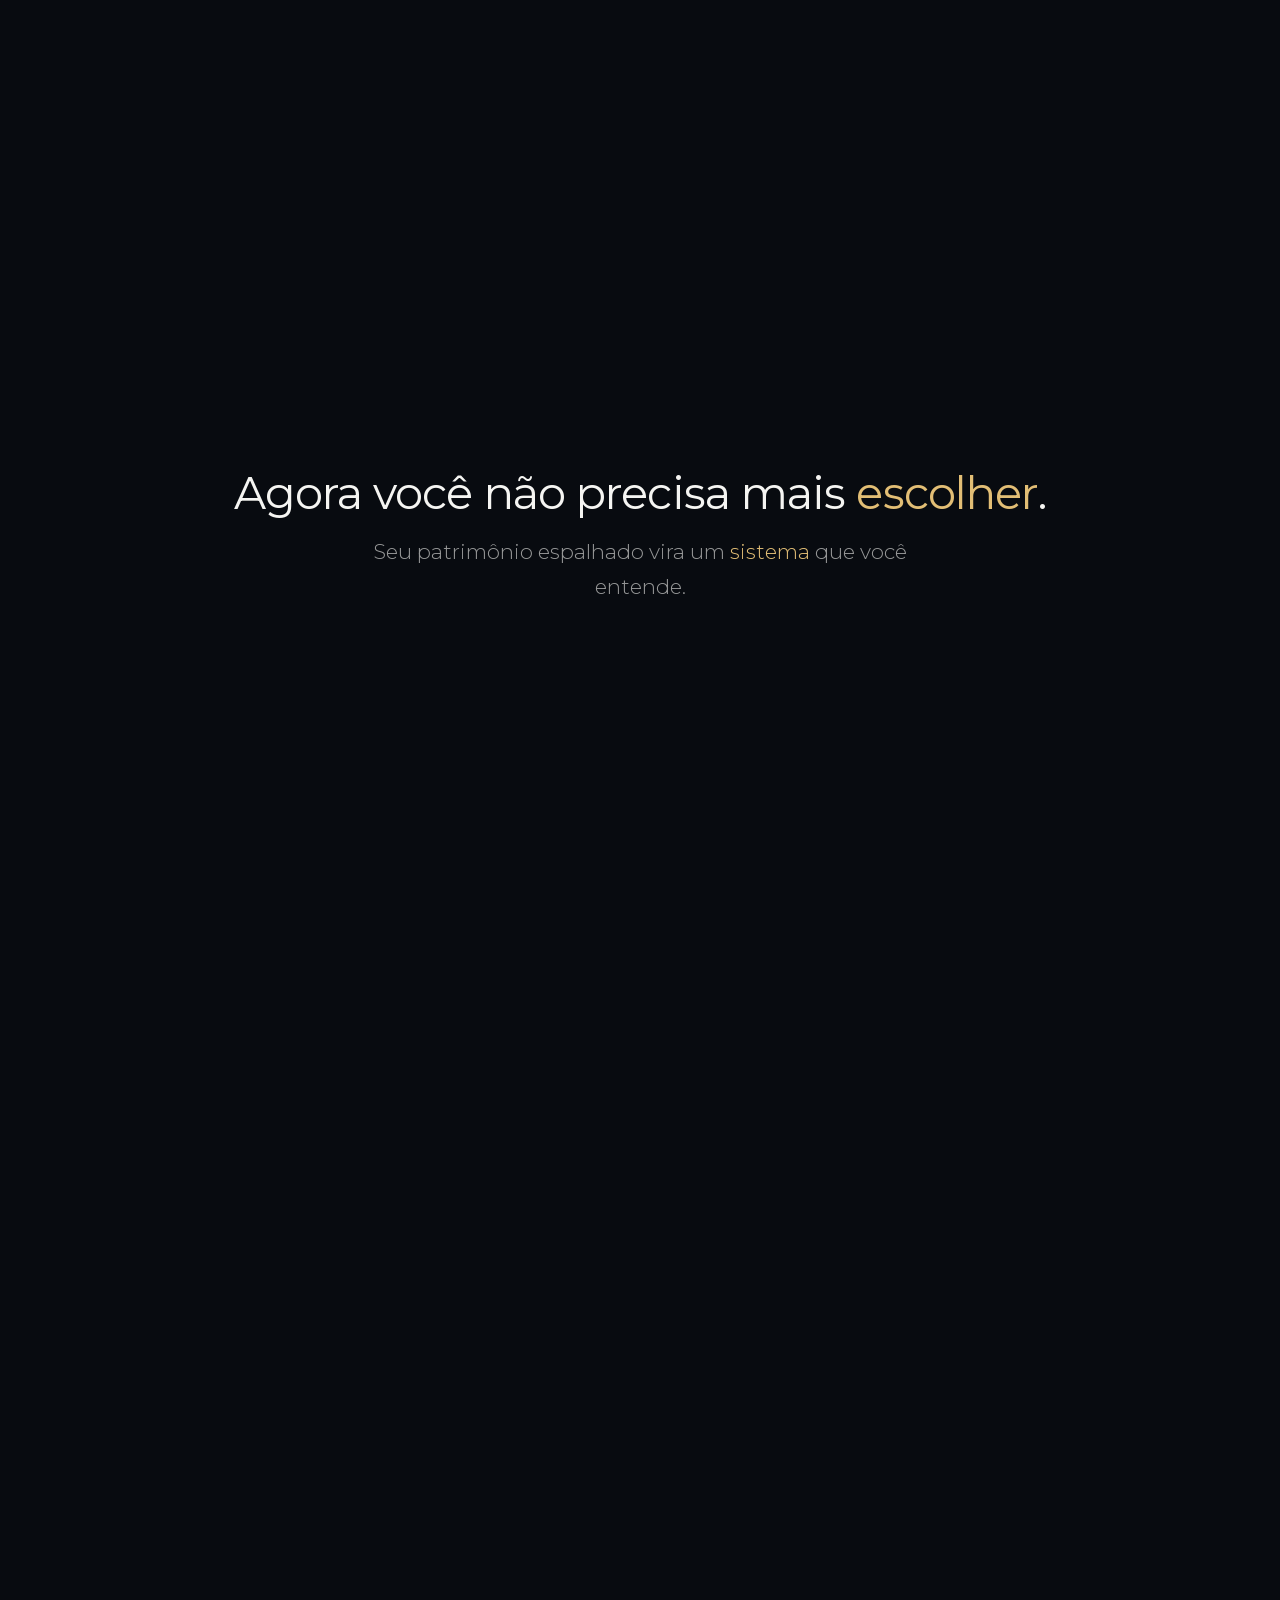
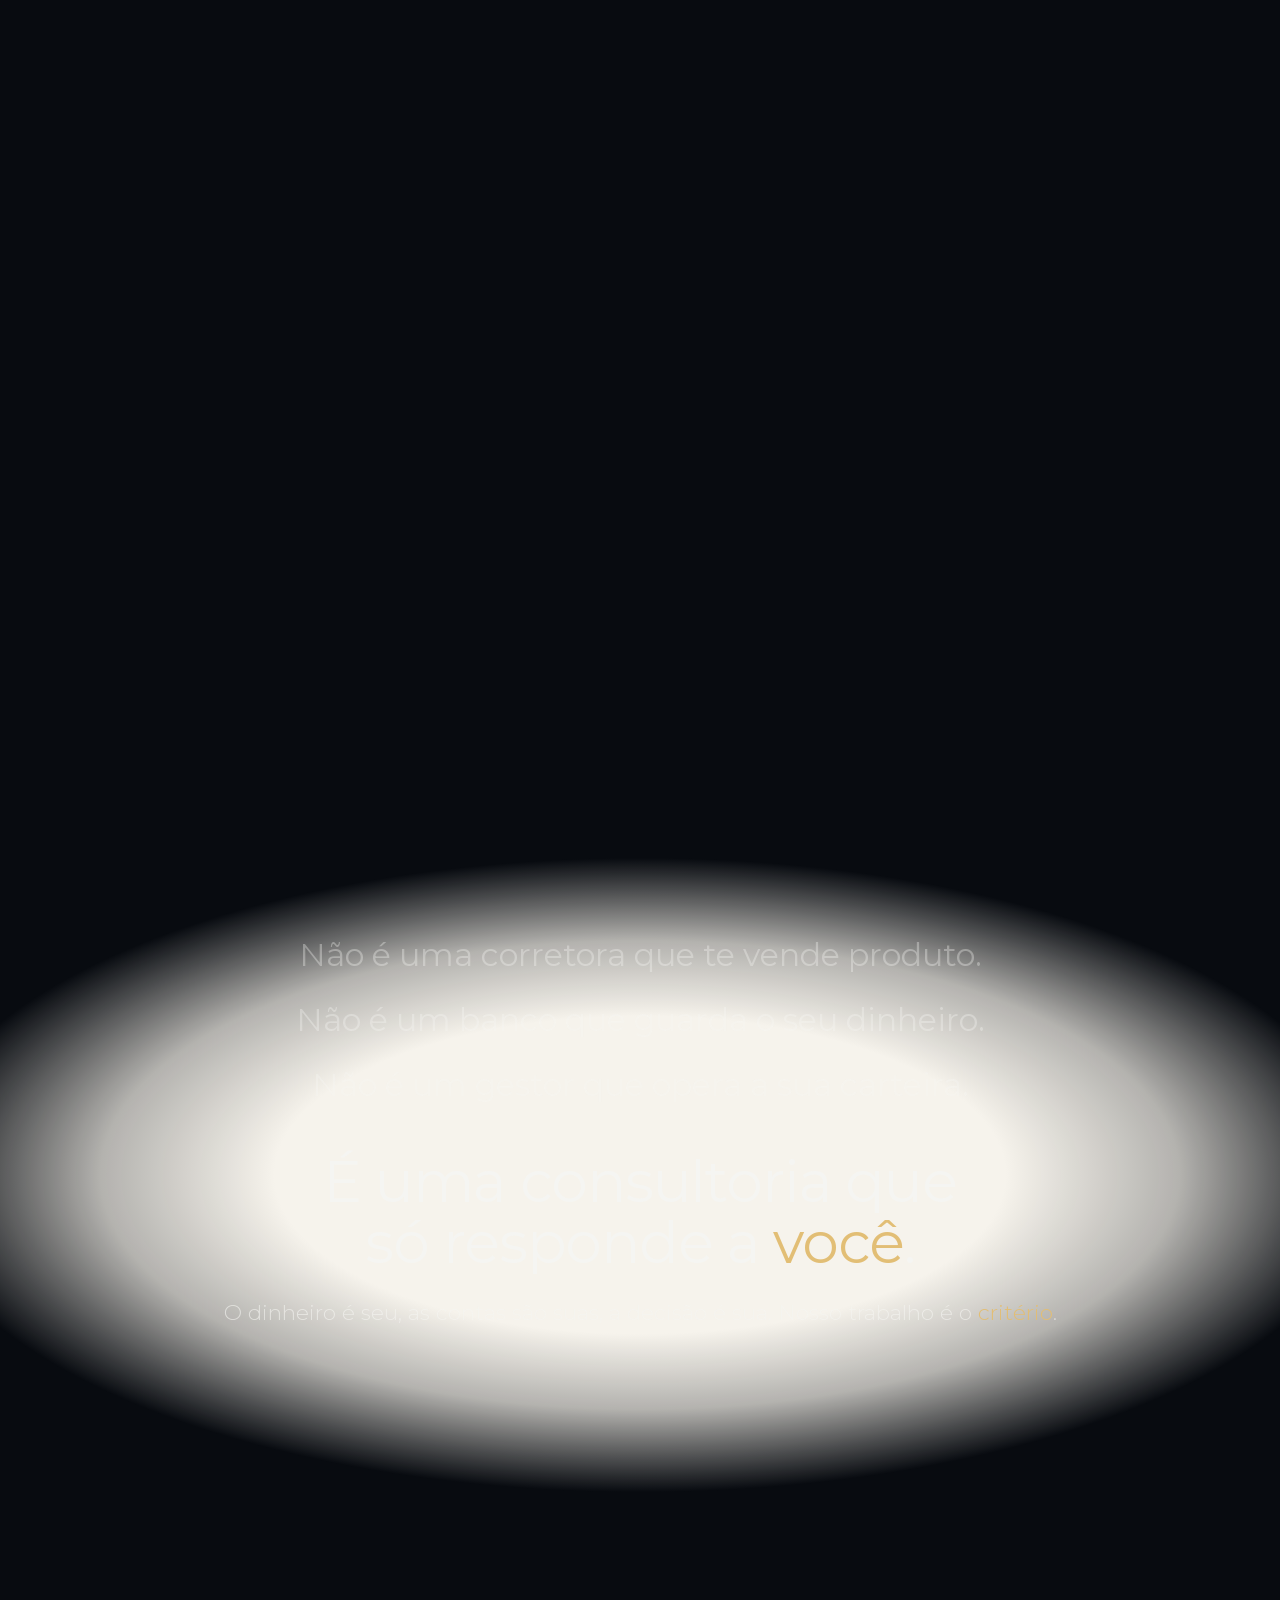
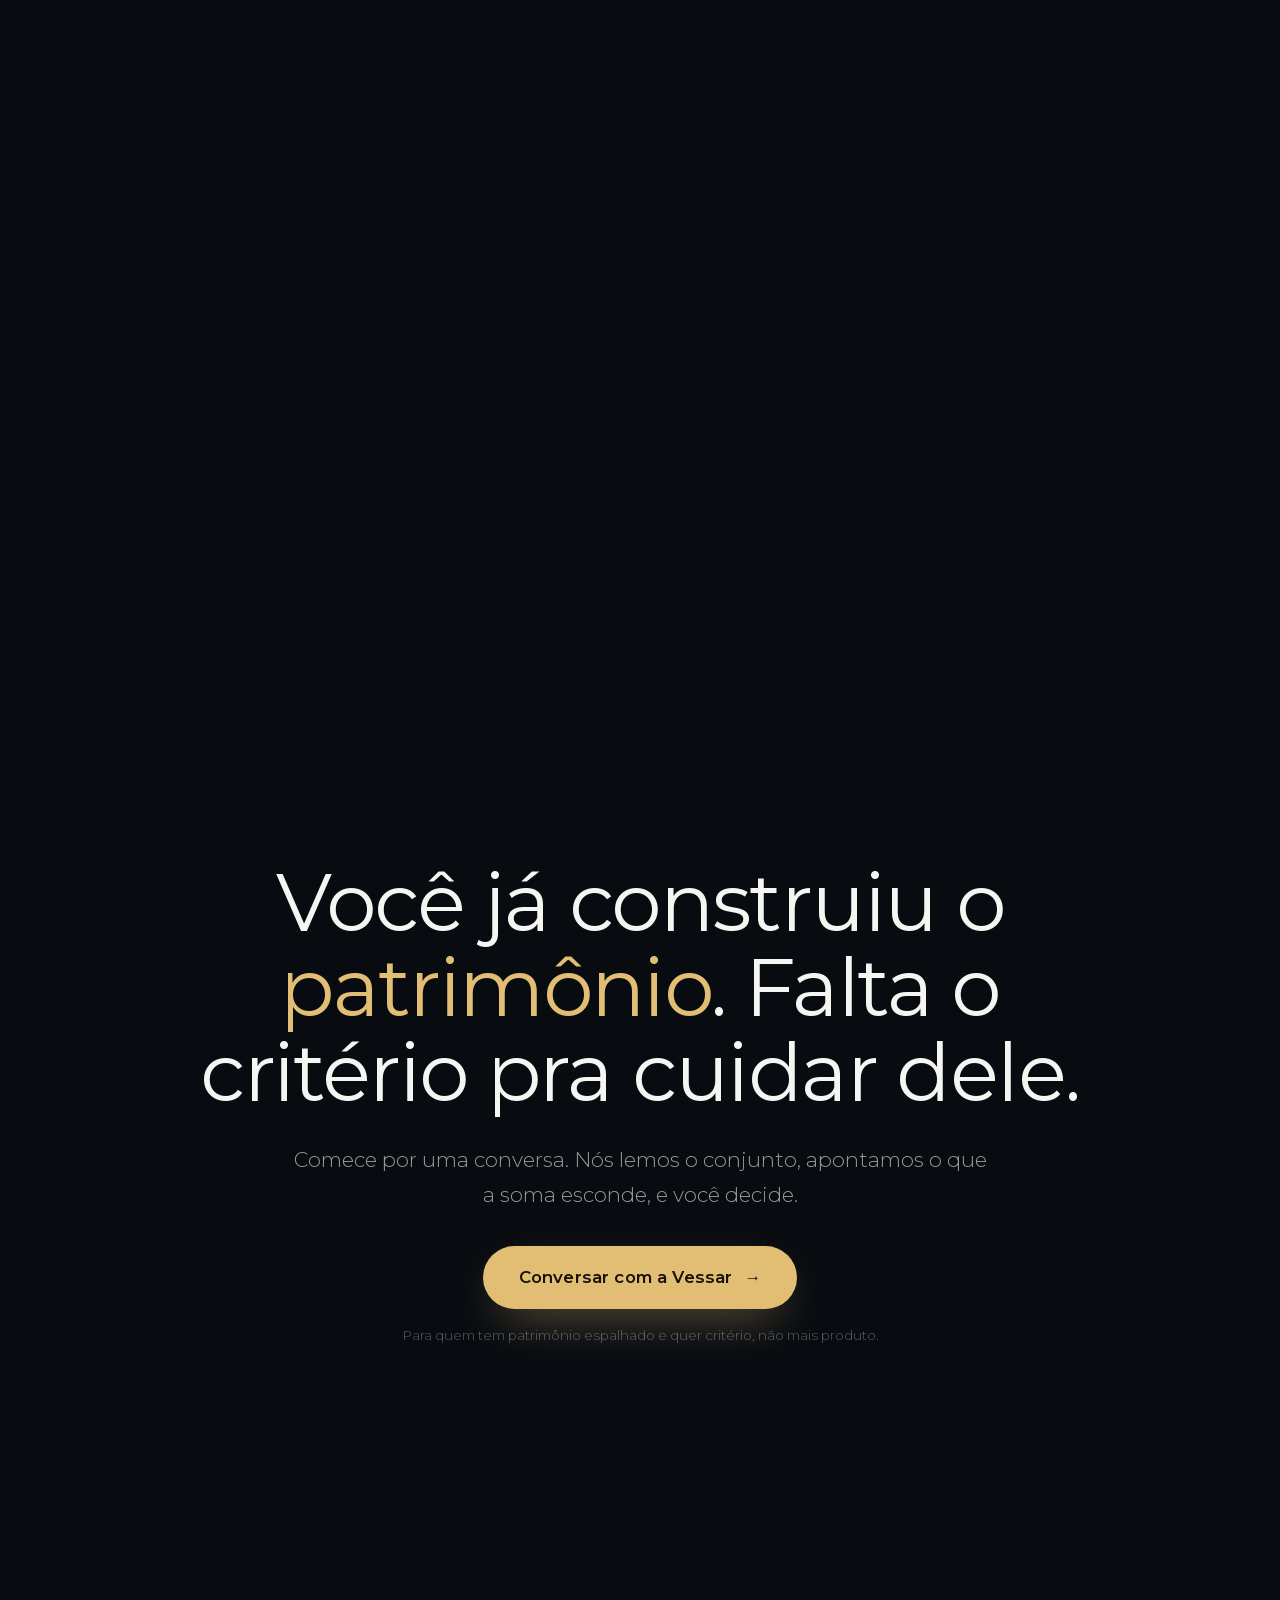
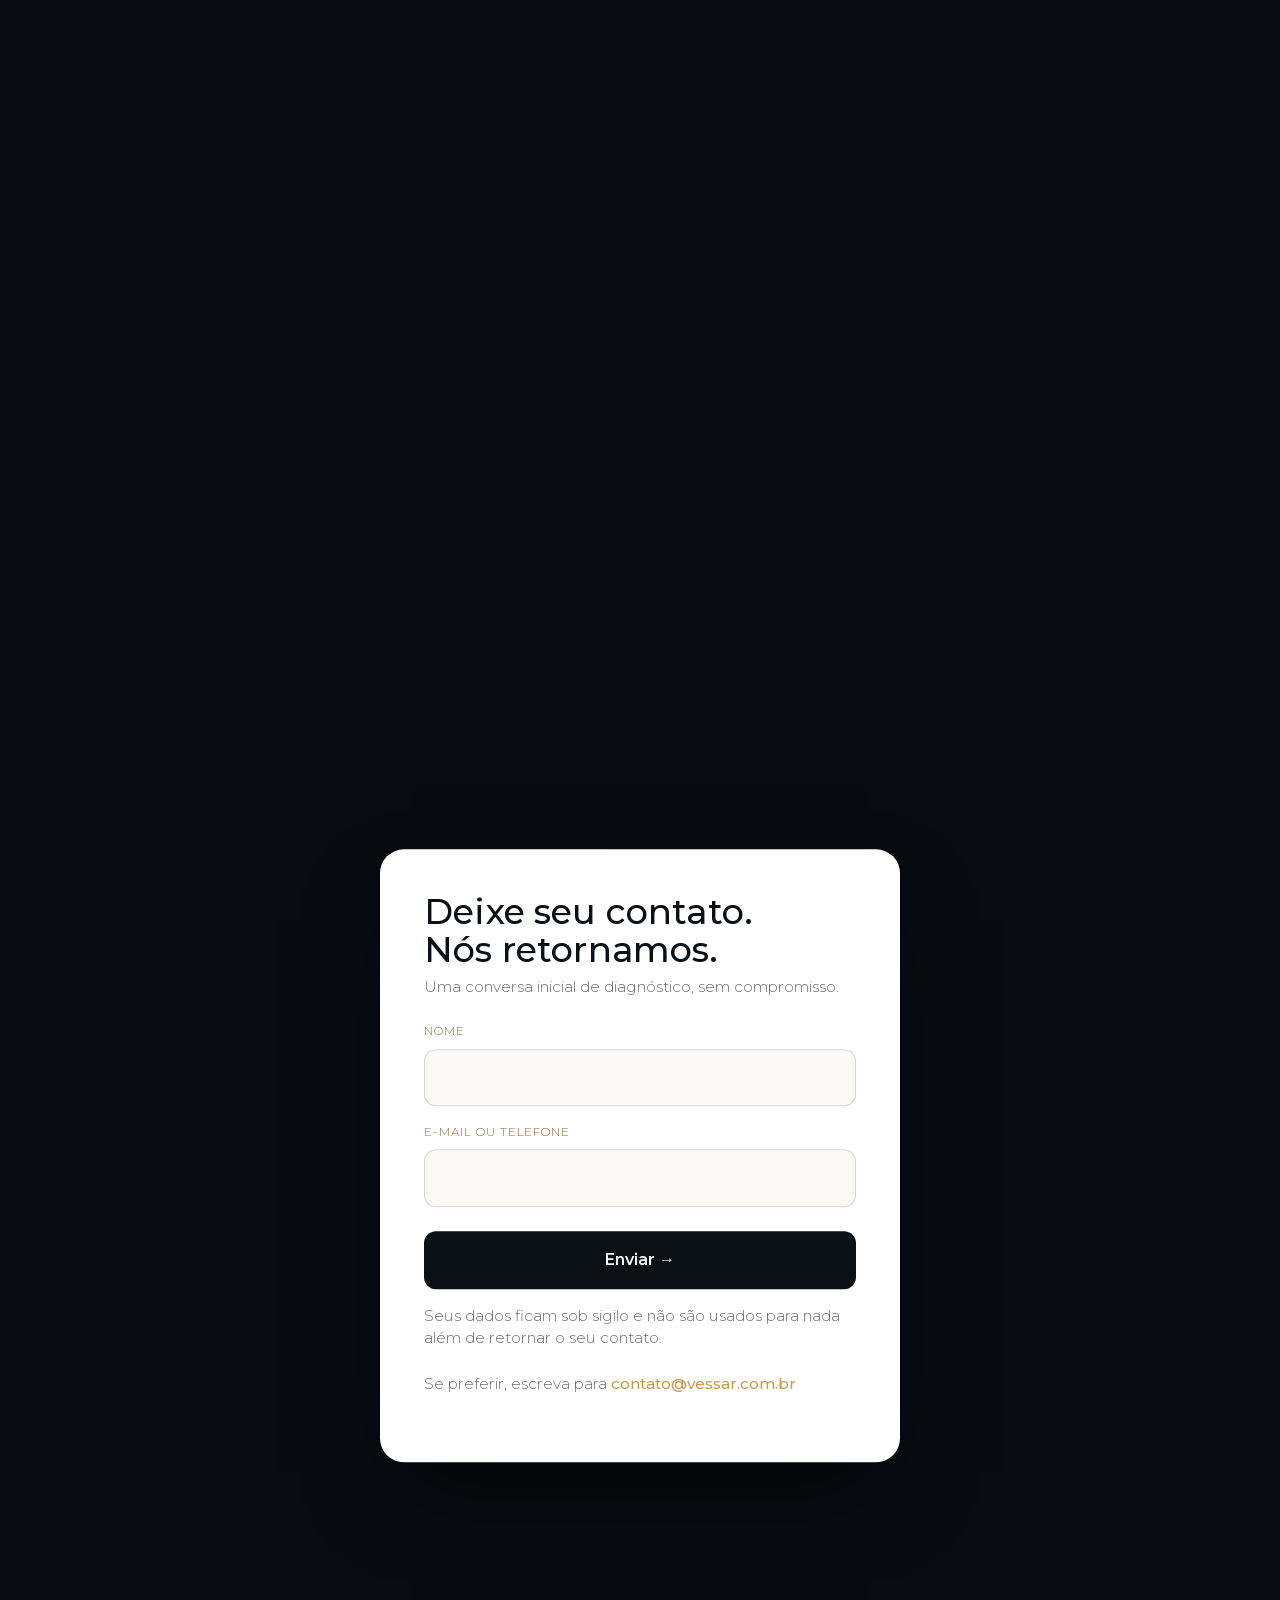
==== commit 7479db43: "feat: texto que acompanha o scroll, assinatura no topo e limpeza das malhas Do video que o cliente g" ====
--- a/index.html
+++ b/index.html
@@ -28,9 +28,12 @@
 
   <!-- Chrome -->
   <header class="chrome">
-    <a class="wordmark" href="#" aria-label="Vessar, início">
+    <a class="wordmark" href="#" aria-label="Vessar, consultoria de investimentos, início">
       <img class="wordmark__v" src="assets/img/vessar-mark.svg" alt="" width="30" height="26">
-      <span class="wordmark__name">VESSAR</span>
+      <span class="wordmark__nome">
+        <span class="wordmark__name">VESSAR</span>
+        <span class="wordmark__sub">Consultoria de investimentos</span>
+      </span>
     </a>
   </header>
 
--- a/assets/css/style.css
+++ b/assets/css/style.css
@@ -138,12 +138,22 @@
   font-family: var(--display); font-weight: 600; font-size: 15px;
   color: var(--gold);
 }
-.wordmark__v { height: 30px; width: auto; display: block; }
+/* a 30px as duas hastes do simbolo se fundiam e viravam borrao */
+.wordmark__v { height: 38px; width: auto; display: block; }
+.wordmark__nome { display: grid; gap: 3px; }
 .wordmark__name {
   font-family: var(--display); font-weight: 600;
   font-size: 18px; letter-spacing: .16em; color: var(--fg);
+  display: block; line-height: 1;
+}
+/* o que a Vessar e, legivel na rolagem inteira e nao so no rodape */
+.wordmark__sub {
+  font-size: 8.5px; letter-spacing: .19em; text-transform: uppercase;
+  color: var(--gold); opacity: .82; line-height: 1; white-space: nowrap;
 }
 body.is-light .wordmark__name { color: var(--on-cream); }
+body.is-light .wordmark__sub { color: var(--gold-deep, #8a6a2f); opacity: .9; }
+@media (max-width: 400px) { .wordmark__sub { font-size: 7.5px; letter-spacing: .14em; } }
 
 .cvm-badge {
   display: inline-flex; align-items: center; gap: 8px;
@@ -223,6 +233,7 @@
 .beat__box {
   width: min(1080px, 100%);
   margin-inline: auto;
+  will-change: transform;   /* o JS desliza a caixa junto com o scroll */
 }
 
 /* reveal: entra suave quando o beat fica ativo, sai quando passa */
@@ -433,6 +444,14 @@
 .beat--hex .beat__inner { padding-top: clamp(64px, 9vh, 110px); }
 
 /* rótulos das 6 dimensões, posicionados nos vértices do hexágono (JS) */
+/* A malha atras do texto nao dizia nada e sujava a leitura: um veu da cor do
+   fundo abre uma clareira no centro e deixa a rede viva so nas beiradas. */
+.beat[data-beat="7"] .beat__inner::before {
+  content: ''; position: absolute; inset: 0; z-index: -1; pointer-events: none;
+  background: radial-gradient(68% 42% at 50% 50%,
+    var(--cream-bg) 0%, var(--cream-bg) 42%, rgba(246,243,236,.72) 62%, transparent 84%);
+}
+
 .hex-labels { position: fixed; inset: 0; z-index: 15; pointer-events: none; opacity: 0; transition: opacity .6s var(--ease); }
 .hex-labels.show { opacity: 1; }
 .hexlab { position: absolute; transform: translate(-50%, -50%); text-align: center; white-space: nowrap; }
@@ -442,7 +461,8 @@
 /* beats 2 e 3 — conteúdo no topo pra liberar a malha/bifurcação embaixo */
 .beat--upper .beat__inner { align-items: start; padding-top: clamp(112px, 15vh, 200px); }
 /* beat 3 mais longo: dá scroll pra percorrer a via pelo caminho direito antes do vórtice */
-.beat[data-beat="3"] { min-height: 300vh; }
+/* o cliente pediu o caminho mais longo: mais scroll antes do mergulho */
+.beat[data-beat="3"] { min-height: 380vh; }
 .beat--upper .lead--mid { margin-top: clamp(120px, 22vh, 260px); }
 
 /* beat 8 — título à esquerda, pessoa à direita (desktop) */
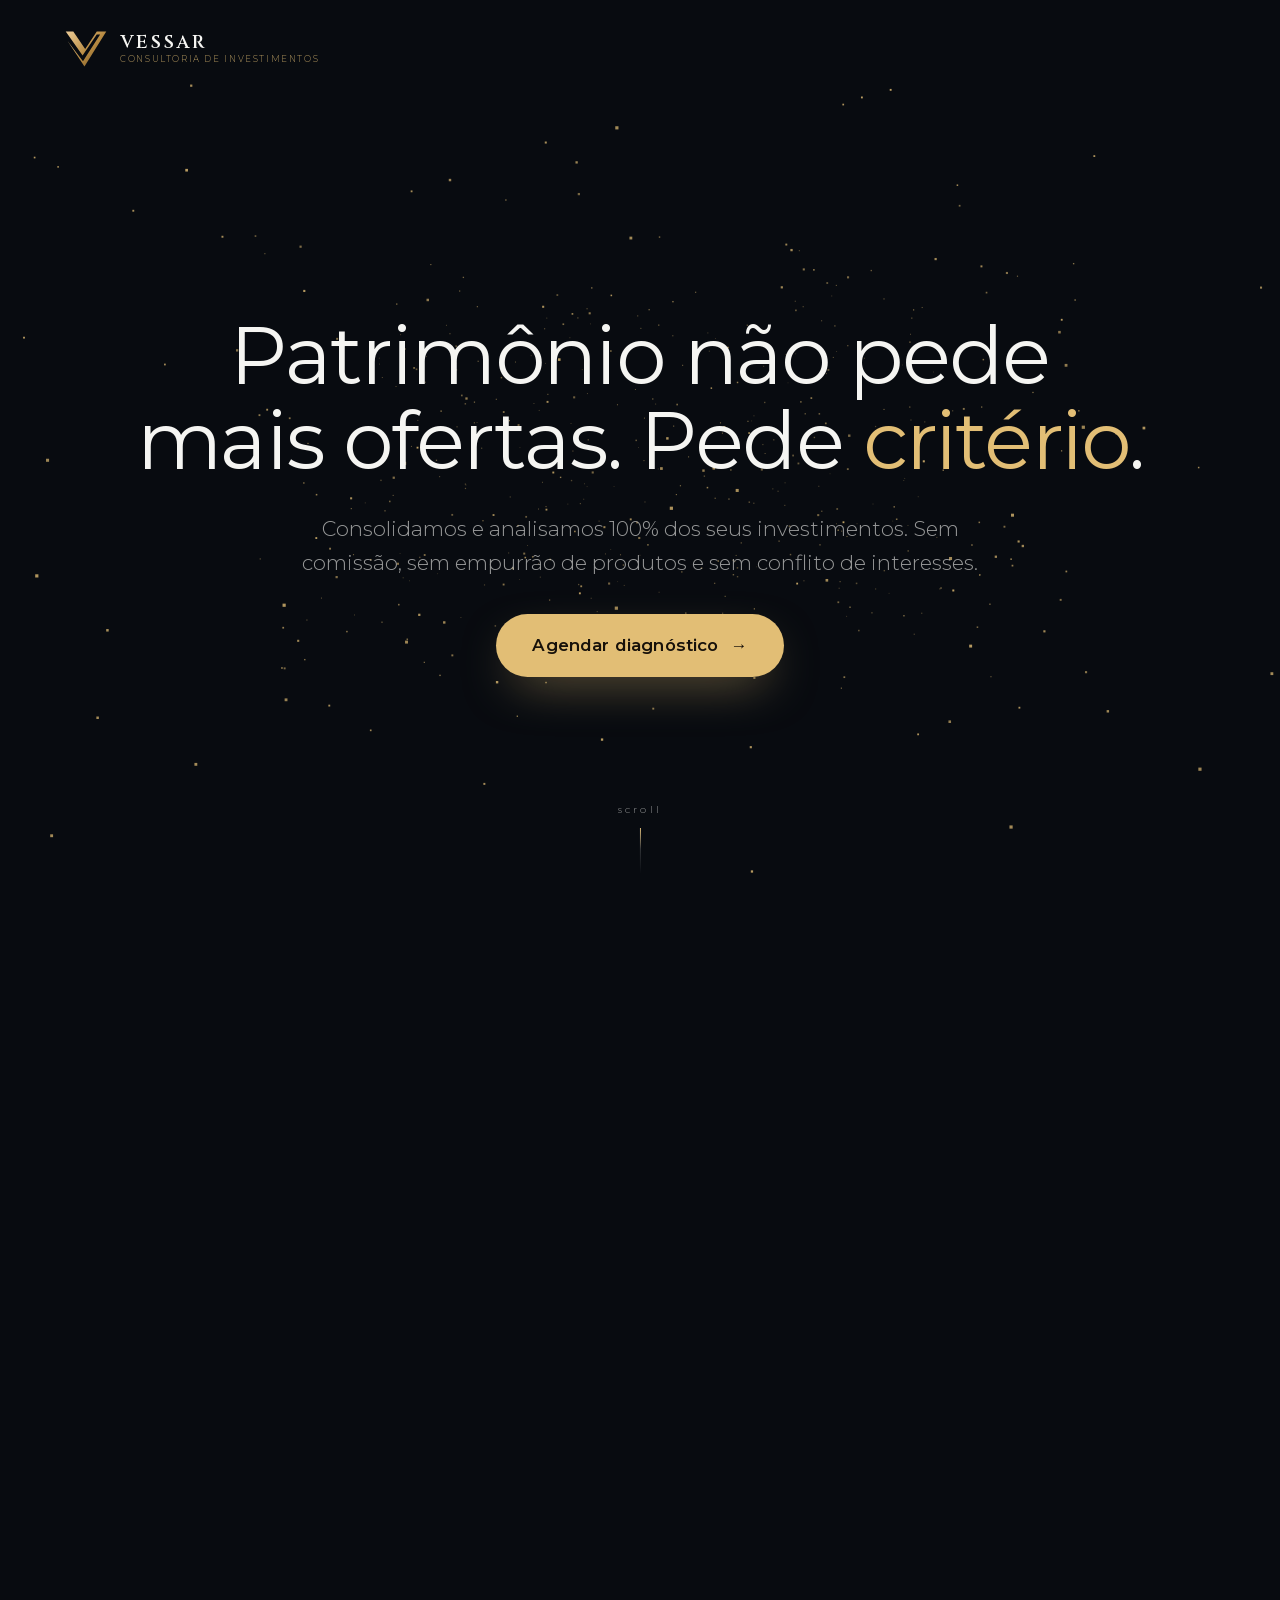
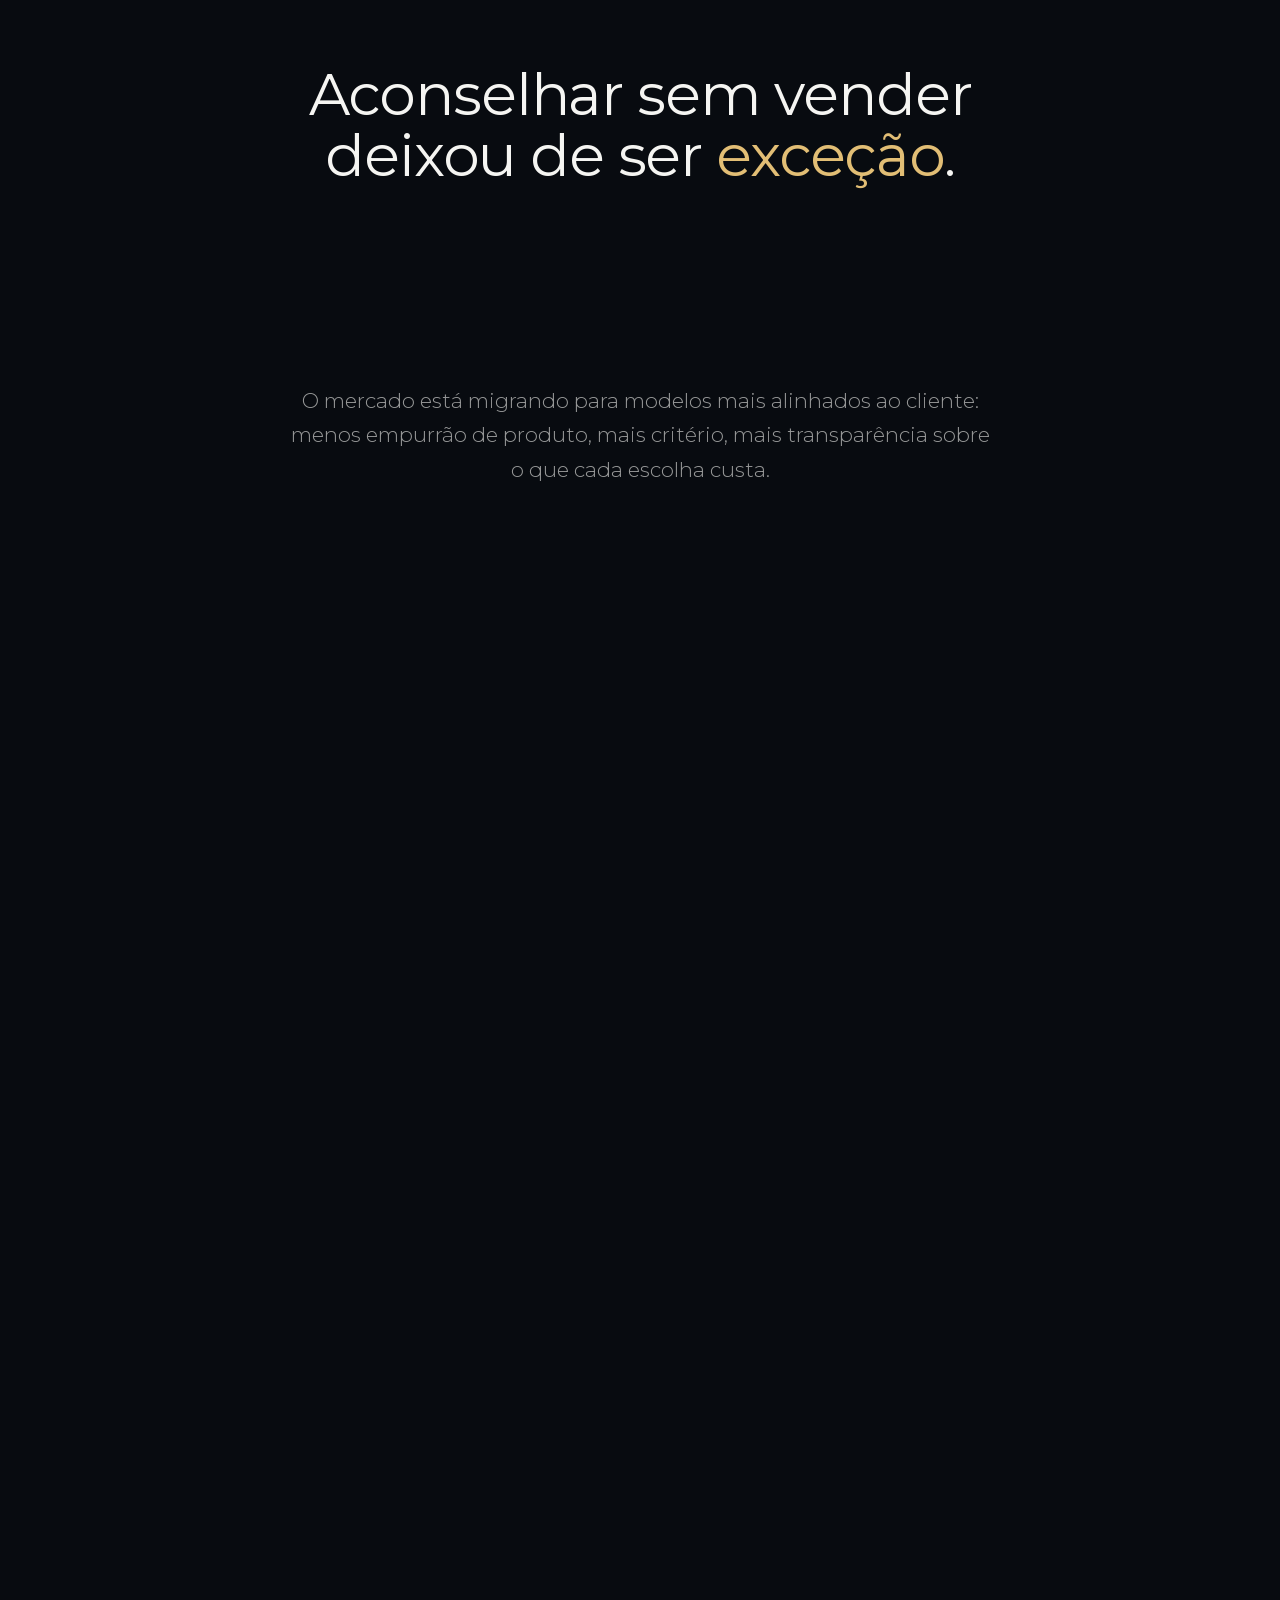
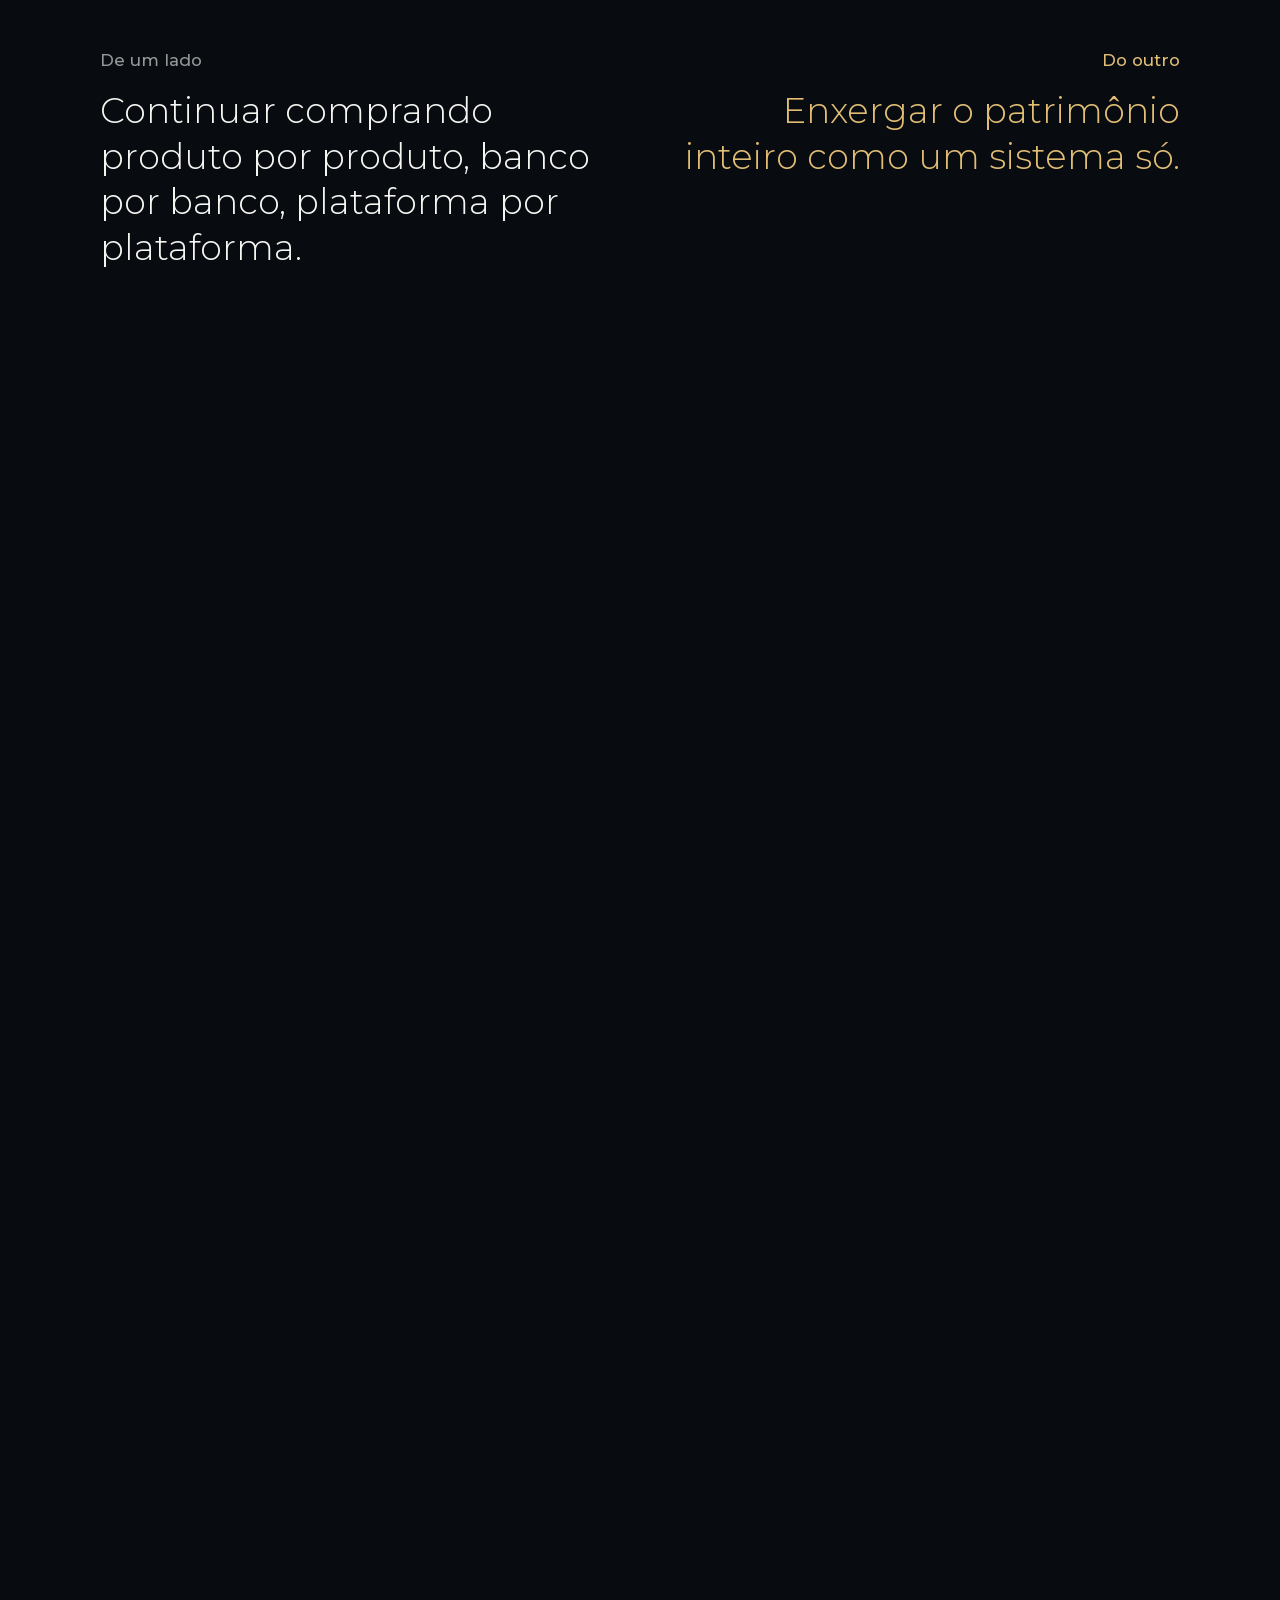
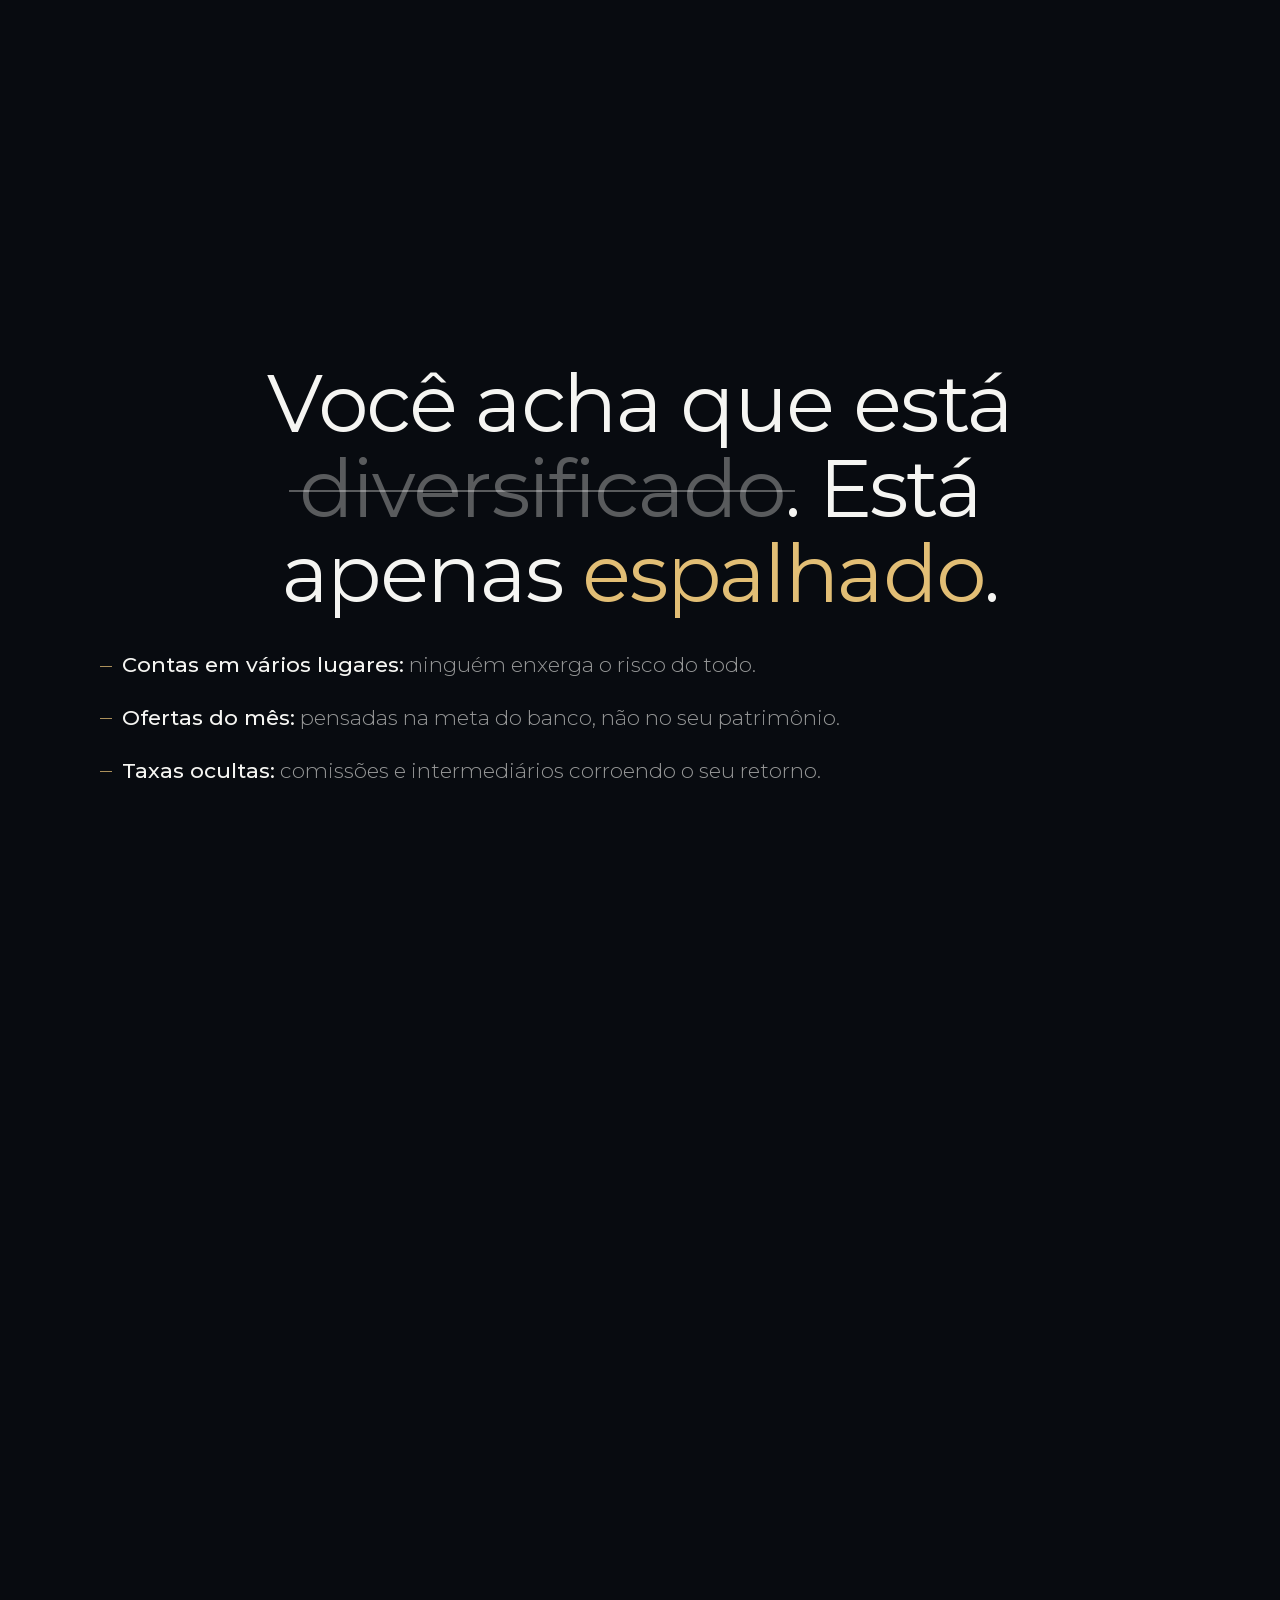
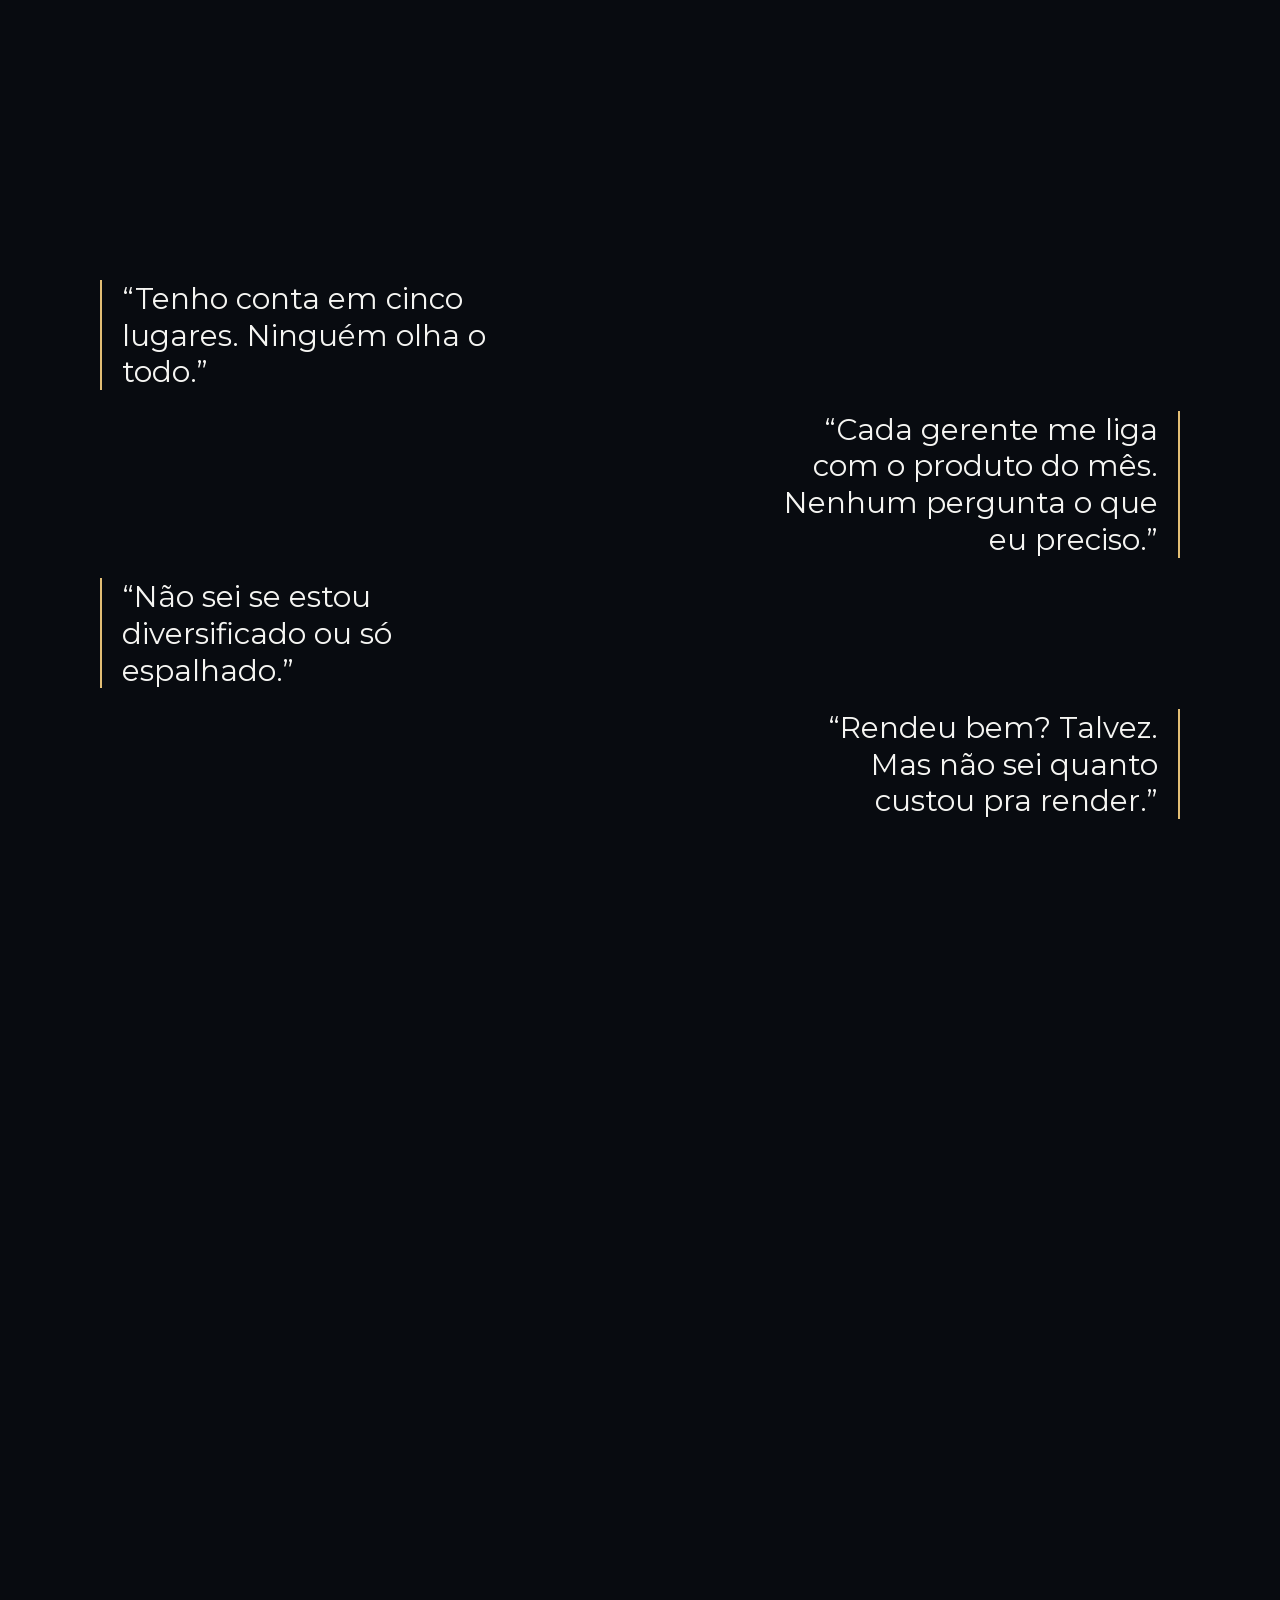
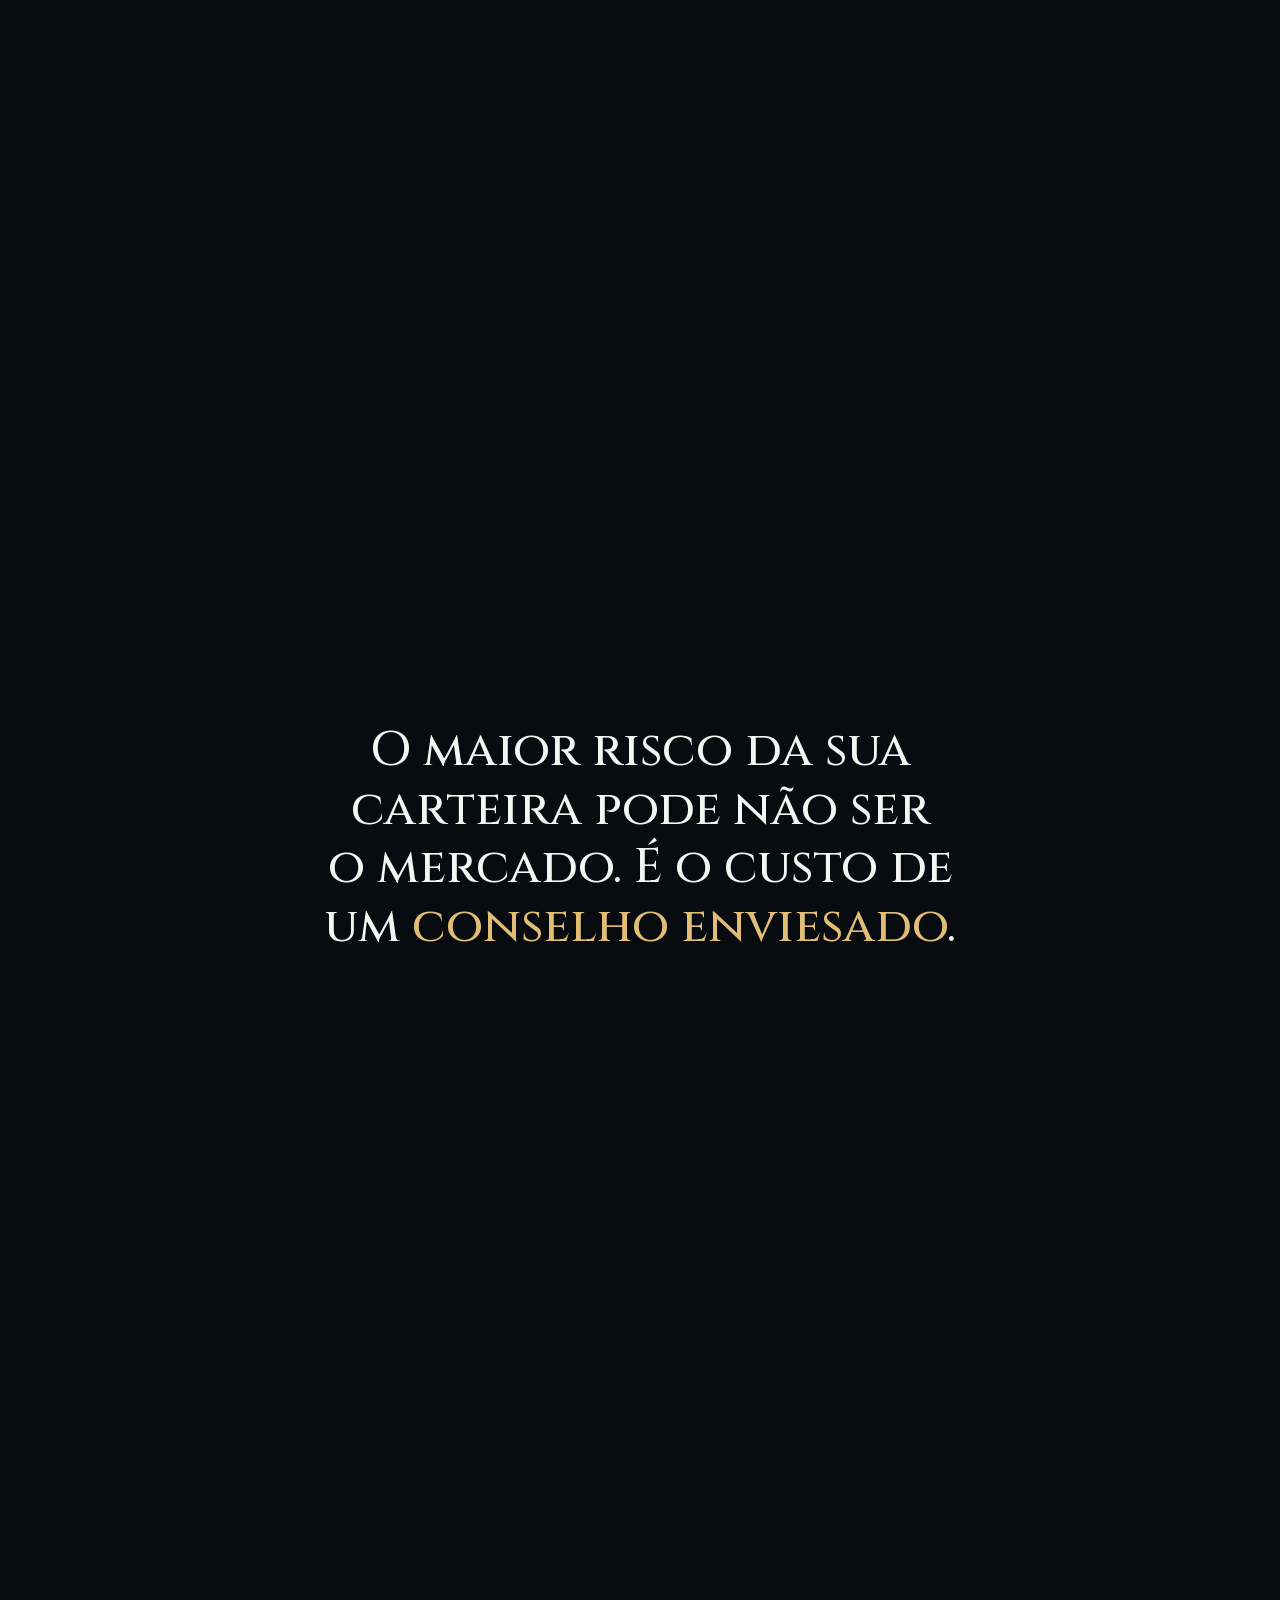
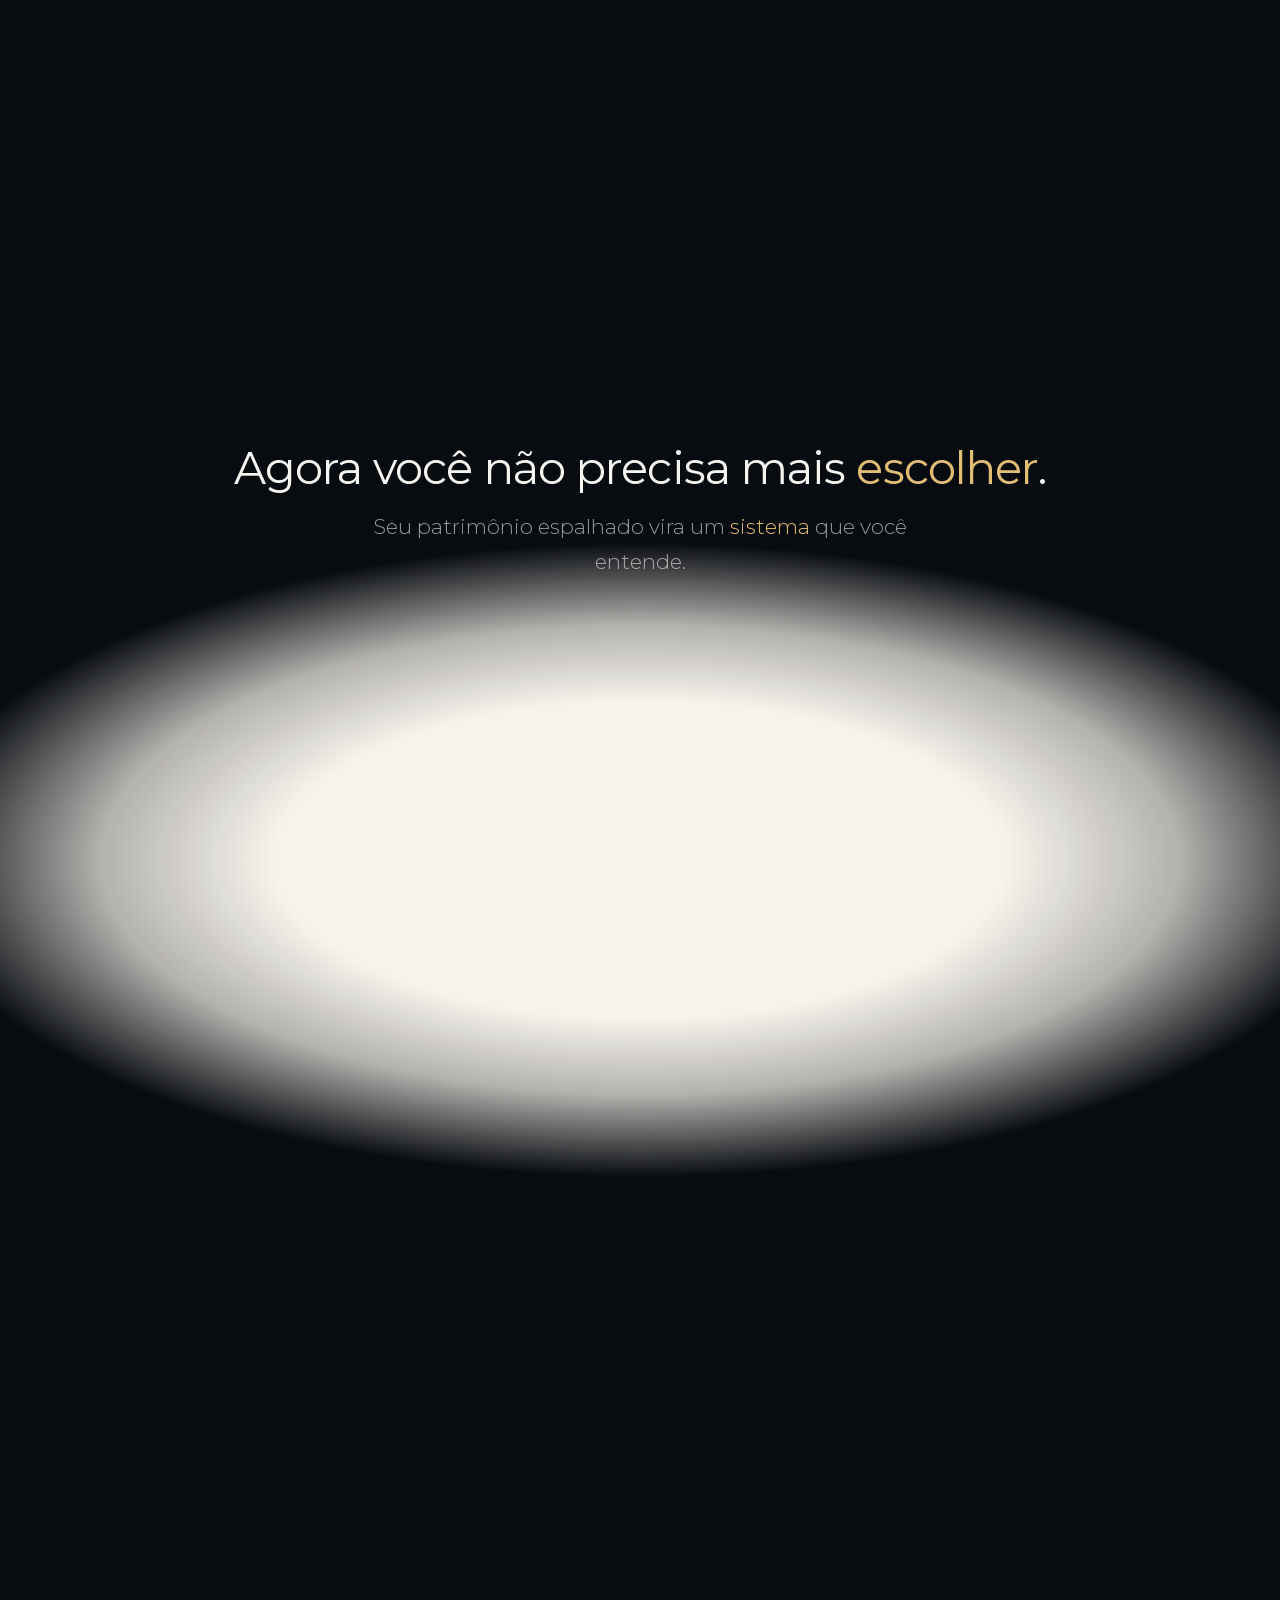
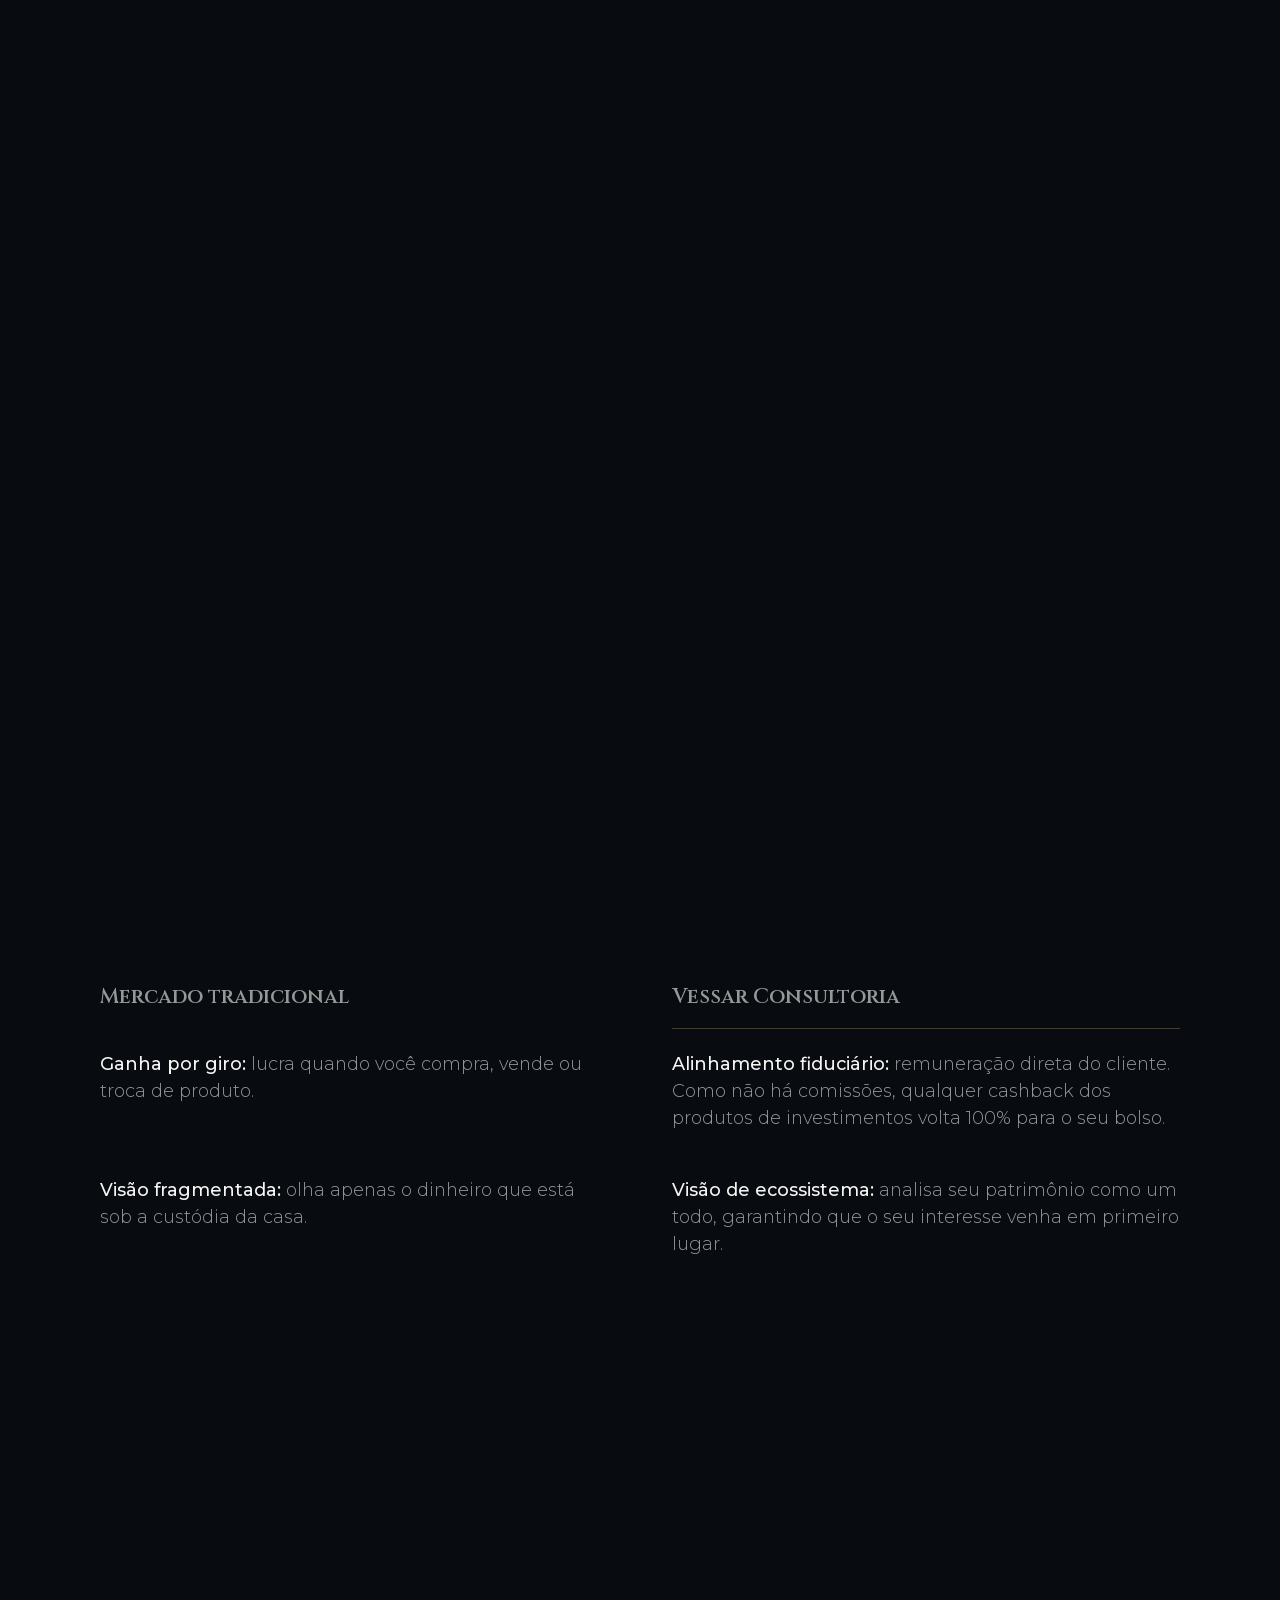
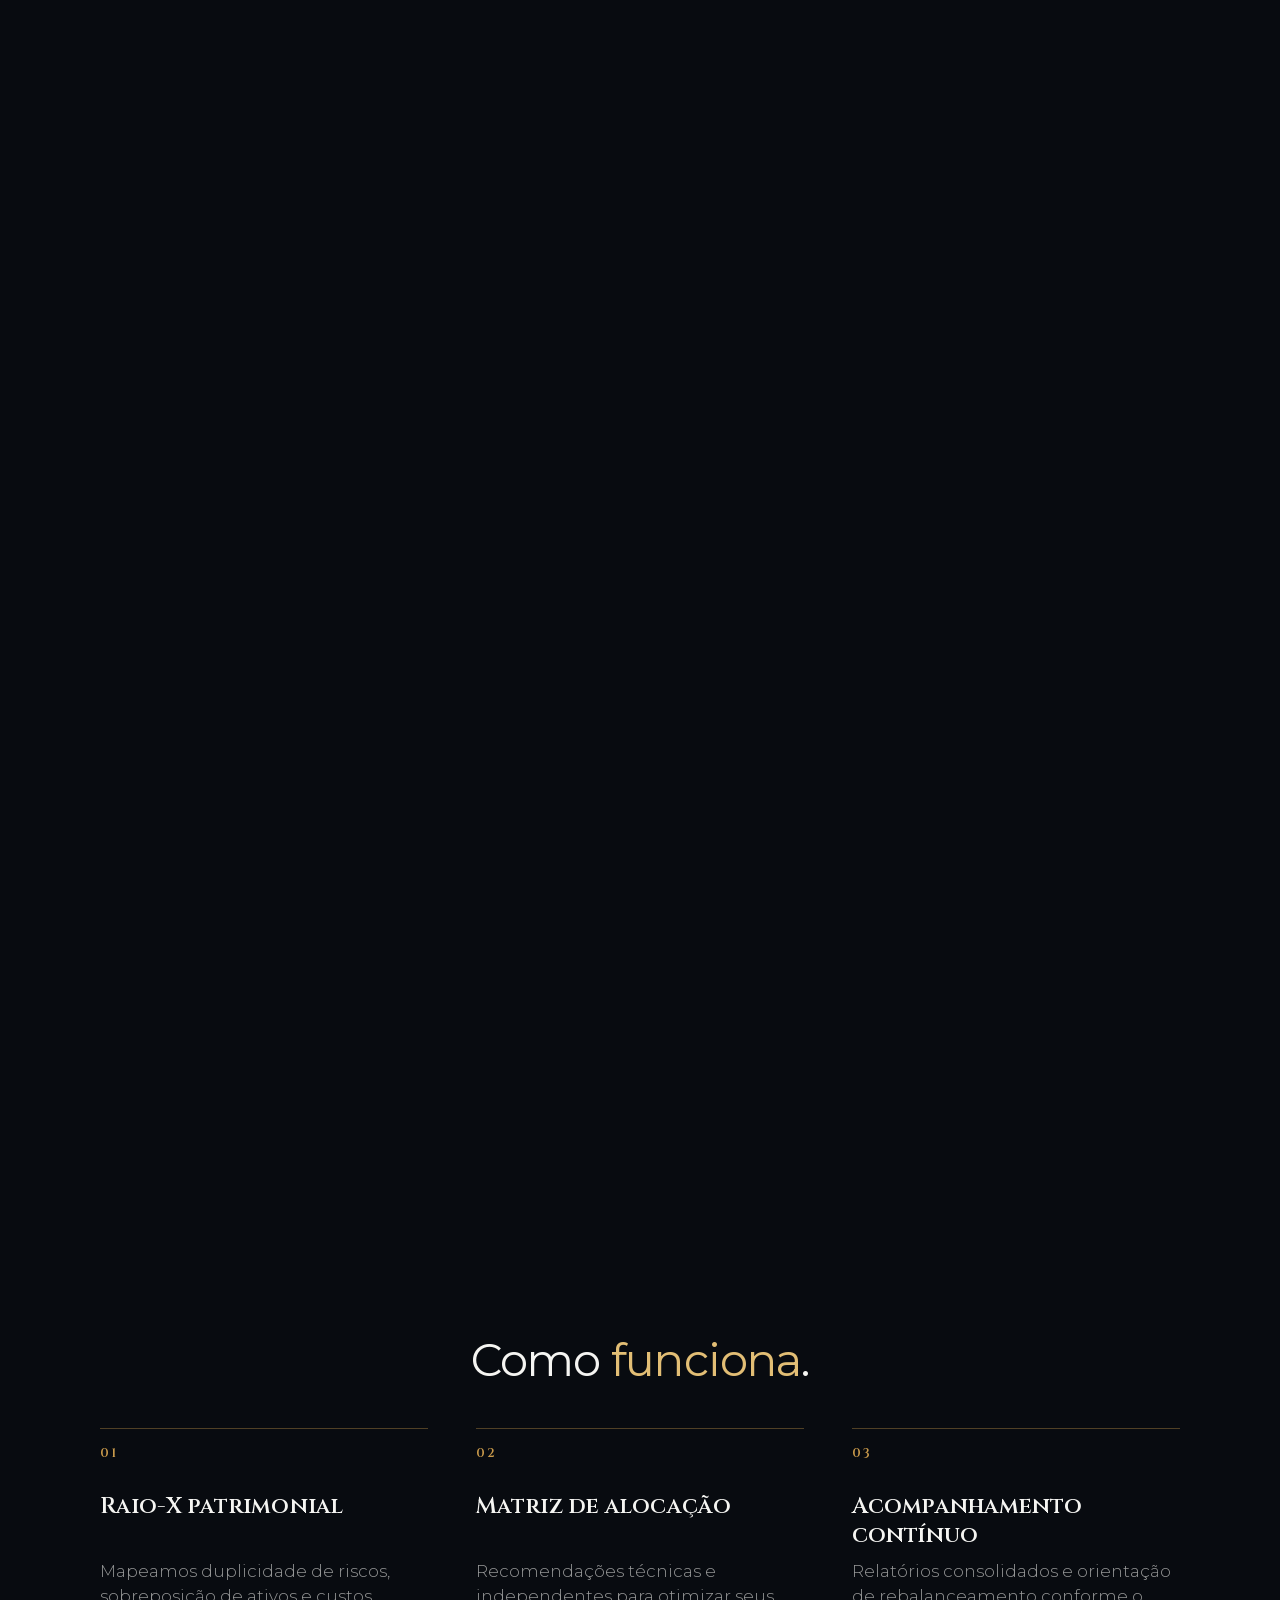
==== commit b9e216ba: "feat: aplica os textos do cliente e liga os CTAs ao Calendly Entram os textos que o Thales mandou, m" ====
--- a/index.html
+++ b/index.html
@@ -58,8 +58,11 @@
     <!-- Beat 01 · Hero -->
     <section class="beat" data-beat="1" data-theme="dark">
       <div class="beat__inner"><div class="beat__box">
-        <h1 class="statement hero__title rise">Patrimônio não pede mais produtos. Pede <span class="hl">critério</span>.</h1>
-        <p class="lead rise">Quem já construiu patrimônio não sente falta de mais uma oferta. Sente falta de alguém que olhe o conjunto sem estar vendendo nada.</p>
+        <h1 class="statement hero__title rise">Patrimônio não pede mais ofertas. Pede <span class="hl">critério</span>.</h1>
+        <p class="lead rise">Consolidamos e analisamos 100% dos seus investimentos. Sem comissão, sem empurrão de produtos e sem conflito de interesses.</p>
+        <div class="rise">
+          <a class="cta-btn" href="https://calendly.com/contato-vessar/diagnostico-patrimonial-sigiloso" target="_blank" rel="noopener">Agendar diagnóstico <span class="cta-btn__arrow">→</span></a>
+        </div>
       </div></div>
     </section>
 
@@ -90,8 +93,12 @@
     <!-- Beat 04 · A dor estrutural -->
     <section class="beat" data-beat="4" data-theme="dark">
       <div class="beat__inner"><div class="beat__box">
-        <h2 class="statement rise">Você acha que está <span class="strike">diversificado</span>. Está <span class="hl">concentrado</span>.</h2>
-        <p class="lead rise">Várias instituições, os mesmos riscos. O que parece diferente reage igual.</p>
+        <h2 class="statement rise">Você acha que está <span class="strike">diversificado</span>. Está apenas <span class="hl">espalhado</span>.</h2>
+        <ul class="dores">
+          <li class="rise"><b>Contas em vários lugares:</b> ninguém enxerga o risco do todo.</li>
+          <li class="rise"><b>Ofertas do mês:</b> pensadas na meta do banco, não no seu patrimônio.</li>
+          <li class="rise"><b>Taxas ocultas:</b> comissões e intermediários corroendo o seu retorno.</li>
+        </ul>
       </div></div>
     </section>
 
@@ -107,52 +114,95 @@
       </div></div>
     </section>
 
-    <!-- Beat 06 · A virada + hexágono das 6 dimensões (INVERTE, hexágono feito de partículas) -->
-    <section class="beat beat--tall beat--hex" data-beat="6" data-theme="light">
+    <!-- Beat 06 · Destaque de impacto (respiro: uma frase, nada mais) -->
+    <section class="beat" data-beat="6" data-theme="dark">
+      <div class="beat__inner"><div class="beat__box">
+        <p class="impacto rise">O maior risco da sua carteira pode não ser o mercado. É o custo de um <span class="hl">conselho enviesado</span>.</p>
+      </div></div>
+    </section>
+
+    <!-- Beat 07 · A virada + hexágono das 6 dimensões (INVERTE, hexágono feito de partículas) -->
+    <section class="beat beat--tall beat--hex" data-beat="7" data-theme="light">
       <div class="beat__inner beat__inner--top"><div class="beat__box">
         <h2 class="statement statement--xs rise">Agora você não precisa mais <span class="hl">escolher</span>.</h2>
         <p class="lead lead--tight rise">Seu patrimônio espalhado vira um <span class="hl">sistema</span> que você entende.</p>
       </div></div>
     </section>
 
-    <!-- Beat 07 · Não é / é -->
-    <section class="beat" data-beat="7" data-theme="light">
-      <div class="beat__inner"><div class="beat__box">
-        <div class="nots">
-          <p class="not rise"><span>Não é uma corretora que te vende produto.</span></p>
-          <p class="not rise"><span>Não é um banco que guarda o seu dinheiro.</span></p>
-          <p class="not rise"><span>Não é um gestor que opera a sua carteira.</span></p>
-        </div>
-        <h2 class="statement statement--sm rise">É uma consultoria que só responde a <span class="hl">você</span>.</h2>
-        <p class="payoff rise">O dinheiro é seu, as contas são suas, a decisão é sua. Nosso trabalho é o <span class="hl">critério</span>.</p>
-      </div></div>
-    </section>
-
-    <!-- Beat 08 · Rosto humano -->
-    <!-- Beat 08 · Convite -->
-    <section class="beat" data-beat="8" data-theme="dark">
-      <div class="beat__inner"><div class="beat__box">
-        <h2 class="statement rise">Você já construiu o <span class="hl">patrimônio</span>. Falta o critério pra cuidar dele.</h2>
+    <!-- Beat 08 · O contraste -->
+    <section class="beat beat--tall" data-beat="8" data-theme="light">
+      <div class="beat__inner"><div class="beat__box">
+        <div class="contraste">
+          <div class="contraste__col rise">
+            <p class="contraste__cab">Mercado tradicional</p>
+            <div class="contraste__item">
+              <b>Ganha por giro:</b> lucra quando você compra, vende ou troca de produto.
+            </div>
+            <div class="contraste__item">
+              <b>Visão fragmentada:</b> olha apenas o dinheiro que está sob a custódia da casa.
+            </div>
+          </div>
+          <div class="contraste__col contraste__col--gold rise">
+            <p class="contraste__cab">Vessar Consultoria</p>
+            <div class="contraste__item">
+              <b>Alinhamento fiduciário:</b> remuneração direta do cliente. Como não há comissões, qualquer cashback dos produtos de investimentos volta 100% para o seu bolso.
+            </div>
+            <div class="contraste__item">
+              <b>Visão de ecossistema:</b> analisa seu patrimônio como um todo, garantindo que o seu interesse venha em primeiro lugar.
+            </div>
+          </div>
+        </div>
+      </div></div>
+    </section>
+
+    <!-- Beat 09 · Como funciona -->
+    <section class="beat beat--tall" data-beat="9" data-theme="light">
+      <div class="beat__inner"><div class="beat__box">
+        <h2 class="statement statement--xs rise">Como <span class="hl">funciona</span>.</h2>
+        <ol class="etapas">
+          <li class="rise">
+            <span class="etapas__n">01</span>
+            <h3>Raio-X patrimonial</h3>
+            <p>Mapeamos duplicidade de riscos, sobreposição de ativos e custos ocultos na sua carteira atual.</p>
+          </li>
+          <li class="rise">
+            <span class="etapas__n">02</span>
+            <h3>Matriz de alocação</h3>
+            <p>Recomendações técnicas e independentes para otimizar seus ativos.</p>
+          </li>
+          <li class="rise">
+            <span class="etapas__n">03</span>
+            <h3>Acompanhamento contínuo</h3>
+            <p>Relatórios consolidados e orientação de rebalanceamento conforme o cenário macroeconômico muda.</p>
+          </li>
+        </ol>
+      </div></div>
+    </section>
+
+    <!-- Beat 10 · Convite -->
+    <section class="beat" data-beat="10" data-theme="dark">
+      <div class="beat__inner"><div class="beat__box">
+        <h2 class="statement rise">Seu dinheiro é seu. A decisão é sua. Nosso trabalho é o <span class="hl">critério</span>.</h2>
         <p class="lead rise">Comece por uma conversa. Nós lemos o conjunto, apontamos o que a soma esconde, e você decide.</p>
         <div class="rise">
-          <a class="cta-btn" href="#contato">Conversar com a Vessar <span class="cta-btn__arrow">→</span></a>
+          <a class="cta-btn" href="https://calendly.com/contato-vessar/diagnostico-patrimonial-sigiloso" target="_blank" rel="noopener">Agendar conversa diagnóstica <span class="cta-btn__arrow">→</span></a>
         </div>
         <p class="cta-micro rise">Para quem tem patrimônio espalhado e quer critério, não mais produto.</p>
       </div></div>
     </section>
 
-    <!-- Beat 09 · Formulário -->
-    <section class="beat" data-beat="9" data-theme="dark" id="contato">
+    <!-- Beat 11 · Formulário -->
+    <section class="beat" data-beat="11" data-theme="dark" id="contato">
       <div class="beat__inner"><div class="beat__box">
         <form class="form-sheet" id="leadForm" novalidate>
-          <h2>Deixe seu contato. Nós retornamos.</h2>
-          <p>Uma conversa inicial de diagnóstico, sem compromisso.</p>
+          <h2>Prefere que a gente procure você?</h2>
+          <p>Deixe seu contato e nós retornamos para marcar o diagnóstico.</p>
           <div class="field">
             <label for="nome">Nome</label>
             <input type="text" id="nome" name="nome" autocomplete="name" required>
           </div>
           <div class="field">
-            <label for="contato">E-mail ou telefone</label>
+            <label for="contatoInput">E-mail ou telefone</label>
             <input type="text" id="contatoInput" name="contato" autocomplete="email" required>
           </div>
           <button type="submit" class="form-submit" id="formSubmit">Enviar →</button>
--- a/assets/css/style.css
+++ b/assets/css/style.css
@@ -312,7 +312,101 @@
 .hex-label { font-family: var(--display); font-size: 15px; font-weight: 600; fill: var(--on-cream); }
 .hex-sub { font-family: var(--body); font-size: 10.5px; fill: var(--on-cream-dim); }
 
-/* ---------- Beat 7 · Não é / é ---------- */
+/* ---------- Beat 4 · As dores ---------- */
+.dores { display: grid; gap: clamp(14px, 2.4vw, 22px); margin-top: clamp(22px, 3vw, 34px); text-align: left; list-style: none; }
+.dores li {
+  font-family: var(--body); font-weight: 300;
+  font-size: clamp(1.02rem, .92rem + .62vw, 1.32rem);
+  line-height: 1.45; color: var(--fg-dim);
+  padding-left: 22px; position: relative;
+}
+/* fio curto no lugar de marcador: o ponto de lista destoa do resto da página */
+.dores li::before {
+  content: ''; position: absolute; left: 0; top: .72em;
+  width: 12px; height: 1px; background: var(--gold); opacity: .75;
+}
+.dores b { font-weight: 500; color: var(--fg); }
+
+/* ---------- Beat 6 · Destaque de impacto ---------- */
+.impacto {
+  font-family: var(--display); font-weight: 500;
+  font-size: clamp(1.5rem, 1rem + 2.6vw, 3rem);
+  line-height: 1.22; max-width: 22ch; margin: 0 auto;
+  text-wrap: balance;
+}
+
+/* ---------- Beat 8 · O contraste ---------- */
+.contraste {
+  display: grid; grid-template-columns: 1fr 1fr;
+  grid-template-rows: auto auto auto;      /* cabeçalho + dois itens */
+  column-gap: clamp(20px, 5vw, 64px); row-gap: 0;
+  margin-top: clamp(18px, 3vw, 30px); text-align: left;
+}
+/* Numa tabela de comparação, divisor fora de esquadro entrega o improviso.
+   As duas colunas herdam as mesmas linhas do pai, então "ganha por giro" e
+   "alinhamento fiduciário" fecham na mesma altura mesmo com textos de
+   tamanhos diferentes. Onde subgrid não existir, cai no empilhamento normal:
+   desalinha, mas continua legível. */
+.contraste__col {
+  display: grid; grid-row: 1 / -1;
+  grid-template-rows: subgrid; row-gap: 0;
+}
+.contraste__cab {
+  font-family: var(--display); font-size: clamp(1rem, .9rem + .5vw, 1.35rem);
+  font-weight: 600; color: var(--on-cream-dim);
+  padding-bottom: 14px; margin-bottom: 22px;
+  border-bottom: 1px solid rgba(11, 15, 22, .14);
+}
+.contraste__col--gold .contraste__cab { color: var(--gold-deep); border-bottom-color: rgba(201, 154, 75, .34); }
+.contraste__item {
+  font-family: var(--body); font-weight: 300;
+  font-size: clamp(.95rem, .88rem + .42vw, 1.12rem);
+  line-height: 1.5; color: var(--on-cream-dim);
+  padding-bottom: 22px; margin-bottom: 22px;
+  border-bottom: 1px solid rgba(11, 15, 22, .09);
+}
+.contraste__item:last-child { border-bottom: none; padding-bottom: 0; margin-bottom: 0; }
+.contraste__item b { font-weight: 500; color: var(--on-cream); }
+.contraste__col--gold .contraste__item b { color: var(--gold-deep); }
+/* a seção nasce clara; se o tema virar, o texto acompanha */
+body:not(.is-light) .contraste__cab,
+body:not(.is-light) .contraste__item { color: var(--fg-dim); }
+body:not(.is-light) .contraste__item b { color: var(--fg); }
+
+/* ---------- Beat 9 · Como funciona ---------- */
+.etapas {
+  display: grid; grid-template-columns: repeat(3, 1fr);
+  grid-template-rows: auto auto auto;      /* número + título + descrição */
+  column-gap: clamp(22px, 4vw, 48px); row-gap: 0;
+  margin-top: clamp(26px, 4vw, 44px); text-align: left; list-style: none;
+}
+/* "Acompanhamento contínuo" ocupa duas linhas e os outros dois títulos uma
+   só: sem as linhas compartilhadas, as descrições começariam em alturas
+   diferentes e a sequência 01-02-03 perderia a leitura horizontal. */
+.etapas li {
+  display: grid; grid-row: 1 / -1;
+  grid-template-rows: subgrid; row-gap: 0;
+}
+.etapas__n {
+  display: block; font-family: var(--display); font-weight: 600;
+  font-size: .82rem; letter-spacing: .16em; color: var(--gold-deep);
+  padding-bottom: 12px; margin-bottom: 16px;
+  border-top: 1px solid rgba(201, 154, 75, .38); padding-top: 14px;
+}
+.etapas h3 {
+  font-family: var(--display); font-weight: 600;
+  font-size: clamp(1.08rem, .95rem + .6vw, 1.42rem);
+  line-height: 1.24; color: var(--on-cream); margin-bottom: 10px;
+}
+.etapas p {
+  font-family: var(--body); font-weight: 300;
+  font-size: clamp(.92rem, .86rem + .36vw, 1.05rem);
+  line-height: 1.5; color: var(--on-cream-dim);
+}
+body:not(.is-light) .etapas h3 { color: var(--fg); }
+body:not(.is-light) .etapas p { color: var(--fg-dim); }
+
+/* ---------- Beat 7 · Não é / é (mantido para reuso) ---------- */
 .nots { display: grid; gap: 14px; margin-bottom: 40px; text-align: center; }
 .not {
   font-family: var(--display); font-weight: 500;
@@ -487,7 +581,10 @@
 .footer__grid { display: grid; grid-template-columns: repeat(3, 1fr); gap: 28px; padding: 32px 0; font-size: 13px; line-height: 1.95; }
 .footer__grid a { color: var(--gold); }
 .footer__k { display: block; font-size: 11px; letter-spacing: .16em; text-transform: uppercase; color: var(--gold-deep); margin-bottom: 12px; }
-.footer__base { display: flex; flex-wrap: wrap; justify-content: space-between; gap: 10px; padding-top: 24px; border-top: 1px solid var(--ink-line); font-size: 12px; letter-spacing: .04em; color: var(--fg-dimmer); }
+/* a 12px o --fg-dimmer dava contraste 2.8 contra o fundo do rodapé, abaixo do
+   mínimo legível. Este tom é só do rodapé: o --fg-dimmer continua apagado onde
+   isso é intenção de design (a palavra riscada, por exemplo). */
+.footer__base { display: flex; flex-wrap: wrap; justify-content: space-between; gap: 10px; padding-top: 24px; border-top: 1px solid var(--ink-line); font-size: 12px; letter-spacing: .04em; color: rgba(245, 245, 242, .56); }
 
 /* ==========================================================================
    Responsivo
@@ -517,6 +614,18 @@
   .voice:nth-child(even) { justify-self: end; text-align: right; border-right: 2px solid var(--gold); border-left: none; padding-right: 13px; padding-left: 0; }
   .cvm-badge { display: none; }
   .trust { text-align: left; }
+  /* contraste: duas colunas de 2ch não se leem no celular. Empilha, e o
+     cabeçalho de cada lado vira o divisor entre os dois blocos. */
+  .contraste { grid-template-columns: 1fr; grid-template-rows: none; row-gap: clamp(30px, 7vw, 46px); }
+  .contraste__col { grid-row: auto; grid-template-rows: none; }
+  .contraste__cab { margin-bottom: 18px; padding-bottom: 11px; }
+  .contraste__item { padding-bottom: 17px; margin-bottom: 17px; }
+  /* como funciona: uma etapa embaixo da outra, na ordem em que acontecem */
+  .etapas { grid-template-columns: 1fr; grid-template-rows: none; row-gap: clamp(24px, 6vw, 38px); }
+  .etapas li { grid-row: auto; grid-template-rows: none; }
+  .etapas__n { padding-top: 12px; margin-bottom: 12px; padding-bottom: 8px; }
+  .impacto { max-width: 17ch; }
+  .dores { padding-left: 2px; }
 }
 
 /* ==========================================================================
